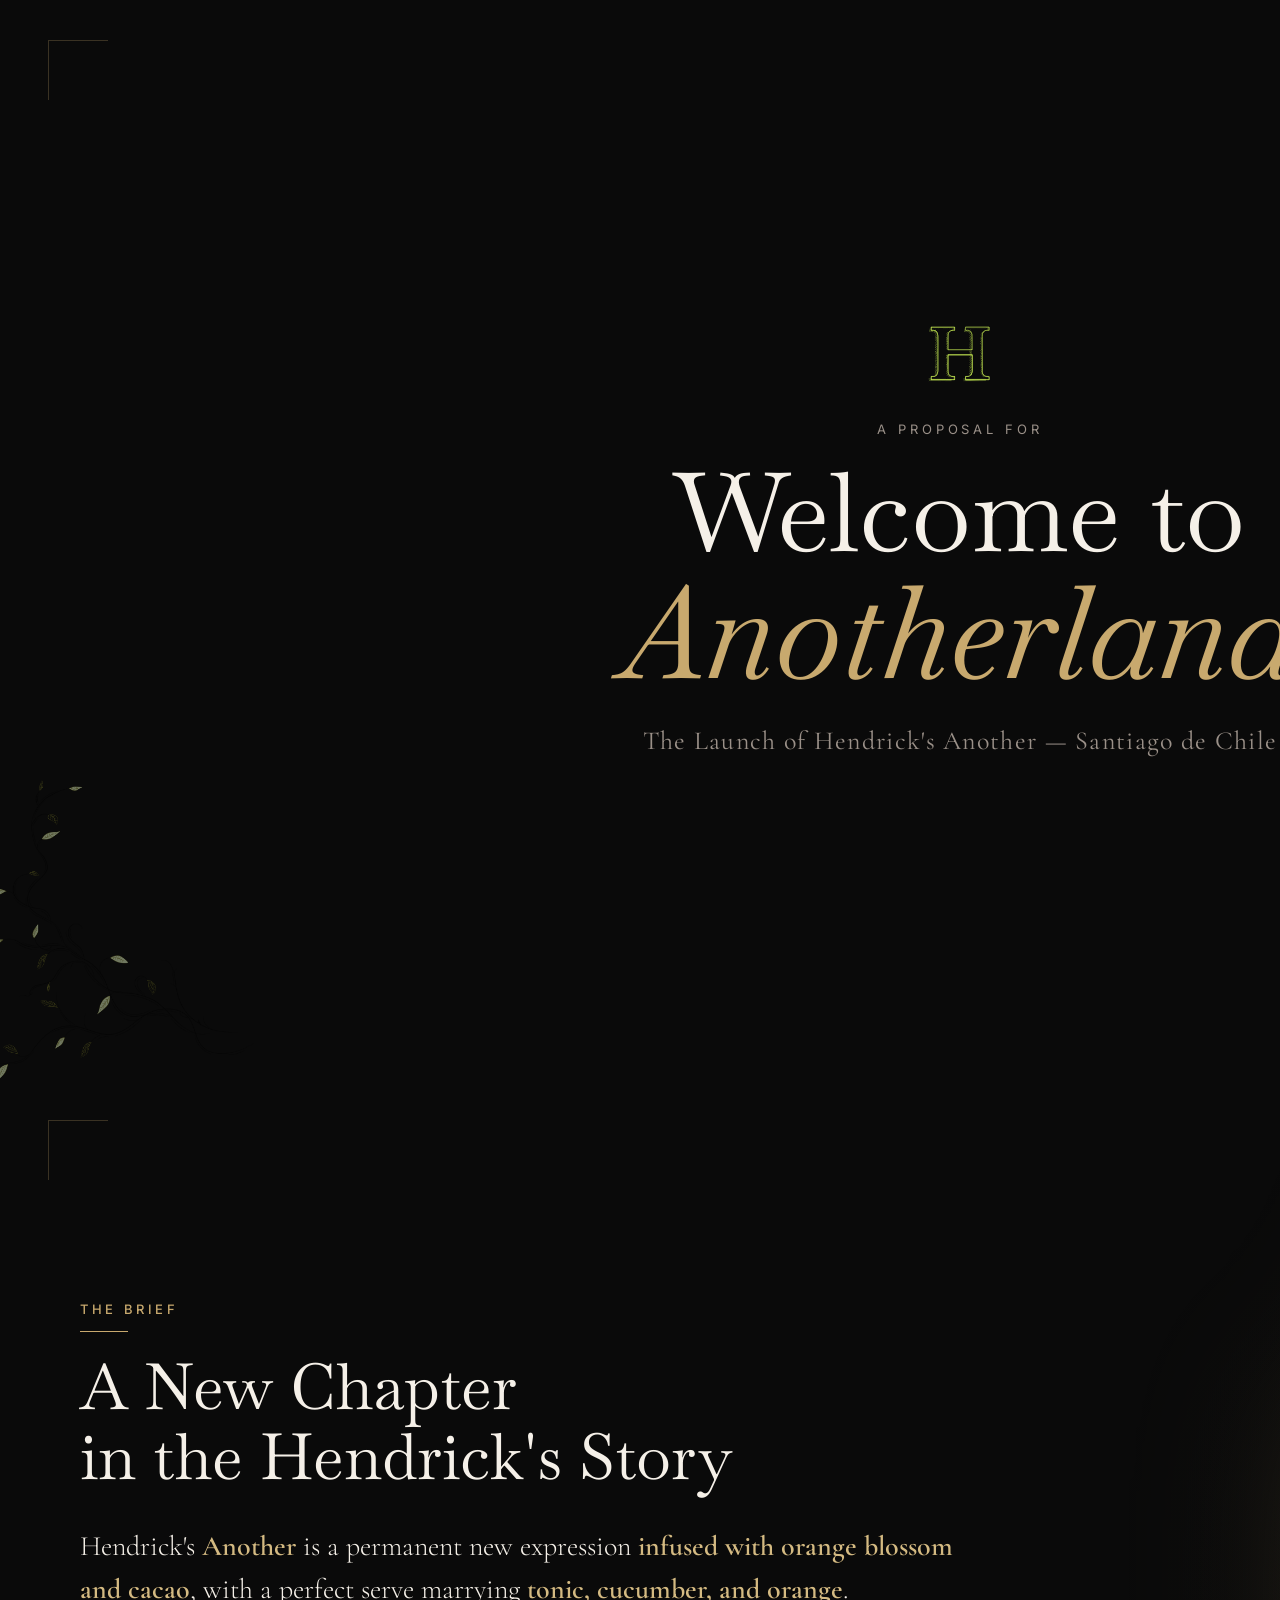
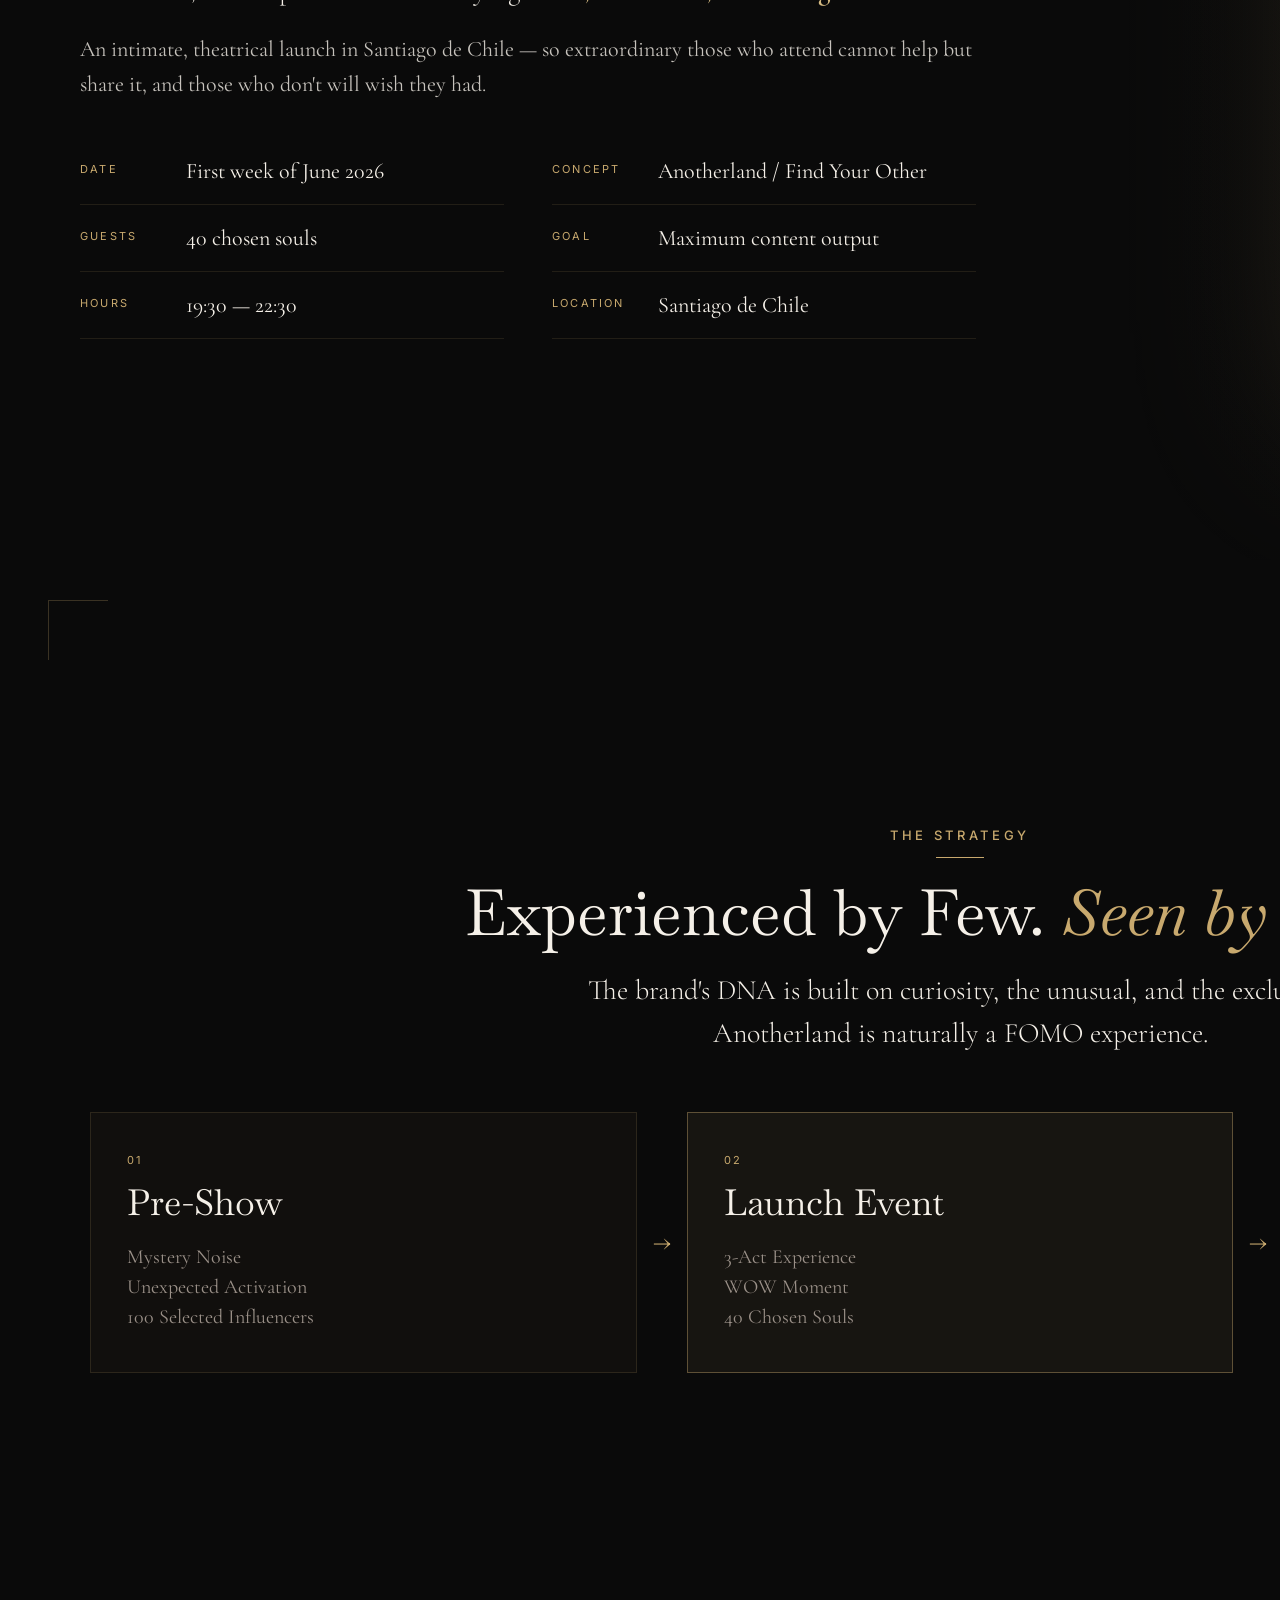
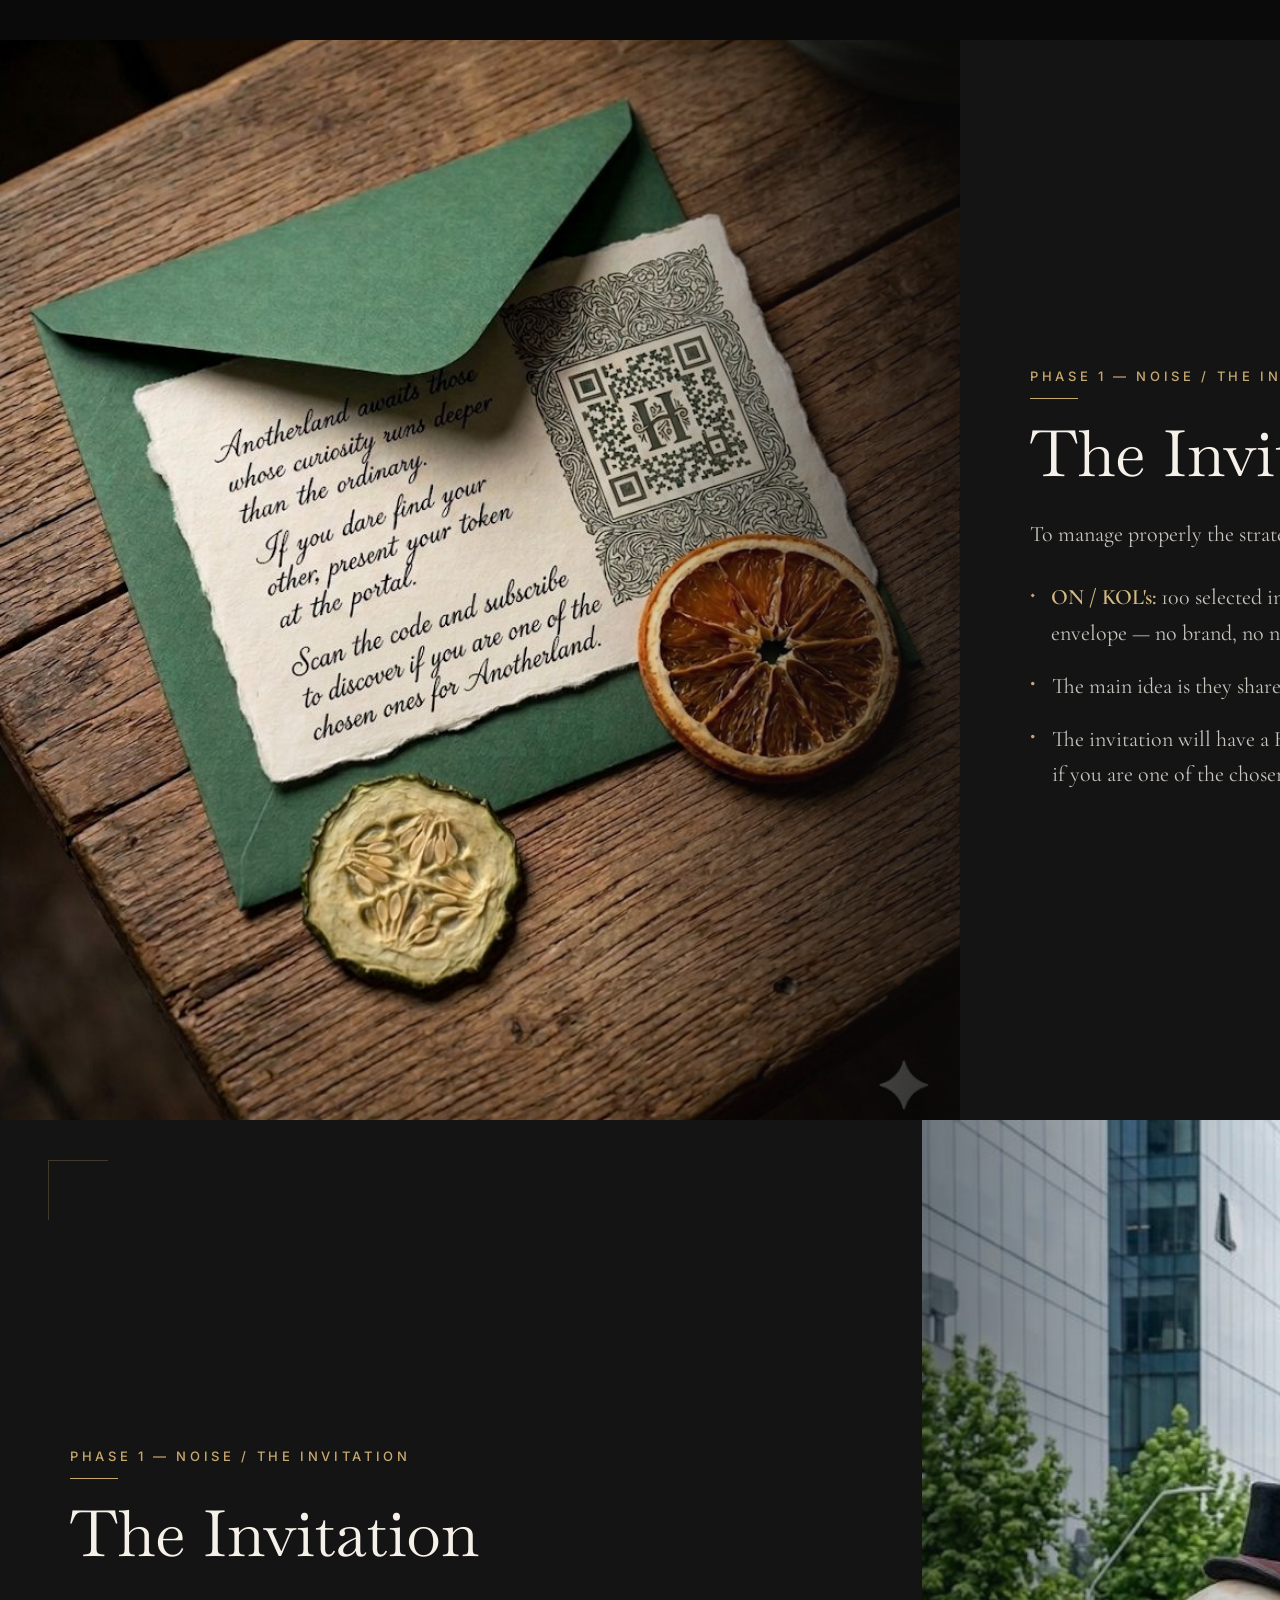
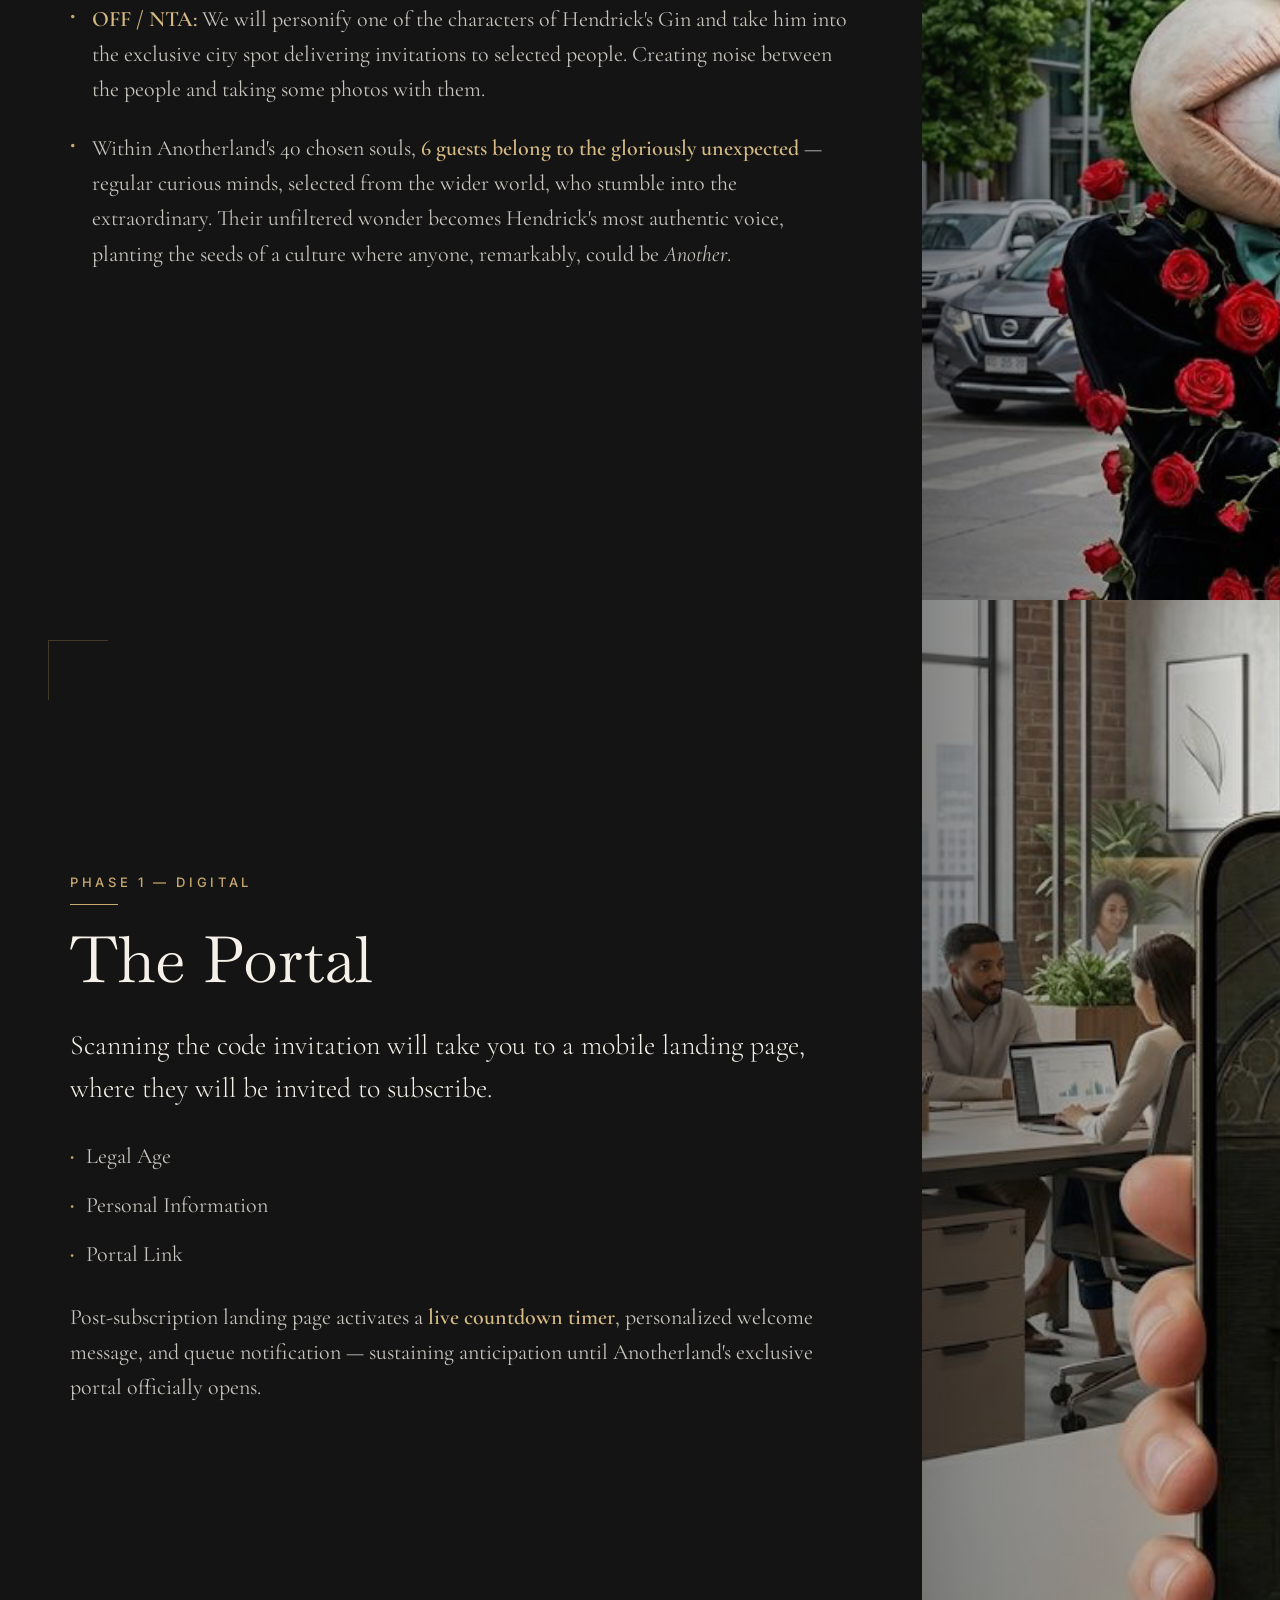
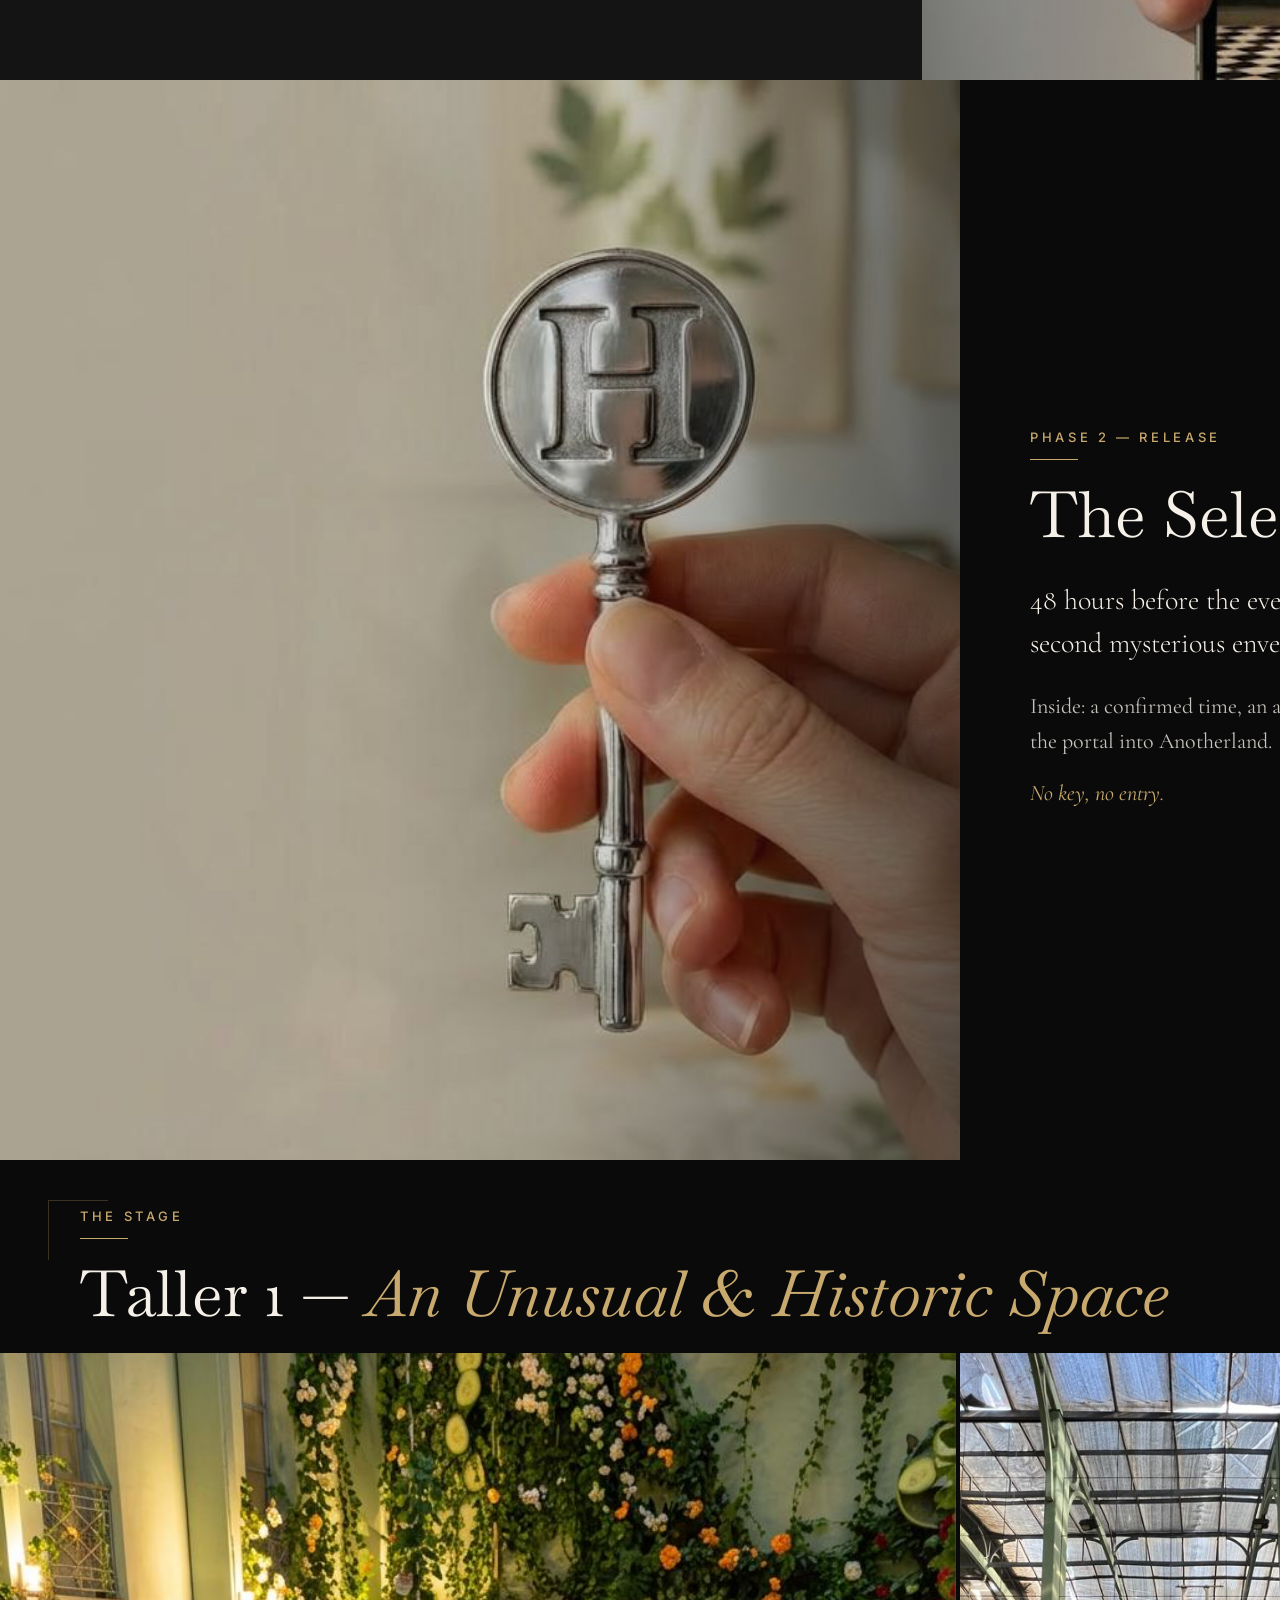
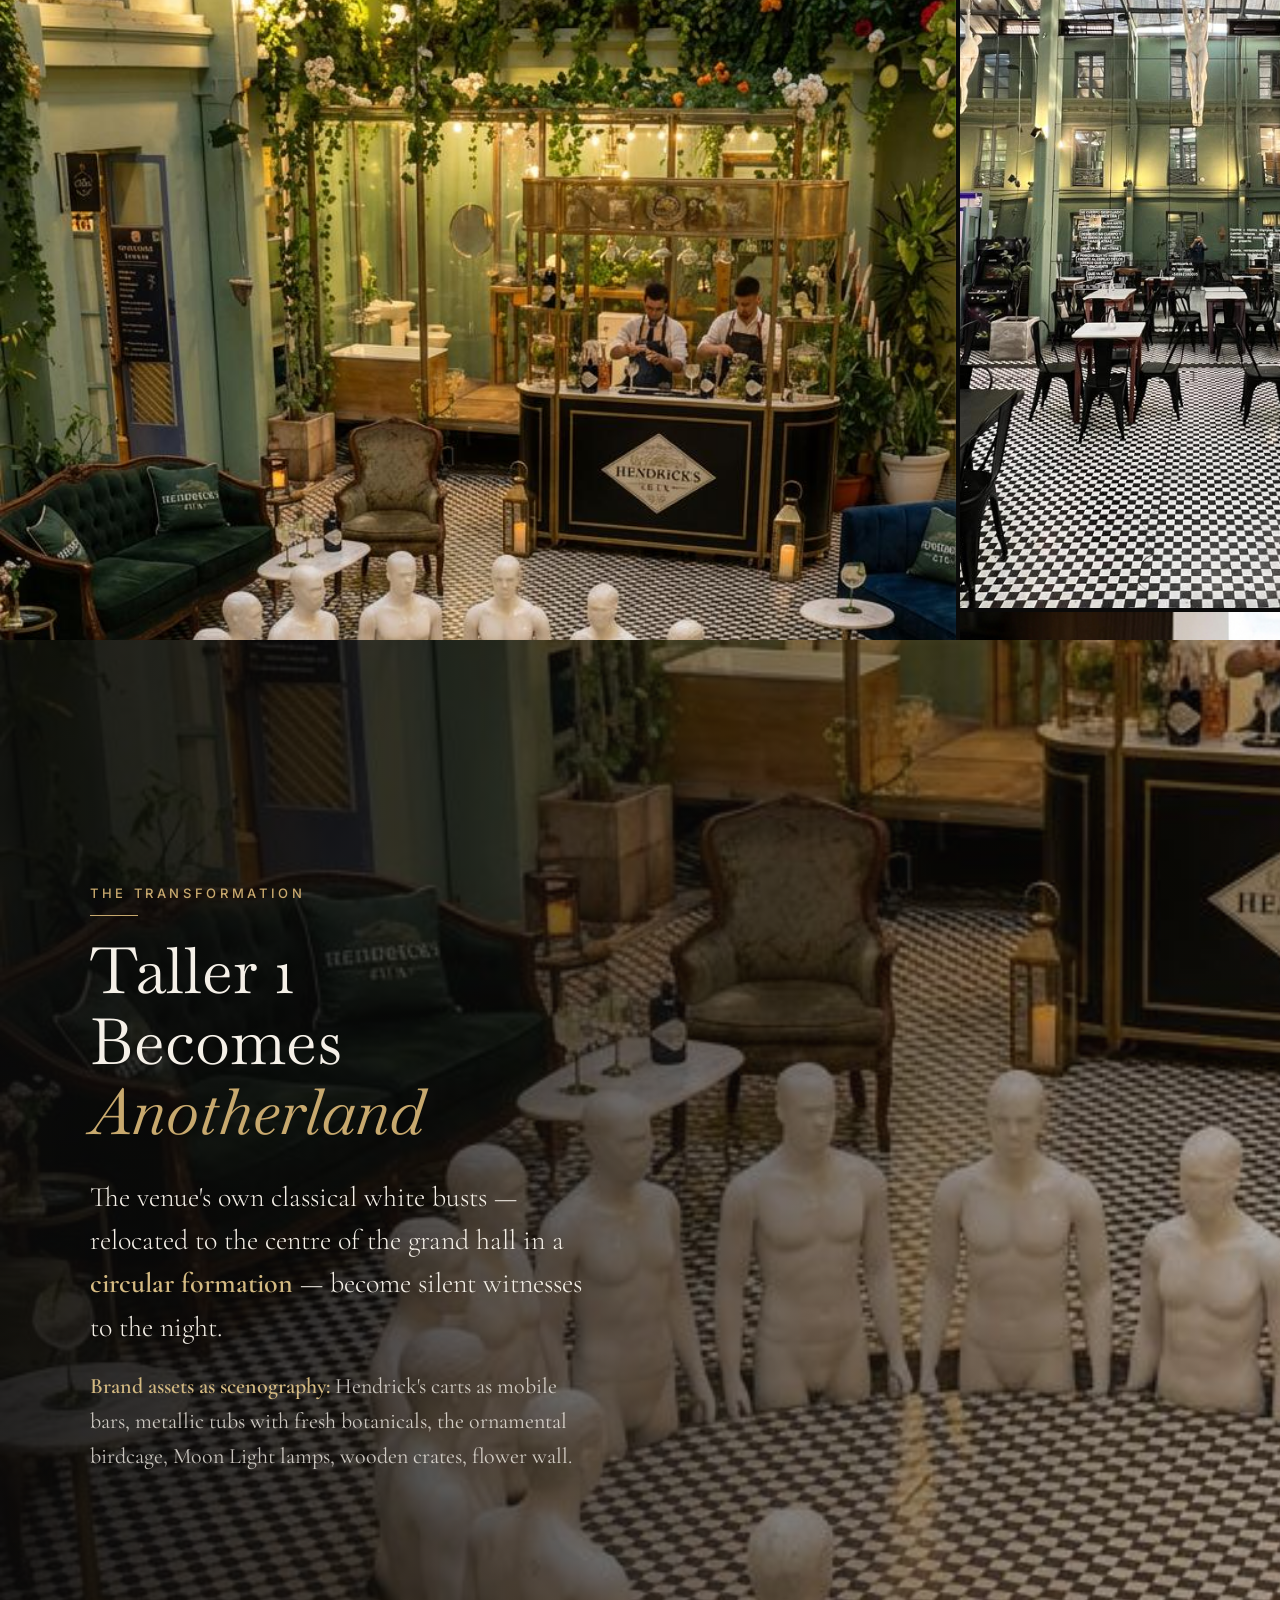
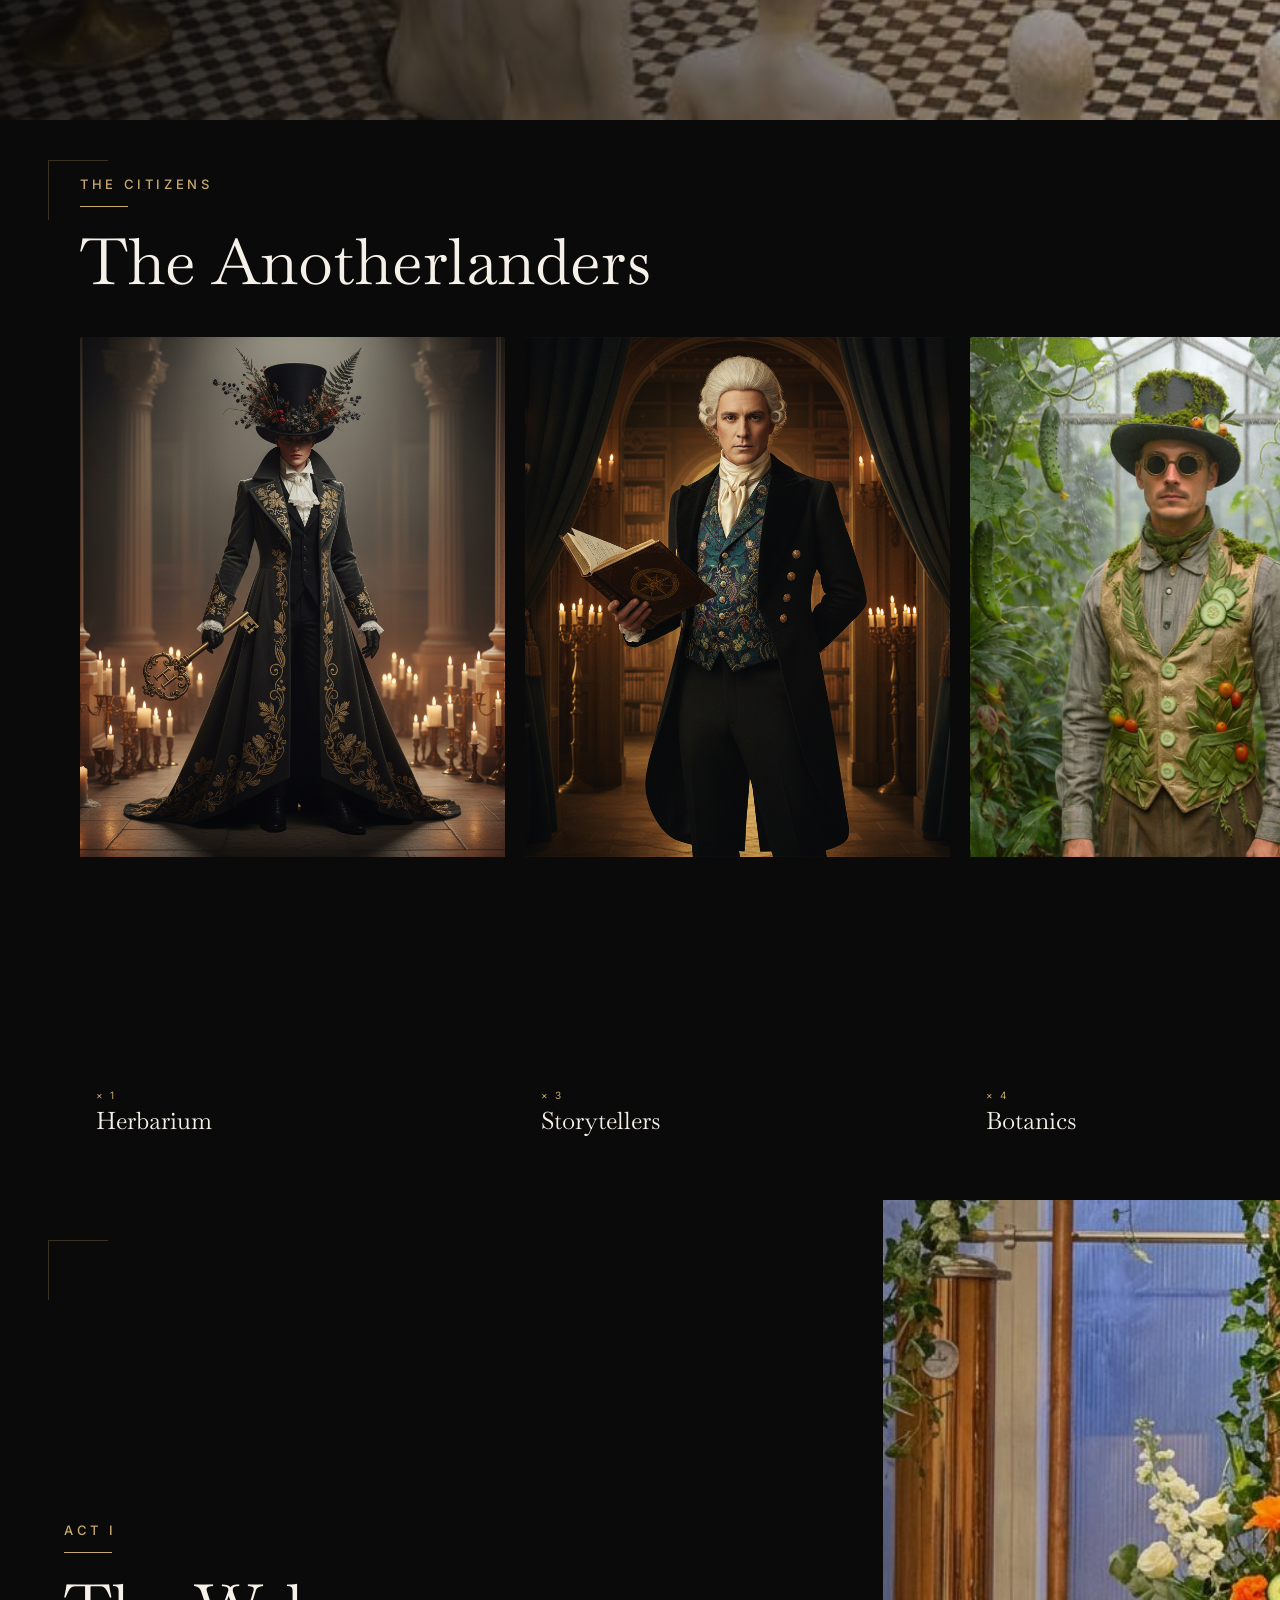
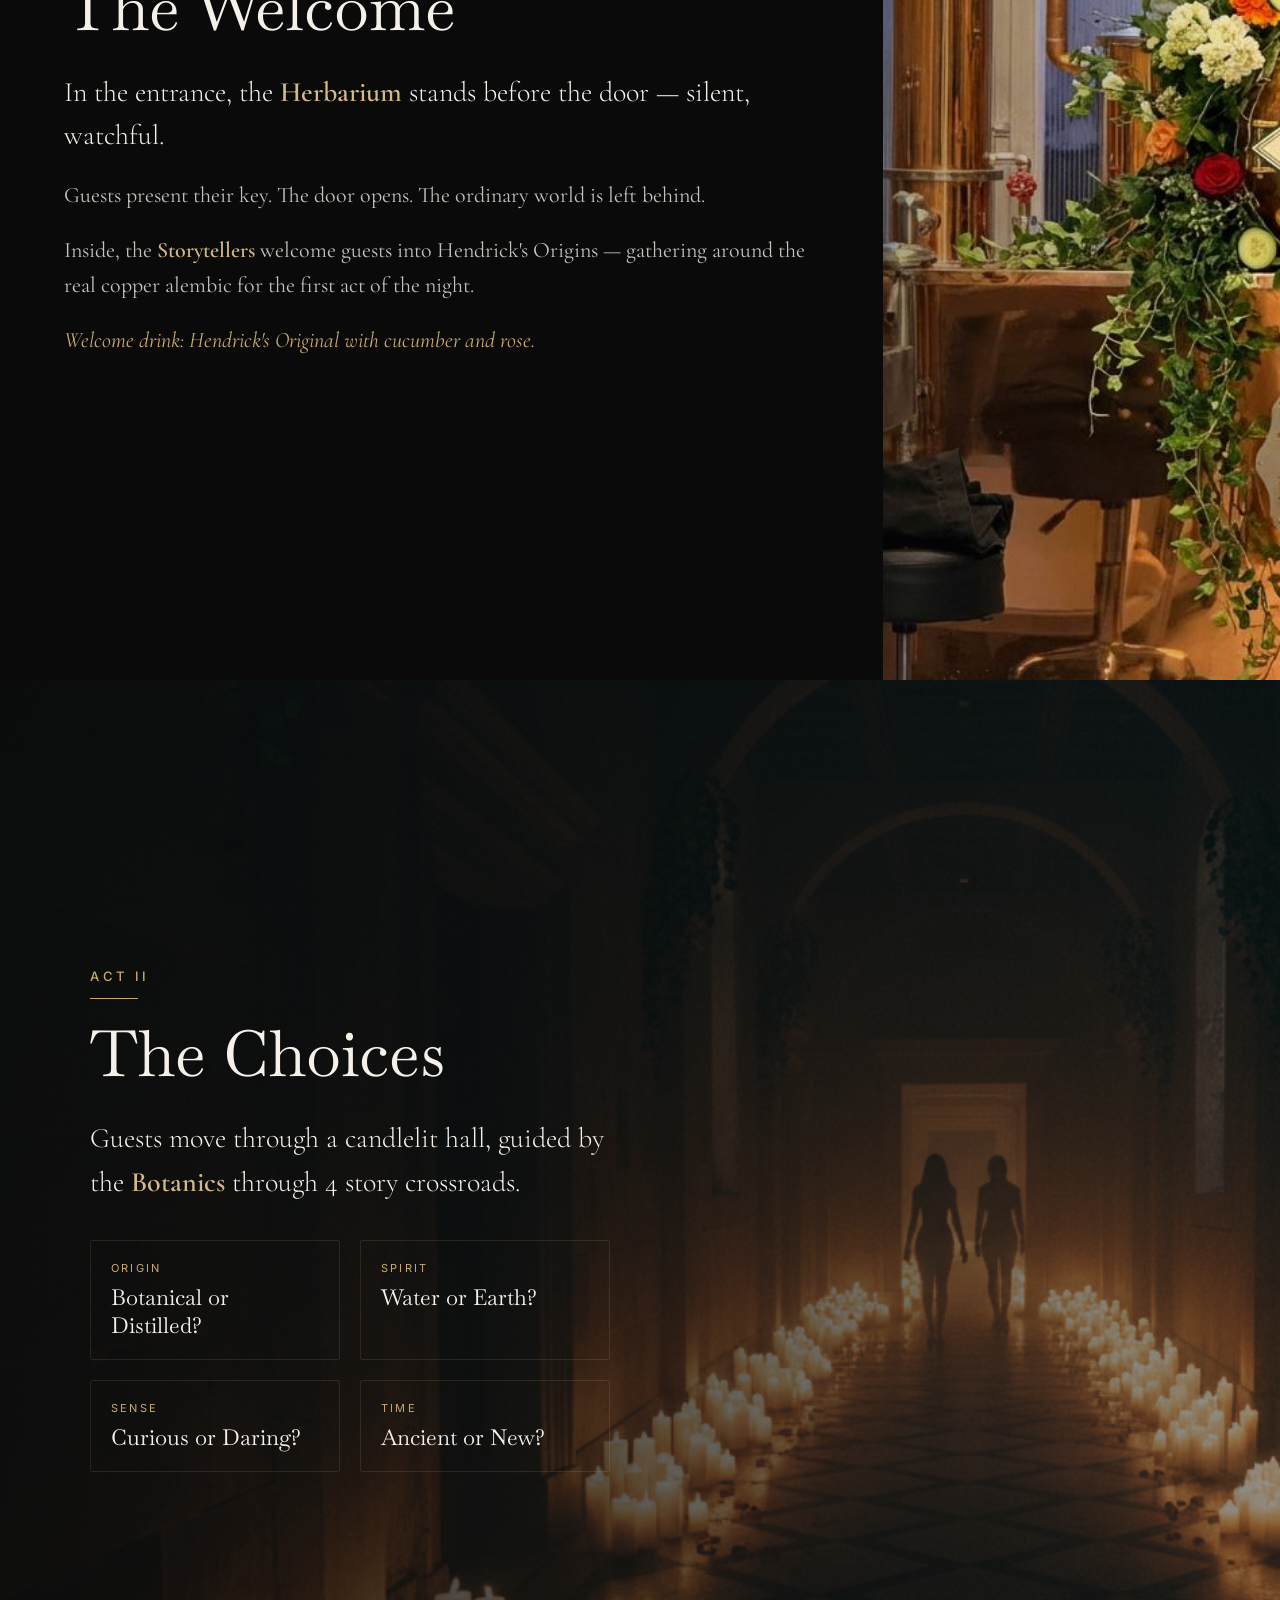
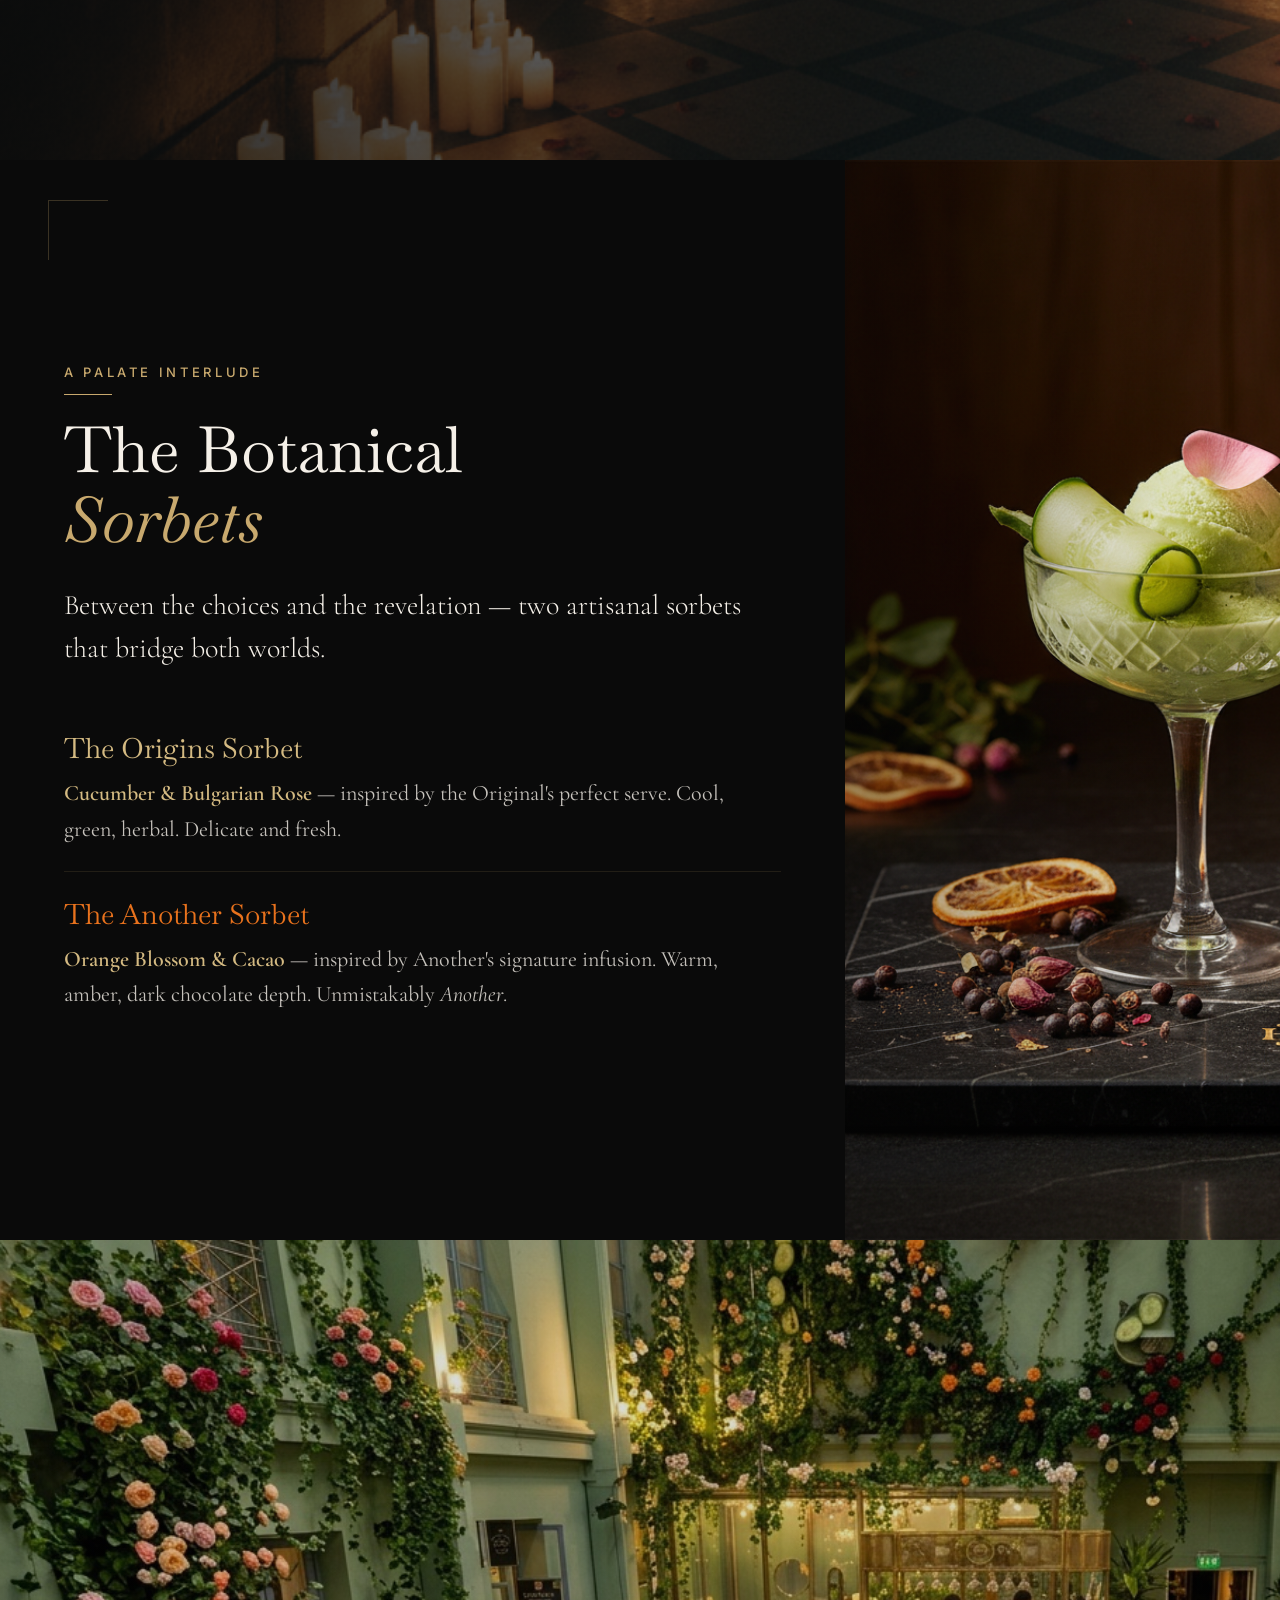
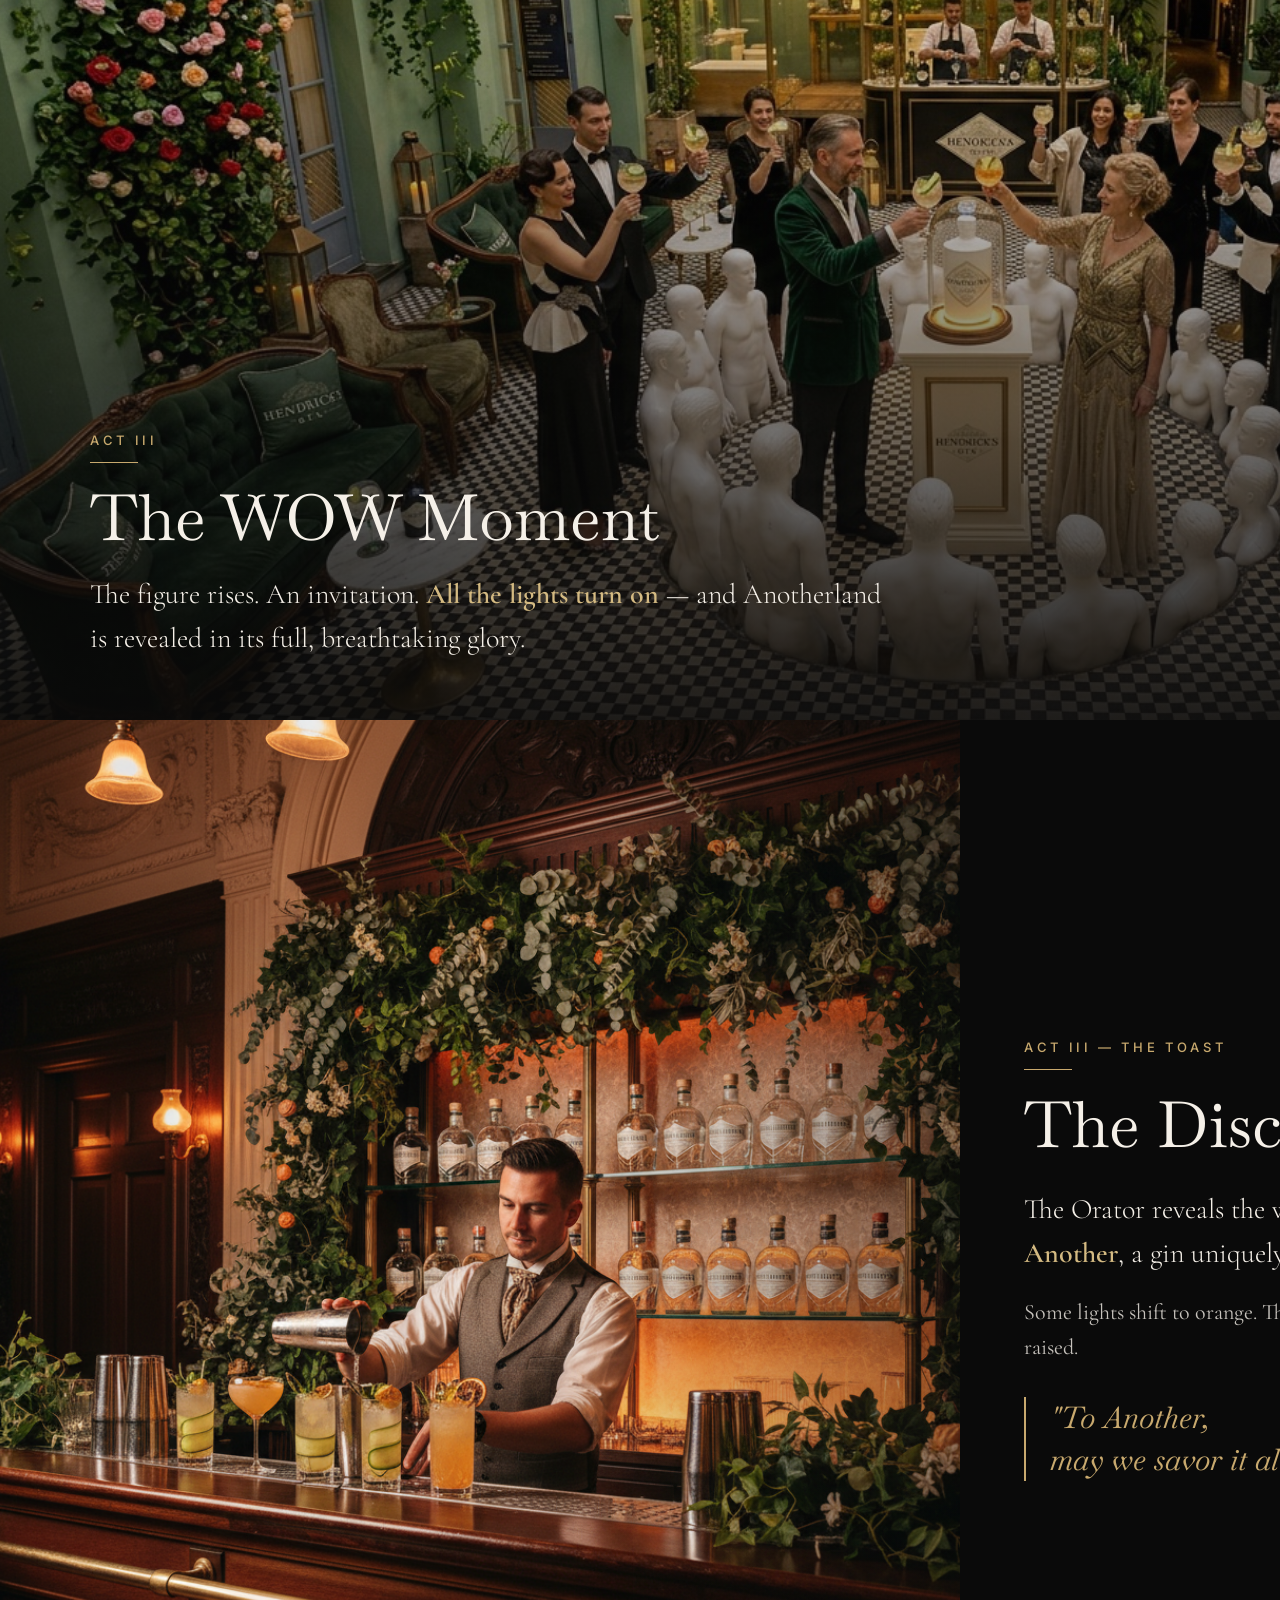
==== site/print.html @ ffca2e57 "feat: add real proposal images to 16:9 print deck + PDF generation - Extract 9 images from Hendricks" ====
<!DOCTYPE html>
<html lang="en">
<head>
  <meta charset="UTF-8">
  <title>Anotherland — Hendrick's Another Launch Proposal</title>
  <link rel="preconnect" href="https://fonts.googleapis.com">
  <link rel="preconnect" href="https://fonts.gstatic.com" crossorigin>
  <link href="https://fonts.googleapis.com/css2?family=Baskervville:ital@0;1&family=Cormorant+Garamond:ital,wght@0,300;0,400;0,600;1,300;1,400&family=Inter:wght@300;400;500&display=swap" rel="stylesheet">
  <style>
    *, *::before, *::after { margin: 0; padding: 0; box-sizing: border-box; }

    :root {
      --black:  #0a0a0a;
      --black2: #141414;
      --black3: #1c1c1c;
      --gold:   #c8a96e;
      --gold2:  #d4ba82;
      --cream:  #f5f0e8;
      --muted:  #9a9088;
      --green:  #2d5a27;
      --orange: #e8721d;
      --W: 1920px;
      --H: 1080px;
      --f-title: 'Baskervville', Georgia, serif;
      --f-body:  'Cormorant Garamond', Garamond, serif;
      --f-ui:    'Inter', sans-serif;
    }

    html, body {
      background: var(--black);
      -webkit-print-color-adjust: exact;
      print-color-adjust: exact;
    }

    /* ── SLIDE BASE ── */
    .slide {
      width: var(--W);
      height: var(--H);
      background: var(--black);
      color: var(--cream);
      font-family: var(--f-body);
      overflow: hidden;
      position: relative;
      page-break-after: always;
      break-after: page;
      display: flex;
    }

    /* Gold rule */
    .rule {
      width: 48px;
      height: 1px;
      background: var(--gold);
      margin-bottom: 20px;
    }
    .rule--center { margin: 0 auto 20px; }

    /* Label */
    .label {
      font-family: var(--f-ui);
      font-size: 13px;
      font-weight: 500;
      letter-spacing: 0.28em;
      text-transform: uppercase;
      color: var(--gold);
      margin-bottom: 14px;
    }

    /* Titles */
    .h1 {
      font-family: var(--f-title);
      font-size: 96px;
      font-weight: 400;
      line-height: 1.0;
      color: var(--cream);
    }
    .h1 em { color: var(--gold); font-style: italic; }

    .h2 {
      font-family: var(--f-title);
      font-size: 64px;
      font-weight: 400;
      line-height: 1.1;
      color: var(--cream);
    }
    .h2 em { color: var(--gold); font-style: italic; }

    .h3 {
      font-family: var(--f-title);
      font-size: 40px;
      font-weight: 400;
      line-height: 1.15;
      color: var(--gold);
    }

    .h4 {
      font-family: var(--f-title);
      font-size: 28px;
      font-weight: 400;
      color: var(--gold2);
      margin-bottom: 10px;
    }

    p.lead {
      font-family: var(--f-body);
      font-size: 28px;
      line-height: 1.55;
      color: var(--cream);
      font-weight: 300;
    }

    p.body {
      font-family: var(--f-body);
      font-size: 22px;
      line-height: 1.6;
      color: rgba(245, 240, 232, 0.8);
    }

    strong { color: var(--gold2); font-weight: 600; }
    em { font-style: italic; }

    img { display: block; object-fit: cover; }

    /* Corner decoration */
    .corner-tl, .corner-br {
      position: absolute;
      width: 60px;
      height: 60px;
      opacity: 0.25;
    }
    .corner-tl {
      top: 40px; left: 48px;
      border-top: 1px solid var(--gold);
      border-left: 1px solid var(--gold);
    }
    .corner-br {
      bottom: 40px; right: 48px;
      border-bottom: 1px solid var(--gold);
      border-right: 1px solid var(--gold);
    }

    /* Slide number */
    .slide-num {
      position: absolute;
      bottom: 44px;
      left: 50%;
      transform: translateX(-50%);
      font-family: var(--f-ui);
      font-size: 11px;
      letter-spacing: 0.2em;
      color: var(--muted);
    }

    /* ══════════════════════════════════════════
       SLIDE 1 — COVER
    ══════════════════════════════════════════ */
    .s1 {
      background: var(--black);
      align-items: center;
      justify-content: center;
      flex-direction: column;
      text-align: center;
    }
    .s1__h-logo {
      width: 64px;
      height: auto;
      margin: 0 auto 36px;
      filter: brightness(0) invert(0.8) sepia(1) saturate(3) hue-rotate(15deg);
    }
    .s1__pre {
      font-family: var(--f-ui);
      font-size: 13px;
      letter-spacing: 0.3em;
      text-transform: uppercase;
      color: var(--muted);
      margin-bottom: 20px;
    }
    .s1__title {
      font-family: var(--f-title);
      font-size: 110px;
      font-weight: 400;
      line-height: 1.0;
      color: var(--cream);
    }
    .s1__title .accent {
      display: block;
      color: var(--gold);
      font-style: italic;
      font-size: 130px;
    }
    .s1__sub {
      margin-top: 28px;
      font-family: var(--f-body);
      font-size: 26px;
      color: var(--muted);
      letter-spacing: 0.05em;
    }
    .s1__vines {
      position: absolute;
      bottom: 0;
      left: 0;
      width: 100%;
      display: flex;
      justify-content: space-between;
      pointer-events: none;
      opacity: 0.5;
    }
    .s1__vines img { height: 300px; width: auto; object-fit: contain; }

    /* ══════════════════════════════════════════
       SPLIT LAYOUT (text left, image right)
    ══════════════════════════════════════════ */
    .split {
      display: flex;
      width: 100%;
    }
    .split__text {
      flex: 0 0 48%;
      padding: 80px 64px;
      display: flex;
      flex-direction: column;
      justify-content: center;
    }
    .split__img {
      flex: 0 0 52%;
      position: relative;
      overflow: hidden;
    }
    .split__img img {
      width: 100%;
      height: 100%;
      object-fit: cover;
    }
    .split__img::after {
      content: '';
      position: absolute;
      inset: 0;
      background: linear-gradient(to right, rgba(10,10,10,0.35) 0%, transparent 40%);
    }

    /* reversed */
    .split--rev .split__text { order: 2; }
    .split--rev .split__img { order: 1; }
    .split--rev .split__img::after {
      background: linear-gradient(to left, rgba(10,10,10,0.35) 0%, transparent 40%);
    }

    /* ══════════════════════════════════════════
       FULL-BG SLIDES
    ══════════════════════════════════════════ */
    .fullbg {
      position: relative;
      width: 100%;
    }
    .fullbg__img {
      position: absolute;
      inset: 0;
      width: 100%;
      height: 100%;
      object-fit: cover;
    }
    .fullbg__overlay {
      position: absolute;
      inset: 0;
      background: linear-gradient(135deg, rgba(10,10,10,0.88) 0%, rgba(10,10,10,0.5) 55%, rgba(10,10,10,0.25) 100%);
    }
    .fullbg__content {
      position: relative;
      z-index: 2;
      padding: 80px 90px;
      height: 100%;
      display: flex;
      flex-direction: column;
      justify-content: center;
    }

    /* ══════════════════════════════════════════
       SLIDE 2 — THE BRIEF
    ══════════════════════════════════════════ */
    .s2__grid {
      display: grid;
      grid-template-columns: 1fr 1fr;
      gap: 48px;
      margin-top: 36px;
    }
    .s2__detail {
      display: flex;
      gap: 16px;
      align-items: flex-start;
      padding: 20px 0;
      border-bottom: 1px solid rgba(200,169,110,0.12);
    }
    .s2__detail-label {
      font-family: var(--f-ui);
      font-size: 11px;
      letter-spacing: 0.2em;
      text-transform: uppercase;
      color: var(--gold);
      min-width: 90px;
      padding-top: 4px;
    }
    .s2__detail-value {
      font-family: var(--f-body);
      font-size: 22px;
      color: var(--cream);
    }
    .s2__bottle {
      position: absolute;
      right: 80px;
      top: 50%;
      transform: translateY(-50%);
      height: 680px;
      width: auto;
      object-fit: contain;
      filter: drop-shadow(0 0 60px rgba(200,169,110,0.15));
    }

    /* ══════════════════════════════════════════
       SLIDE 3 — STRATEGY
    ══════════════════════════════════════════ */
    .s3__phases {
      display: flex;
      align-items: center;
      gap: 0;
      margin-top: 56px;
    }
    .s3__phase {
      flex: 1;
      padding: 40px 36px;
      border: 1px solid rgba(200,169,110,0.15);
      background: rgba(200,169,110,0.03);
    }
    .s3__phase--active {
      border-color: rgba(200,169,110,0.4);
      background: rgba(200,169,110,0.07);
    }
    .s3__num {
      font-family: var(--f-ui);
      font-size: 11px;
      letter-spacing: 0.2em;
      color: var(--gold);
      margin-bottom: 12px;
    }
    .s3__name {
      font-family: var(--f-title);
      font-size: 36px;
      color: var(--cream);
      margin-bottom: 16px;
    }
    .s3__desc {
      font-family: var(--f-body);
      font-size: 20px;
      color: var(--muted);
      line-height: 1.5;
    }
    .s3__arrow {
      font-size: 28px;
      color: var(--gold);
      padding: 0 16px;
      flex-shrink: 0;
    }
    .s3__tagline {
      margin-top: 64px;
      font-family: var(--f-title);
      font-size: 48px;
      font-style: italic;
      color: var(--gold);
      text-align: center;
    }

    /* ══════════════════════════════════════════
       SLIDE 6 — VENUE GALLERY
    ══════════════════════════════════════════ */
    .s6__gallery {
      display: grid;
      grid-template-columns: 2fr 1fr 1fr;
      grid-template-rows: 1fr 1fr;
      gap: 4px;
      flex: 1;
    }
    .s6__photo {
      overflow: hidden;
      position: relative;
    }
    .s6__photo:first-child {
      grid-row: 1 / 3;
    }
    .s6__photo img {
      width: 100%;
      height: 100%;
      object-fit: cover;
    }

    /* ══════════════════════════════════════════
       SLIDE 8 — CAST (Characters)
    ══════════════════════════════════════════ */
    .s8__chars {
      display: grid;
      grid-template-columns: repeat(4, 1fr);
      gap: 20px;
      margin-top: 40px;
      flex: 1;
    }
    .s8__char {
      position: relative;
      overflow: hidden;
      border-radius: 2px;
    }
    .s8__char img {
      width: 100%;
      height: 520px;
      object-fit: cover;
      object-position: center top;
    }
    .s8__char-caption {
      position: absolute;
      bottom: 0;
      left: 0;
      right: 0;
      padding: 20px 16px 16px;
      background: linear-gradient(to top, rgba(10,10,10,0.95) 0%, transparent 100%);
    }
    .s8__char-count {
      font-family: var(--f-ui);
      font-size: 10px;
      letter-spacing: 0.2em;
      color: var(--gold);
      margin-bottom: 4px;
    }
    .s8__char-name {
      font-family: var(--f-title);
      font-size: 24px;
      color: var(--cream);
    }

    /* ══════════════════════════════════════════
       SLIDE — SORBETS
    ══════════════════════════════════════════ */
    .sorbets__pair {
      display: grid;
      grid-template-columns: 1fr 1fr;
      gap: 4px;
      flex: 1;
    }
    .sorbets__item {
      position: relative;
      overflow: hidden;
    }
    .sorbets__item img {
      width: 100%;
      height: 100%;
      object-fit: cover;
    }
    .sorbets__item__overlay {
      position: absolute;
      inset: 0;
      background: rgba(10,10,10,0.55);
      display: flex;
      flex-direction: column;
      justify-content: flex-end;
      padding: 48px;
    }

    /* ══════════════════════════════════════════
       CREDITS SLIDE
    ══════════════════════════════════════════ */
    .s-credits {
      align-items: center;
      justify-content: center;
      flex-direction: column;
      text-align: center;
    }
    .s-credits__logo {
      height: 64px;
      width: auto;
      margin: 0 auto 40px;
    }
    .s-credits__divider {
      width: 200px;
      height: 1px;
      background: var(--gold);
      opacity: 0.3;
      margin: 32px auto;
    }
    .s-credits__agency {
      font-family: var(--f-ui);
      font-size: 16px;
      letter-spacing: 0.2em;
      text-transform: uppercase;
      color: var(--muted);
    }
    .s-credits__agency strong {
      color: var(--cream);
      font-weight: 500;
    }
    .s-credits__contact {
      margin-top: 14px;
      font-family: var(--f-body);
      font-size: 20px;
      color: var(--muted);
    }
  </style>
</head>
<body>

<!-- ══ SLIDE 1 — COVER ══ -->
<div class="slide s1">
  <div class="corner-tl"></div>
  <div class="corner-br"></div>
  <img src="images/brand/hendricks-h.svg" alt="H" class="s1__h-logo">
  <p class="s1__pre">A proposal for</p>
  <h1 class="s1__title">
    Welcome to
    <span class="accent">Anotherland</span>
  </h1>
  <p class="s1__sub">The Launch of Hendrick's Another — Santiago de Chile</p>
  <div class="s1__vines">
    <img src="images/brand/vine-left.png" alt="">
    <img src="images/brand/vine-right.png" alt="">
  </div>
</div>

<!-- ══ SLIDE 2 — THE BRIEF ══ -->
<div class="slide">
  <div class="corner-tl"></div>
  <div class="corner-br"></div>
  <div class="split__text" style="flex:0 0 55%; padding: 80px 80px; position:relative; z-index:2;">
    <div class="label">The Brief</div>
    <div class="rule"></div>
    <h2 class="h2">A New Chapter<br>in the Hendrick's Story</h2>
    <p class="lead" style="margin-top:32px;">Hendrick's <strong>Another</strong> is a permanent new expression <strong>infused with orange blossom and cacao</strong>, with a perfect serve marrying <strong>tonic, cucumber, and orange</strong>.</p>
    <p class="body" style="margin-top:20px;">An intimate, theatrical launch in Santiago de Chile — so extraordinary those who attend cannot help but share it, and those who don't will wish they had.</p>
    <div class="s2__grid">
      <div>
        <div class="s2__detail"><span class="s2__detail-label">Date</span><span class="s2__detail-value">First week of June 2026</span></div>
        <div class="s2__detail"><span class="s2__detail-label">Guests</span><span class="s2__detail-value">40 chosen souls</span></div>
        <div class="s2__detail"><span class="s2__detail-label">Hours</span><span class="s2__detail-value">19:30 — 22:30</span></div>
      </div>
      <div>
        <div class="s2__detail"><span class="s2__detail-label">Concept</span><span class="s2__detail-value">Anotherland / Find Your Other</span></div>
        <div class="s2__detail"><span class="s2__detail-label">Goal</span><span class="s2__detail-value">Maximum content output</span></div>
        <div class="s2__detail"><span class="s2__detail-label">Location</span><span class="s2__detail-value">Santiago de Chile</span></div>
      </div>
    </div>
  </div>
  <div class="split__img" style="flex:0 0 45%; position:relative; overflow:hidden;">
    <img src="images/brand/another-bottle.png" alt="Another" style="position:absolute; top:50%; left:50%; transform:translate(-50%,-50%); height:840px; width:auto; object-fit:contain; filter:drop-shadow(0 0 80px rgba(200,169,110,0.2));">
    <div style="position:absolute;inset:0;background:linear-gradient(to right,rgba(10,10,10,0.6) 0%,transparent 50%);"></div>
  </div>
</div>

<!-- ══ SLIDE 3 — THE STRATEGY ══ -->
<div class="slide" style="flex-direction:column; padding:80px 90px; justify-content:center;">
  <div class="corner-tl"></div>
  <div class="corner-br"></div>
  <div class="label" style="text-align:center;">The Strategy</div>
  <div class="rule rule--center"></div>
  <h2 class="h2" style="text-align:center;">Experienced by Few. <em>Seen by Many.</em></h2>
  <p class="lead" style="text-align:center; margin-top:20px; max-width:900px; margin-left:auto; margin-right:auto;">The brand's DNA is built on curiosity, the unusual, and the exclusive.<br>Anotherland is naturally a FOMO experience.</p>
  <div class="s3__phases">
    <div class="s3__phase">
      <div class="s3__num">01</div>
      <div class="s3__name">Pre-Show</div>
      <div class="s3__desc">Mystery Noise<br>Unexpected Activation<br>100 Selected Influencers</div>
    </div>
    <div class="s3__arrow">→</div>
    <div class="s3__phase s3__phase--active">
      <div class="s3__num">02</div>
      <div class="s3__name">Launch Event</div>
      <div class="s3__desc">3-Act Experience<br>WOW Moment<br>40 Chosen Souls</div>
    </div>
    <div class="s3__arrow">→</div>
    <div class="s3__phase">
      <div class="s3__num">03</div>
      <div class="s3__name">The Unbox</div>
      <div class="s3__desc">Seeding Campaign<br>#hendrickschile<br>60+ Unboxings</div>
    </div>
  </div>
</div>

<!-- ══ SLIDE 4 — THE INVITATION (ON / KOLs) ══ -->
<div class="slide">
  <div class="corner-tl"></div>
  <div class="corner-br"></div>
  <div style="flex:0 0 50%; position:relative; overflow:hidden;">
    <img src="images/renders/pdf-invitation.jpg" alt="The Invitation" style="width:100%; height:100%; object-fit:cover; object-position:center;">
    <div style="position:absolute;inset:0;background:linear-gradient(to right,transparent 60%,rgba(10,10,10,0.7) 100%);"></div>
  </div>
  <div style="flex:0 0 50%; padding:80px 70px; display:flex; flex-direction:column; justify-content:center; background:var(--black2);">
    <div class="label">Phase 1 — Noise / The Invitation</div>
    <div class="rule"></div>
    <h2 class="h2">The Invitation</h2>
    <p class="body" style="margin-top:28px;">To manage properly the strategy we will divide in 3 phases, that will include ON/OFF media.</p>
    <ul style="margin-top:28px; list-style:none; display:flex; flex-direction:column; gap:18px;">
      <li style="display:flex; gap:16px; align-items:flex-start;">
        <span style="color:var(--gold); font-size:18px; flex-shrink:0; margin-top:2px;">◆</span>
        <p class="body"><strong>ON / KOL's:</strong> 100 selected influencers aligned to Hendrick's culture will receive a mysterious envelope — no brand, no name, only curiosity.</p>
      </li>
      <li style="display:flex; gap:16px; align-items:flex-start;">
        <span style="color:var(--gold); font-size:18px; flex-shrink:0; margin-top:2px;">•</span>
        <p class="body">The main idea is they shared this invitation with their followers to guess what's all about it.</p>
      </li>
      <li style="display:flex; gap:16px; align-items:flex-start;">
        <span style="color:var(--gold); font-size:18px; flex-shrink:0; margin-top:2px;">•</span>
        <p class="body">The invitation will have a Hendrick's mood text to scan a QR code and subscribe to discover if you are one of the chosen ones for Anotherland.</p>
      </li>
    </ul>
  </div>
</div>

<!-- ══ SLIDE 5 — THE INVITATION (OFF / Eye Character) ══ -->
<div class="slide">
  <div class="corner-tl"></div>
  <div class="corner-br"></div>
  <div style="flex:0 0 48%; padding:80px 70px; display:flex; flex-direction:column; justify-content:center; background:var(--black2);">
    <div class="label">Phase 1 — Noise / The Invitation</div>
    <div class="rule"></div>
    <h2 class="h2">The Invitation</h2>
    <ul style="margin-top:32px; list-style:none; display:flex; flex-direction:column; gap:24px;">
      <li style="display:flex; gap:16px; align-items:flex-start;">
        <span style="color:var(--gold); font-size:18px; flex-shrink:0; margin-top:2px;">•</span>
        <p class="body"><strong>OFF / NTA:</strong> We will personify one of the characters of Hendrick's Gin and take him into the exclusive city spot delivering invitations to selected people. Creating noise between the people and taking some photos with them.</p>
      </li>
      <li style="display:flex; gap:16px; align-items:flex-start;">
        <span style="color:var(--gold); font-size:18px; flex-shrink:0; margin-top:2px;">•</span>
        <p class="body">Within Anotherland's 40 chosen souls, <strong>6 guests belong to the gloriously unexpected</strong> — regular curious minds, selected from the wider world, who stumble into the extraordinary. Their unfiltered wonder becomes Hendrick's most authentic voice, planting the seeds of a culture where anyone, remarkably, could be <em>Another</em>.</p>
      </li>
    </ul>
  </div>
  <div style="flex:0 0 52%; position:relative; overflow:hidden;">
    <img src="images/renders/pdf-eye-street.jpg" alt="Eye Character delivering invitations" style="width:100%; height:100%; object-fit:cover; object-position:center top;">
    <div style="position:absolute;inset:0;background:linear-gradient(to right,rgba(10,10,10,0.5) 0%,transparent 40%);"></div>
  </div>
</div>

<!-- ══ SLIDE 6 — THE PORTAL ══ -->
<div class="slide">
  <div class="corner-tl"></div>
  <div class="corner-br"></div>
  <div style="flex:0 0 48%; padding:80px 70px; display:flex; flex-direction:column; justify-content:center; background:var(--black2);">
    <div class="label">Phase 1 — Digital</div>
    <div class="rule"></div>
    <h2 class="h2">The Portal</h2>
    <p class="lead" style="margin-top:28px;">Scanning the code invitation will take you to a mobile landing page, where they will be invited to subscribe.</p>
    <ul style="margin-top:28px; list-style:none; display:flex; flex-direction:column; gap:14px;">
      <li style="display:flex; gap:12px; align-items:center;">
        <span style="color:var(--gold); font-size:14px;">•</span>
        <p class="body">Legal Age</p>
      </li>
      <li style="display:flex; gap:12px; align-items:center;">
        <span style="color:var(--gold); font-size:14px;">•</span>
        <p class="body">Personal Information</p>
      </li>
      <li style="display:flex; gap:12px; align-items:center;">
        <span style="color:var(--gold); font-size:14px;">•</span>
        <p class="body">Portal Link</p>
      </li>
    </ul>
    <p class="body" style="margin-top:28px;">Post-subscription landing page activates a <strong>live countdown timer</strong>, personalized welcome message, and queue notification — sustaining anticipation until Anotherland's exclusive portal officially opens.</p>
  </div>
  <div style="flex:0 0 52%; position:relative; overflow:hidden;">
    <img src="images/renders/pdf-phone-portal.jpg" alt="Anotherland Portal App" style="width:100%; height:100%; object-fit:cover; object-position:center;">
    <div style="position:absolute;inset:0;background:linear-gradient(to right,rgba(10,10,10,0.5) 0%,transparent 40%);"></div>
  </div>
</div>

<!-- ══ SLIDE 7 — THE SELECTION ══ -->
<div class="slide">
  <div class="corner-tl"></div>
  <div class="corner-br"></div>
  <div class="split split--rev" style="width:100%;">
    <div class="split__text" style="padding:80px 70px; flex:0 0 50%;">
      <div class="label">Phase 2 — Release</div>
      <div class="rule"></div>
      <h2 class="h2">The Selection</h2>
      <p class="lead" style="margin-top:28px;">48 hours before the event, <strong>34 KOLs and 6 unexpected people</strong> receive a second mysterious envelope.</p>
      <p class="body" style="margin-top:24px;">Inside: a confirmed time, an address, and a <strong>key</strong> — the only artifact that grants passage through the portal into Anotherland.</p>
      <p class="body" style="margin-top:16px; font-style:italic; color:var(--gold);">No key, no entry.</p>
    </div>
    <div class="split__img" style="flex:0 0 50%; position:relative; overflow:hidden;">
      <img src="images/renders/pdf-silver-key.jpg" alt="The Key" style="width:100%; height:100%; object-fit:cover; object-position:center;">
      <div style="position:absolute;inset:0;background:linear-gradient(to left,rgba(10,10,10,0.4) 0%,transparent 60%);"></div>
    </div>
  </div>
</div>

<!-- ══ SLIDE 6 — THE VENUE ══ -->
<div class="slide" style="flex-direction:column;">
  <div class="corner-tl"></div>
  <div class="corner-br"></div>
  <div style="padding:48px 80px 24px; flex-shrink:0;">
    <div class="label">The Stage</div>
    <div class="rule"></div>
    <h2 class="h2">Taller 1 — <em>An Unusual & Historic Space</em></h2>
  </div>
  <div class="s6__gallery" style="flex:1; gap:4px;">
    <div class="s6__photo" style="grid-row:1/3;">
      <img src="images/renders/WhatsApp Image 2026-03-27 at 08.37.54.jpeg" alt="Venue Transformed" style="width:100%; height:100%; object-fit:cover;">
    </div>
    <div class="s6__photo">
      <img src="images/venue/act3-main-hall.jpg" alt="Main Hall" style="width:100%; height:100%; object-fit:cover;">
    </div>
    <div class="s6__photo">
      <img src="images/venue/exterior-entrance.jpg" alt="Entrance" style="width:100%; height:100%; object-fit:cover;">
    </div>
    <div class="s6__photo">
      <img src="images/venue/alembic-detail.jpg" alt="Alembic" style="width:100%; height:100%; object-fit:cover;">
    </div>
    <div class="s6__photo">
      <img src="images/venue/act1-alembic.jpg" alt="Act 1" style="width:100%; height:100%; object-fit:cover;">
    </div>
  </div>
</div>

<!-- ══ SLIDE 7 — THE TRANSFORMATION ══ -->
<div class="slide">
  <div class="corner-tl"></div>
  <div class="corner-br"></div>
  <div class="fullbg" style="display:flex; width:100%;">
    <img class="fullbg__img" src="images/renders/WhatsApp Image 2026-03-27 at 08.37.54.jpeg" alt="Taller 1 Transformed">
    <div style="position:absolute;inset:0;background:linear-gradient(to right,rgba(10,10,10,0.85) 0%,rgba(10,10,10,0.3) 60%,transparent 100%);"></div>
    <div class="fullbg__content" style="max-width:680px; position:relative; z-index:2; padding:80px 90px;">
      <div class="label">The Transformation</div>
      <div class="rule"></div>
      <h2 class="h2">Taller 1<br>Becomes <em>Anotherland</em></h2>
      <p class="lead" style="margin-top:28px;">The venue's own classical white busts — relocated to the centre of the grand hall in a <strong>circular formation</strong> — become silent witnesses to the night.</p>
      <p class="body" style="margin-top:20px;"><strong>Brand assets as scenography:</strong> Hendrick's carts as mobile bars, metallic tubs with fresh botanicals, the ornamental birdcage, Moon Light lamps, wooden crates, flower wall.</p>
    </div>
  </div>
</div>

<!-- ══ SLIDE 8 — THE ANOTHERLANDERS ══ -->
<div class="slide" style="flex-direction:column; padding:56px 80px 48px;">
  <div class="corner-tl"></div>
  <div class="corner-br"></div>
  <div class="label">The Citizens</div>
  <div class="rule"></div>
  <h2 class="h2">The Anotherlanders</h2>
  <div class="s8__chars">
    <div class="s8__char">
      <img src="images/renders/render-herbarium.jpg" alt="Herbarium">
      <div class="s8__char-caption">
        <div class="s8__char-count">× 1</div>
        <div class="s8__char-name">Herbarium</div>
      </div>
    </div>
    <div class="s8__char">
      <img src="images/renders/render-storyteller.jpg" alt="Storyteller">
      <div class="s8__char-caption">
        <div class="s8__char-count">× 3</div>
        <div class="s8__char-name">Storytellers</div>
      </div>
    </div>
    <div class="s8__char">
      <img src="images/renders/pdf-botanic-real.jpg" alt="Botanic" style="object-position:center top;">
      <div class="s8__char-caption">
        <div class="s8__char-count">× 4</div>
        <div class="s8__char-name">Botanics</div>
      </div>
    </div>
    <div class="s8__char">
      <img src="images/renders/render-performer.jpg" alt="Performer">
      <div class="s8__char-caption">
        <div class="s8__char-count">× 2</div>
        <div class="s8__char-name">Performers</div>
      </div>
    </div>
  </div>
</div>

<!-- ══ SLIDE 9 — ACT I: THE WELCOME ══ -->
<div class="slide">
  <div class="corner-tl"></div>
  <div class="corner-br"></div>
  <div class="split" style="width:100%;">
    <div class="split__text" style="flex:0 0 46%; padding:80px 64px;">
      <div class="label">Act I</div>
      <div class="rule"></div>
      <h2 class="h2">The Welcome</h2>
      <p class="lead" style="margin-top:28px;">In the entrance, the <strong>Herbarium</strong> stands before the door — silent, watchful.</p>
      <p class="body" style="margin-top:20px;">Guests present their key. The door opens. The ordinary world is left behind.</p>
      <p class="body" style="margin-top:20px;">Inside, the <strong>Storytellers</strong> welcome guests into Hendrick's Origins — gathering around the real copper alembic for the first act of the night.</p>
      <p class="body" style="margin-top:20px; color:var(--gold); font-style:italic;">Welcome drink: Hendrick's Original with cucumber and rose.</p>
    </div>
    <div class="split__img" style="flex:0 0 54%;">
      <img src="images/renders/render-alembic.jpg" alt="The Alembic">
    </div>
  </div>
</div>

<!-- ══ SLIDE 10 — ACT II: THE CHOICES ══ -->
<div class="slide">
  <div class="corner-tl"></div>
  <div class="corner-br"></div>
  <div class="fullbg" style="display:flex; width:100%;">
    <img class="fullbg__img" src="images/renders/render-dark-hallway-simple.jpg" alt="Dark Hall">
    <div style="position:absolute;inset:0;background:linear-gradient(to right,rgba(10,10,10,0.88) 0%,rgba(10,10,10,0.2) 100%);"></div>
    <div class="fullbg__content" style="max-width:700px; position:relative; z-index:2;">
      <div class="label">Act II</div>
      <div class="rule"></div>
      <h2 class="h2">The Choices</h2>
      <p class="lead" style="margin-top:28px;">Guests move through a candlelit hall, guided by the <strong>Botanics</strong> through 4 story crossroads.</p>
      <div style="margin-top:36px; display:grid; grid-template-columns:1fr 1fr; gap:20px;">
        <div style="padding:20px; border:1px solid rgba(200,169,110,0.15); border-radius:2px;">
          <div style="font-family:var(--f-ui);font-size:11px;letter-spacing:0.2em;color:var(--gold);margin-bottom:8px;">ORIGIN</div>
          <div style="font-family:var(--f-title);font-size:22px;color:var(--cream);">Botanical or Distilled?</div>
        </div>
        <div style="padding:20px; border:1px solid rgba(200,169,110,0.15); border-radius:2px;">
          <div style="font-family:var(--f-ui);font-size:11px;letter-spacing:0.2em;color:var(--gold);margin-bottom:8px;">SPIRIT</div>
          <div style="font-family:var(--f-title);font-size:22px;color:var(--cream);">Water or Earth?</div>
        </div>
        <div style="padding:20px; border:1px solid rgba(200,169,110,0.15); border-radius:2px;">
          <div style="font-family:var(--f-ui);font-size:11px;letter-spacing:0.2em;color:var(--gold);margin-bottom:8px;">SENSE</div>
          <div style="font-family:var(--f-title);font-size:22px;color:var(--cream);">Curious or Daring?</div>
        </div>
        <div style="padding:20px; border:1px solid rgba(200,169,110,0.15); border-radius:2px;">
          <div style="font-family:var(--f-ui);font-size:11px;letter-spacing:0.2em;color:var(--gold);margin-bottom:8px;">TIME</div>
          <div style="font-family:var(--f-title);font-size:22px;color:var(--cream);">Ancient or New?</div>
        </div>
      </div>
    </div>
  </div>
</div>

<!-- ══ SLIDE 11 — THE BOTANICAL SORBETS ══ -->
<div class="slide">
  <div class="corner-tl"></div>
  <div class="corner-br"></div>
  <div class="split" style="width:100%;">
    <div class="split__text" style="flex:0 0 44%; padding:80px 64px;">
      <div class="label">A Palate Interlude</div>
      <div class="rule"></div>
      <h2 class="h2">The Botanical<br><em>Sorbets</em></h2>
      <p class="lead" style="margin-top:28px;">Between the choices and the revelation — two artisanal sorbets that bridge both worlds.</p>
      <div style="margin-top:36px;">
        <div style="padding:24px 0; border-bottom:1px solid rgba(200,169,110,0.12);">
          <div class="h4">The Origins Sorbet</div>
          <p class="body"><strong>Cucumber & Bulgarian Rose</strong> — inspired by the Original's perfect serve. Cool, green, herbal. Delicate and fresh.</p>
        </div>
        <div style="padding:24px 0;">
          <div class="h4" style="color:var(--orange);">The Another Sorbet</div>
          <p class="body"><strong>Orange Blossom & Cacao</strong> — inspired by Another's signature infusion. Warm, amber, dark chocolate depth. Unmistakably <em>Another</em>.</p>
        </div>
      </div>
    </div>
    <div class="split__img" style="flex:0 0 56%;">
      <img src="images/renders/render-sorbets.jpg" alt="The Botanical Sorbets" style="width:100%; height:100%; object-fit:cover;">
    </div>
  </div>
</div>

<!-- ══ SLIDE 12 — ACT III: THE WOW MOMENT ══ -->
<div class="slide">
  <div class="corner-tl"></div>
  <div class="corner-br"></div>
  <div class="fullbg" style="display:flex; width:100%;">
    <img class="fullbg__img" src="images/renders/WhatsApp Image 2026-03-27 at 12.05.15.jpeg" alt="WOW Moment">
    <div style="position:absolute;inset:0;background:linear-gradient(to top,rgba(10,10,10,0.9) 0%,rgba(10,10,10,0.15) 60%);"></div>
    <div class="fullbg__content" style="justify-content:flex-end; position:relative; z-index:2; padding:60px 90px;">
      <div class="label">Act III</div>
      <div class="rule"></div>
      <h2 class="h2">The WOW Moment</h2>
      <p class="lead" style="margin-top:20px; max-width:800px;">The figure rises. An invitation. <strong>All the lights turn on</strong> — and Anotherland is revealed in its full, breathtaking glory.</p>
    </div>
  </div>
</div>

<!-- ══ SLIDE 13 — THE TOAST ══ -->
<div class="slide">
  <div class="corner-tl"></div>
  <div class="corner-br"></div>
  <div class="split split--rev" style="width:100%;">
    <div class="split__text" style="flex:0 0 50%; padding:80px 64px;">
      <div class="label">Act III — The Toast</div>
      <div class="rule"></div>
      <h2 class="h2">The Discovery</h2>
      <p class="lead" style="margin-top:28px;">The Orator reveals the wooden box — it opens to unveil <strong>Hendrick's Another</strong>, a gin uniquely infused with <strong>orange blossom and cacao</strong>.</p>
      <p class="body" style="margin-top:20px;">Some lights shift to orange. The cocktail built through the story is served — and the toast is raised.</p>
      <blockquote style="margin-top:32px; padding-left:24px; border-left:2px solid var(--gold); font-family:var(--f-title); font-style:italic; font-size:30px; color:var(--gold); line-height:1.4;">
        "To Another,<br>may we savor it always."
      </blockquote>
    </div>
    <div class="split__img" style="flex:0 0 50%;">
      <img src="images/renders/render-cocktail-bar.jpg" alt="The Anotherland Bar" style="width:100%;height:100%;object-fit:cover;">
    </div>
  </div>
</div>

<!-- ══ SLIDE 14 — THE UNBOX ══ -->
<div class="slide">
  <div class="corner-tl"></div>
  <div class="corner-br"></div>
  <div class="split" style="width:100%;">
    <div class="split__text" style="flex:0 0 46%; padding:80px 64px;">
      <div class="label">Phase 3 — Amplification</div>
      <div class="rule"></div>
      <h2 class="h2">The Unbox</h2>
      <p class="lead" style="margin-top:28px;">Experienced by few. <em>Seen by many.</em></p>
      <p class="body" style="margin-top:24px;">The 60+ curious souls who received the mysterious invitation but were not among the chosen 40 find a <strong>seeding box</strong> at their door within days of the event.</p>
      <p class="body" style="margin-top:20px;">They unbox it on camera. They share it with their followers. The hashtag <strong>#hendrickschile</strong> spreads. The legend of Anotherland grows.</p>
    </div>
    <div class="split__img" style="flex:0 0 54%;">
      <img src="images/renders/seeding-box-another.jpg" alt="Seeding Box" style="width:100%;height:100%;object-fit:cover;">
    </div>
  </div>
</div>

<!-- ══ SLIDE 15 — THE FAREWELL ══ -->
<div class="slide">
  <div class="corner-tl"></div>
  <div class="corner-br"></div>
  <div class="fullbg" style="display:flex; width:100%;">
    <img class="fullbg__img" src="images/renders/render-farewell-cocktails-white.jpg" alt="Farewell">
    <div style="position:absolute;inset:0;background:linear-gradient(to right,rgba(10,10,10,0.85) 0%,rgba(10,10,10,0.2) 70%);"></div>
    <div class="fullbg__content" style="max-width:680px; position:relative; z-index:2;">
      <div class="label">The Farewell</div>
      <div class="rule"></div>
      <h2 class="h2">A Keepsake<br><em>From Anotherland</em></h2>
      <p class="lead" style="margin-top:28px;">The traveler rises, carrying their glass and their journey through Anotherland forward.</p>
      <p class="body" style="margin-top:20px;">The Purveyor offers a bespoke keepsake token as guests exit back into the ordinary world — <em>forever changed</em>.</p>
    </div>
  </div>
</div>

<!-- ══ SLIDE 16 — CREDITS ══ -->
<div class="slide s-credits">
  <div class="corner-tl"></div>
  <div class="corner-br"></div>
  <img src="images/brand/hendricks-logo.png" alt="Hendrick's" class="s-credits__logo">
  <h2 class="h2" style="text-align:center;">Anotherland Awaits</h2>
  <p style="font-family:var(--f-body); font-size:24px; color:var(--muted); margin-top:12px;">Santiago de Chile — June 2026</p>
  <div class="s-credits__divider"></div>
  <p class="s-credits__agency">A proposal by <strong>WeAreVision</strong></p>
  <p class="s-credits__contact">Federico Elgueta — Federico@wearevision.cl</p>
</div>

</body>
</html>
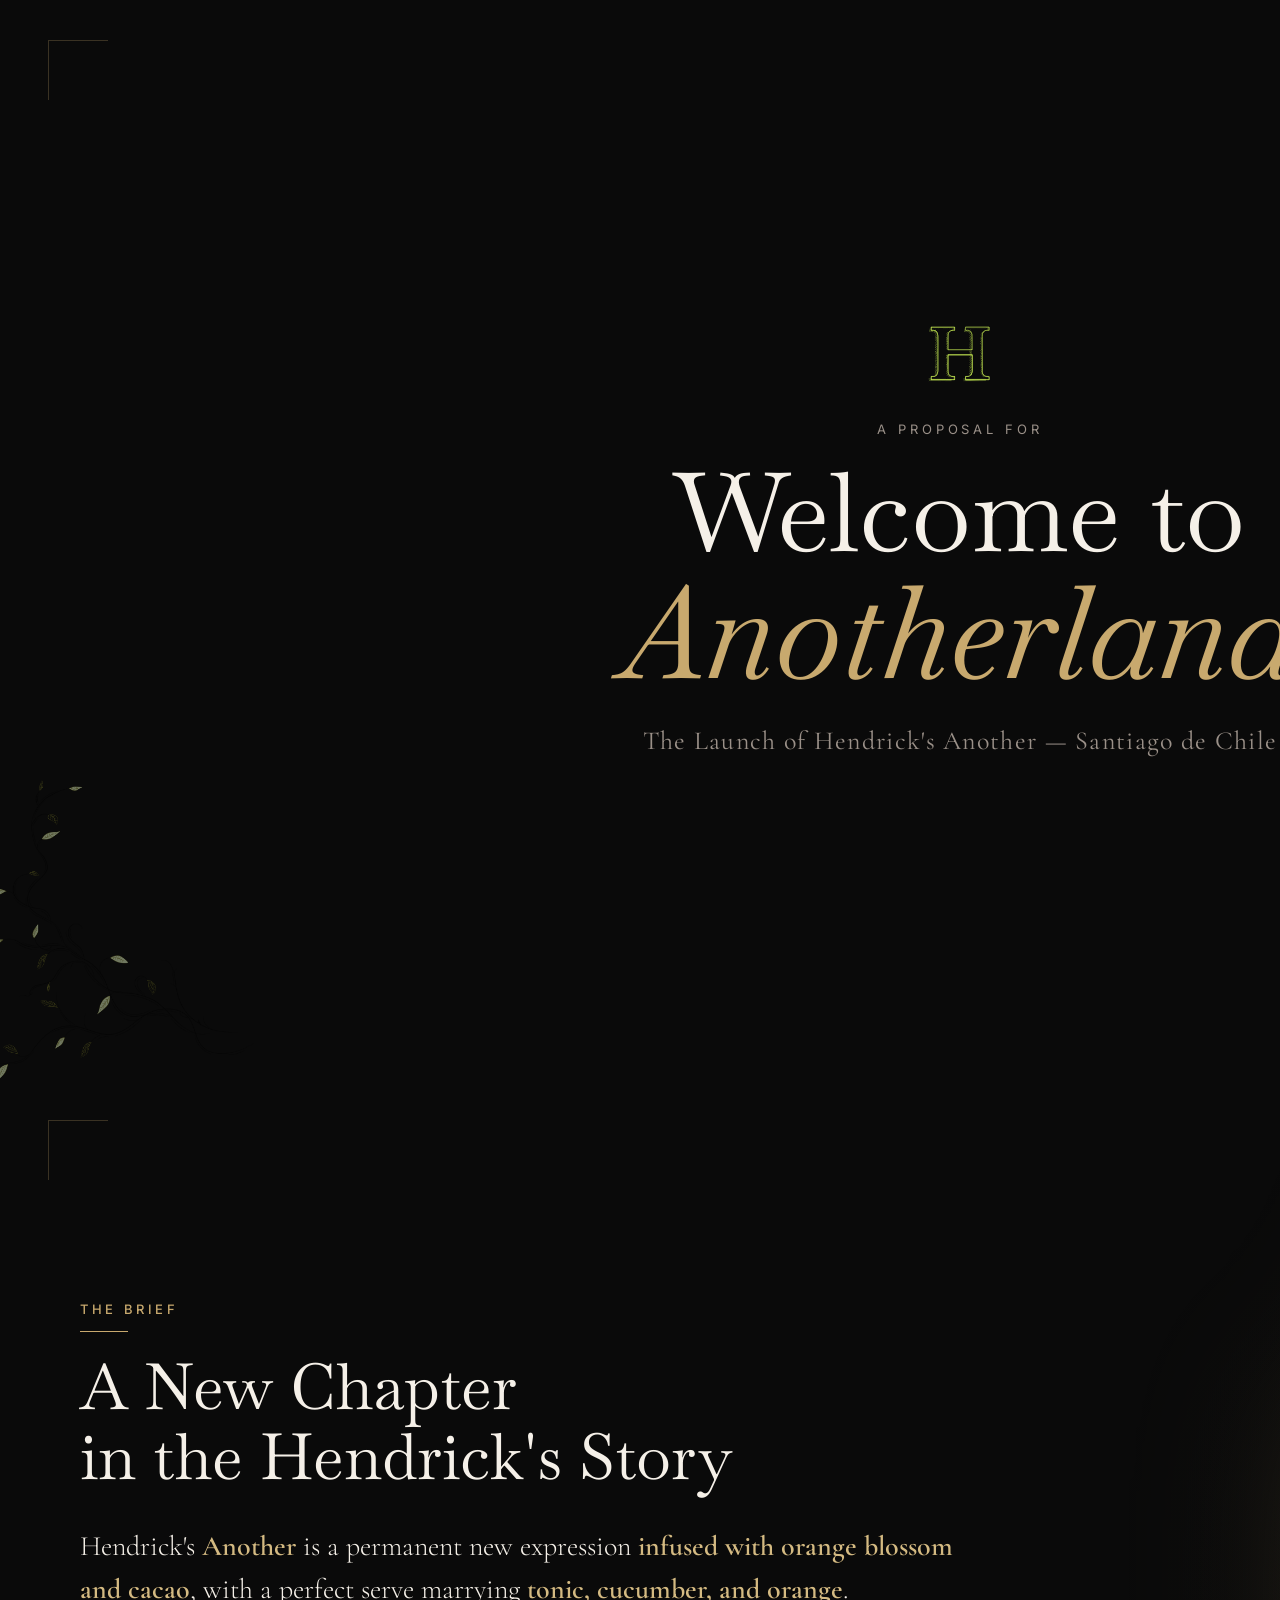
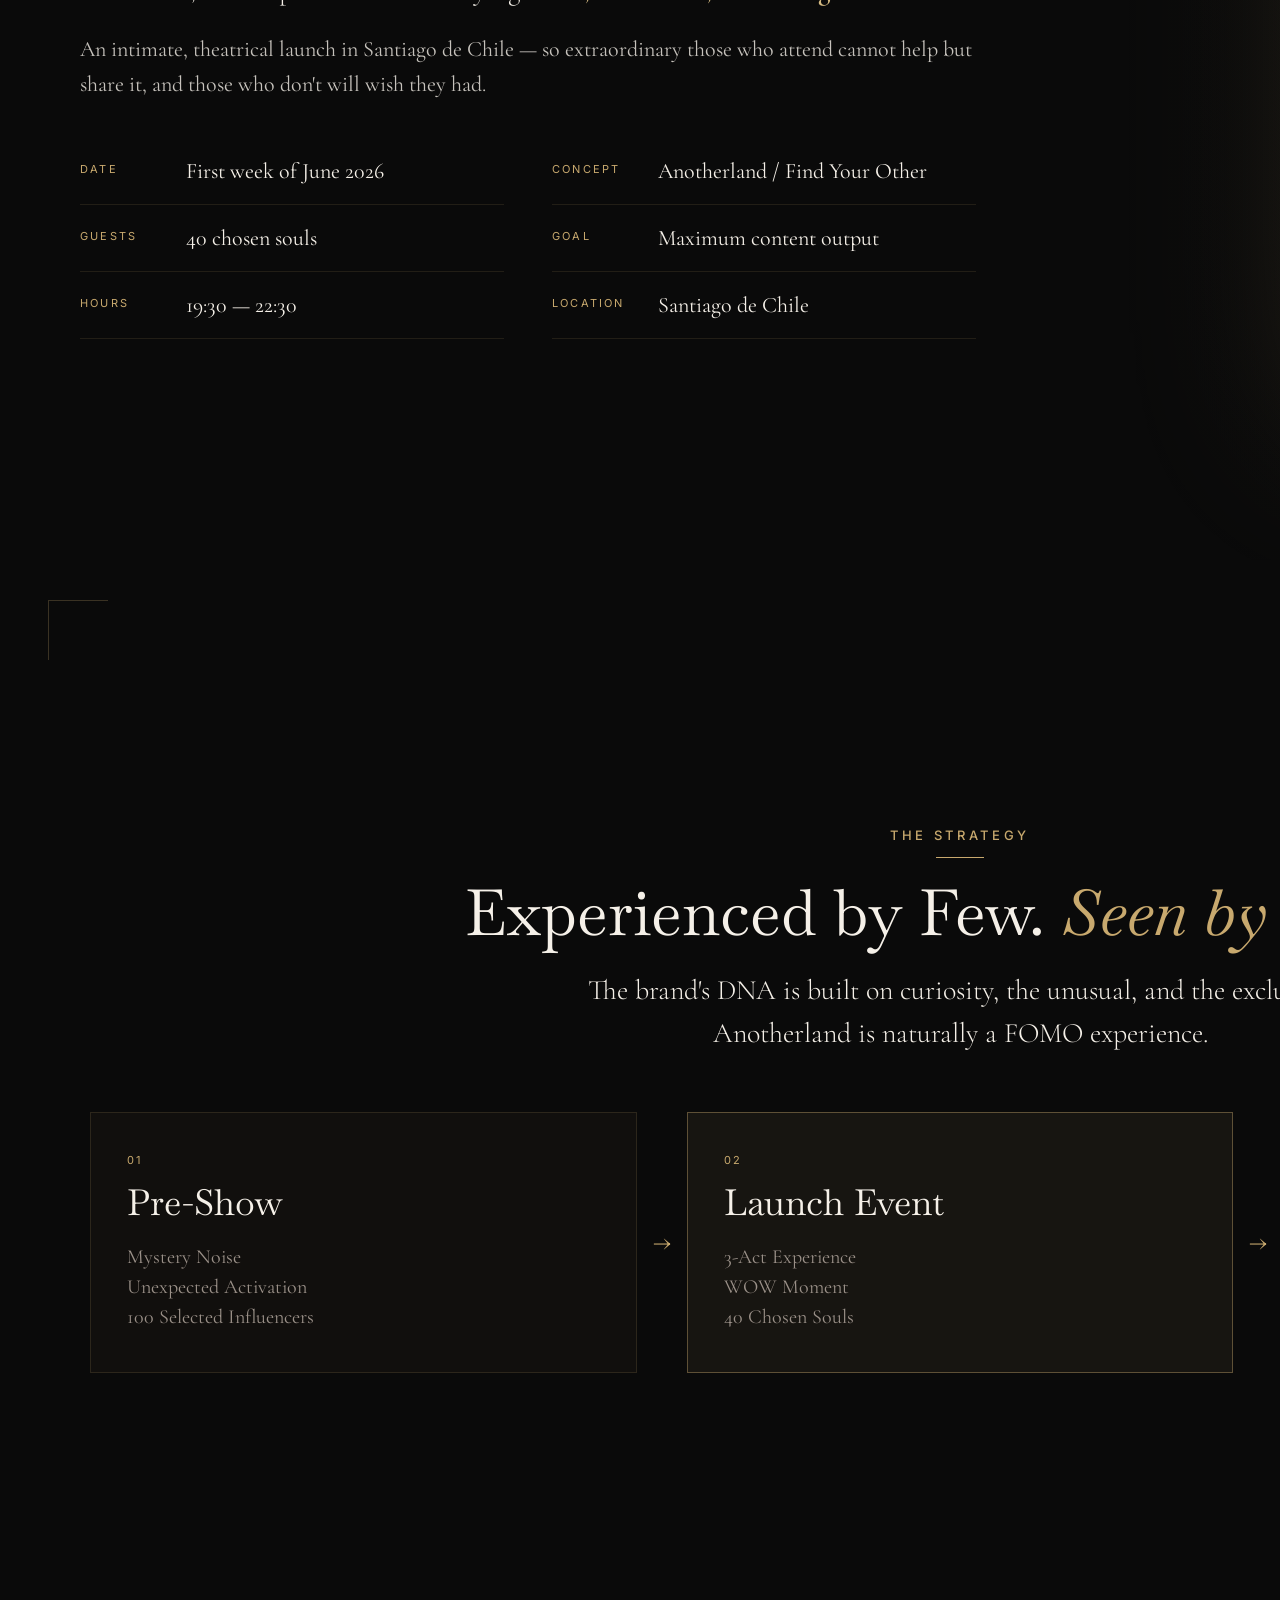
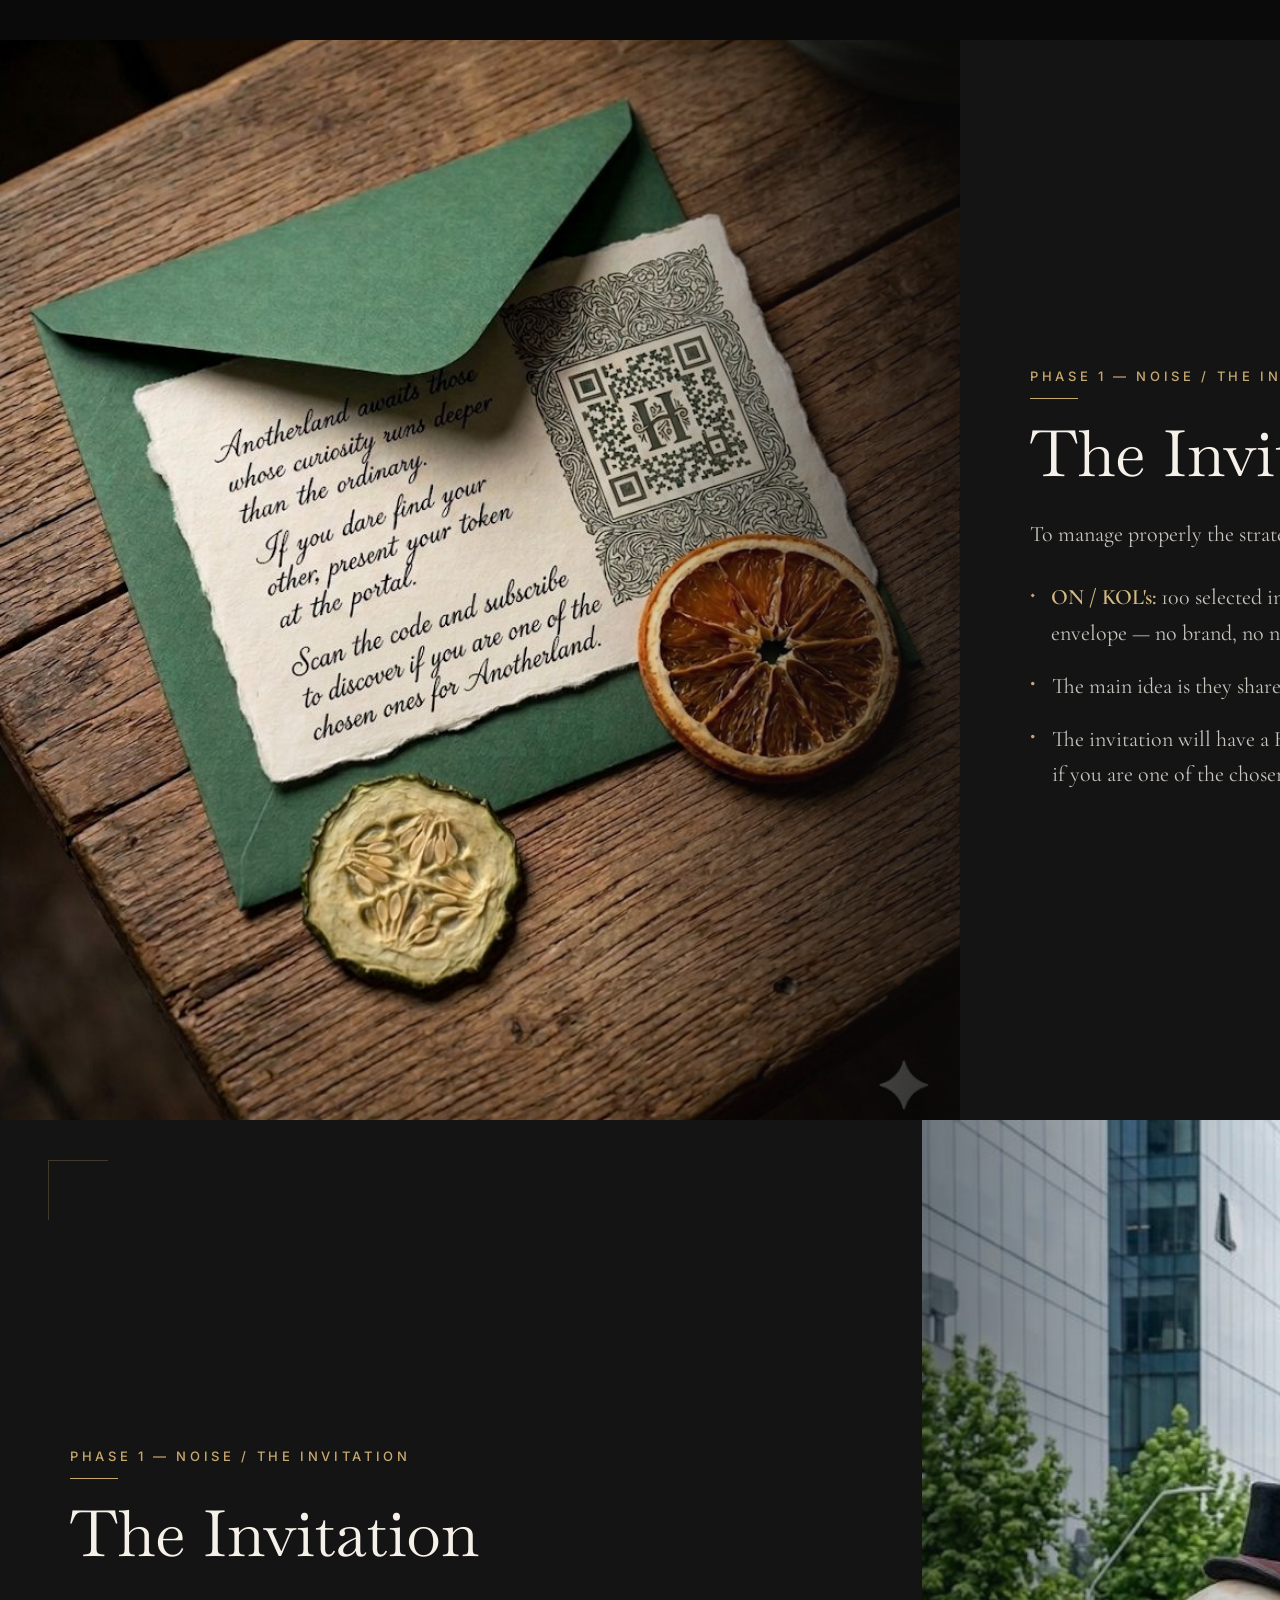
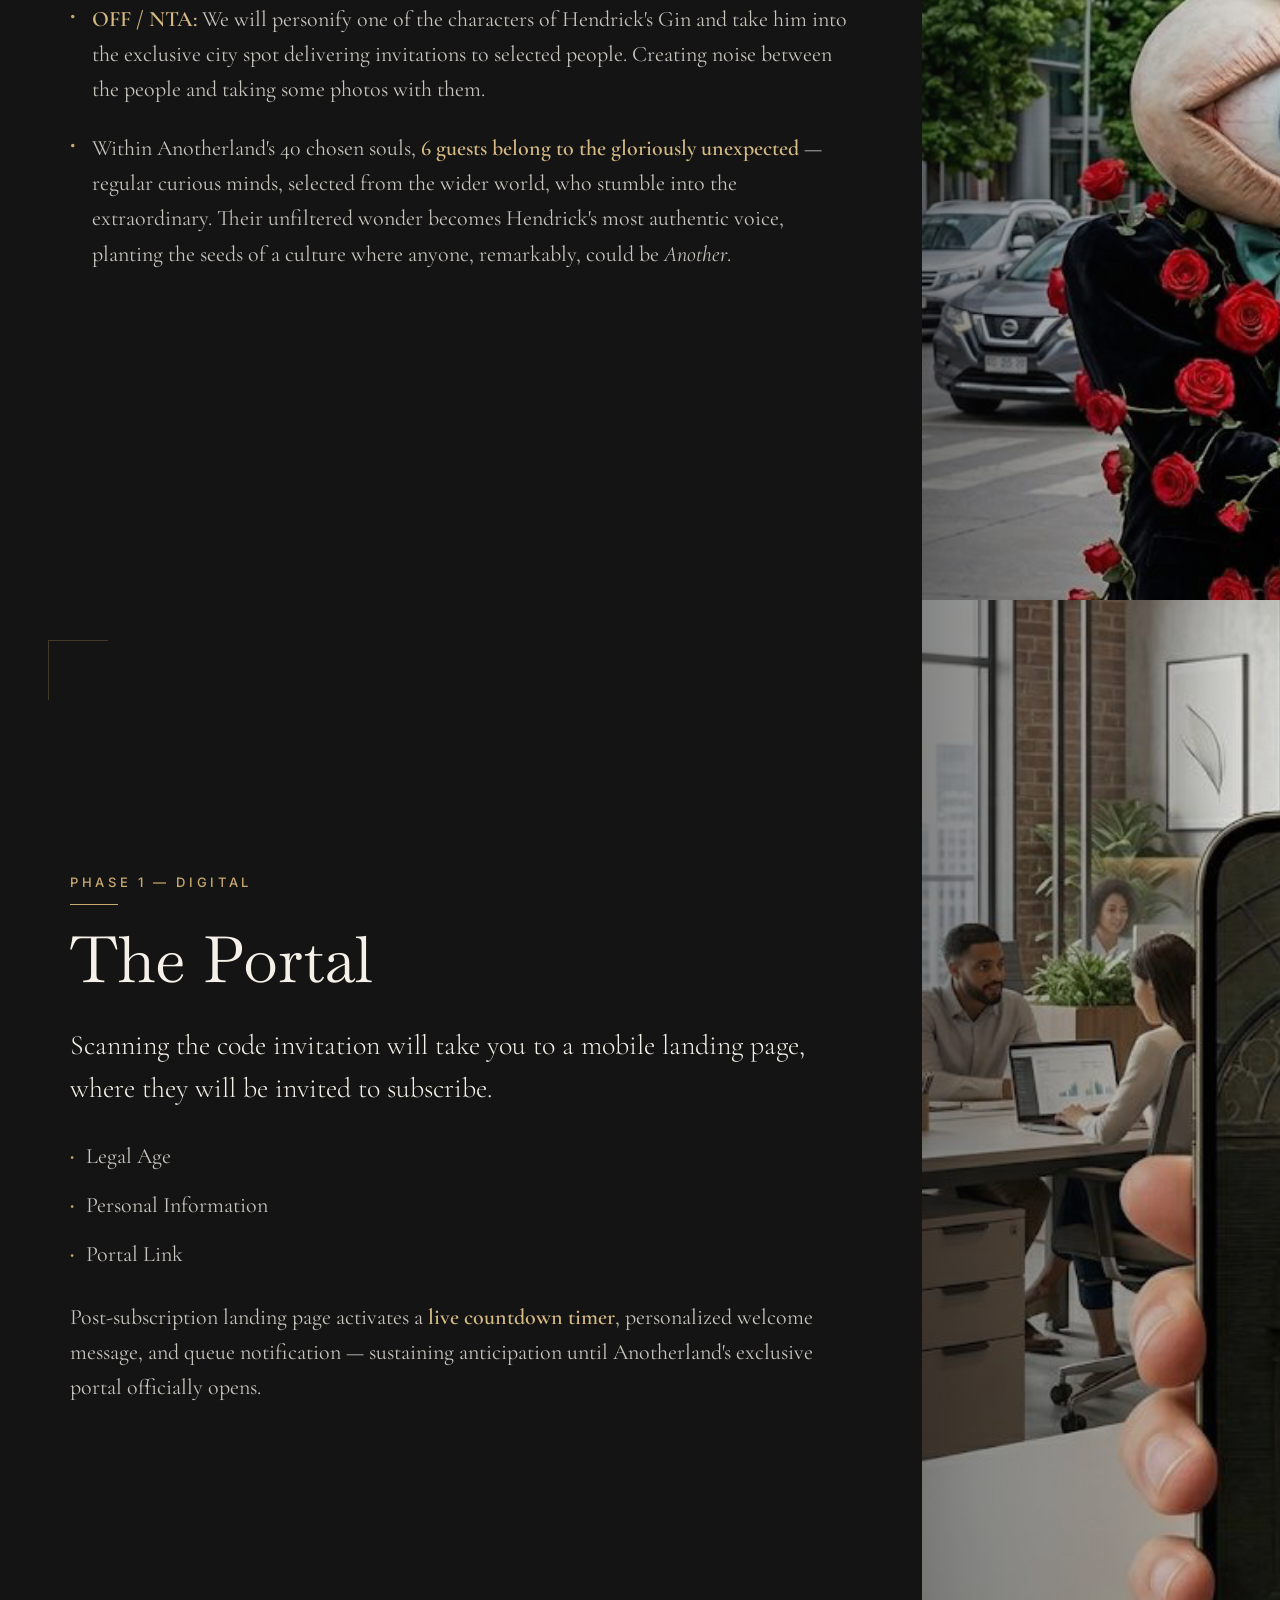
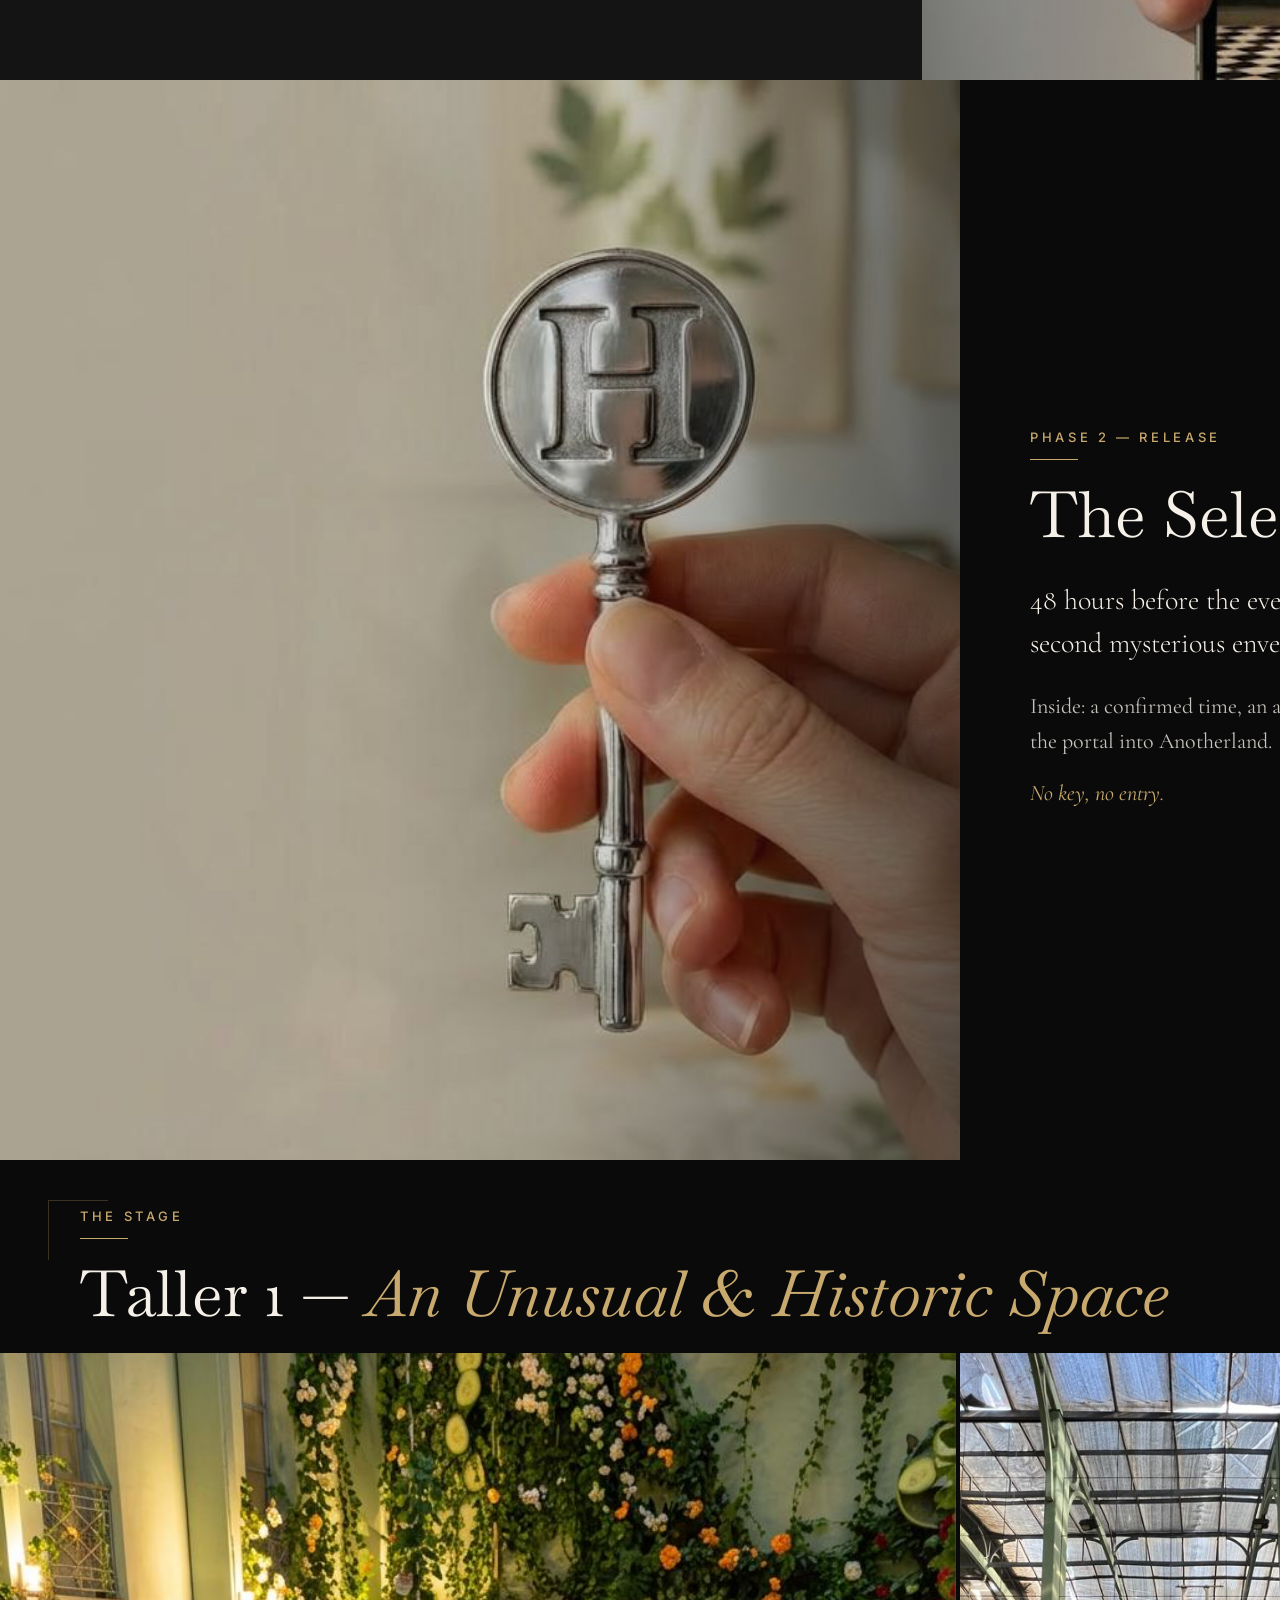
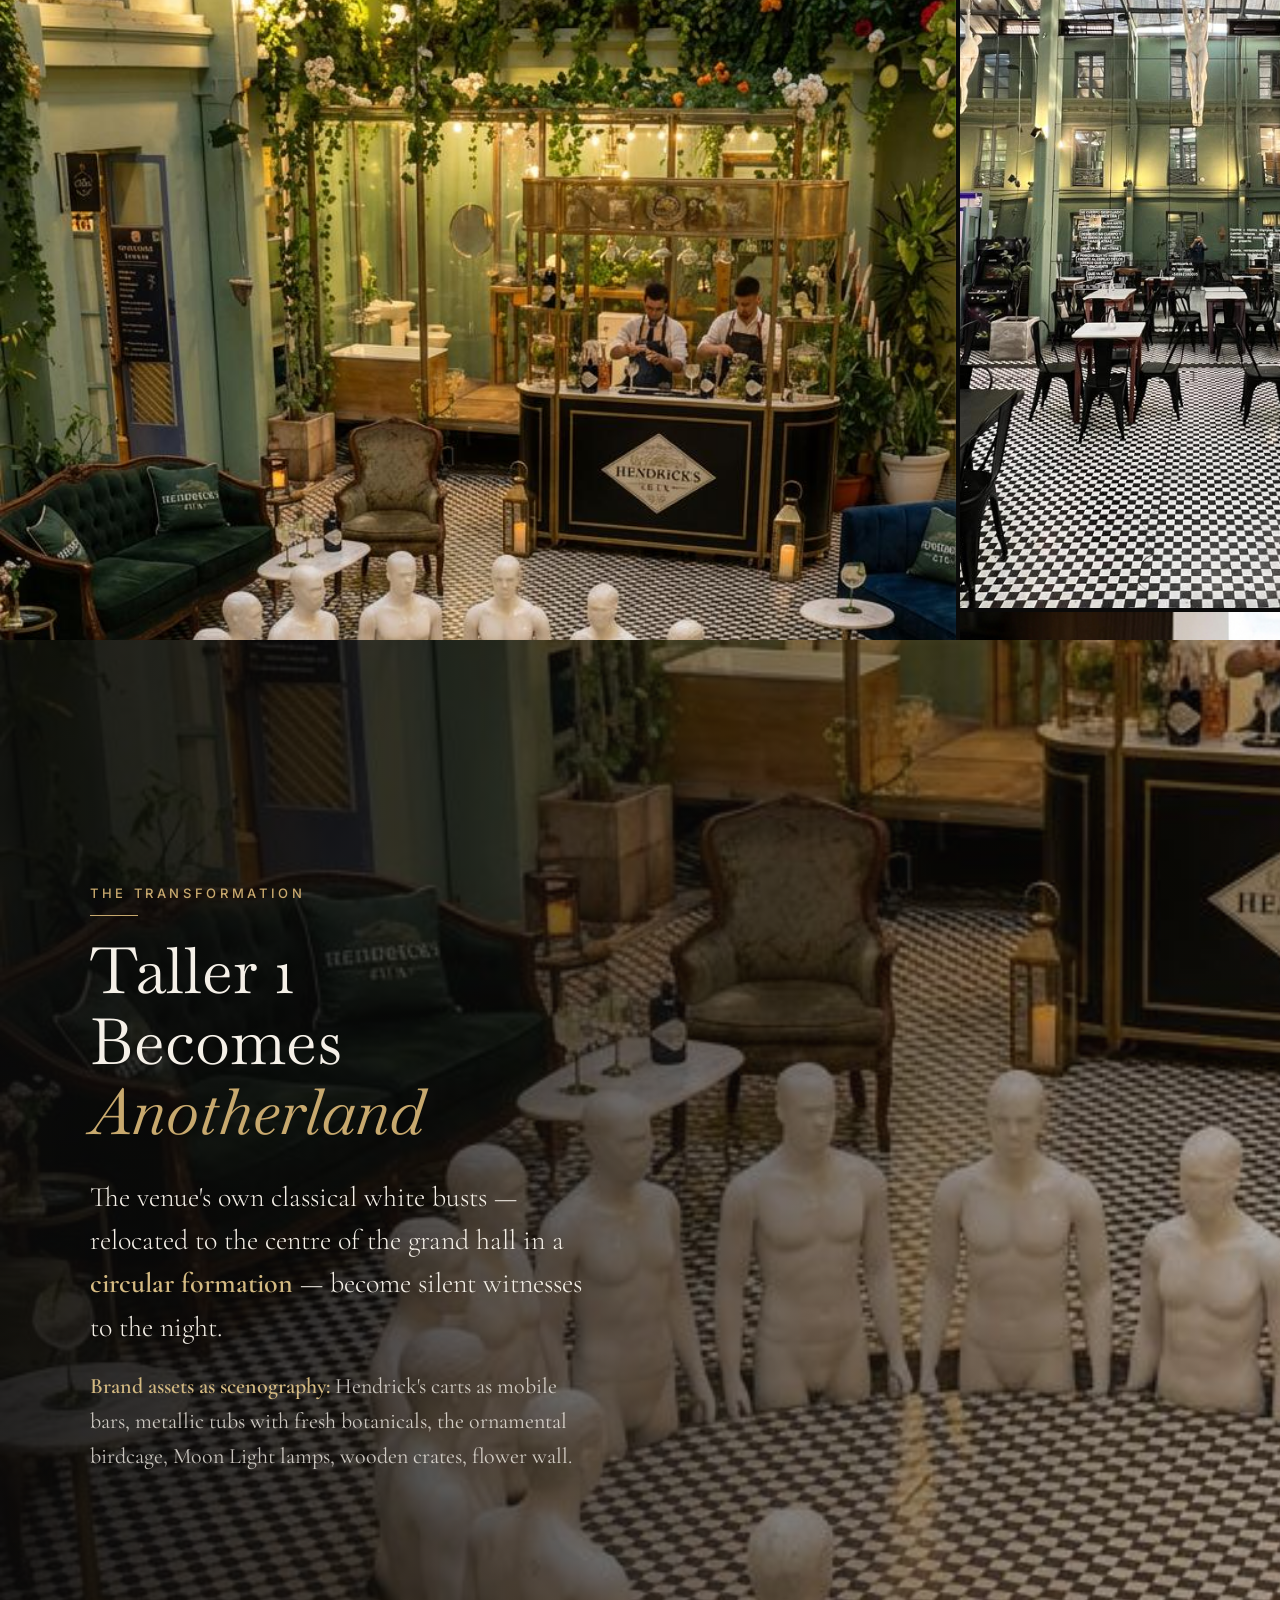
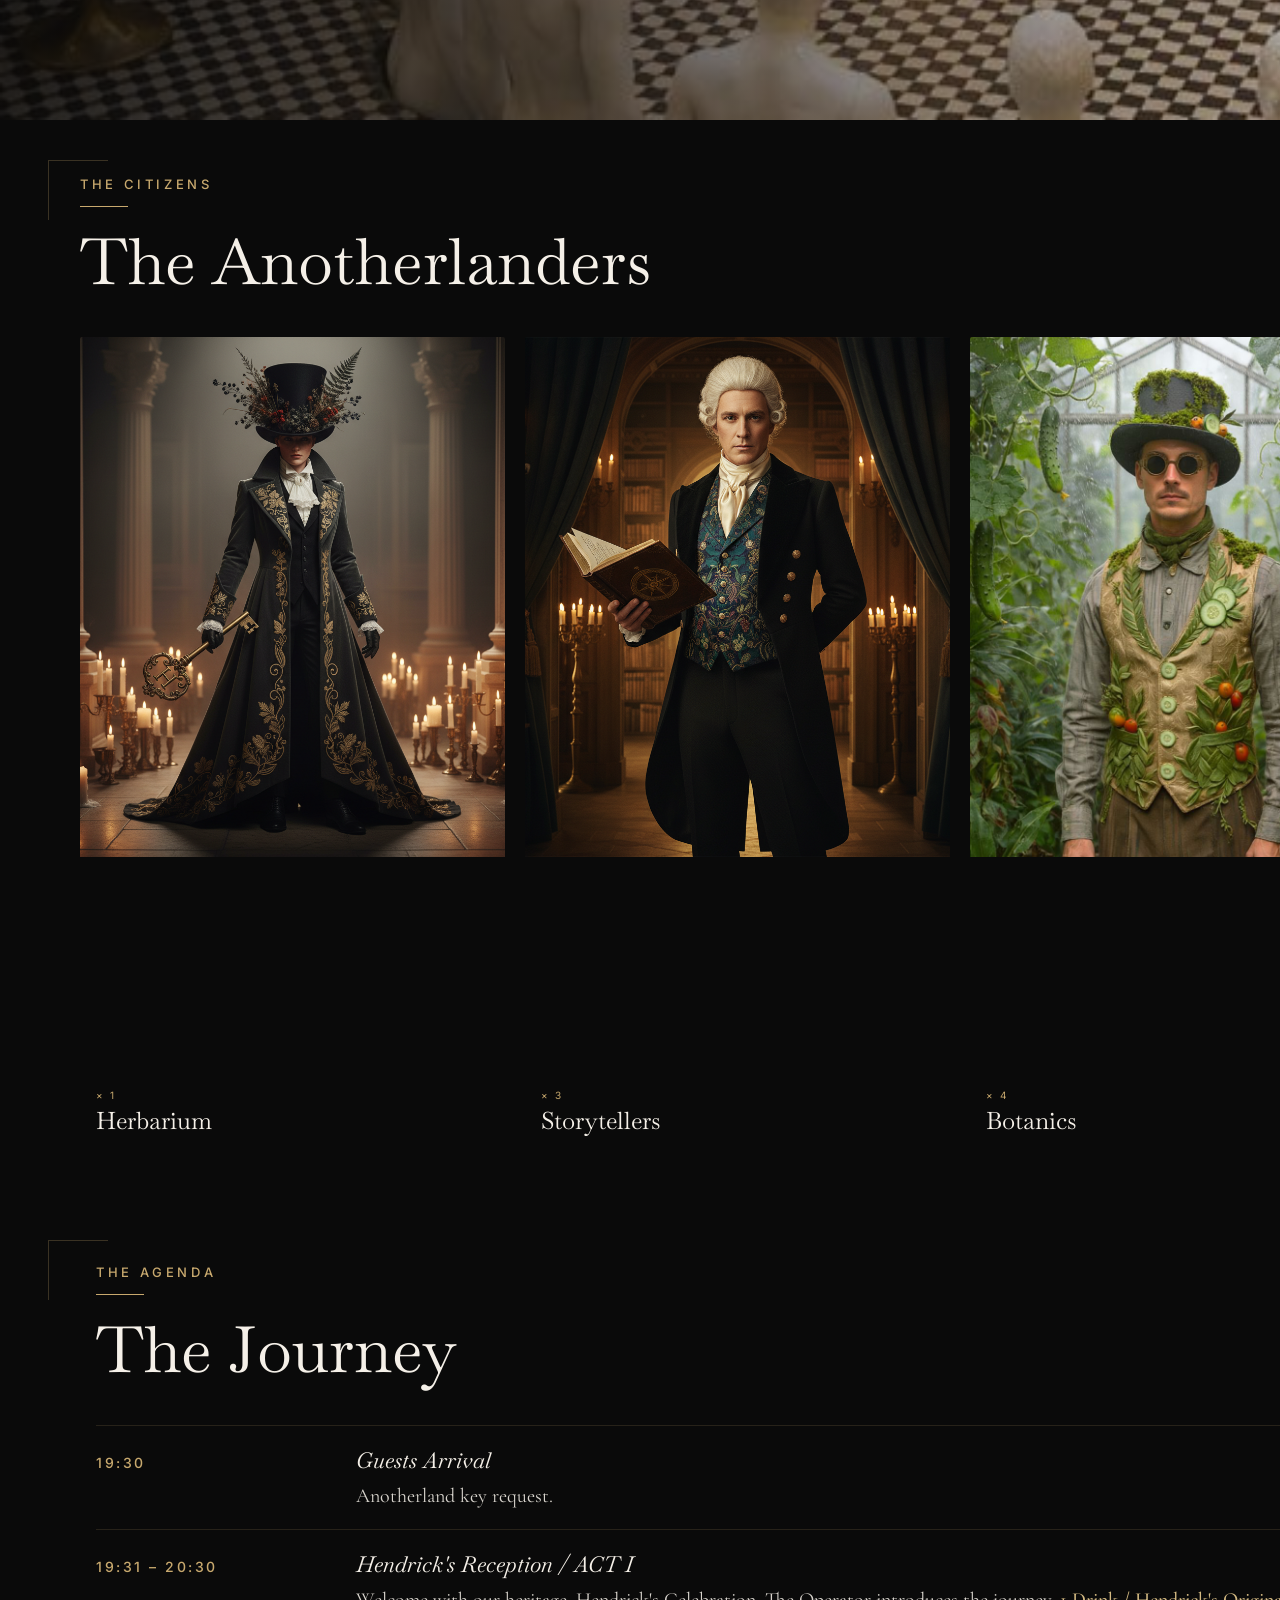
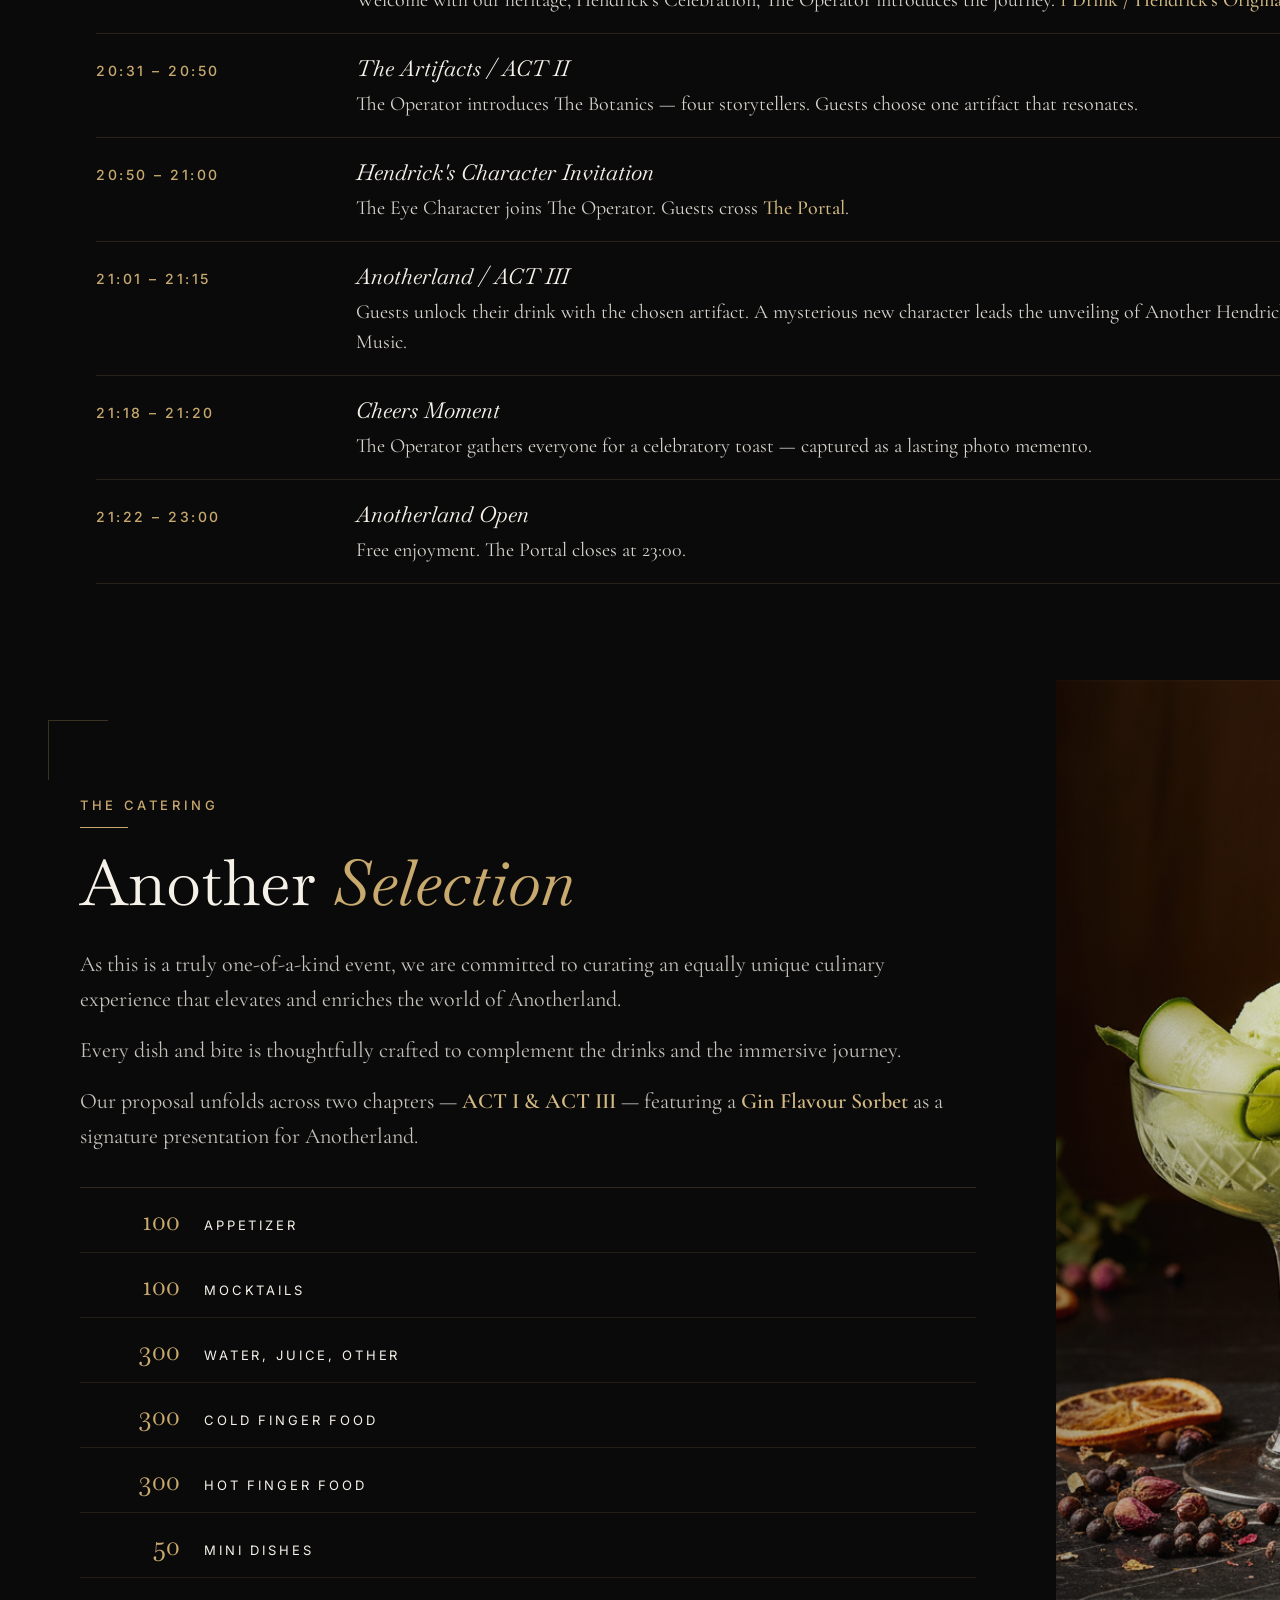
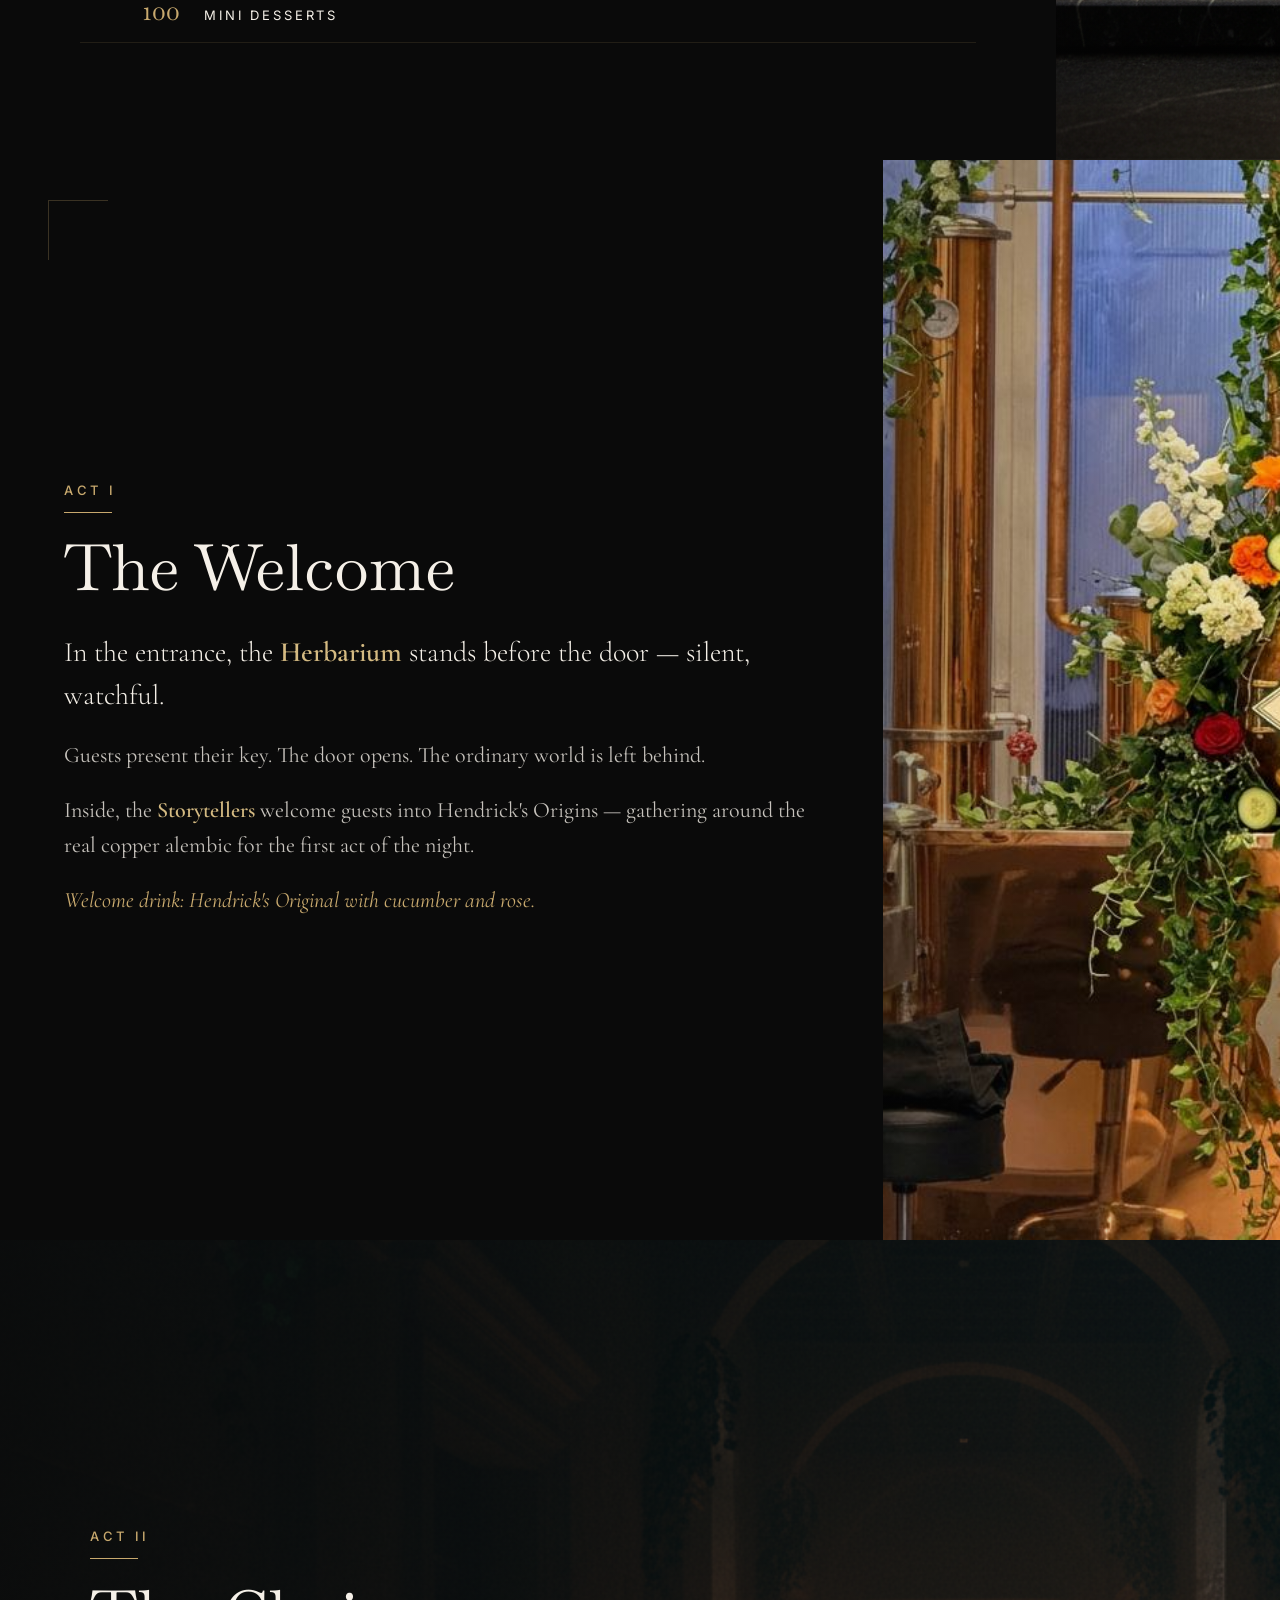
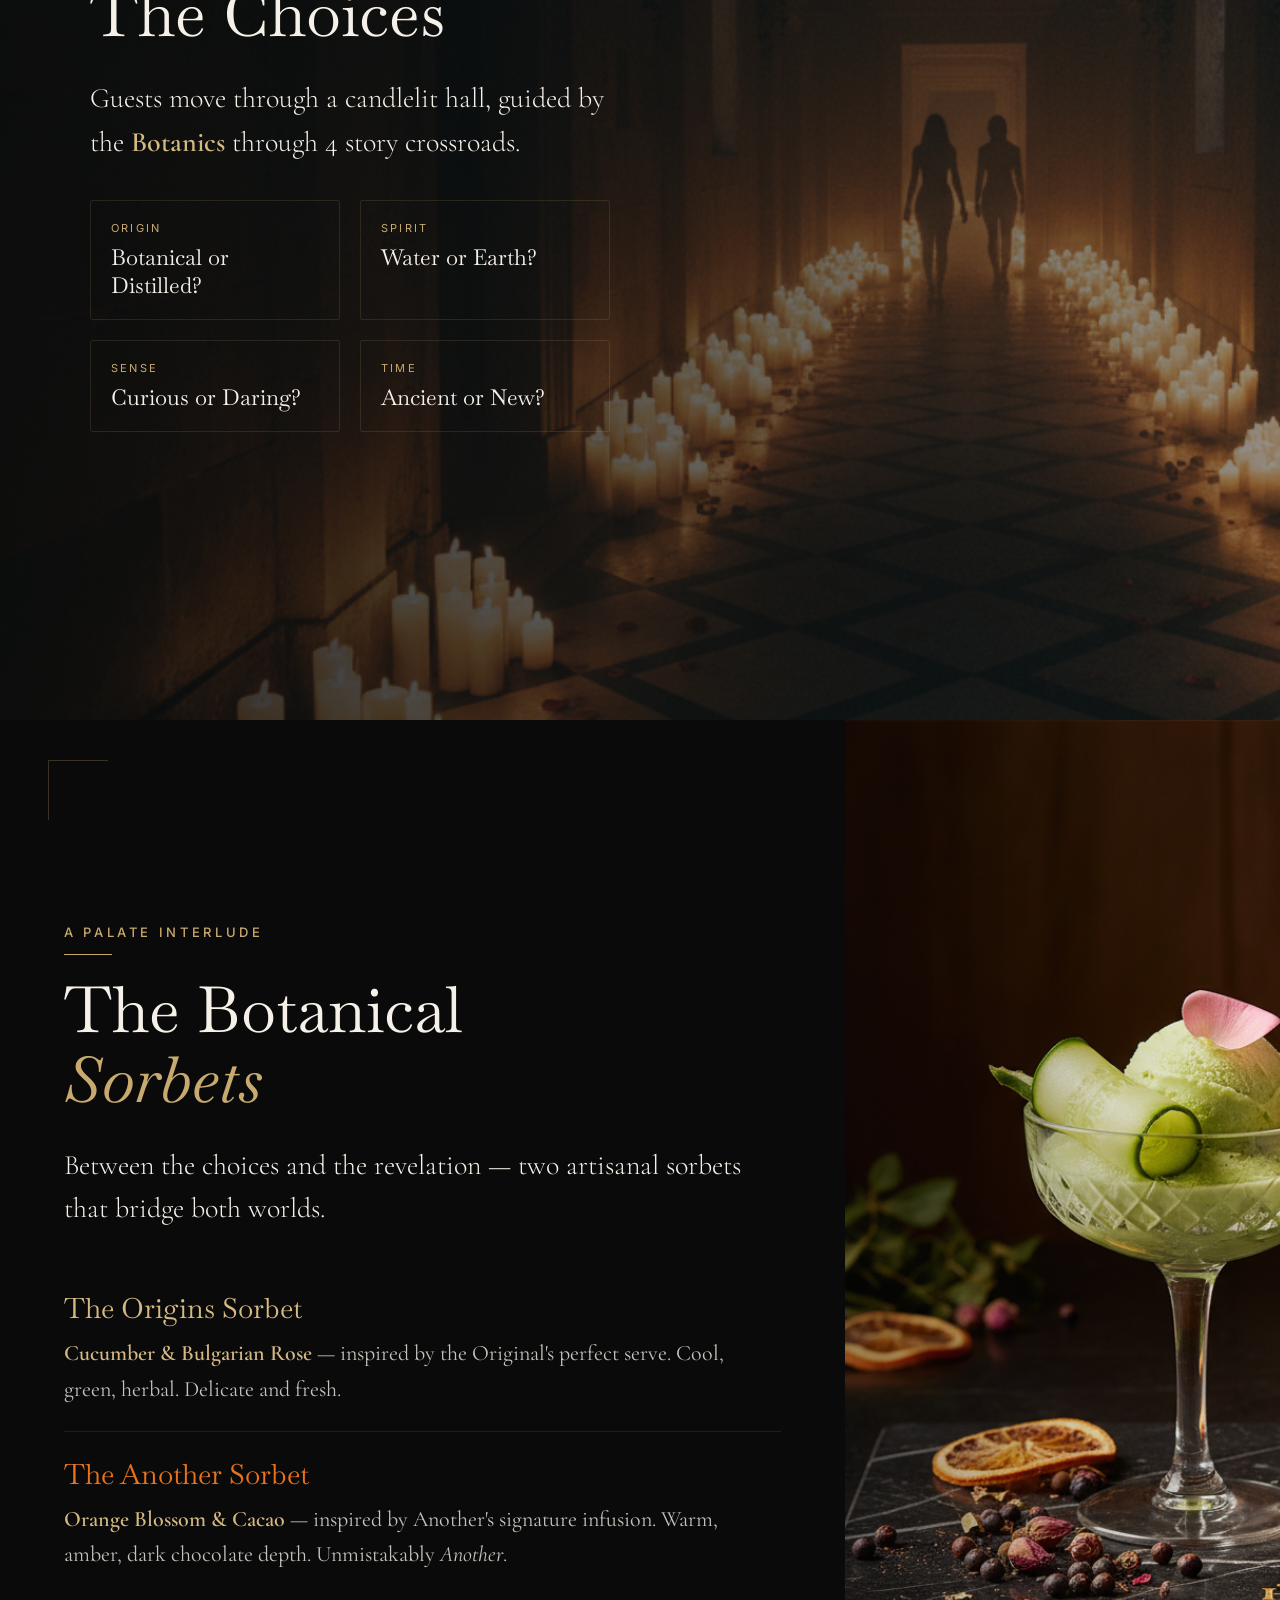
==== commit 38cf5098: "feat: add 'The Journey' (agenda) and 'Another Selection' (catering) slides to 16:9 deck Inserts 2 ne" ====
--- a/site/print.html
+++ b/site/print.html
@@ -459,6 +459,85 @@
       flex-direction: column;
       justify-content: flex-end;
       padding: 48px;
+    }
+
+    /* ══════════════════════════════════════════
+       SLIDE — THE JOURNEY (Agenda / Timing)
+    ══════════════════════════════════════════ */
+    .journey__table {
+      margin-top: 40px;
+      display: flex;
+      flex-direction: column;
+      flex: 1;
+      gap: 0;
+    }
+    .journey__row {
+      display: grid;
+      grid-template-columns: 220px 1fr;
+      gap: 40px;
+      padding: 18px 0;
+      border-top: 1px solid rgba(200, 169, 110, 0.15);
+      align-items: baseline;
+    }
+    .journey__row:last-child {
+      border-bottom: 1px solid rgba(200, 169, 110, 0.15);
+    }
+    .journey__time {
+      font-family: var(--f-ui);
+      font-size: 14px;
+      font-weight: 500;
+      letter-spacing: 0.18em;
+      color: var(--gold);
+      text-transform: uppercase;
+    }
+    .journey__desc {
+      font-family: var(--f-body);
+      font-size: 20px;
+      line-height: 1.5;
+      color: rgba(245, 240, 232, 0.88);
+    }
+    .journey__desc em {
+      color: var(--cream);
+      font-style: italic;
+      font-family: var(--f-title);
+      font-size: 22px;
+      display: block;
+      margin-bottom: 4px;
+    }
+    .journey__desc strong {
+      color: var(--gold2);
+      font-weight: 500;
+    }
+
+    /* ══════════════════════════════════════════
+       SLIDE — ANOTHER SELECTION (Catering)
+    ══════════════════════════════════════════ */
+    .selection__quantities {
+      margin-top: 32px;
+      display: flex;
+      flex-direction: column;
+      border-top: 1px solid rgba(200, 169, 110, 0.2);
+    }
+    .selection__qty-row {
+      display: grid;
+      grid-template-columns: 100px 1fr;
+      gap: 24px;
+      padding: 14px 0;
+      border-bottom: 1px solid rgba(200, 169, 110, 0.12);
+      align-items: baseline;
+    }
+    .selection__qty-num {
+      font-family: var(--f-title);
+      font-size: 28px;
+      color: var(--gold);
+      text-align: right;
+    }
+    .selection__qty-label {
+      font-family: var(--f-ui);
+      font-size: 13px;
+      letter-spacing: 0.22em;
+      text-transform: uppercase;
+      color: var(--cream);
     }
 
     /* ══════════════════════════════════════════
@@ -768,7 +847,95 @@
   </div>
 </div>
 
-<!-- ══ SLIDE 9 — ACT I: THE WELCOME ══ -->
+<!-- ══ SLIDE 9 — THE JOURNEY (Agenda / Timing) ══ -->
+<div class="slide" style="flex-direction:column; padding:64px 96px 72px;">
+  <div class="corner-tl"></div>
+  <div class="corner-br"></div>
+  <div class="label">The Agenda</div>
+  <div class="rule"></div>
+  <h2 class="h2">The Journey</h2>
+  <div class="journey__table">
+    <div class="journey__row">
+      <div class="journey__time">19:30</div>
+      <div class="journey__desc"><em>Guests Arrival</em>Anotherland key request.</div>
+    </div>
+    <div class="journey__row">
+      <div class="journey__time">19:31 – 20:30</div>
+      <div class="journey__desc"><em>Hendrick's Reception / ACT I</em>Welcome with our heritage, Hendrick's Celebration, The Operator introduces the journey. <strong>1 Drink / Hendrick's Original.</strong> Lounge Party.</div>
+    </div>
+    <div class="journey__row">
+      <div class="journey__time">20:31 – 20:50</div>
+      <div class="journey__desc"><em>The Artifacts / ACT II</em>The Operator introduces The Botanics — four storytellers. Guests choose one artifact that resonates.</div>
+    </div>
+    <div class="journey__row">
+      <div class="journey__time">20:50 – 21:00</div>
+      <div class="journey__desc"><em>Hendrick's Character Invitation</em>The Eye Character joins The Operator. Guests cross <strong>The Portal</strong>.</div>
+    </div>
+    <div class="journey__row">
+      <div class="journey__time">21:01 – 21:15</div>
+      <div class="journey__desc"><em>Anotherland / ACT III</em>Guests unlock their drink with the chosen artifact. A mysterious new character leads the unveiling of Another Hendrick's. <strong>1 Drink + Another Hendrick's Perfect Serving.</strong> Anotherland Music.</div>
+    </div>
+    <div class="journey__row">
+      <div class="journey__time">21:18 – 21:20</div>
+      <div class="journey__desc"><em>Cheers Moment</em>The Operator gathers everyone for a celebratory toast — captured as a lasting photo memento.</div>
+    </div>
+    <div class="journey__row">
+      <div class="journey__time">21:22 – 23:00</div>
+      <div class="journey__desc"><em>Anotherland Open</em>Free enjoyment. The Portal closes at 23:00.</div>
+    </div>
+  </div>
+</div>
+
+<!-- ══ SLIDE 10 — ANOTHER SELECTION (Catering) ══ -->
+<div class="slide">
+  <div class="corner-tl"></div>
+  <div class="corner-br"></div>
+  <div class="split" style="width:100%;">
+    <div class="split__text" style="flex:0 0 55%; padding:72px 80px;">
+      <div class="label">The Catering</div>
+      <div class="rule"></div>
+      <h2 class="h2">Another <em>Selection</em></h2>
+      <p class="body" style="margin-top:28px;">As this is a truly one-of-a-kind event, we are committed to curating an equally unique culinary experience that elevates and enriches the world of Anotherland.</p>
+      <p class="body" style="margin-top:16px;">Every dish and bite is thoughtfully crafted to complement the drinks and the immersive journey.</p>
+      <p class="body" style="margin-top:16px;">Our proposal unfolds across two chapters — <strong>ACT I & ACT III</strong> — featuring a <strong>Gin Flavour Sorbet</strong> as a signature presentation for Anotherland.</p>
+      <div class="selection__quantities">
+        <div class="selection__qty-row">
+          <div class="selection__qty-num">100</div>
+          <div class="selection__qty-label">Appetizer</div>
+        </div>
+        <div class="selection__qty-row">
+          <div class="selection__qty-num">100</div>
+          <div class="selection__qty-label">Mocktails</div>
+        </div>
+        <div class="selection__qty-row">
+          <div class="selection__qty-num">300</div>
+          <div class="selection__qty-label">Water, Juice, Other</div>
+        </div>
+        <div class="selection__qty-row">
+          <div class="selection__qty-num">300</div>
+          <div class="selection__qty-label">Cold Finger Food</div>
+        </div>
+        <div class="selection__qty-row">
+          <div class="selection__qty-num">300</div>
+          <div class="selection__qty-label">Hot Finger Food</div>
+        </div>
+        <div class="selection__qty-row">
+          <div class="selection__qty-num">50</div>
+          <div class="selection__qty-label">Mini Dishes</div>
+        </div>
+        <div class="selection__qty-row">
+          <div class="selection__qty-num">100</div>
+          <div class="selection__qty-label">Mini Desserts</div>
+        </div>
+      </div>
+    </div>
+    <div class="split__img" style="flex:0 0 45%;">
+      <img src="images/renders/render-sorbets.jpg" alt="Gin Flavour Sorbet">
+    </div>
+  </div>
+</div>
+
+<!-- ══ SLIDE 11 — ACT I: THE WELCOME ══ -->
 <div class="slide">
   <div class="corner-tl"></div>
   <div class="corner-br"></div>
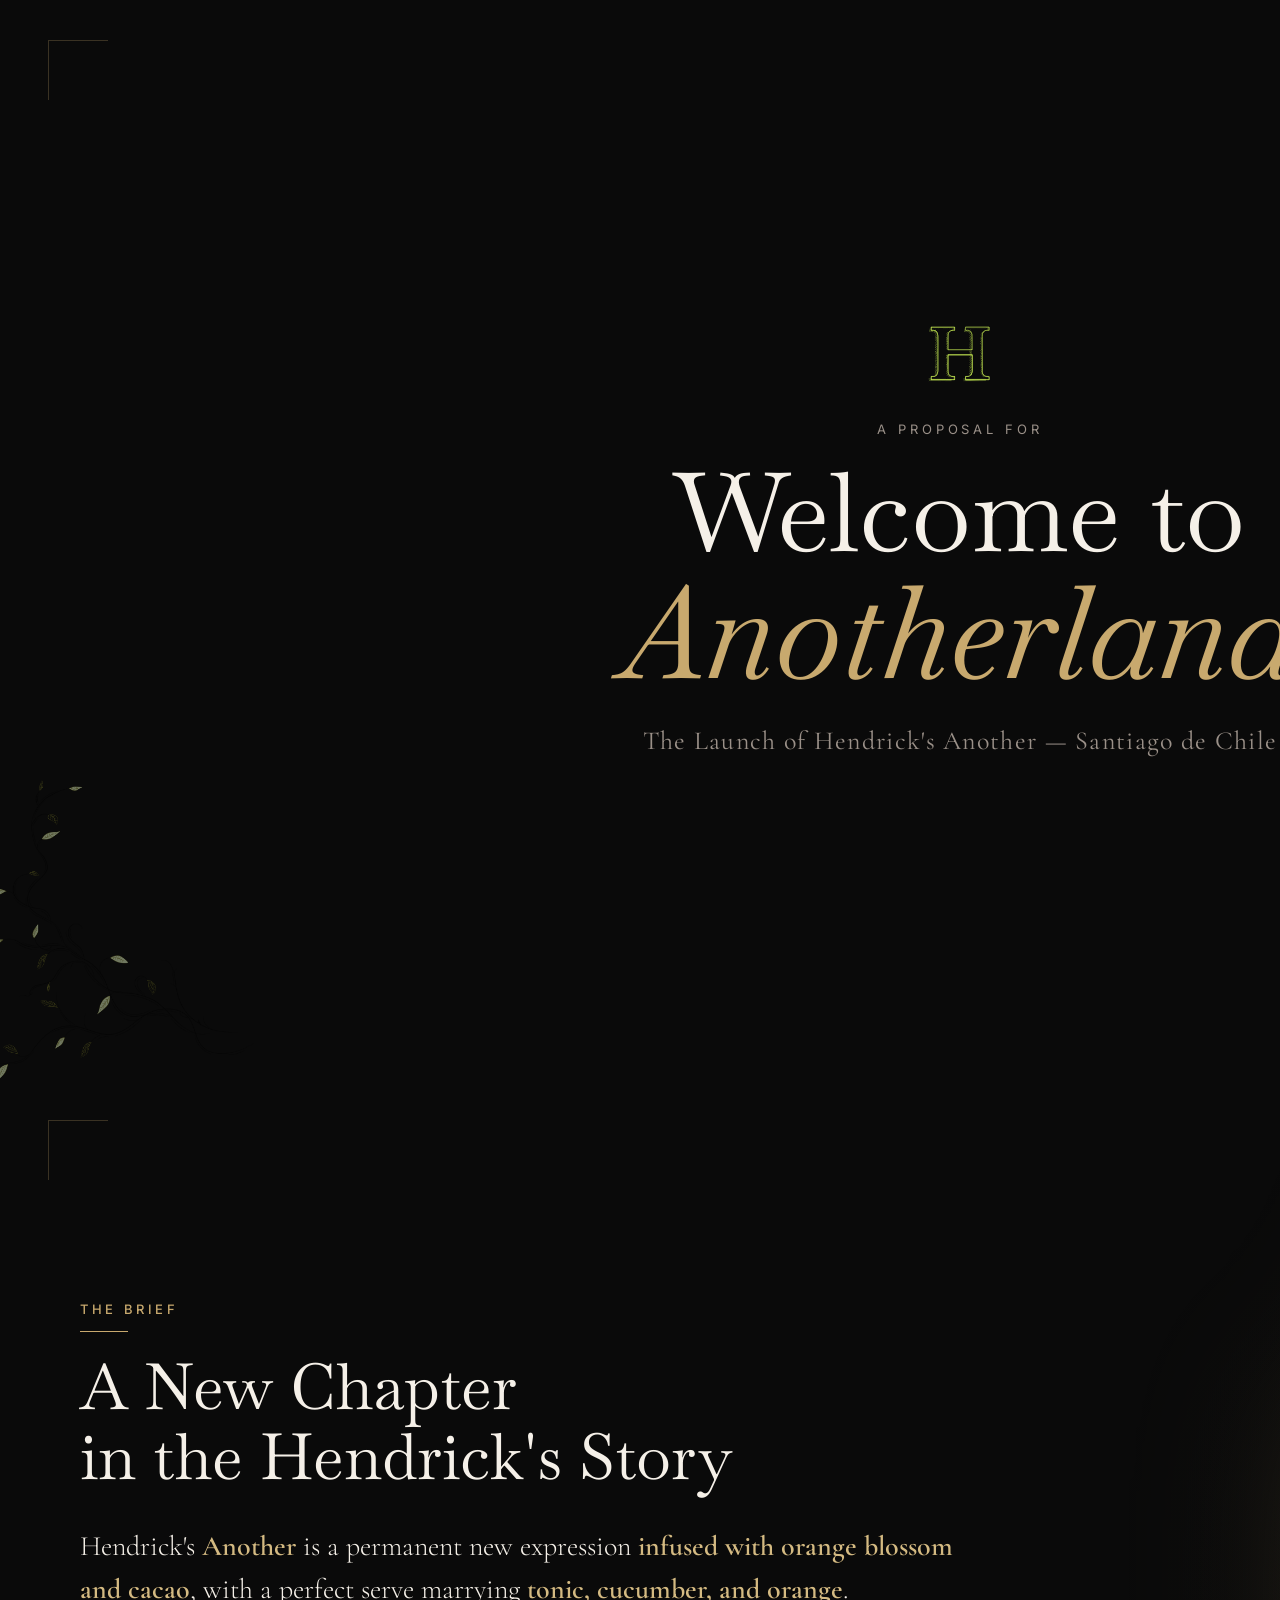
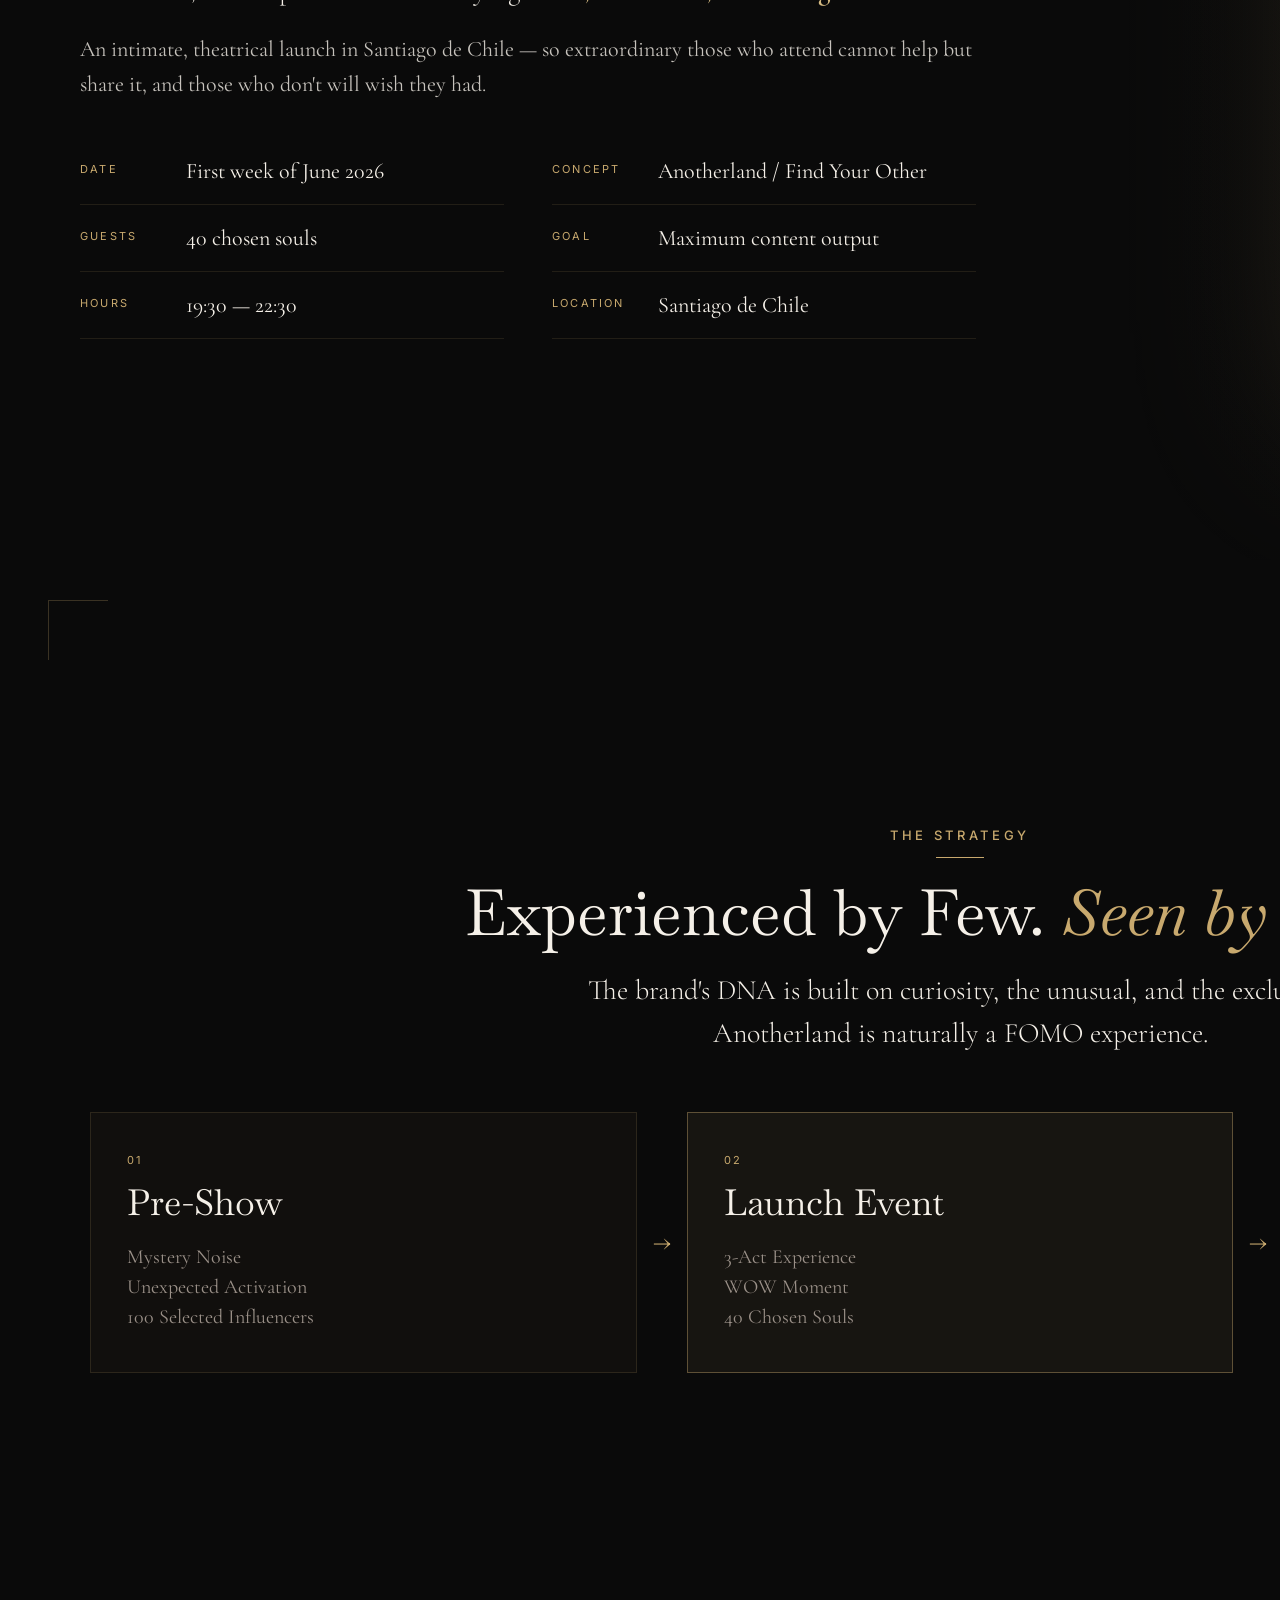
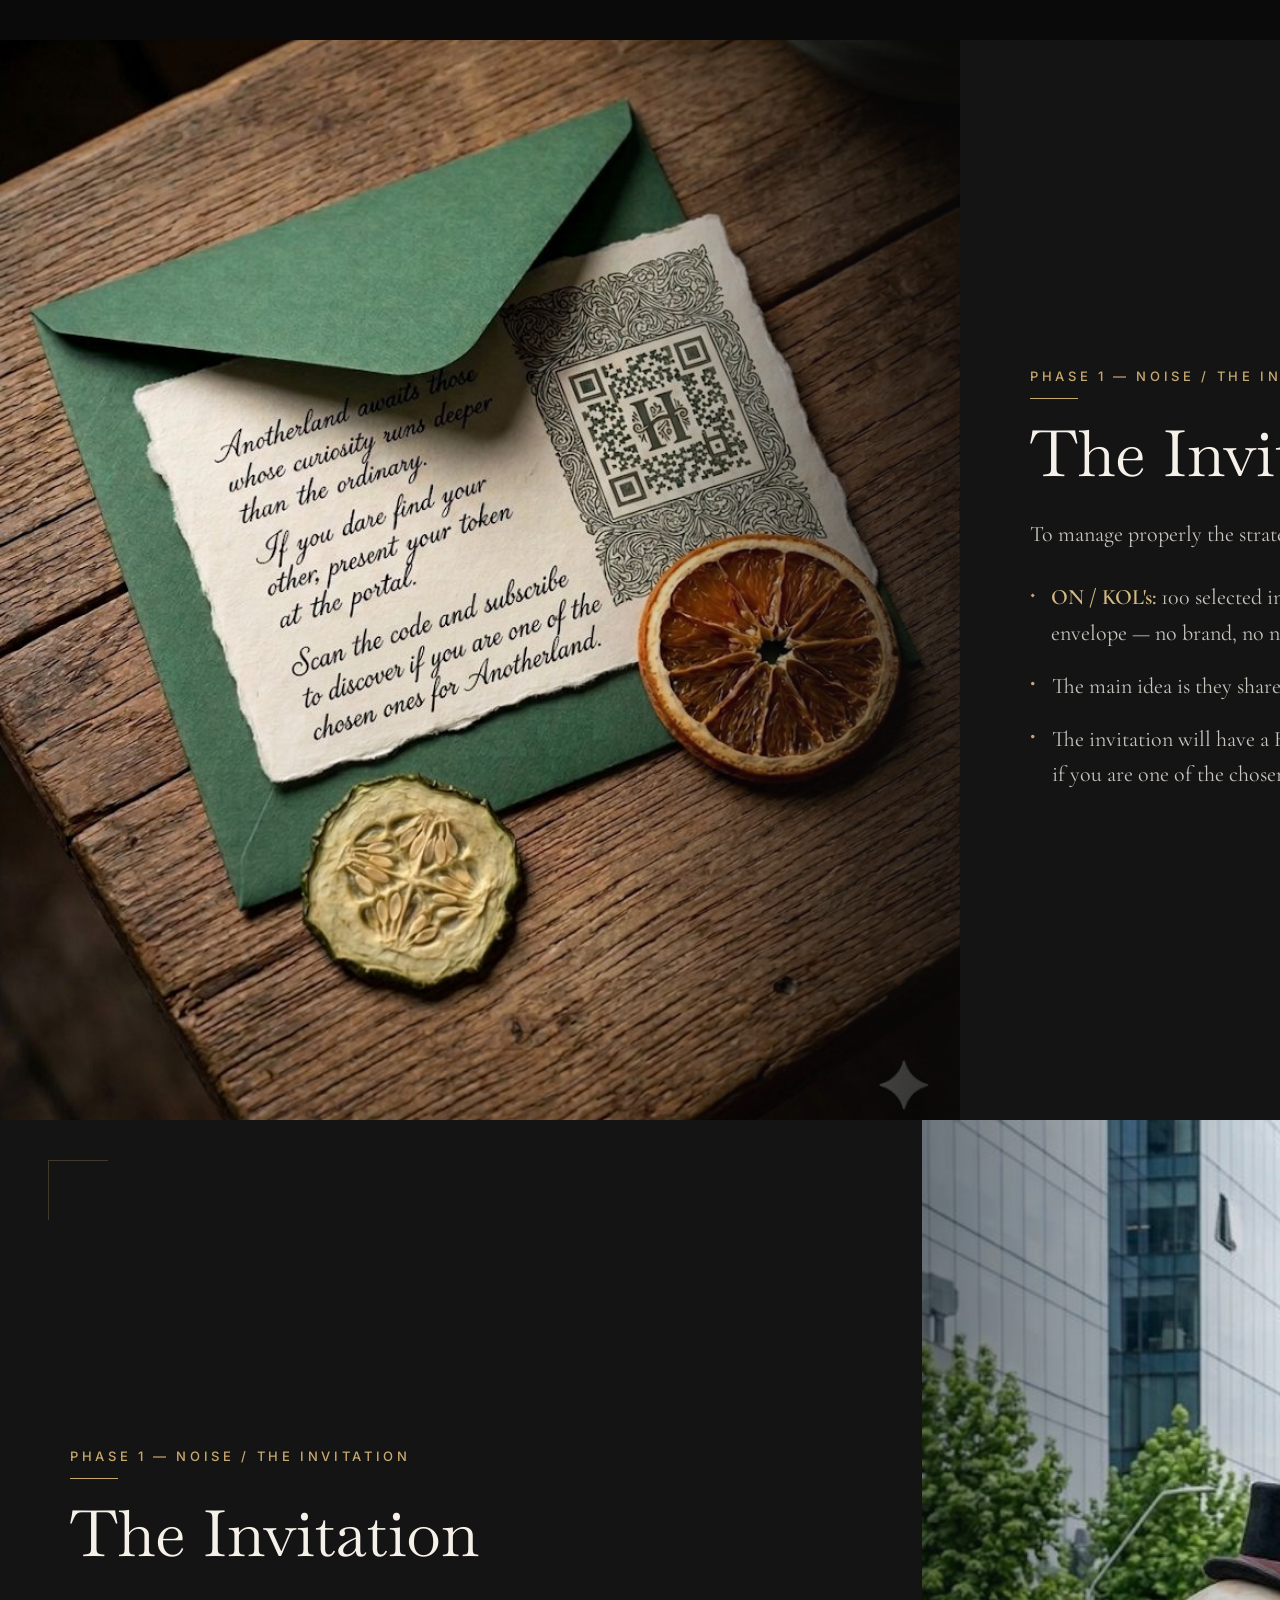
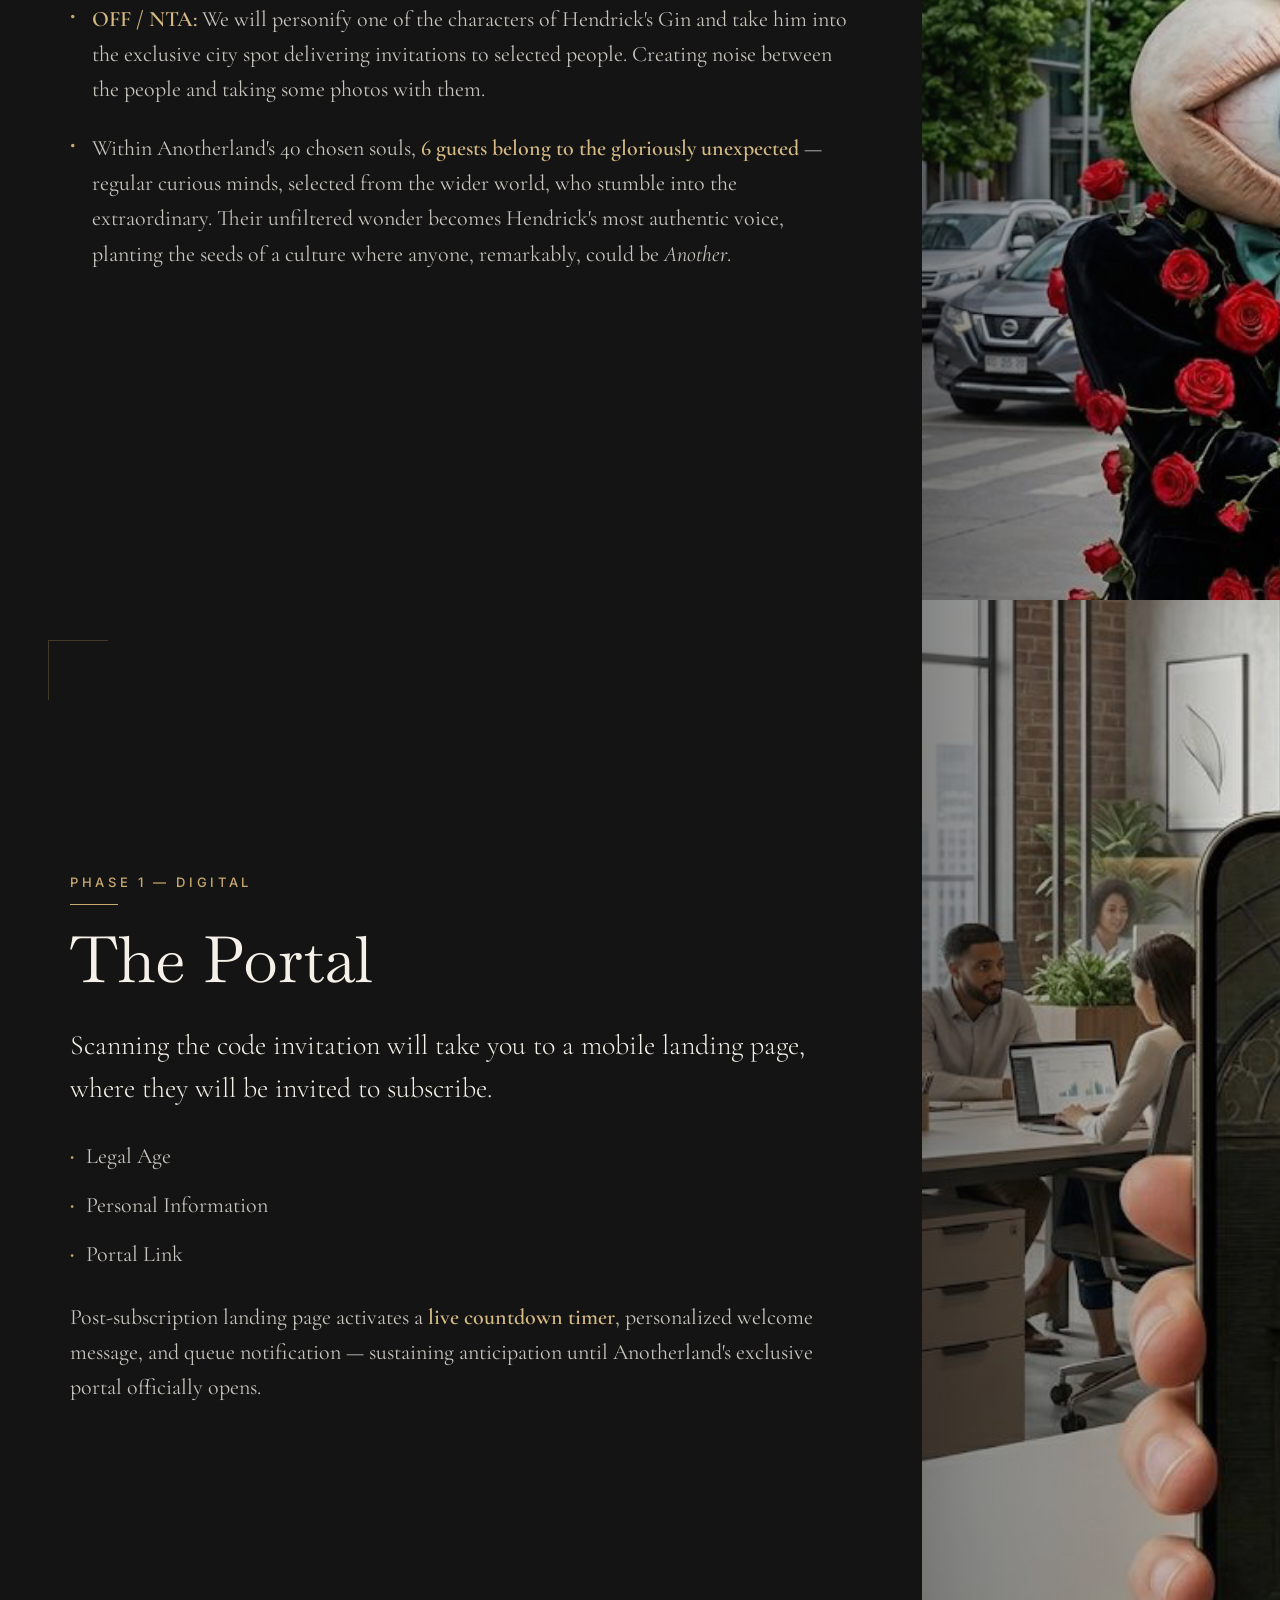
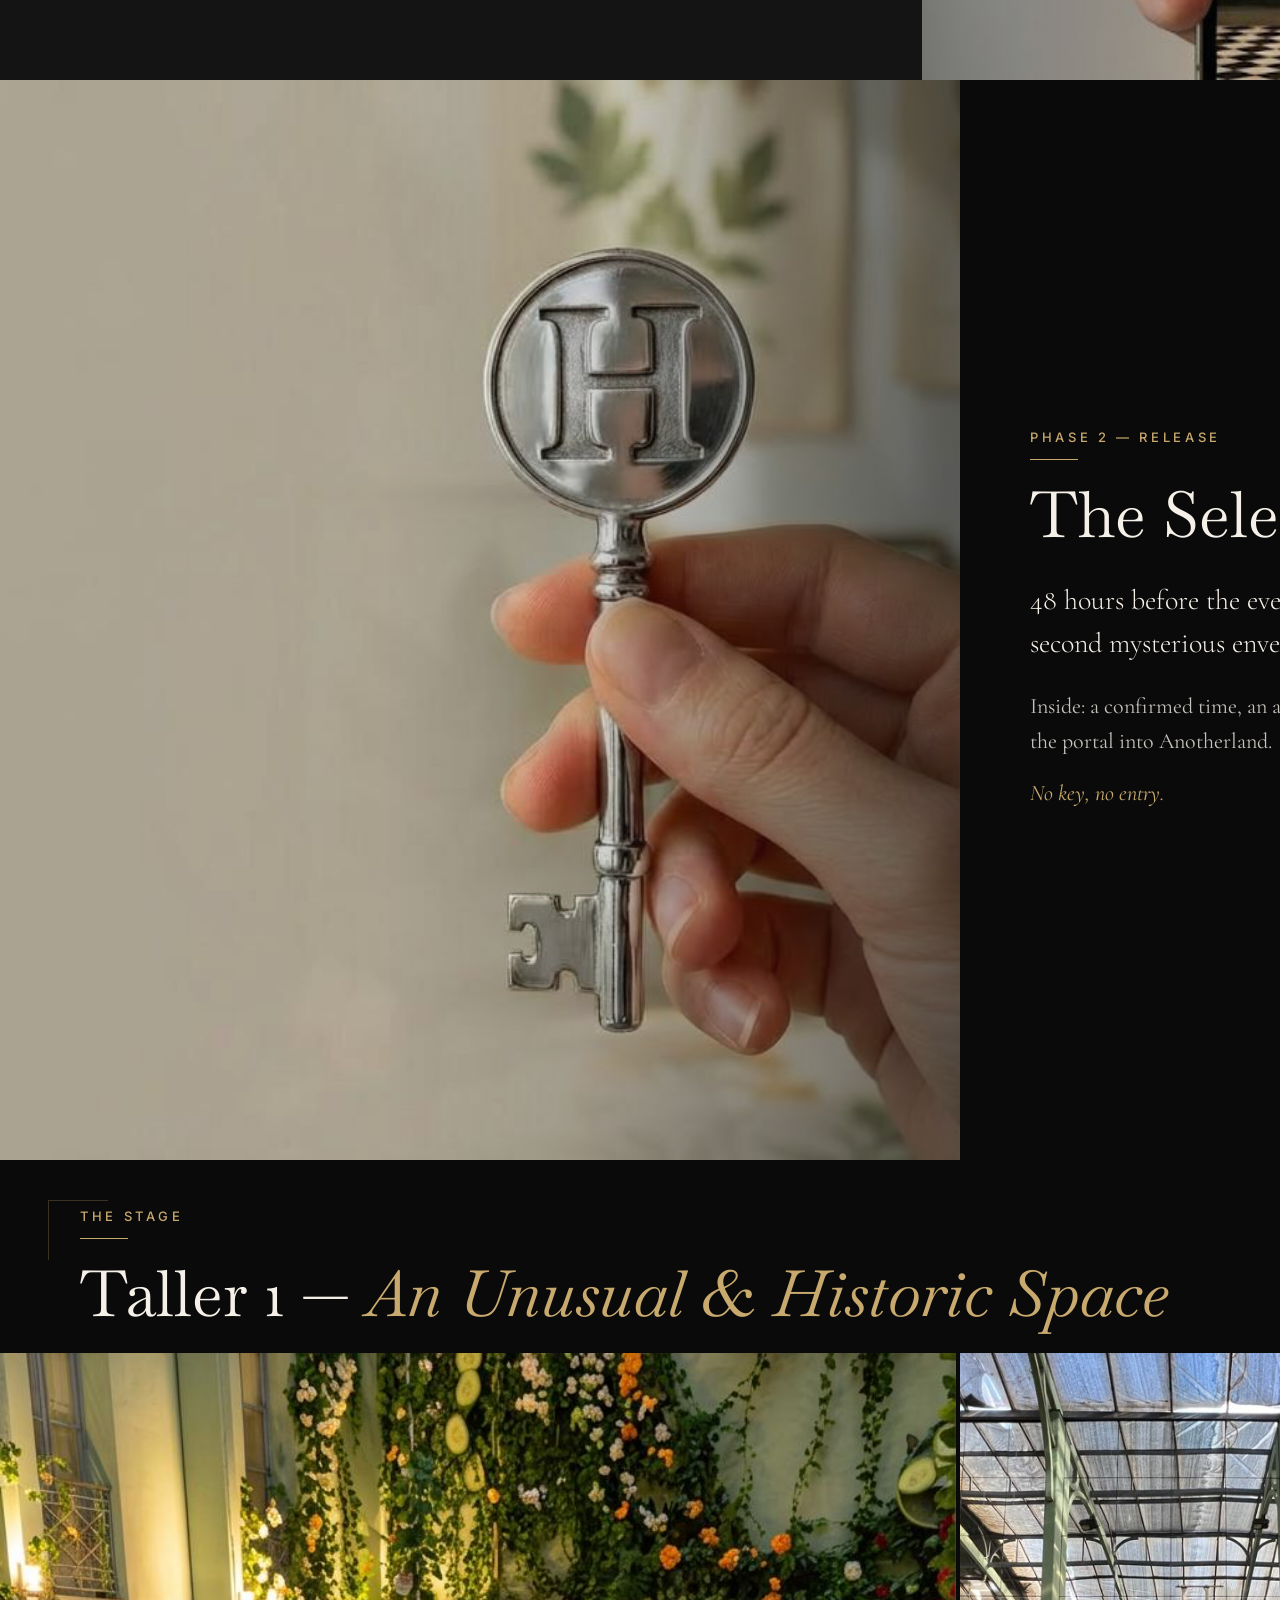
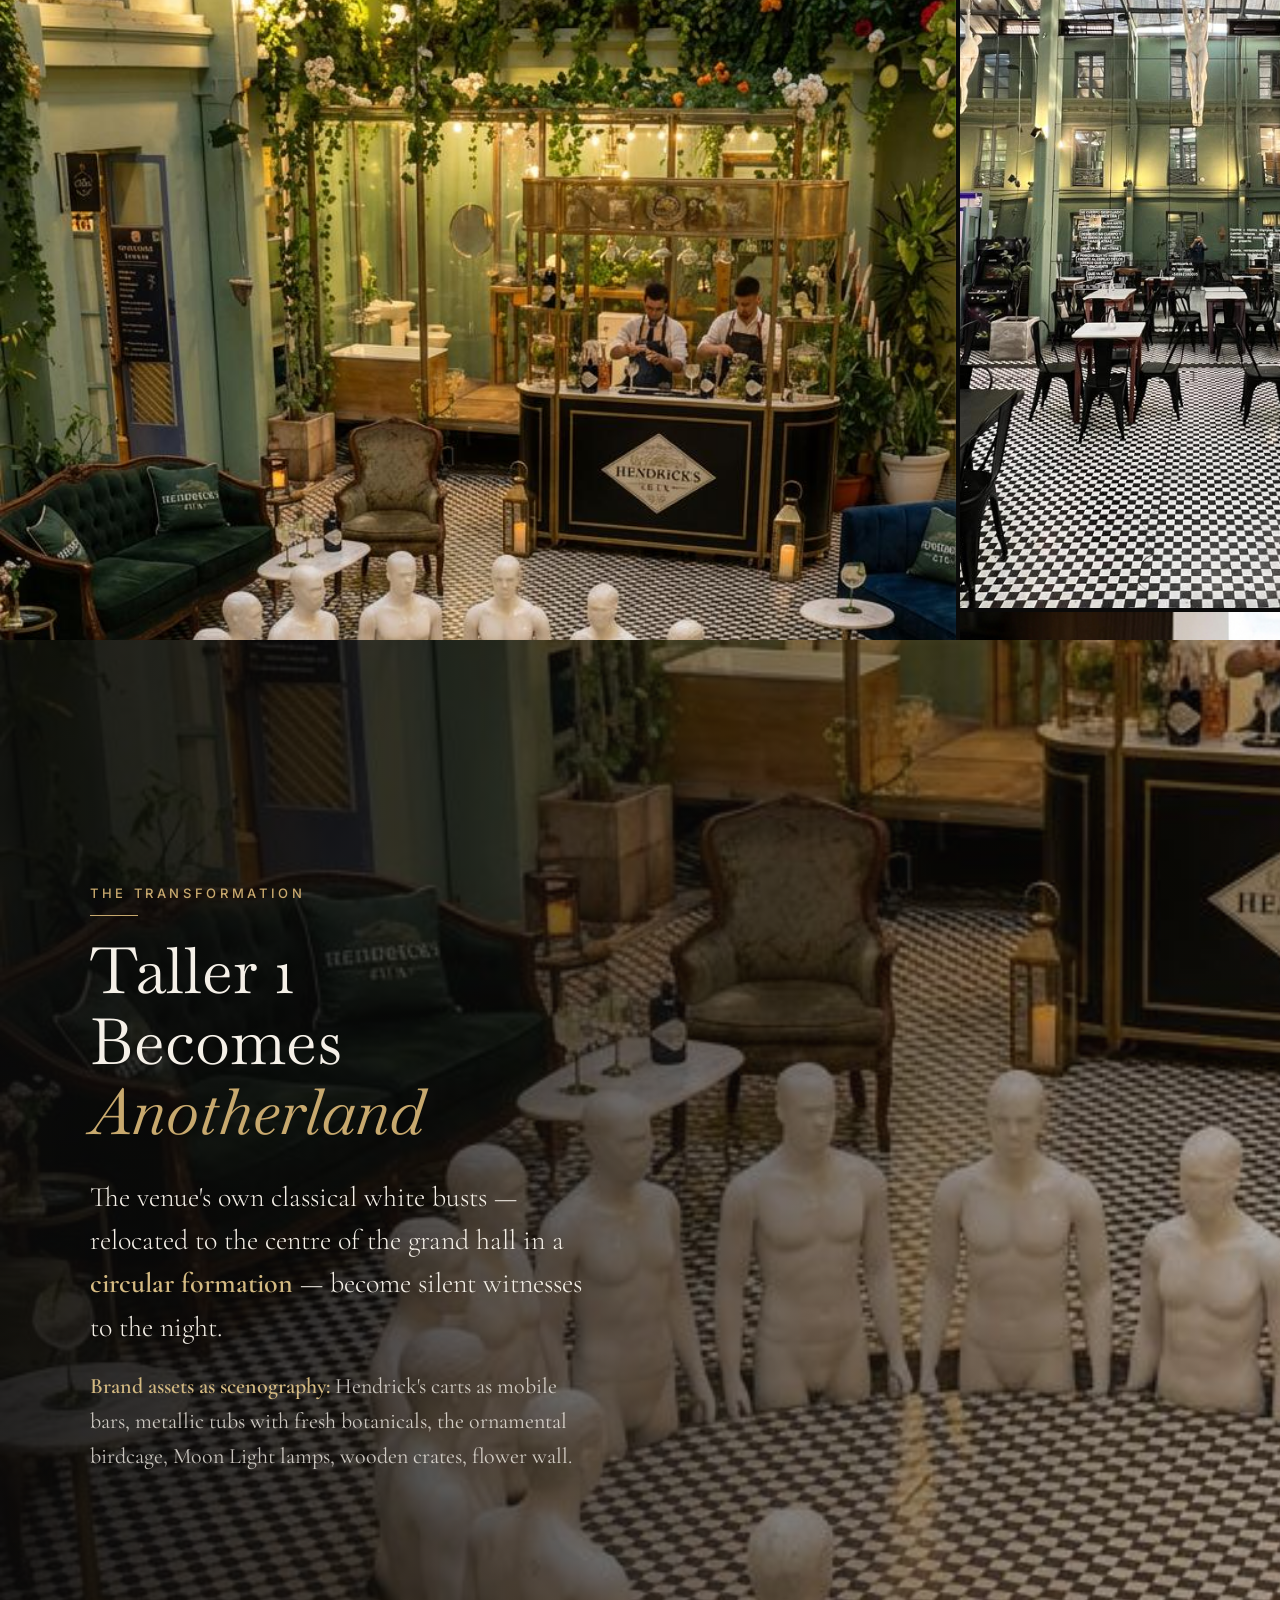
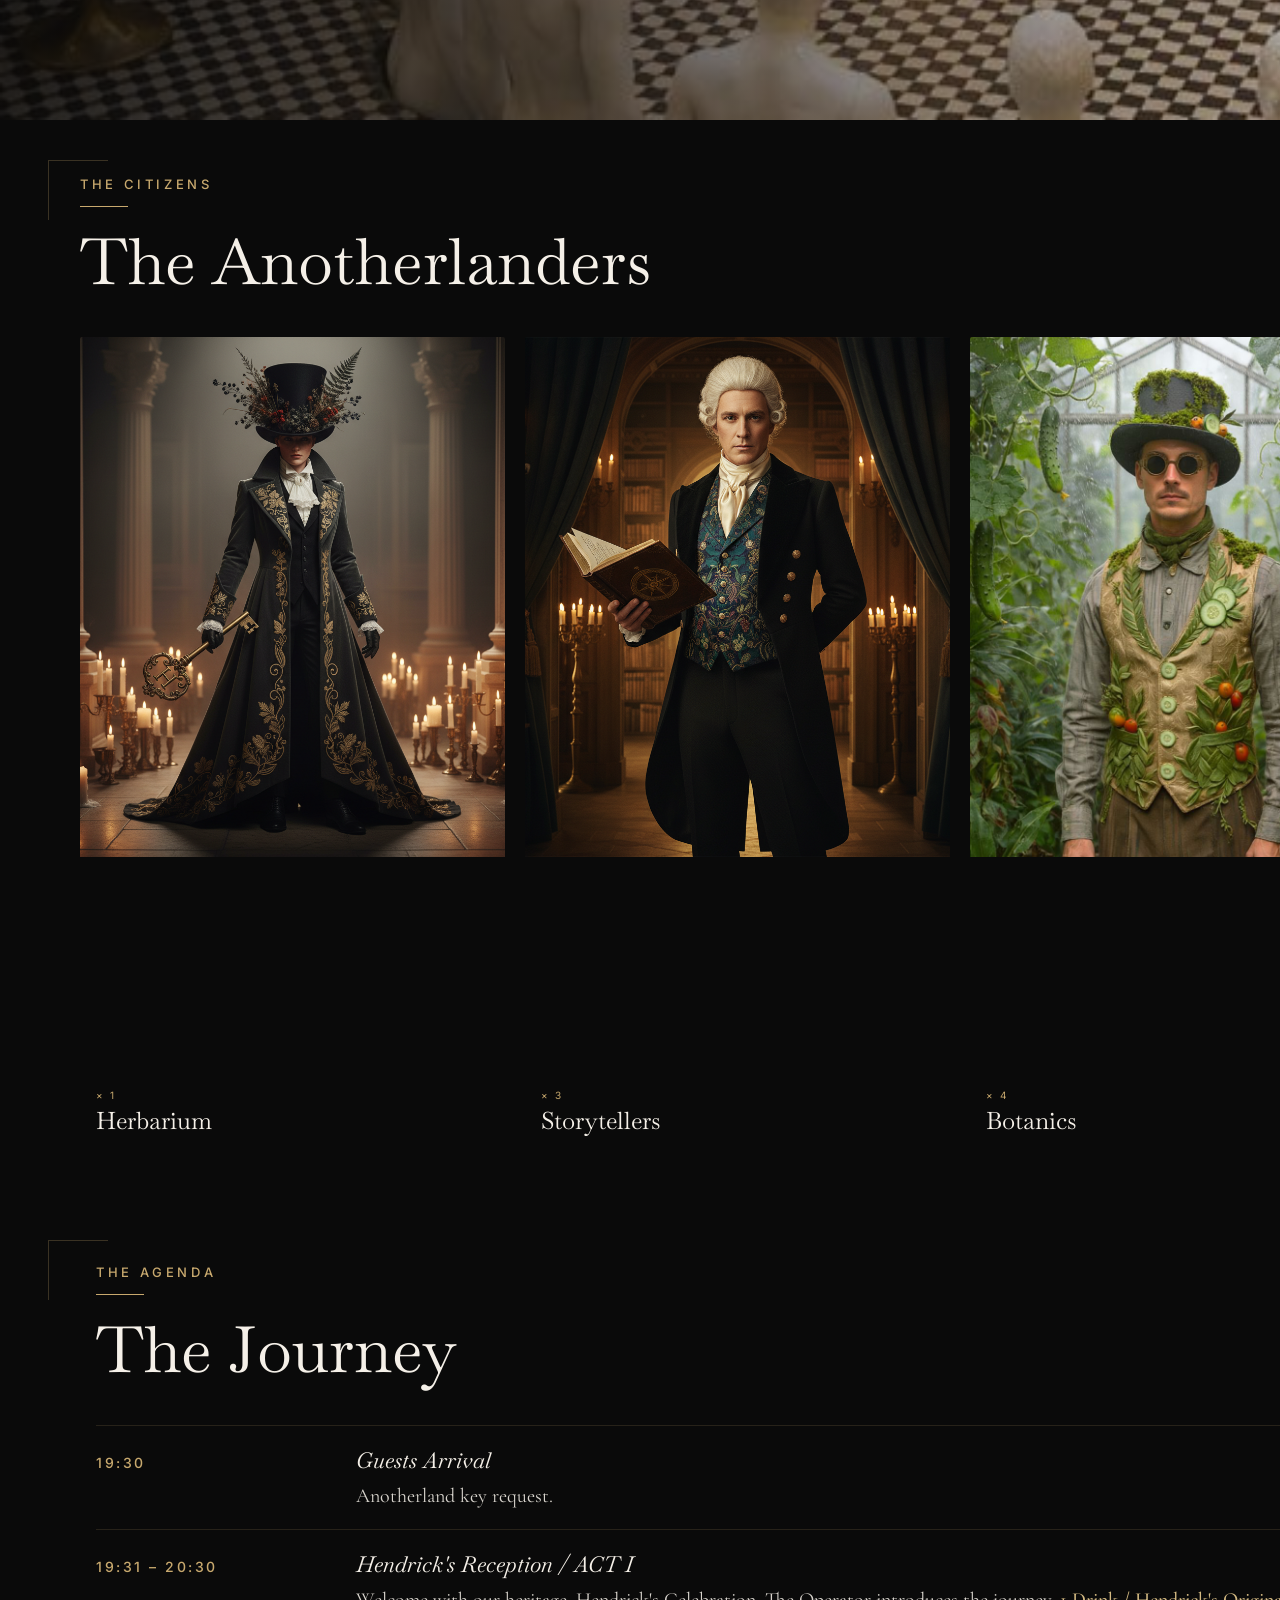
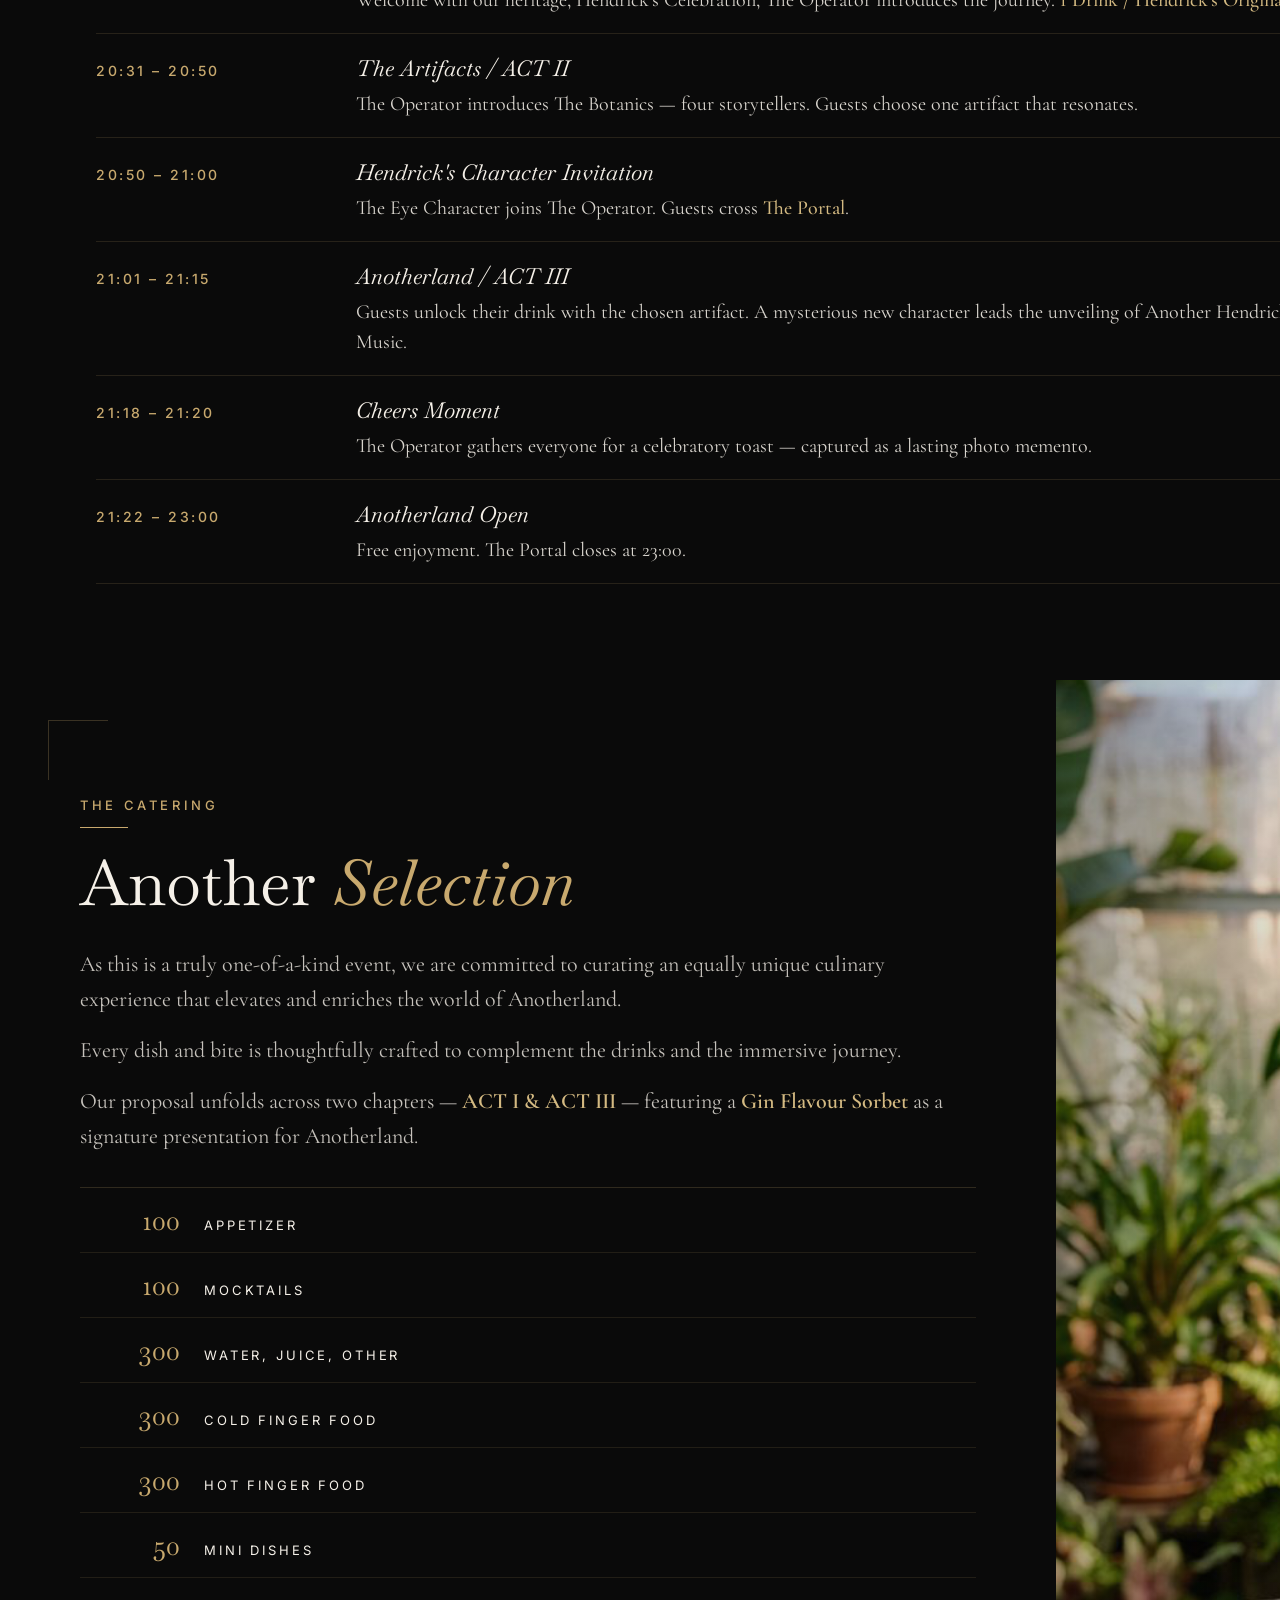
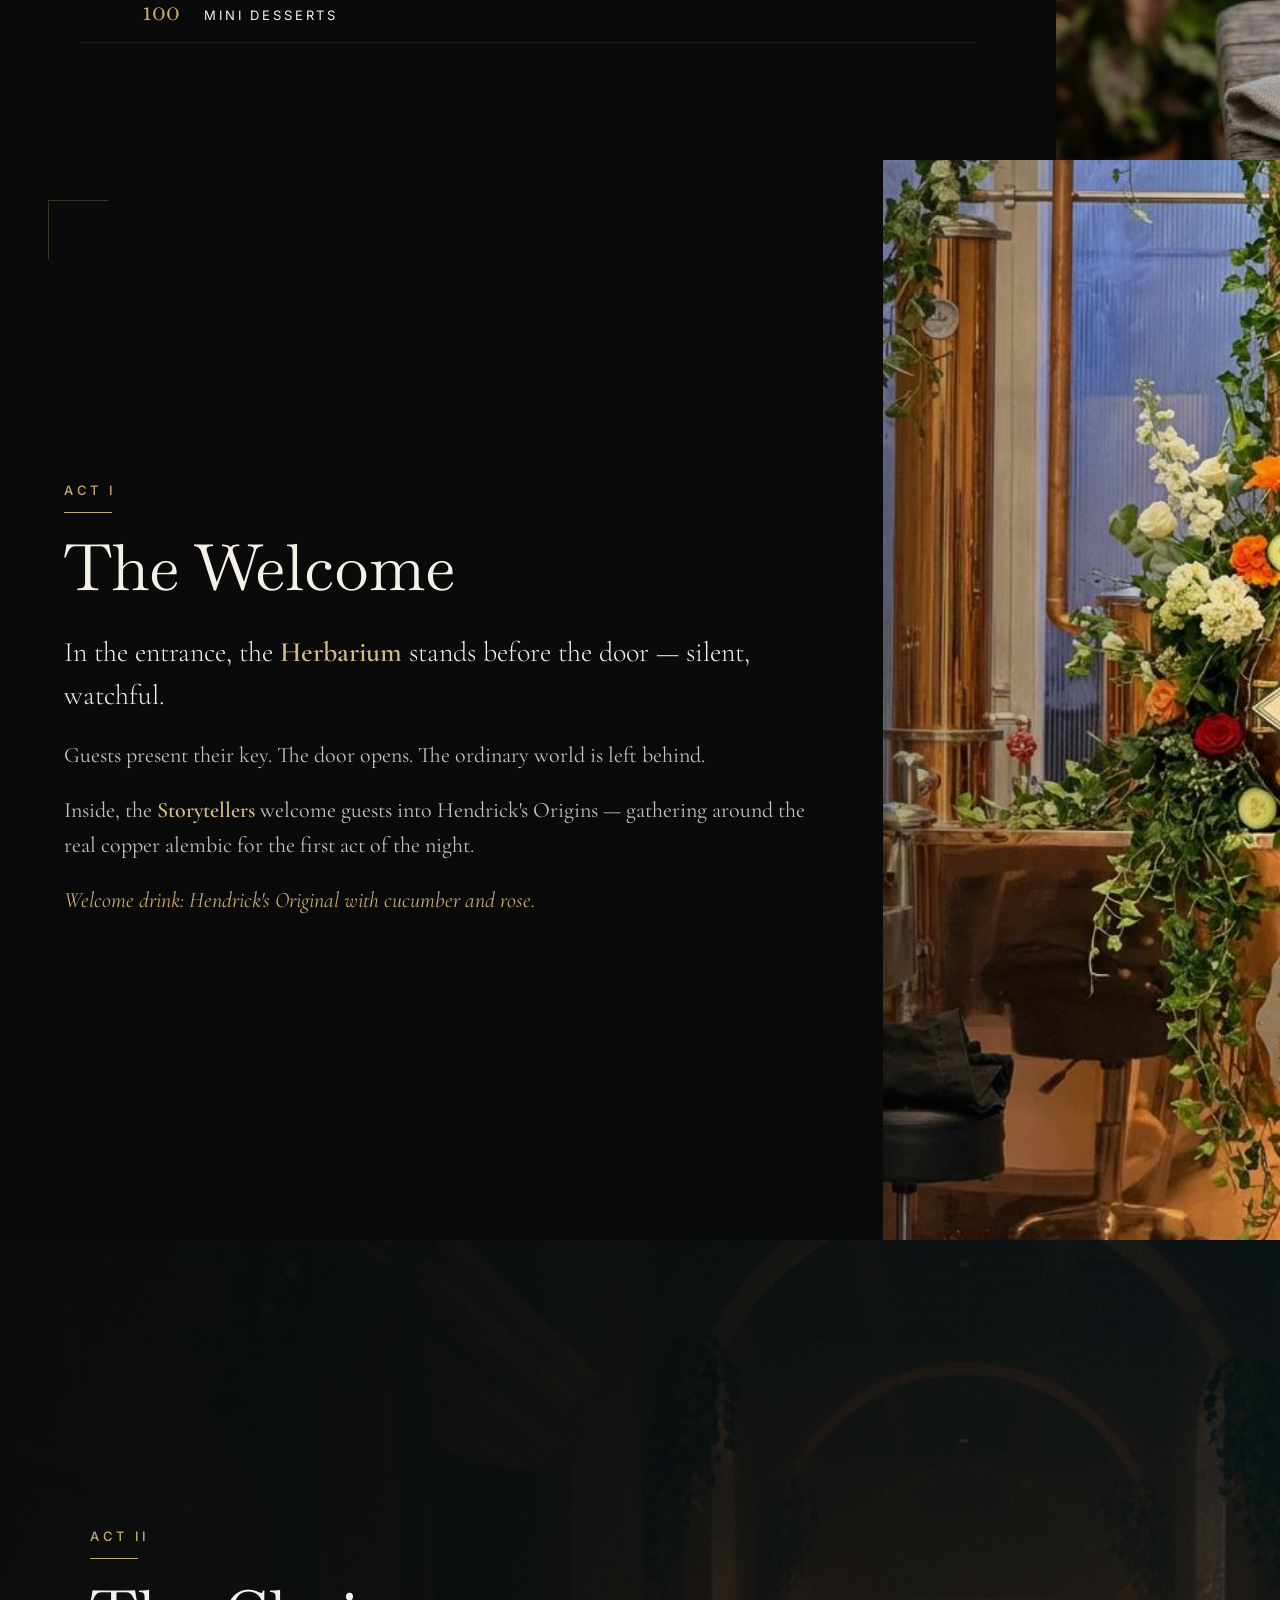
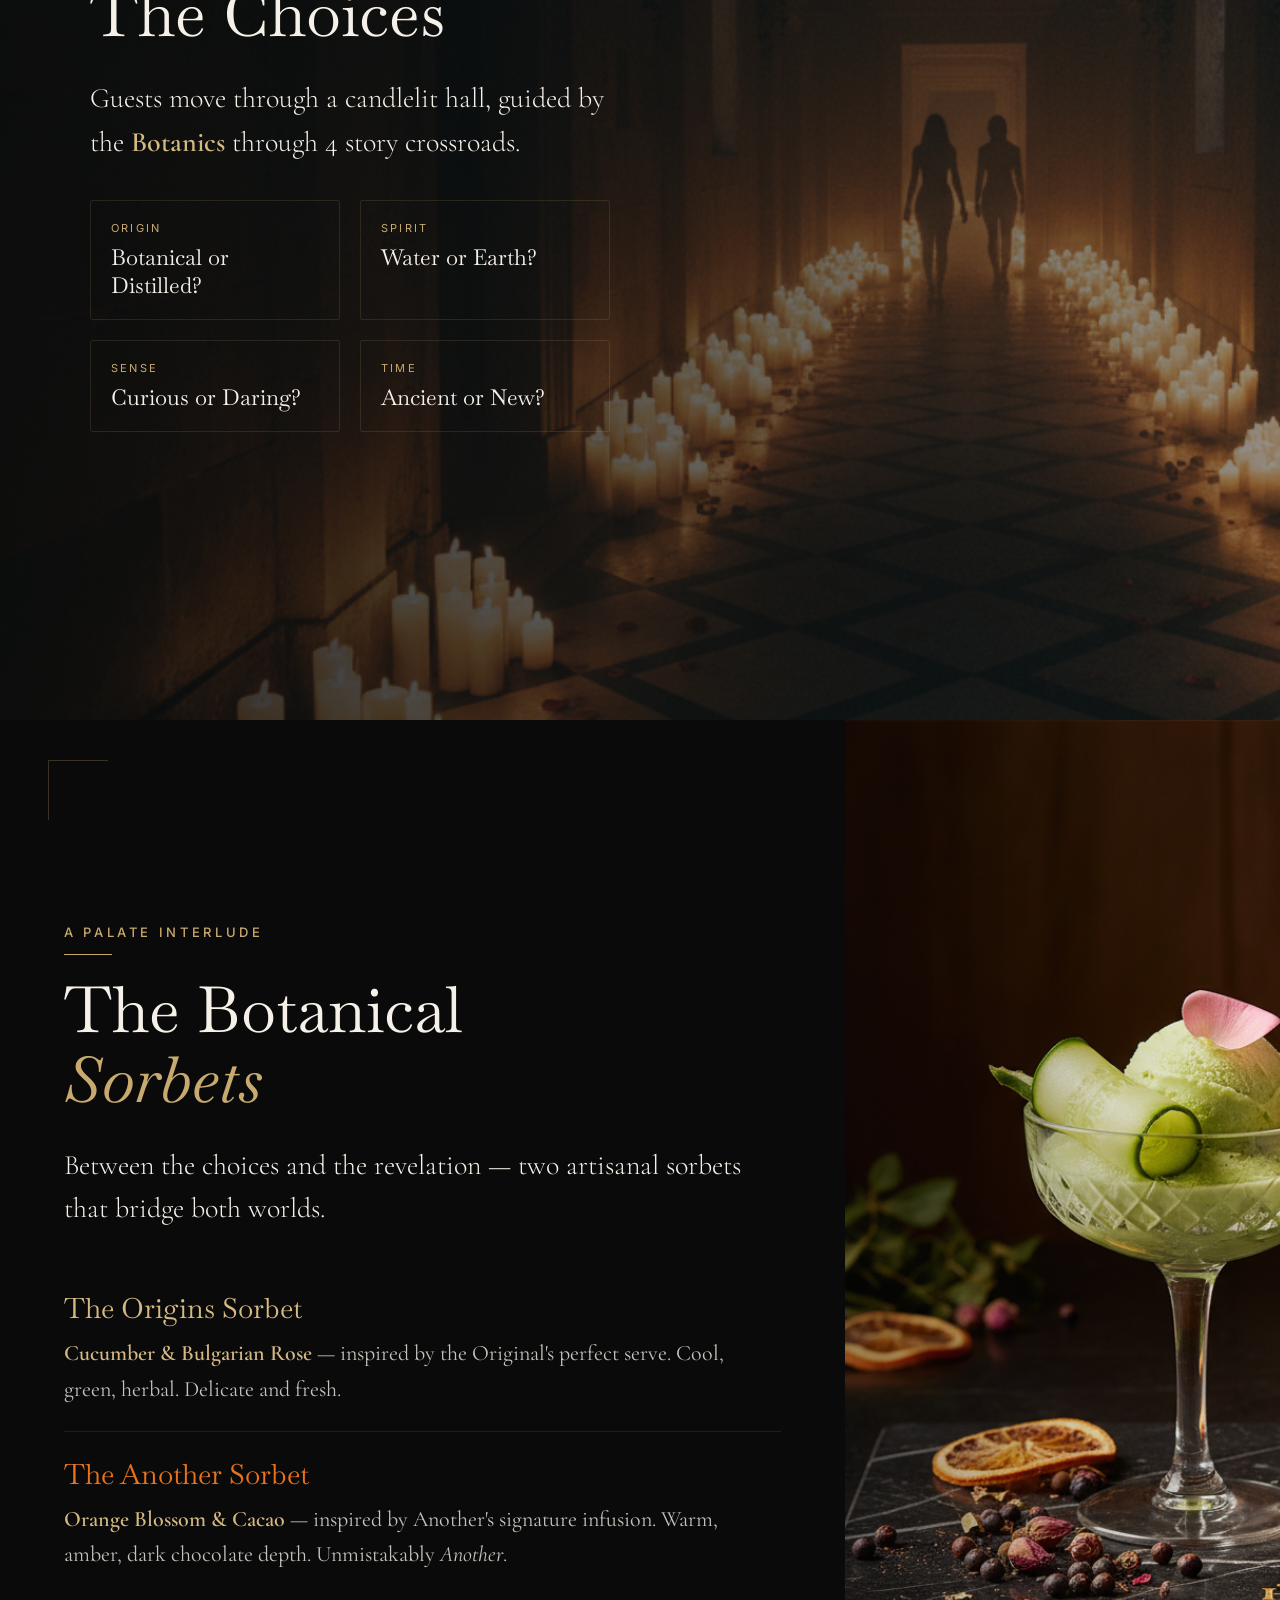
==== commit 234ccfe2: "feat: swap sorbet render to greenhouse variant Replace render-sorbets.jpg with pdf-greenhouse-sorbet" ====
--- a/site/print.html
+++ b/site/print.html
@@ -930,7 +930,7 @@
       </div>
     </div>
     <div class="split__img" style="flex:0 0 45%;">
-      <img src="images/renders/render-sorbets.jpg" alt="Gin Flavour Sorbet">
+      <img src="images/renders/pdf-greenhouse-sorbet.jpg" alt="Gin Flavour Sorbet" style="object-position:center;">
     </div>
   </div>
 </div>
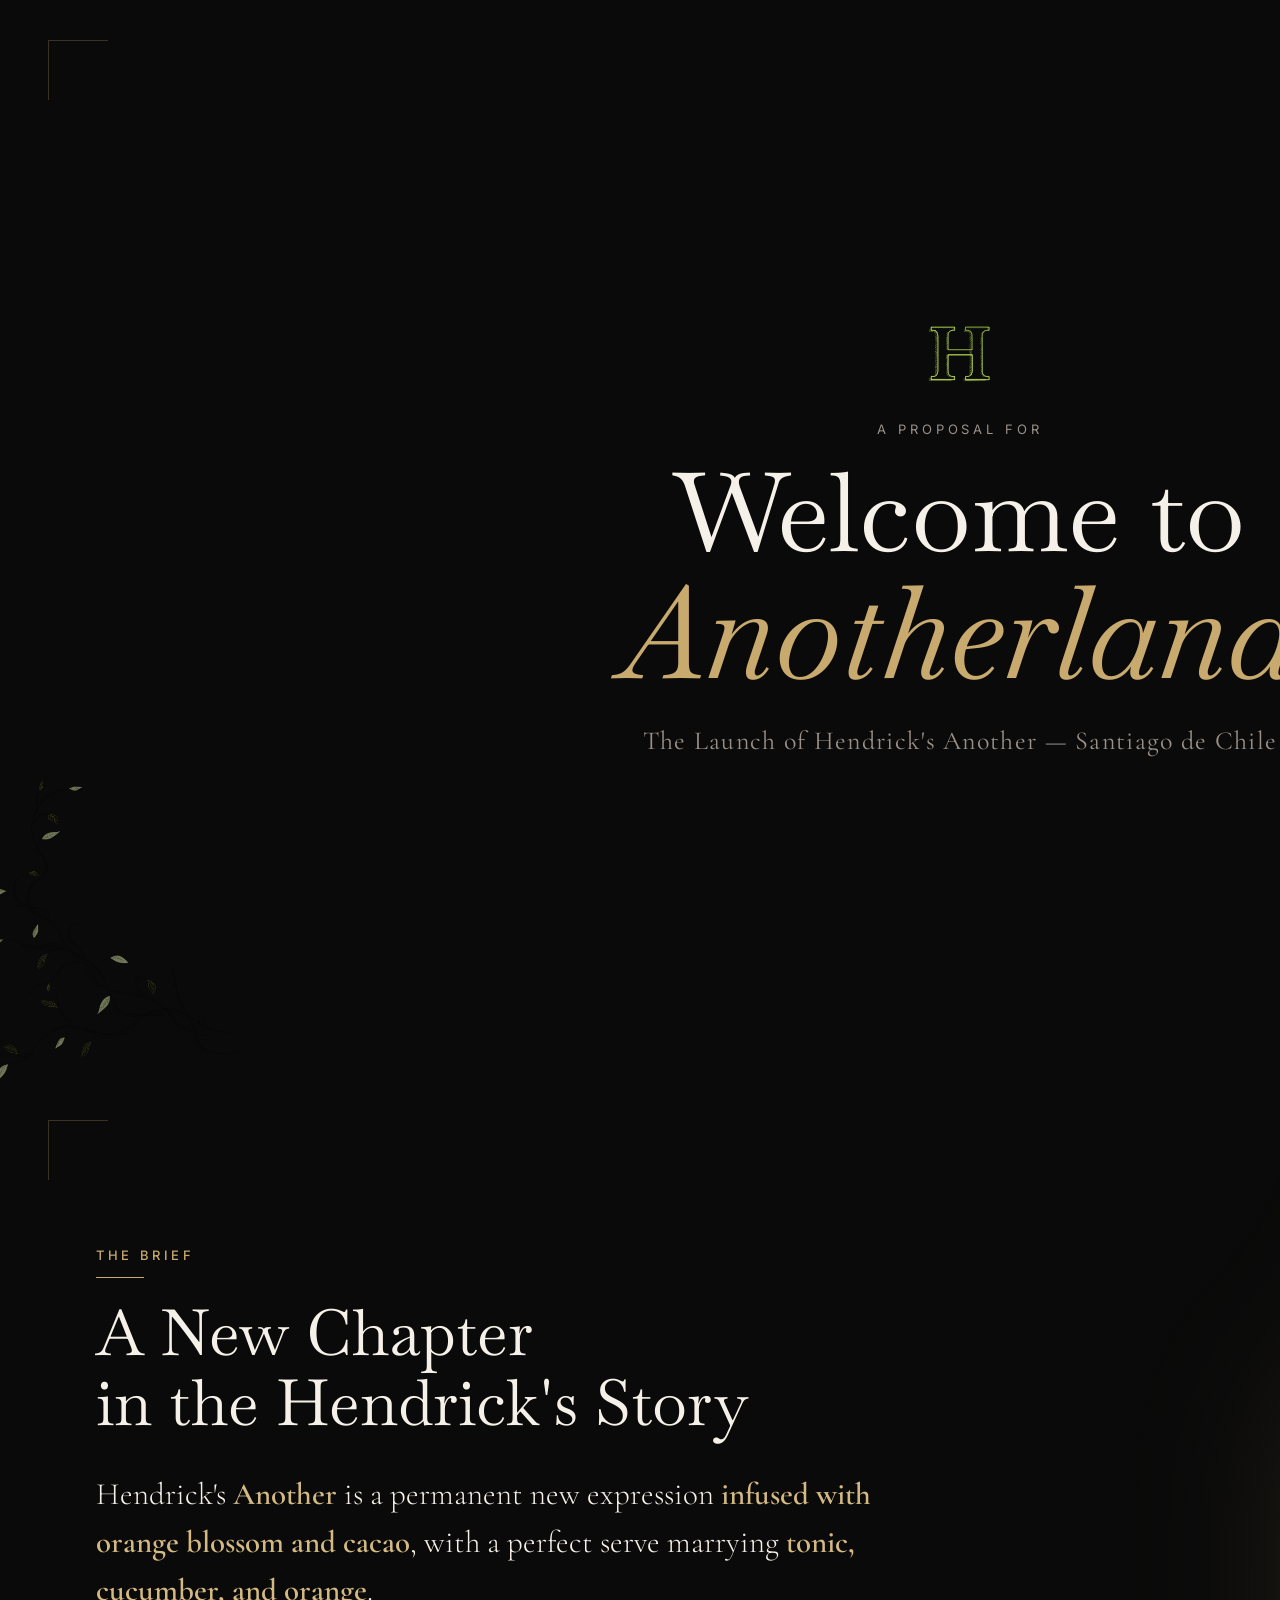
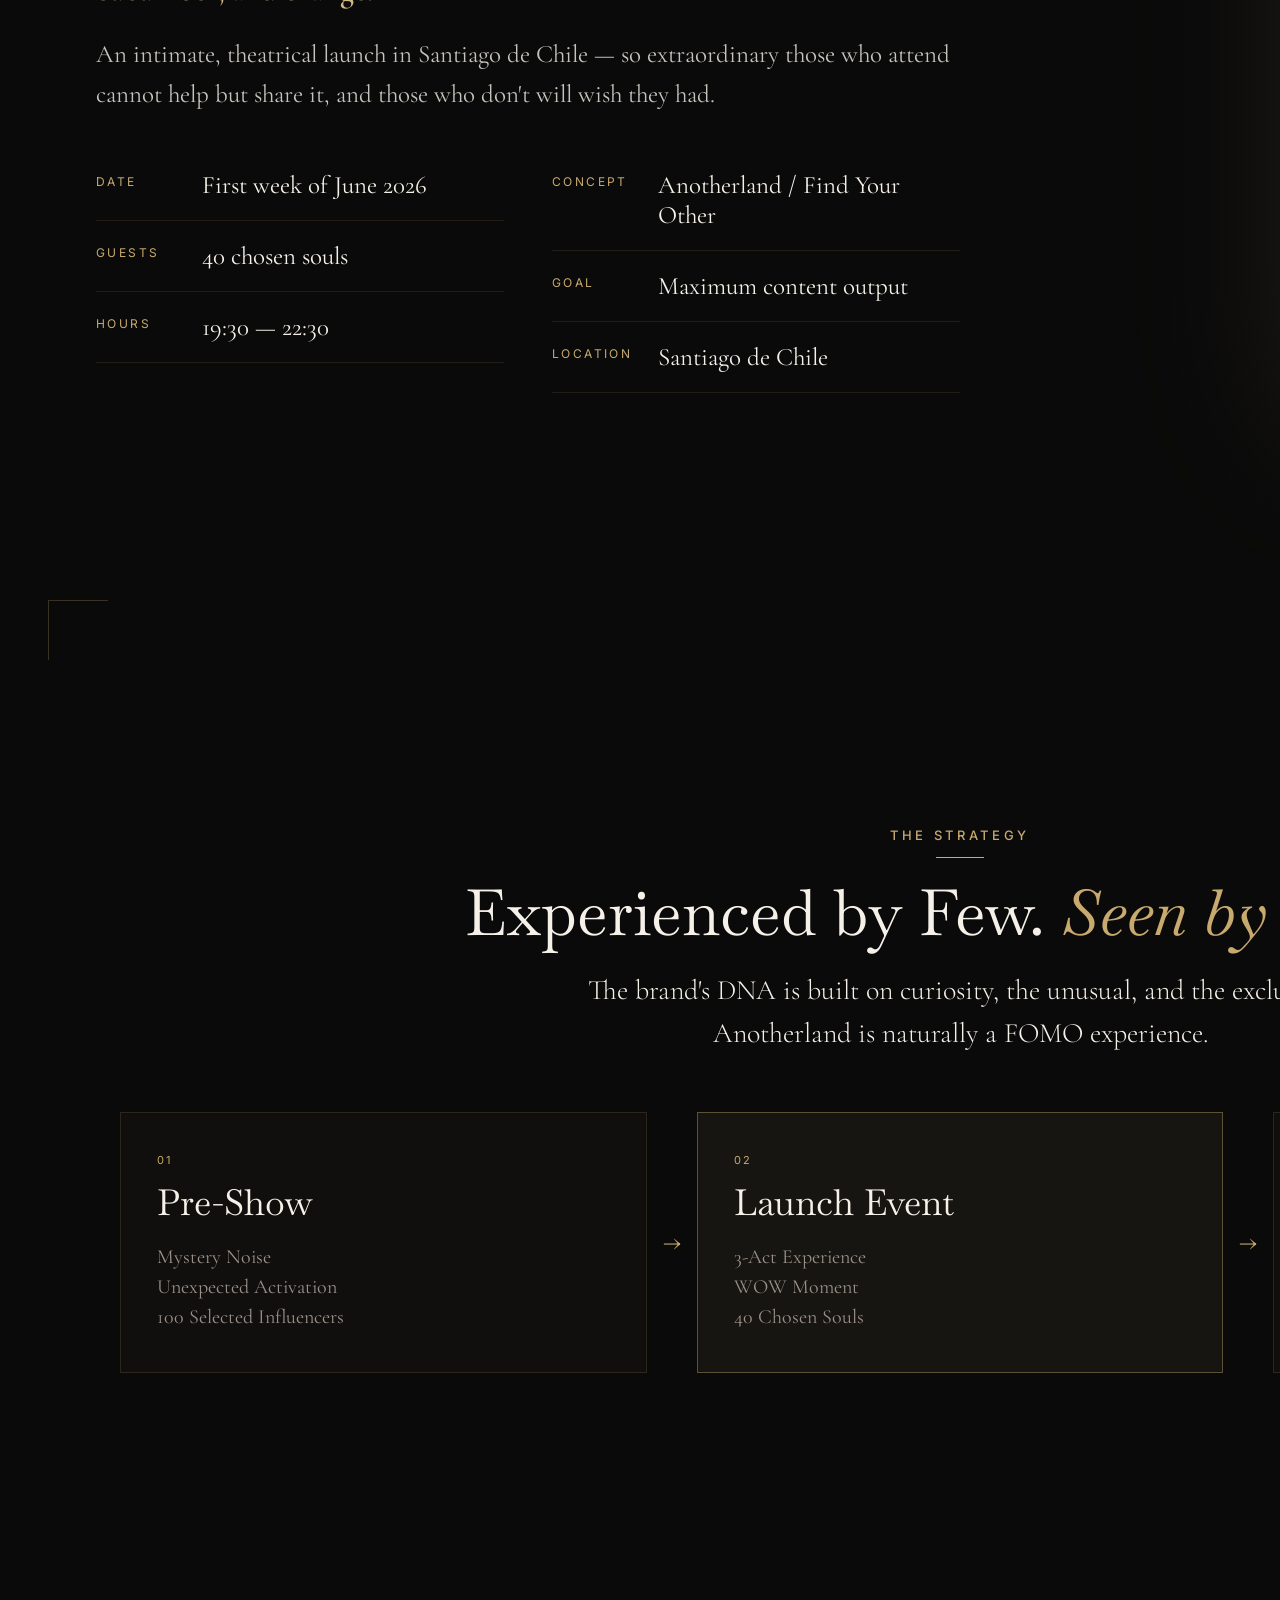
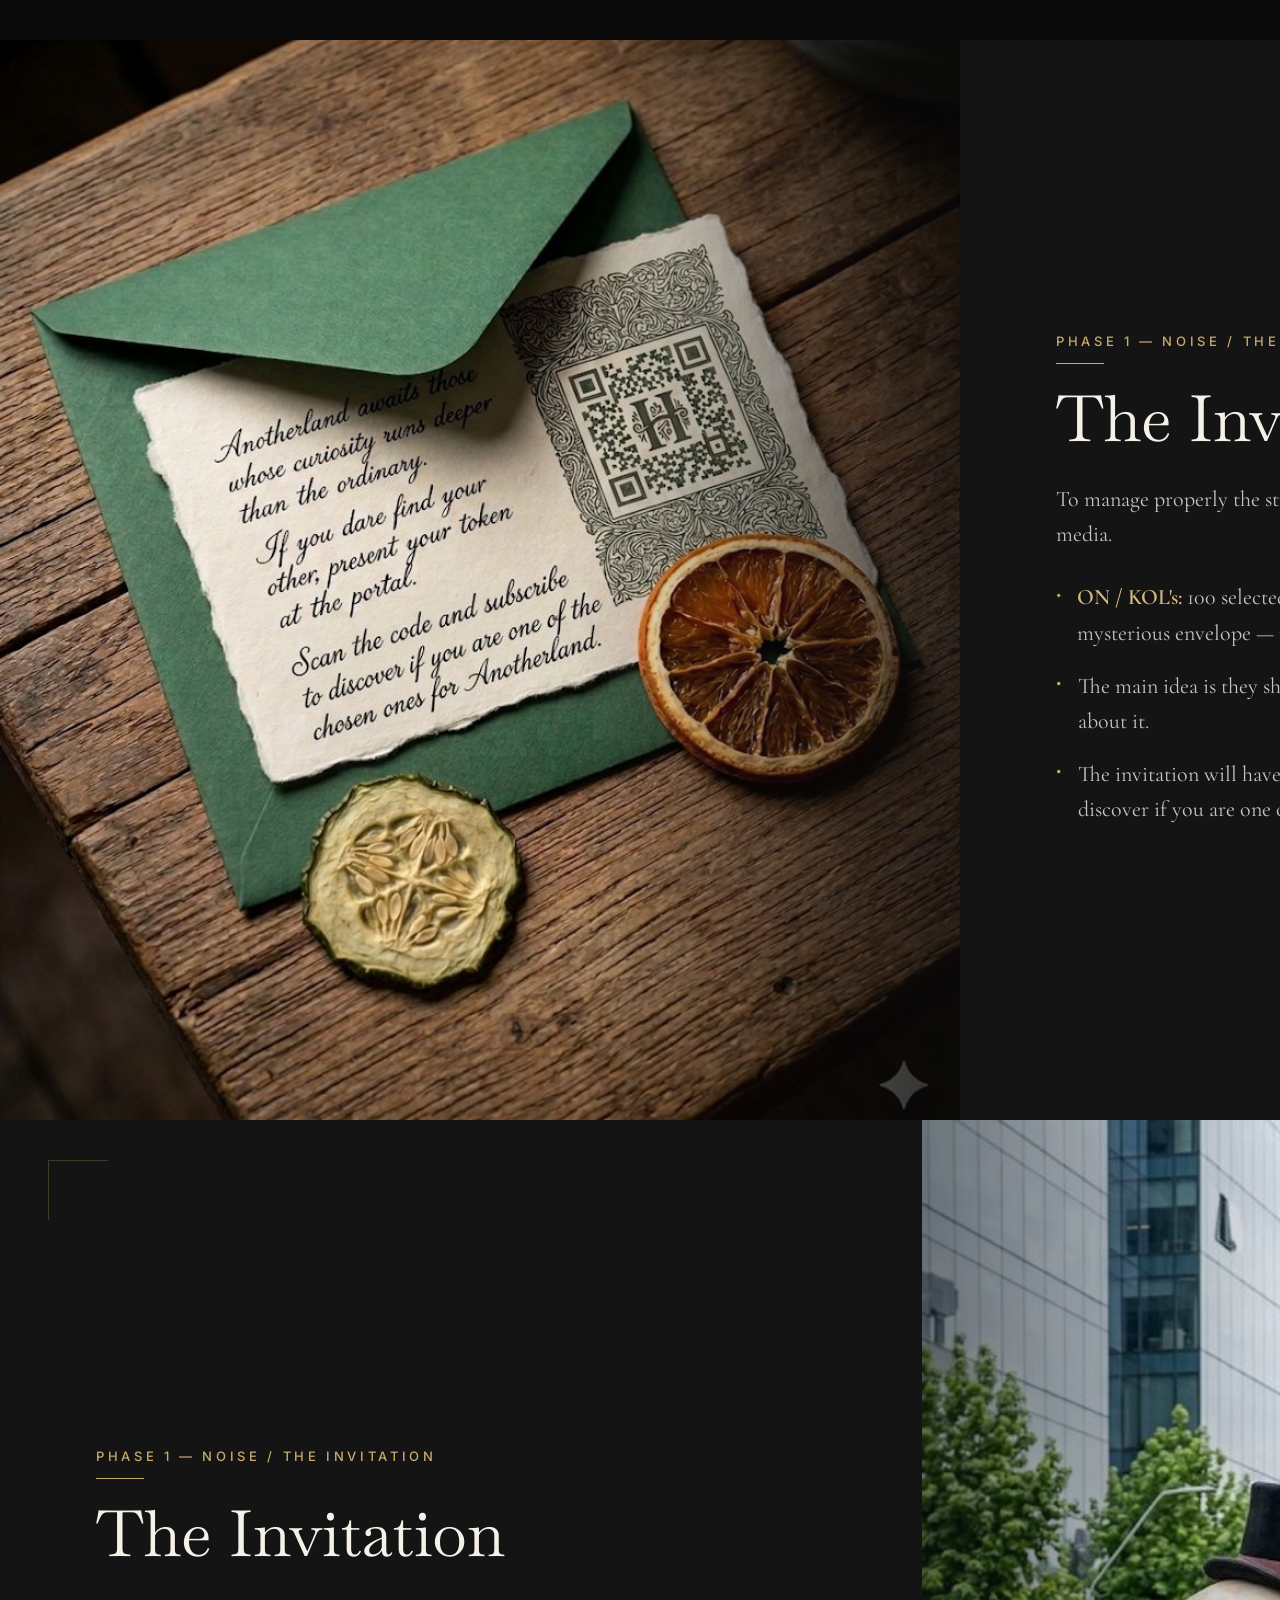
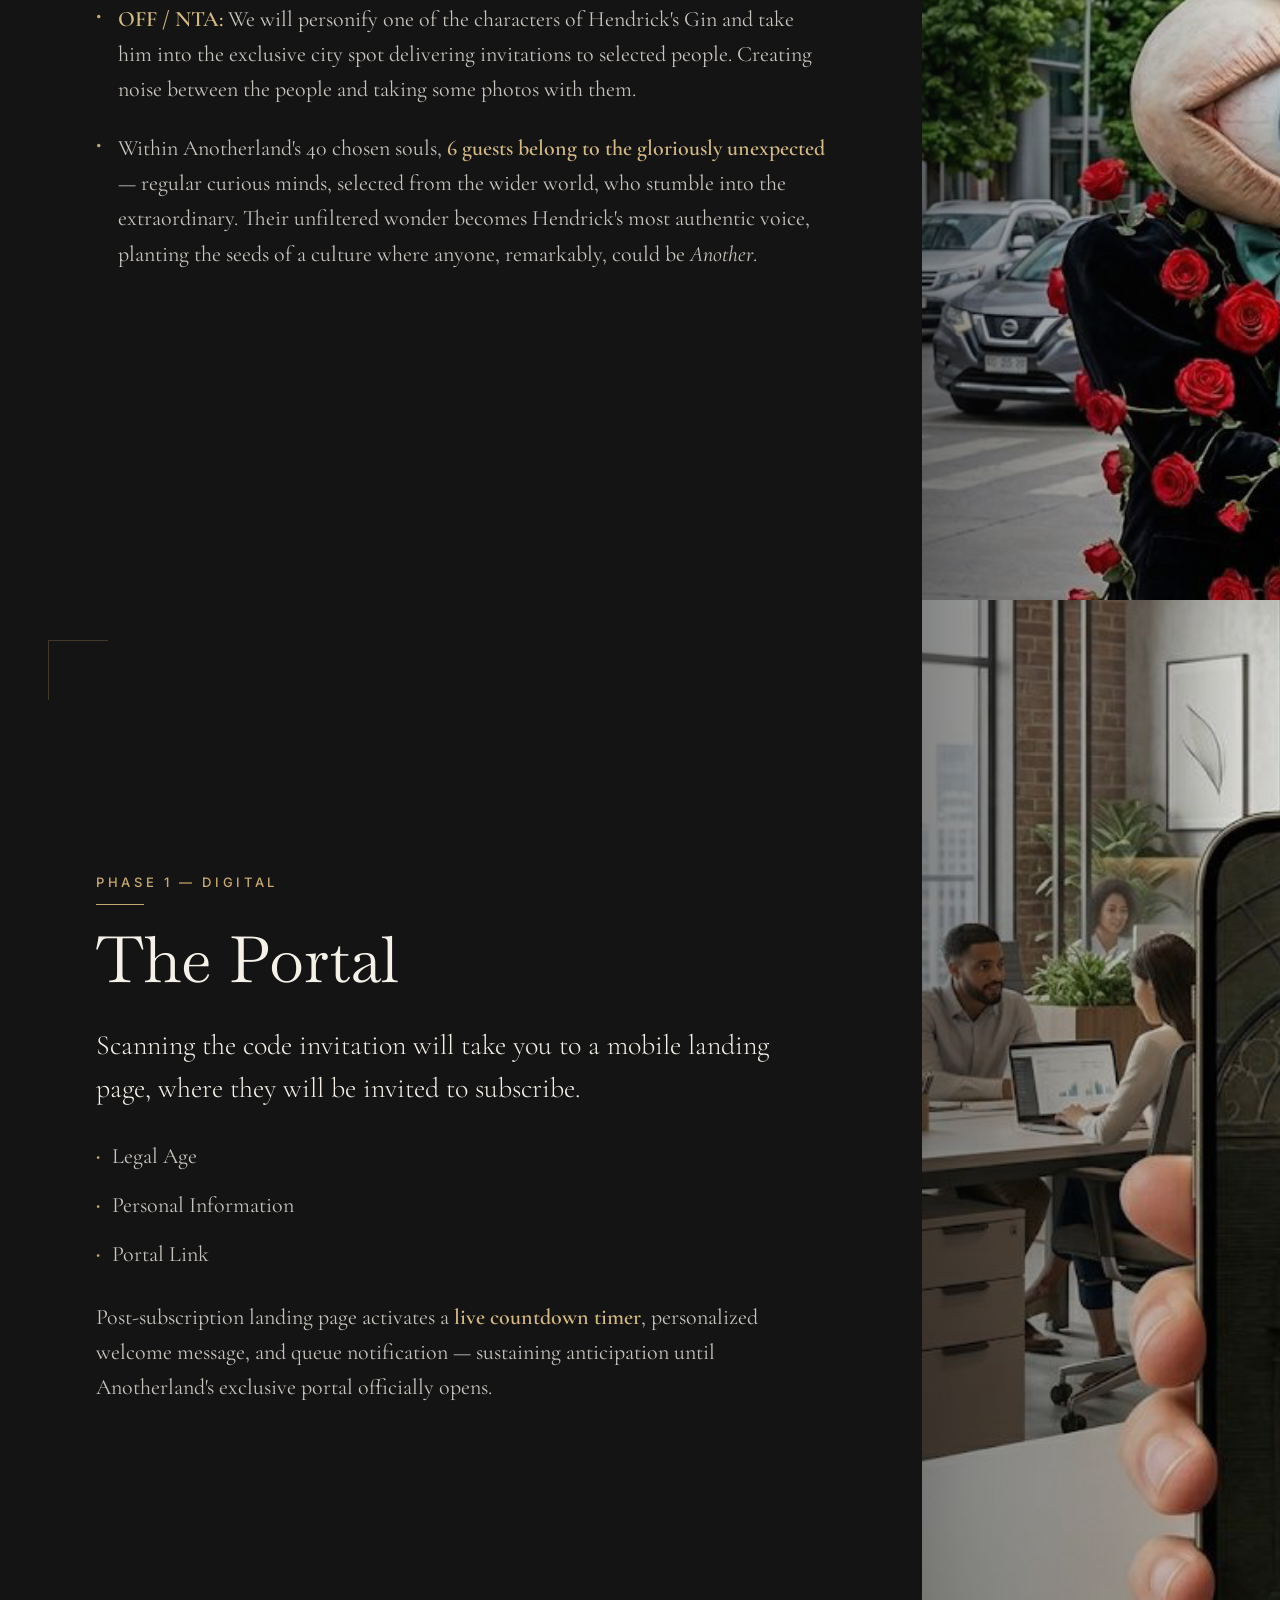
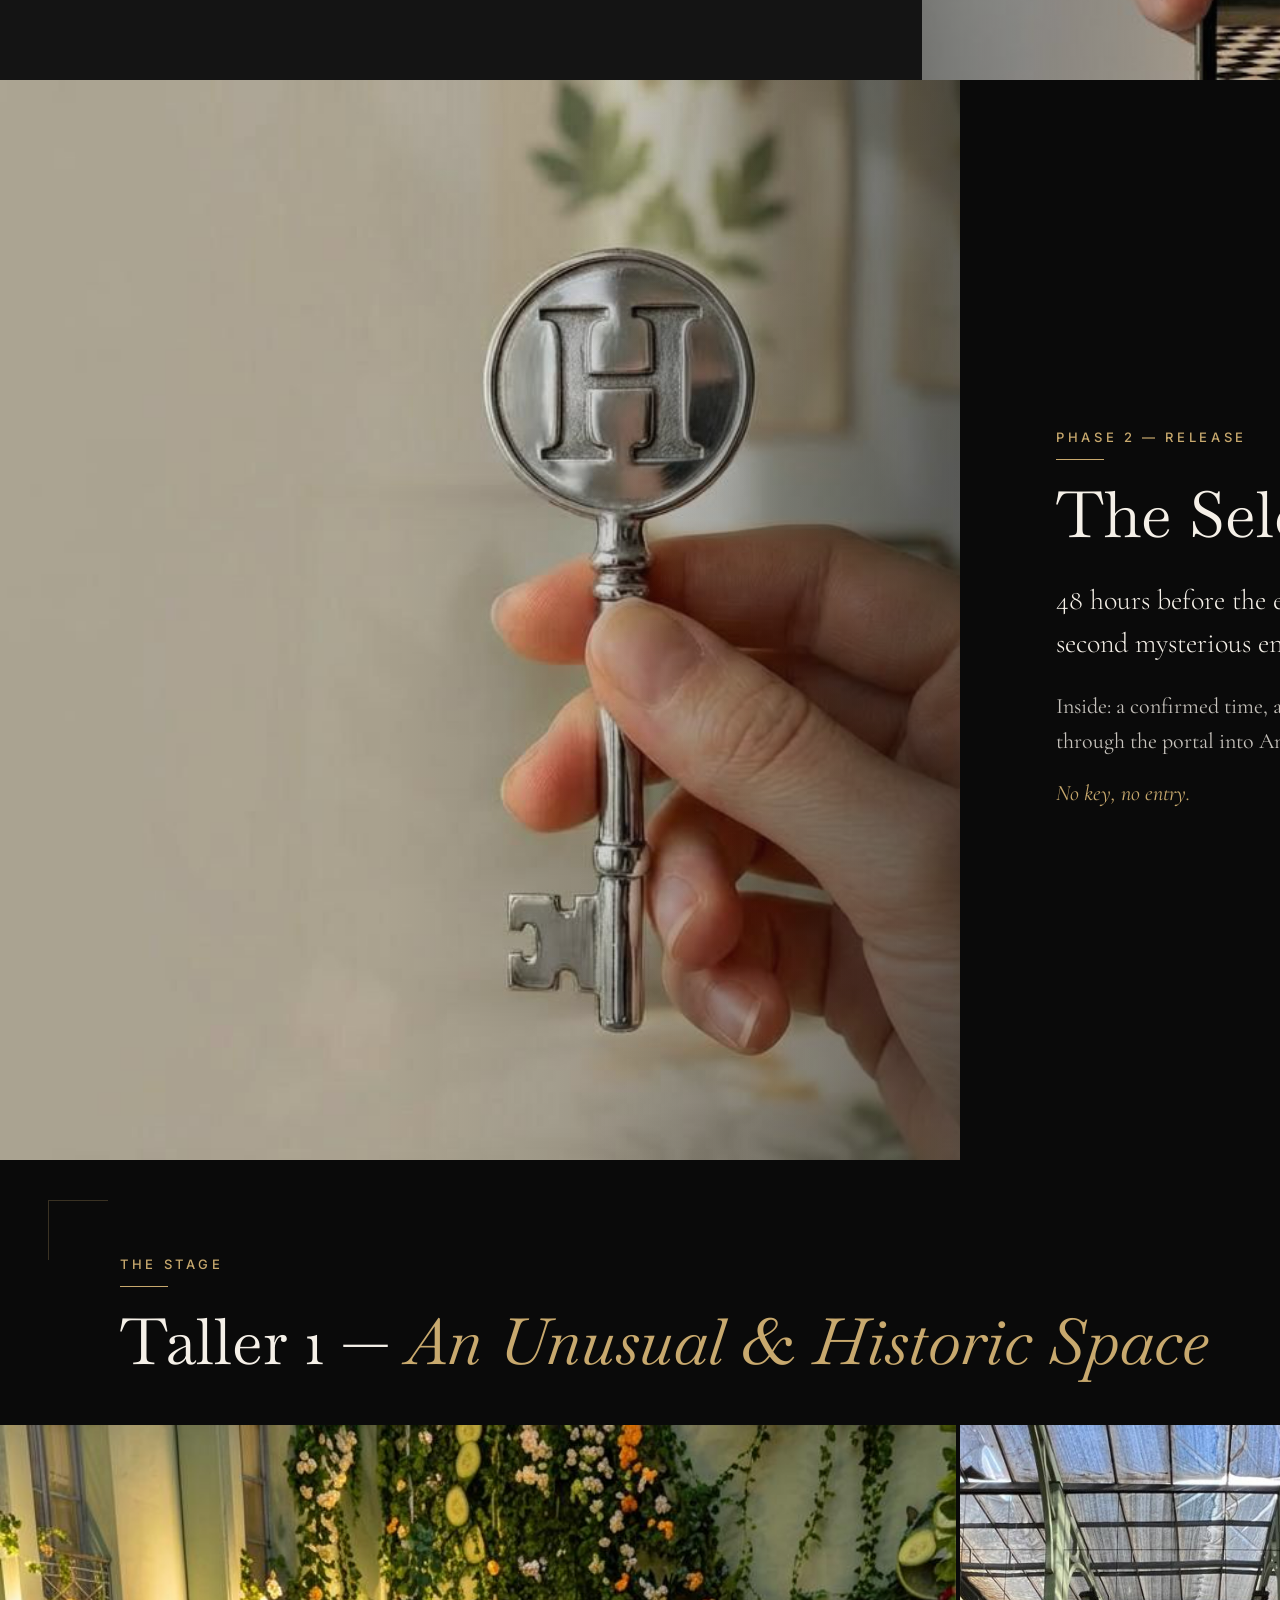
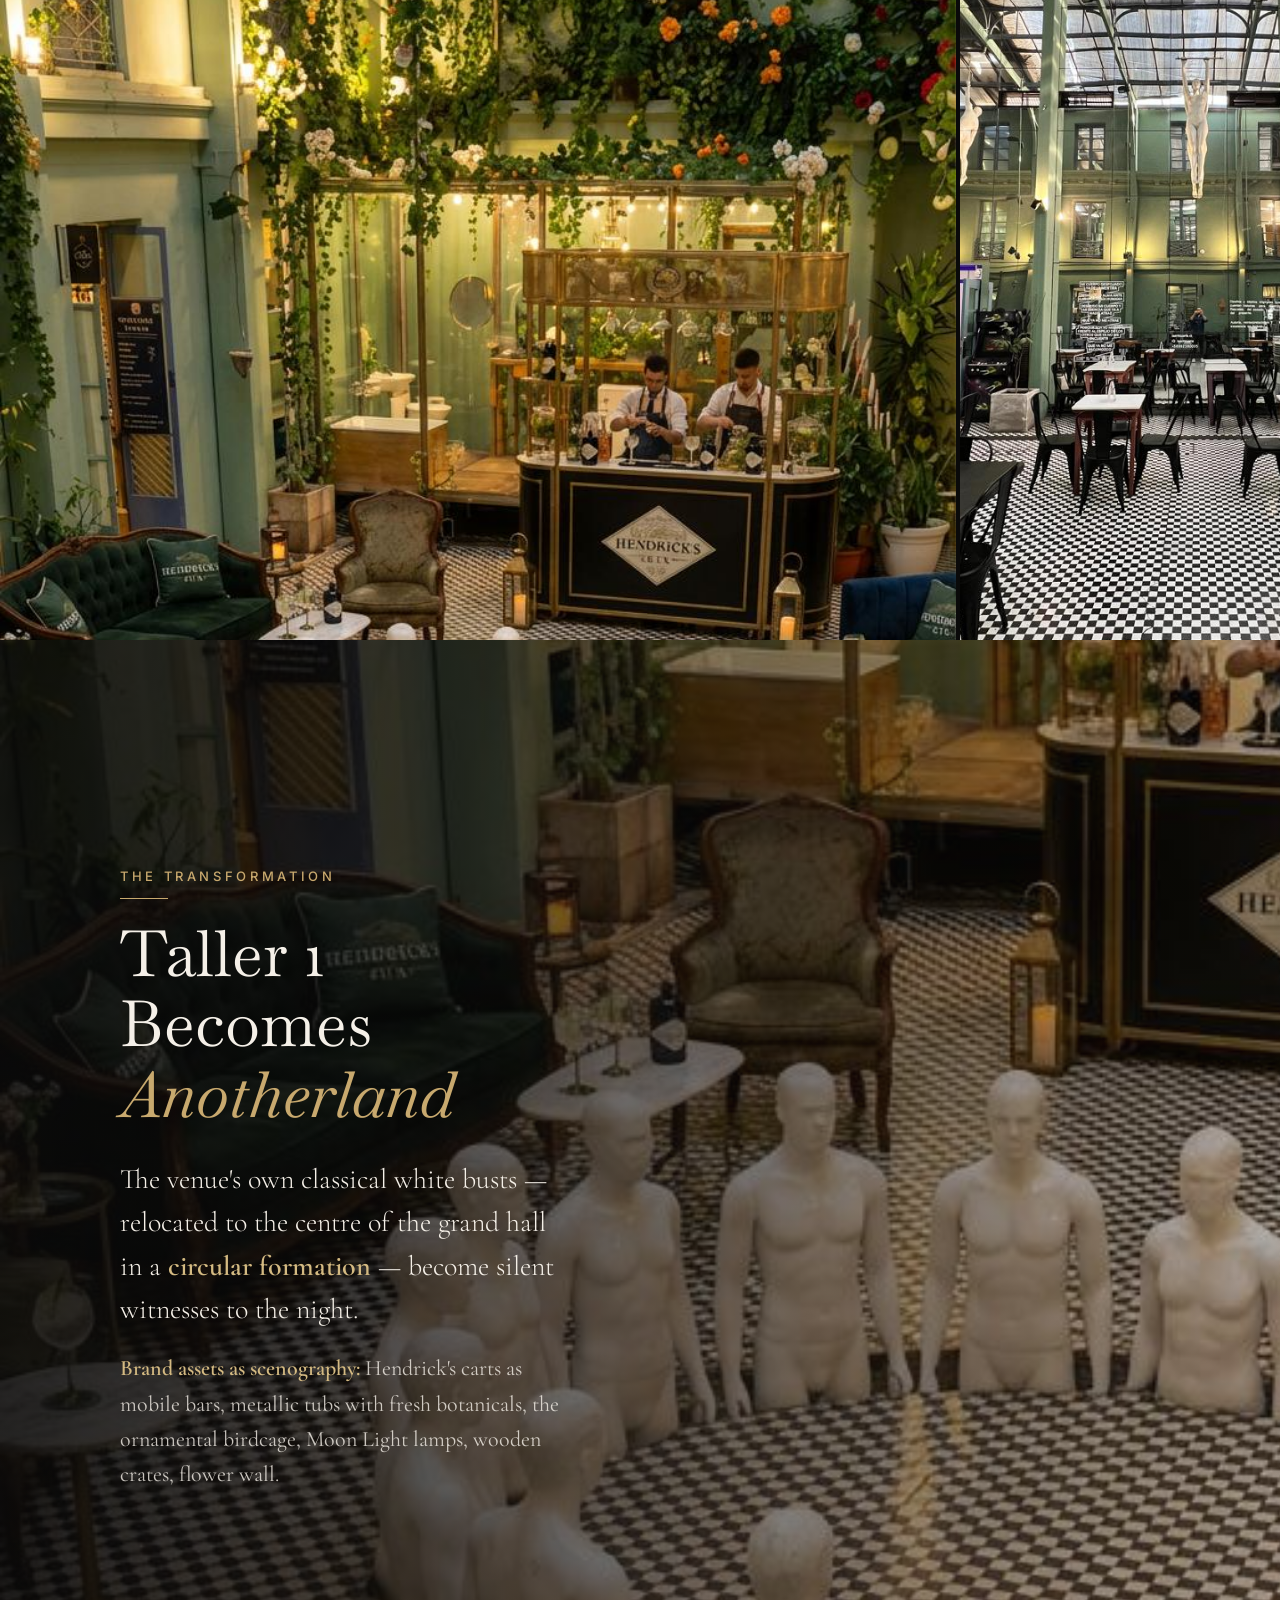
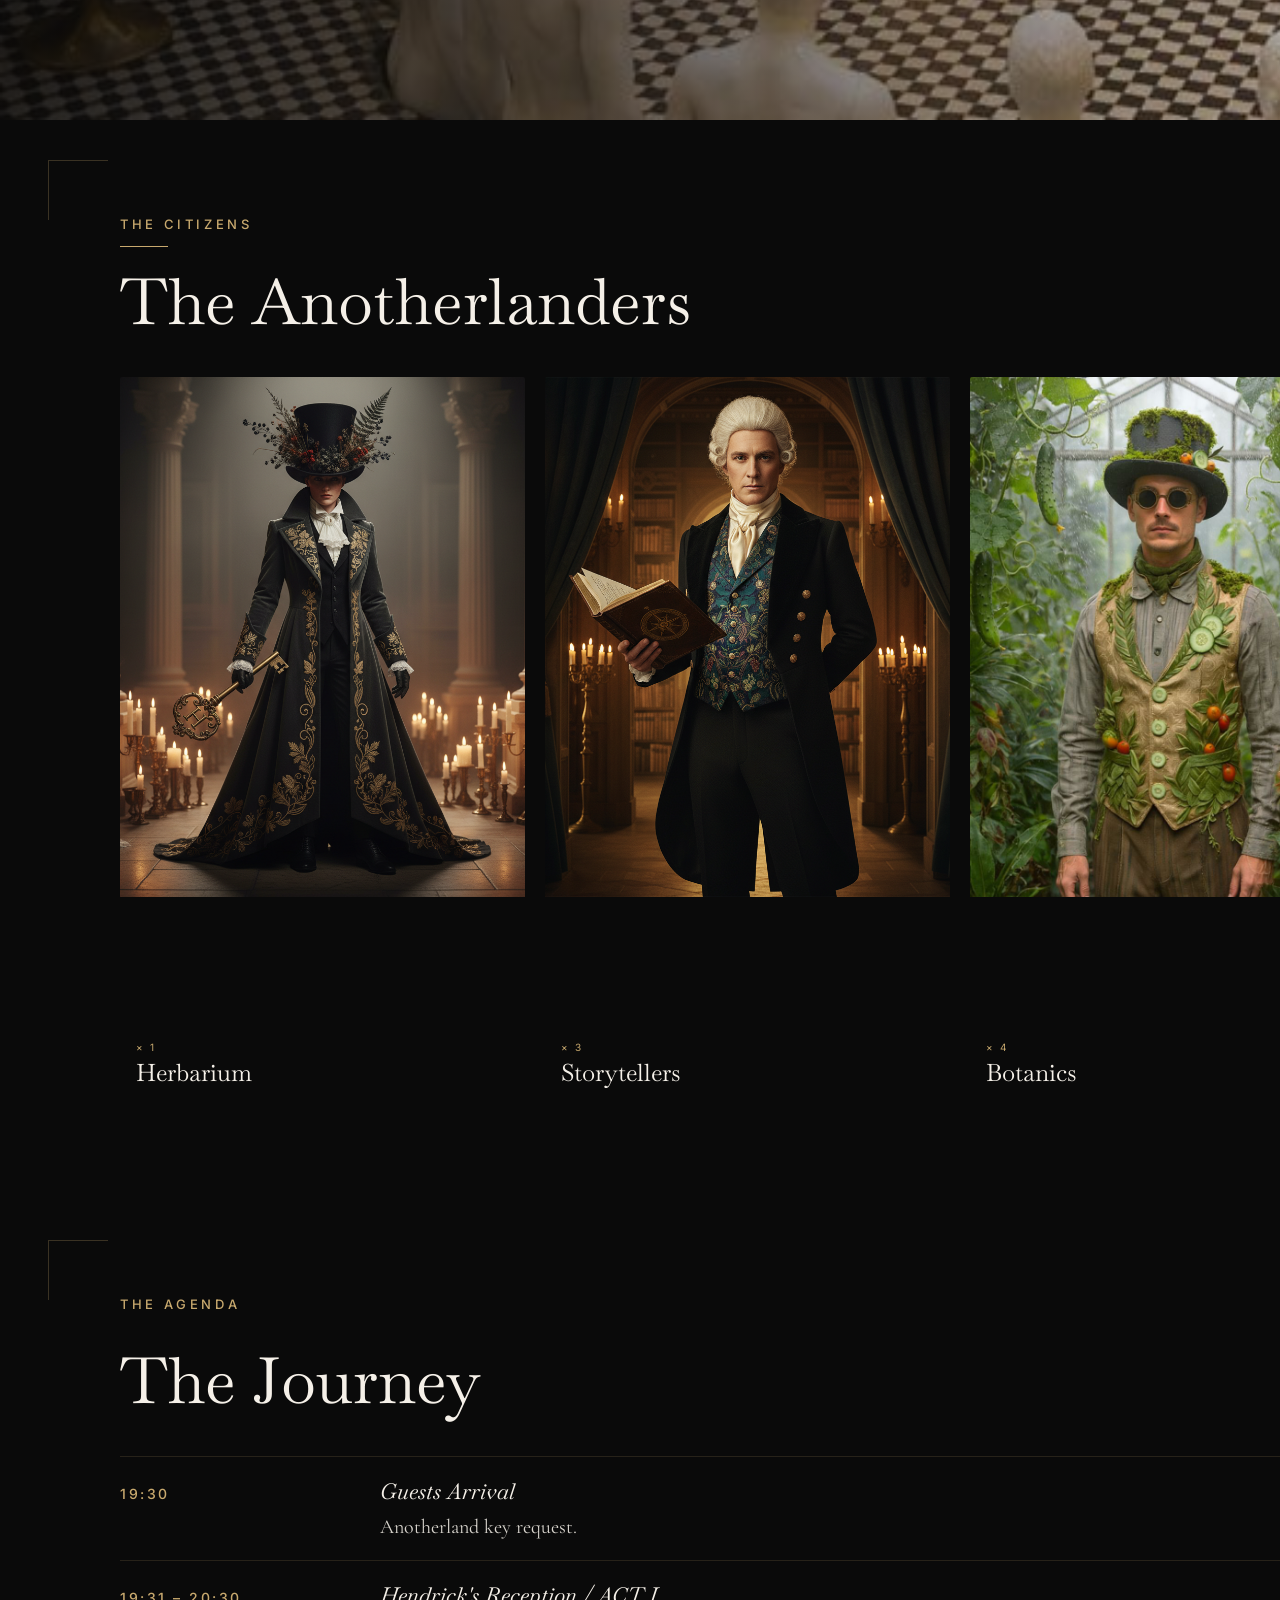
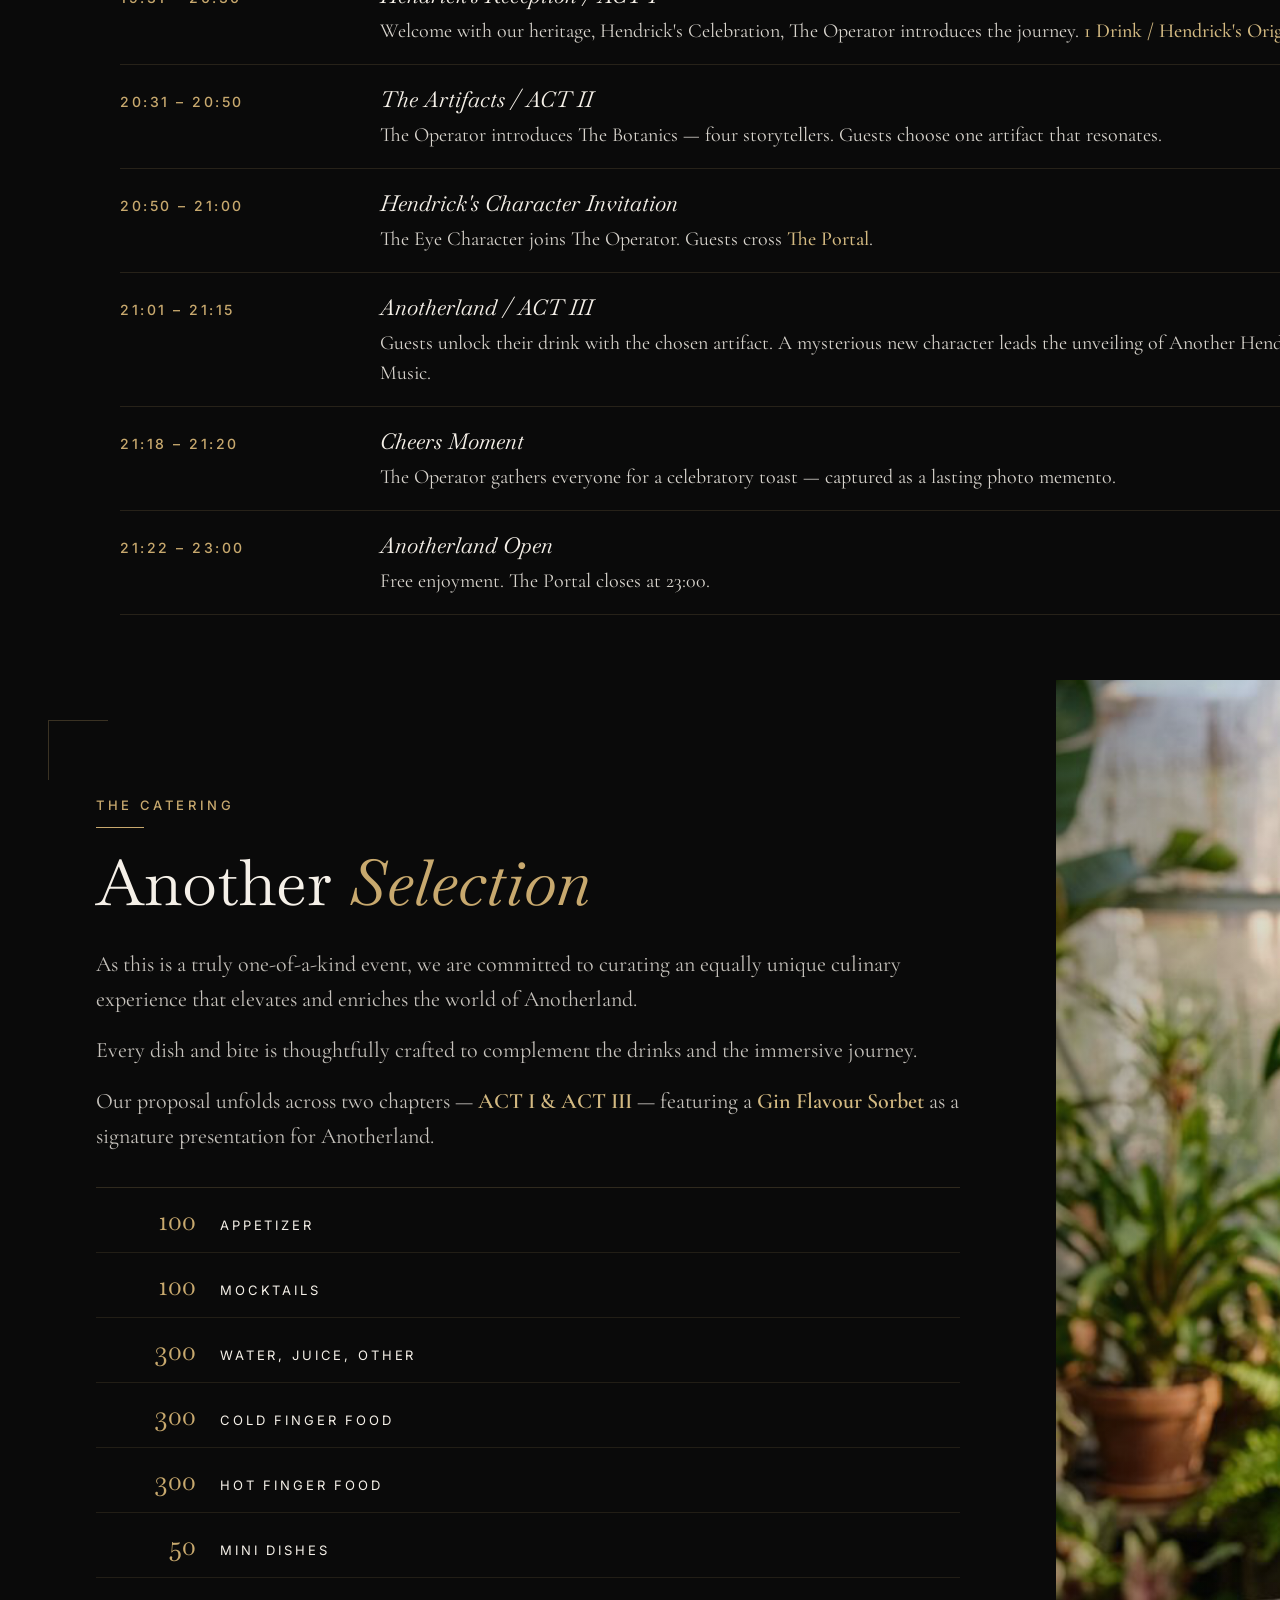
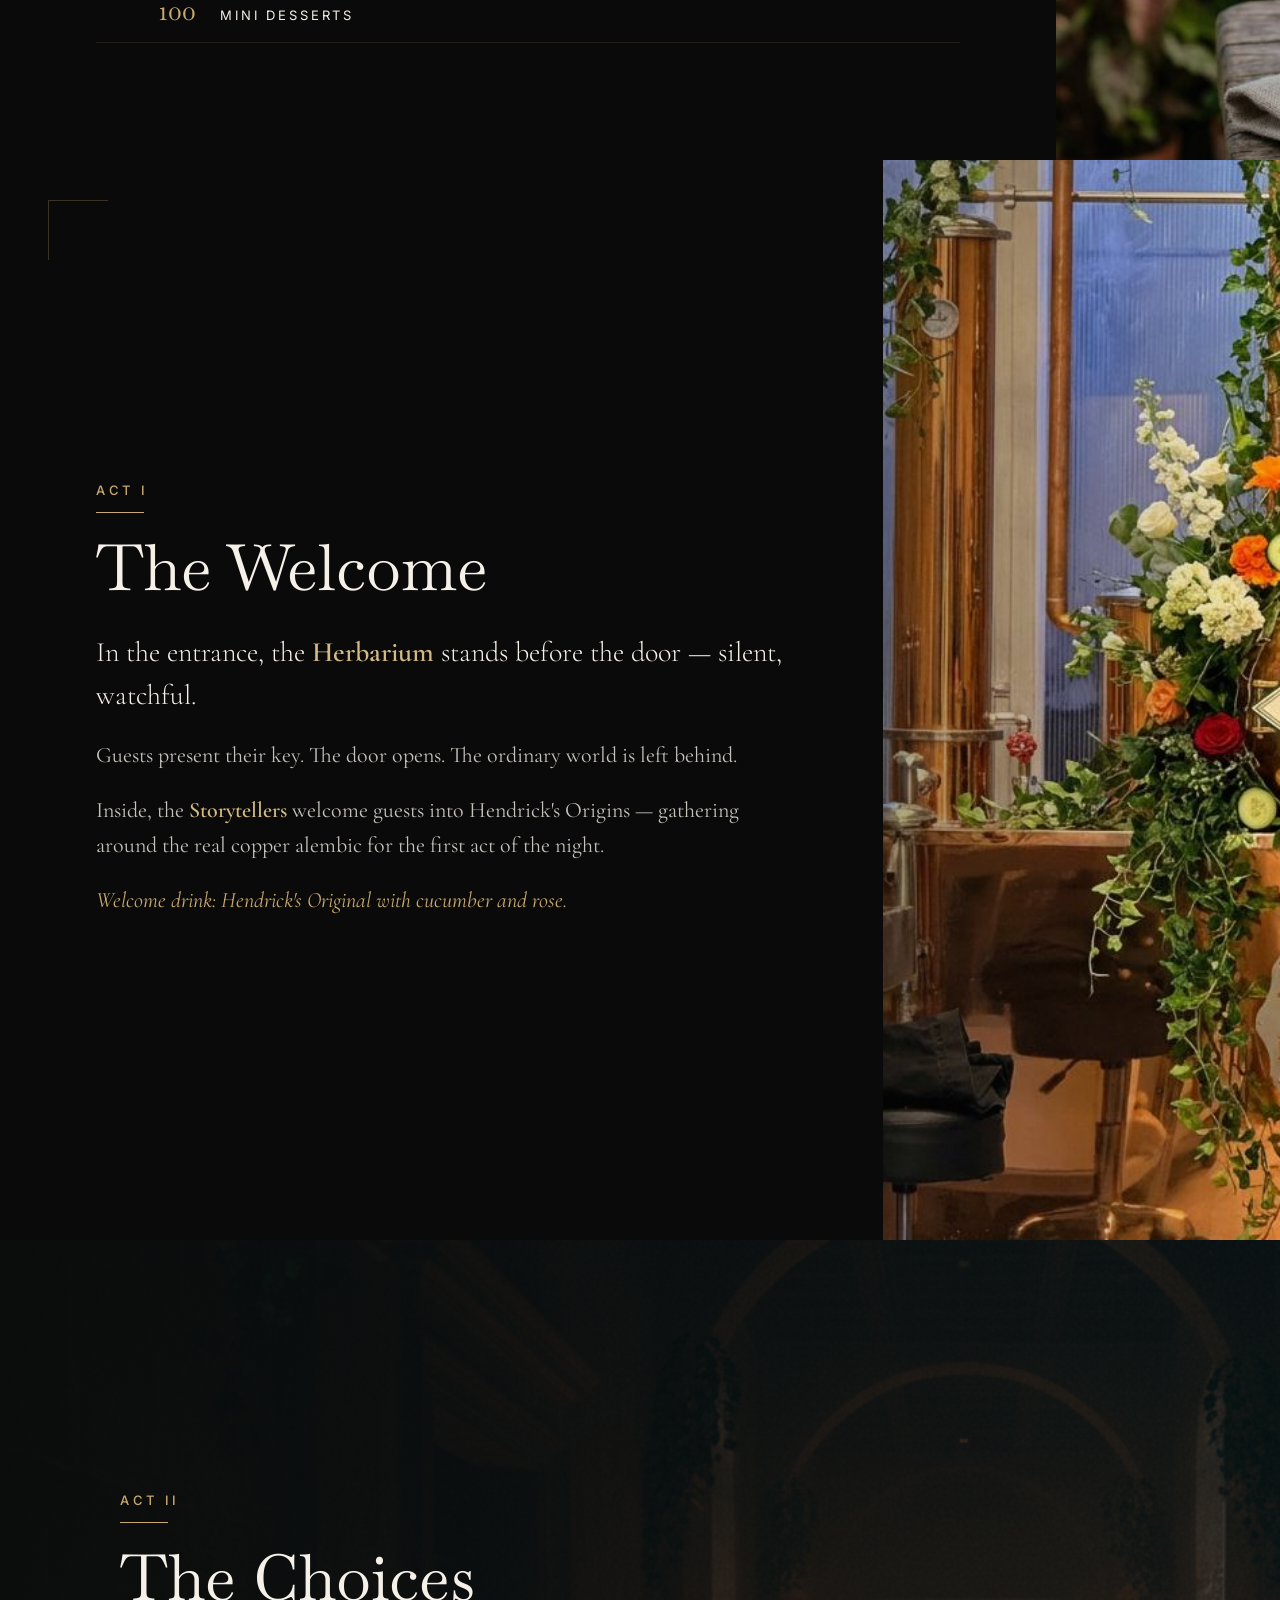
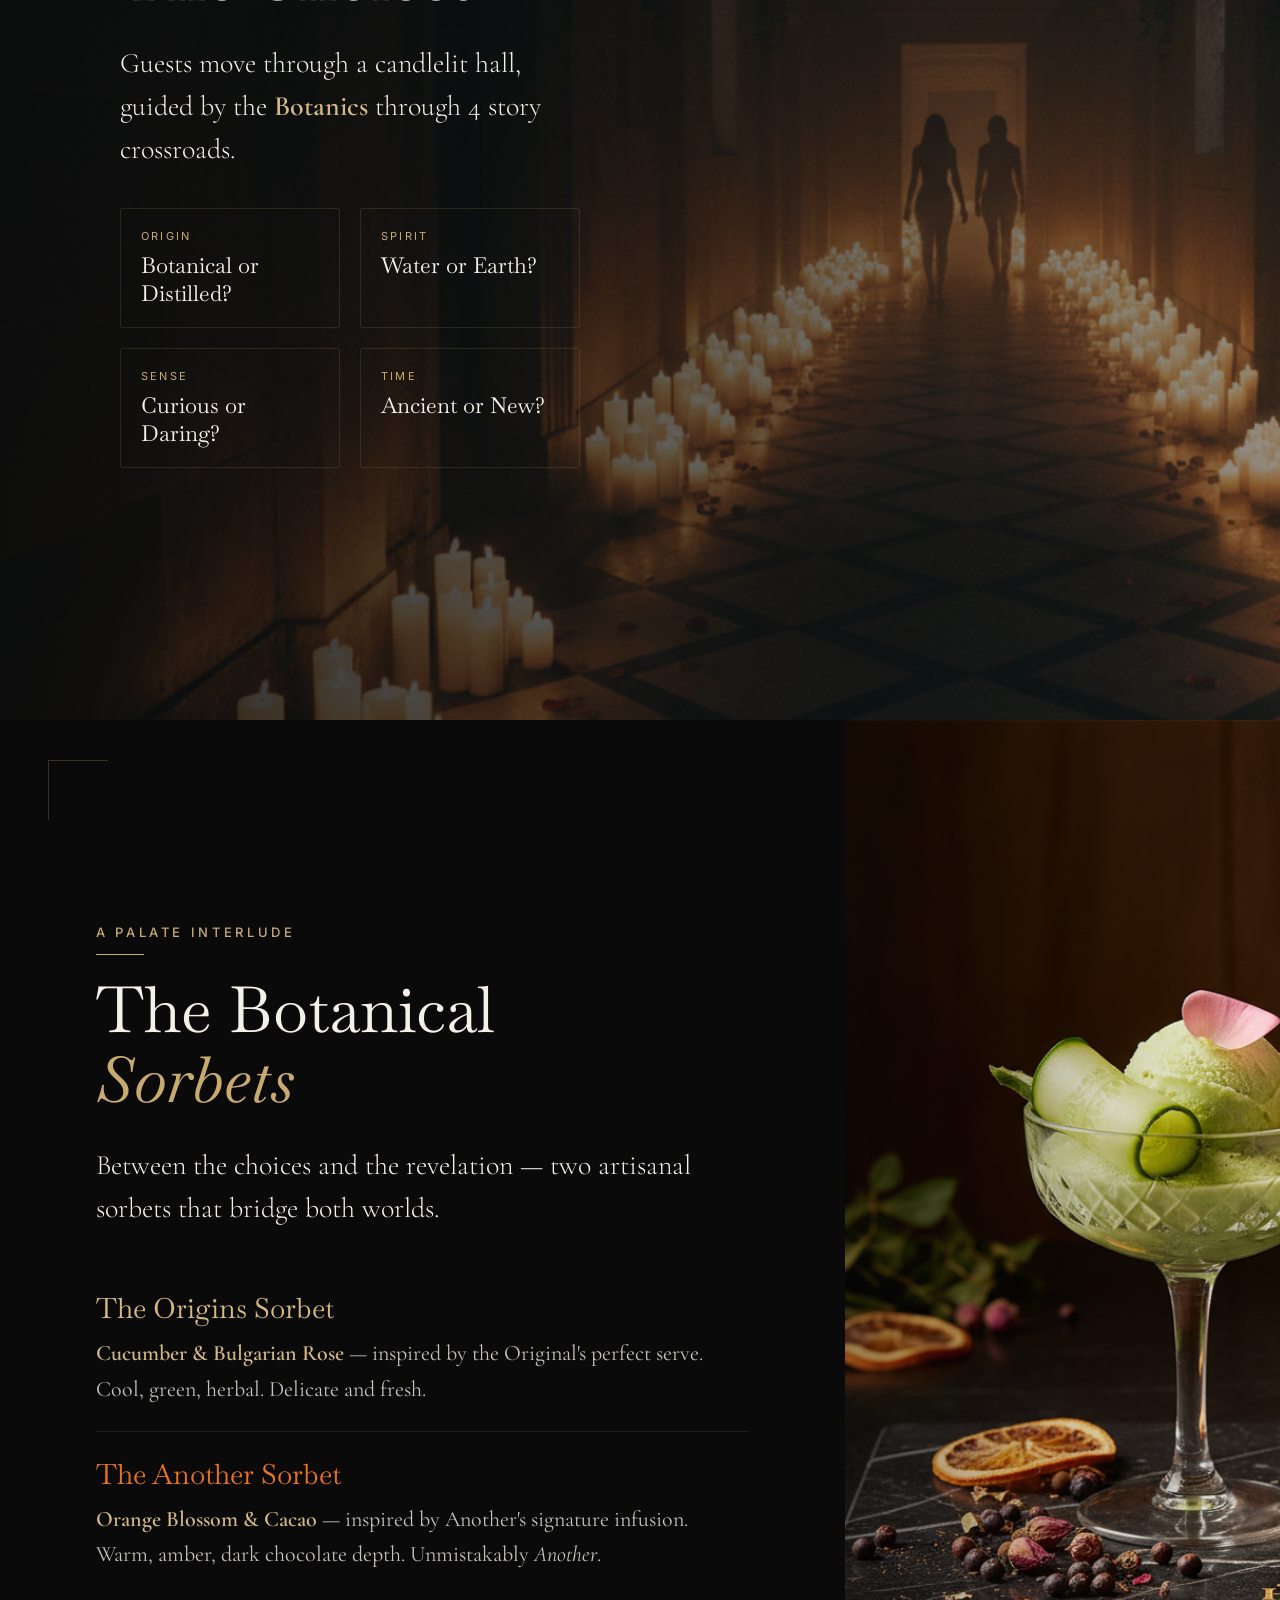
==== commit 13aa388f: "style: unify slide padding system (96/96/120) for 16:9 polish" ====
--- a/site/print.html
+++ b/site/print.html
@@ -24,6 +24,10 @@
       --f-title: 'Baskervville', Georgia, serif;
       --f-body:  'Cormorant Garamond', Garamond, serif;
       --f-ui:    'Inter', sans-serif;
+      /* 16:9 safe-area spacing tokens */
+      --pad-y:    96px;   /* vertical padding for slide content */
+      --pad-x:    96px;   /* horizontal padding for split text panels */
+      --pad-x-lg: 120px;  /* horizontal for fullbg / centered / wide layouts */
     }
 
     html, body {
@@ -216,7 +220,7 @@
     }
     .split__text {
       flex: 0 0 48%;
-      padding: 80px 64px;
+      padding: var(--pad-y) var(--pad-x);
       display: flex;
       flex-direction: column;
       justify-content: center;
@@ -267,7 +271,7 @@
     .fullbg__content {
       position: relative;
       z-index: 2;
-      padding: 80px 90px;
+      padding: var(--pad-y) var(--pad-x-lg);
       height: 100%;
       display: flex;
       flex-direction: column;
@@ -292,7 +296,7 @@
     }
     .s2__detail-label {
       font-family: var(--f-ui);
-      font-size: 11px;
+      font-size: 12px;
       letter-spacing: 0.2em;
       text-transform: uppercase;
       color: var(--gold);
@@ -301,7 +305,7 @@
     }
     .s2__detail-value {
       font-family: var(--f-body);
-      font-size: 22px;
+      font-size: 25px;
       color: var(--cream);
     }
     .s2__bottle {
@@ -603,12 +607,12 @@
 <div class="slide">
   <div class="corner-tl"></div>
   <div class="corner-br"></div>
-  <div class="split__text" style="flex:0 0 55%; padding: 80px 80px; position:relative; z-index:2;">
+  <div class="split__text" style="flex:0 0 55%; position:relative; z-index:2;">
     <div class="label">The Brief</div>
     <div class="rule"></div>
     <h2 class="h2">A New Chapter<br>in the Hendrick's Story</h2>
-    <p class="lead" style="margin-top:32px;">Hendrick's <strong>Another</strong> is a permanent new expression <strong>infused with orange blossom and cacao</strong>, with a perfect serve marrying <strong>tonic, cucumber, and orange</strong>.</p>
-    <p class="body" style="margin-top:20px;">An intimate, theatrical launch in Santiago de Chile — so extraordinary those who attend cannot help but share it, and those who don't will wish they had.</p>
+    <p class="lead" style="margin-top:32px; font-size:31px;">Hendrick's <strong>Another</strong> is a permanent new expression <strong>infused with orange blossom and cacao</strong>, with a perfect serve marrying <strong>tonic, cucumber, and orange</strong>.</p>
+    <p class="body" style="margin-top:20px; font-size:25px;">An intimate, theatrical launch in Santiago de Chile — so extraordinary those who attend cannot help but share it, and those who don't will wish they had.</p>
     <div class="s2__grid">
       <div>
         <div class="s2__detail"><span class="s2__detail-label">Date</span><span class="s2__detail-value">First week of June 2026</span></div>
@@ -629,7 +633,7 @@
 </div>
 
 <!-- ══ SLIDE 3 — THE STRATEGY ══ -->
-<div class="slide" style="flex-direction:column; padding:80px 90px; justify-content:center;">
+<div class="slide" style="flex-direction:column; padding: var(--pad-y) var(--pad-x-lg); justify-content:center;">
   <div class="corner-tl"></div>
   <div class="corner-br"></div>
   <div class="label" style="text-align:center;">The Strategy</div>
@@ -665,7 +669,7 @@
     <img src="images/renders/pdf-invitation.jpg" alt="The Invitation" style="width:100%; height:100%; object-fit:cover; object-position:center;">
     <div style="position:absolute;inset:0;background:linear-gradient(to right,transparent 60%,rgba(10,10,10,0.7) 100%);"></div>
   </div>
-  <div style="flex:0 0 50%; padding:80px 70px; display:flex; flex-direction:column; justify-content:center; background:var(--black2);">
+  <div style="flex:0 0 50%; padding: var(--pad-y) var(--pad-x); display:flex; flex-direction:column; justify-content:center; background:var(--black2);">
     <div class="label">Phase 1 — Noise / The Invitation</div>
     <div class="rule"></div>
     <h2 class="h2">The Invitation</h2>
@@ -691,7 +695,7 @@
 <div class="slide">
   <div class="corner-tl"></div>
   <div class="corner-br"></div>
-  <div style="flex:0 0 48%; padding:80px 70px; display:flex; flex-direction:column; justify-content:center; background:var(--black2);">
+  <div style="flex:0 0 48%; padding: var(--pad-y) var(--pad-x); display:flex; flex-direction:column; justify-content:center; background:var(--black2);">
     <div class="label">Phase 1 — Noise / The Invitation</div>
     <div class="rule"></div>
     <h2 class="h2">The Invitation</h2>
@@ -716,7 +720,7 @@
 <div class="slide">
   <div class="corner-tl"></div>
   <div class="corner-br"></div>
-  <div style="flex:0 0 48%; padding:80px 70px; display:flex; flex-direction:column; justify-content:center; background:var(--black2);">
+  <div style="flex:0 0 48%; padding: var(--pad-y) var(--pad-x); display:flex; flex-direction:column; justify-content:center; background:var(--black2);">
     <div class="label">Phase 1 — Digital</div>
     <div class="rule"></div>
     <h2 class="h2">The Portal</h2>
@@ -748,7 +752,7 @@
   <div class="corner-tl"></div>
   <div class="corner-br"></div>
   <div class="split split--rev" style="width:100%;">
-    <div class="split__text" style="padding:80px 70px; flex:0 0 50%;">
+    <div class="split__text" style="flex:0 0 50%;">
       <div class="label">Phase 2 — Release</div>
       <div class="rule"></div>
       <h2 class="h2">The Selection</h2>
@@ -767,7 +771,7 @@
 <div class="slide" style="flex-direction:column;">
   <div class="corner-tl"></div>
   <div class="corner-br"></div>
-  <div style="padding:48px 80px 24px; flex-shrink:0;">
+  <div style="padding: var(--pad-y) var(--pad-x-lg) 48px; flex-shrink:0;">
     <div class="label">The Stage</div>
     <div class="rule"></div>
     <h2 class="h2">Taller 1 — <em>An Unusual & Historic Space</em></h2>
@@ -798,7 +802,7 @@
   <div class="fullbg" style="display:flex; width:100%;">
     <img class="fullbg__img" src="images/renders/WhatsApp Image 2026-03-27 at 08.37.54.jpeg" alt="Taller 1 Transformed">
     <div style="position:absolute;inset:0;background:linear-gradient(to right,rgba(10,10,10,0.85) 0%,rgba(10,10,10,0.3) 60%,transparent 100%);"></div>
-    <div class="fullbg__content" style="max-width:680px; position:relative; z-index:2; padding:80px 90px;">
+    <div class="fullbg__content" style="max-width:680px; position:relative; z-index:2;">
       <div class="label">The Transformation</div>
       <div class="rule"></div>
       <h2 class="h2">Taller 1<br>Becomes <em>Anotherland</em></h2>
@@ -809,7 +813,7 @@
 </div>
 
 <!-- ══ SLIDE 8 — THE ANOTHERLANDERS ══ -->
-<div class="slide" style="flex-direction:column; padding:56px 80px 48px;">
+<div class="slide" style="flex-direction:column; padding: var(--pad-y) var(--pad-x-lg);">
   <div class="corner-tl"></div>
   <div class="corner-br"></div>
   <div class="label">The Citizens</div>
@@ -848,7 +852,7 @@
 </div>
 
 <!-- ══ SLIDE 9 — THE JOURNEY (Agenda / Timing) ══ -->
-<div class="slide" style="flex-direction:column; padding:64px 96px 72px;">
+<div class="slide" style="flex-direction:column; padding: var(--pad-y) var(--pad-x-lg);">
   <div class="corner-tl"></div>
   <div class="corner-br"></div>
   <div class="label">The Agenda</div>
@@ -891,7 +895,7 @@
   <div class="corner-tl"></div>
   <div class="corner-br"></div>
   <div class="split" style="width:100%;">
-    <div class="split__text" style="flex:0 0 55%; padding:72px 80px;">
+    <div class="split__text" style="flex:0 0 55%;">
       <div class="label">The Catering</div>
       <div class="rule"></div>
       <h2 class="h2">Another <em>Selection</em></h2>
@@ -940,7 +944,7 @@
   <div class="corner-tl"></div>
   <div class="corner-br"></div>
   <div class="split" style="width:100%;">
-    <div class="split__text" style="flex:0 0 46%; padding:80px 64px;">
+    <div class="split__text" style="flex:0 0 46%;">
       <div class="label">Act I</div>
       <div class="rule"></div>
       <h2 class="h2">The Welcome</h2>
@@ -994,7 +998,7 @@
   <div class="corner-tl"></div>
   <div class="corner-br"></div>
   <div class="split" style="width:100%;">
-    <div class="split__text" style="flex:0 0 44%; padding:80px 64px;">
+    <div class="split__text" style="flex:0 0 44%;">
       <div class="label">A Palate Interlude</div>
       <div class="rule"></div>
       <h2 class="h2">The Botanical<br><em>Sorbets</em></h2>
@@ -1023,7 +1027,7 @@
   <div class="fullbg" style="display:flex; width:100%;">
     <img class="fullbg__img" src="images/renders/WhatsApp Image 2026-03-27 at 12.05.15.jpeg" alt="WOW Moment">
     <div style="position:absolute;inset:0;background:linear-gradient(to top,rgba(10,10,10,0.9) 0%,rgba(10,10,10,0.15) 60%);"></div>
-    <div class="fullbg__content" style="justify-content:flex-end; position:relative; z-index:2; padding:60px 90px;">
+    <div class="fullbg__content" style="justify-content:flex-end; position:relative; z-index:2;">
       <div class="label">Act III</div>
       <div class="rule"></div>
       <h2 class="h2">The WOW Moment</h2>
@@ -1037,7 +1041,7 @@
   <div class="corner-tl"></div>
   <div class="corner-br"></div>
   <div class="split split--rev" style="width:100%;">
-    <div class="split__text" style="flex:0 0 50%; padding:80px 64px;">
+    <div class="split__text" style="flex:0 0 50%;">
       <div class="label">Act III — The Toast</div>
       <div class="rule"></div>
       <h2 class="h2">The Discovery</h2>
@@ -1058,7 +1062,7 @@
   <div class="corner-tl"></div>
   <div class="corner-br"></div>
   <div class="split" style="width:100%;">
-    <div class="split__text" style="flex:0 0 46%; padding:80px 64px;">
+    <div class="split__text" style="flex:0 0 46%;">
       <div class="label">Phase 3 — Amplification</div>
       <div class="rule"></div>
       <h2 class="h2">The Unbox</h2>
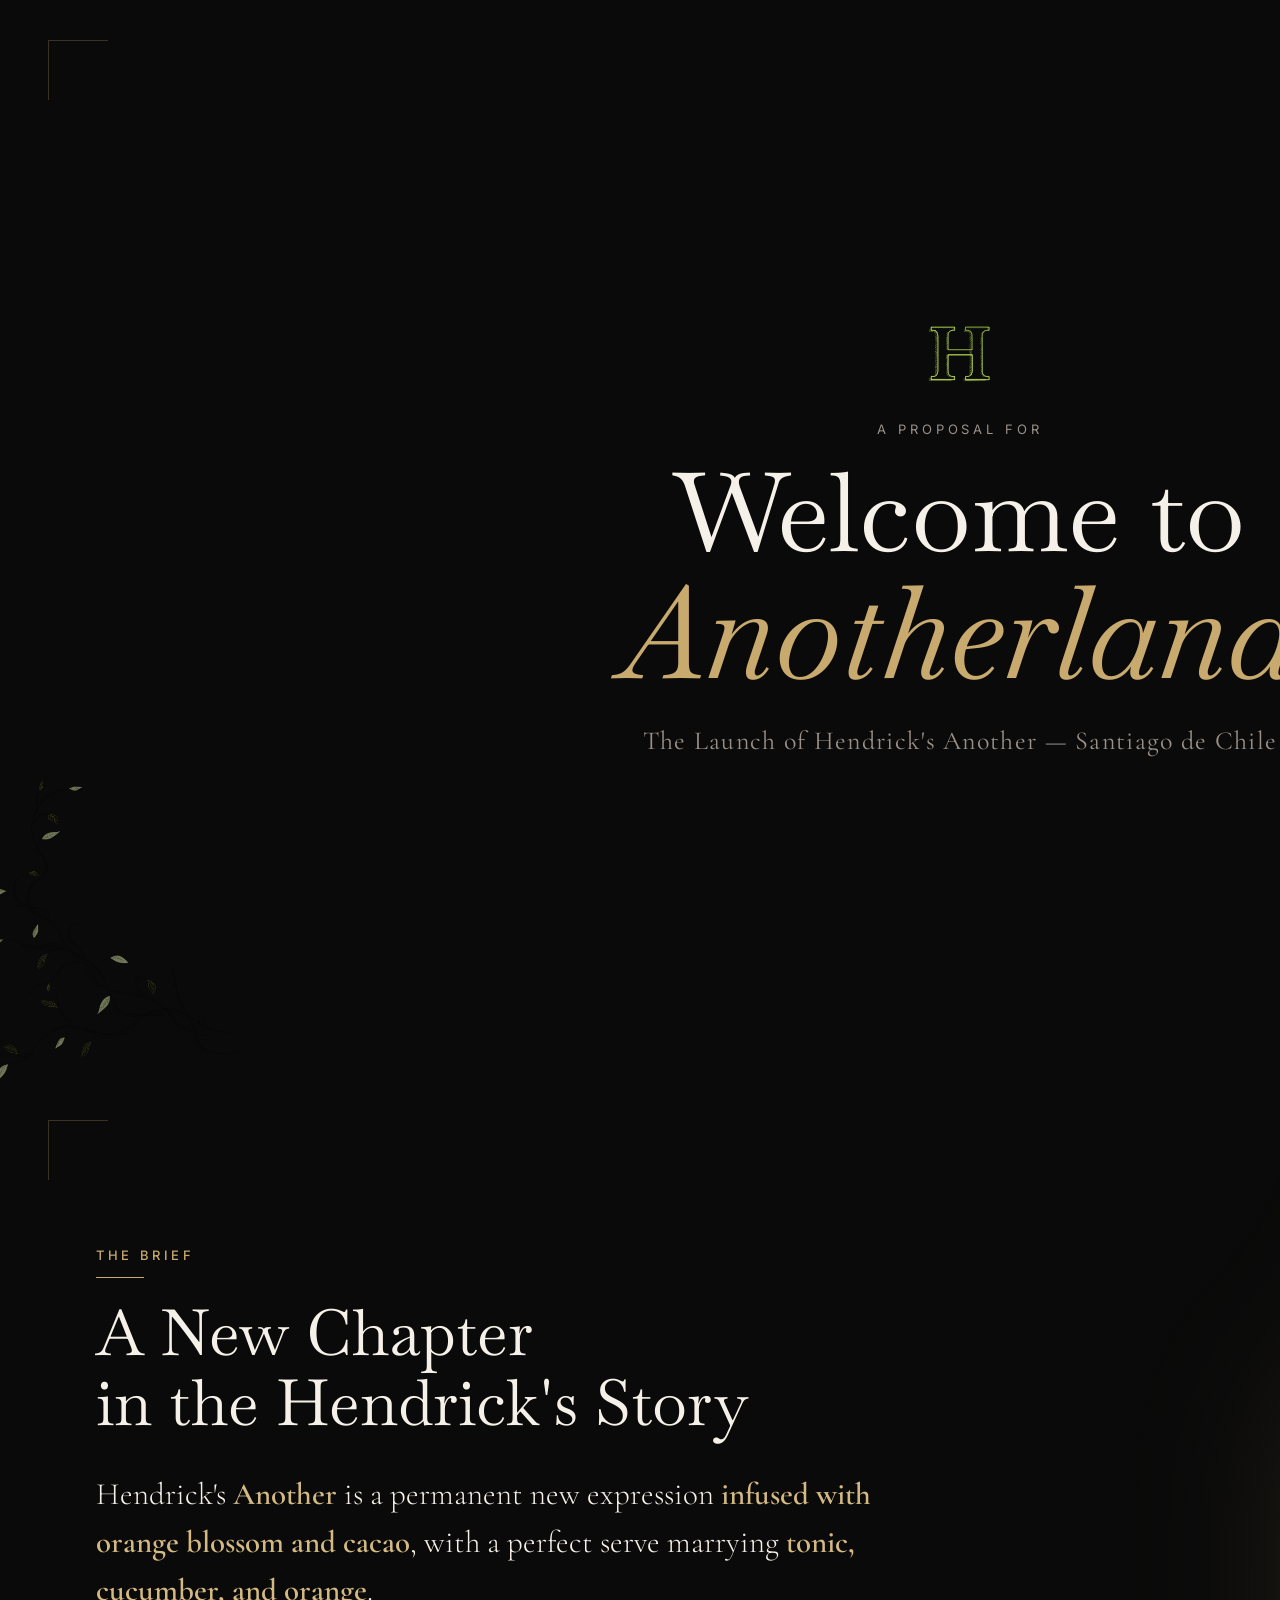
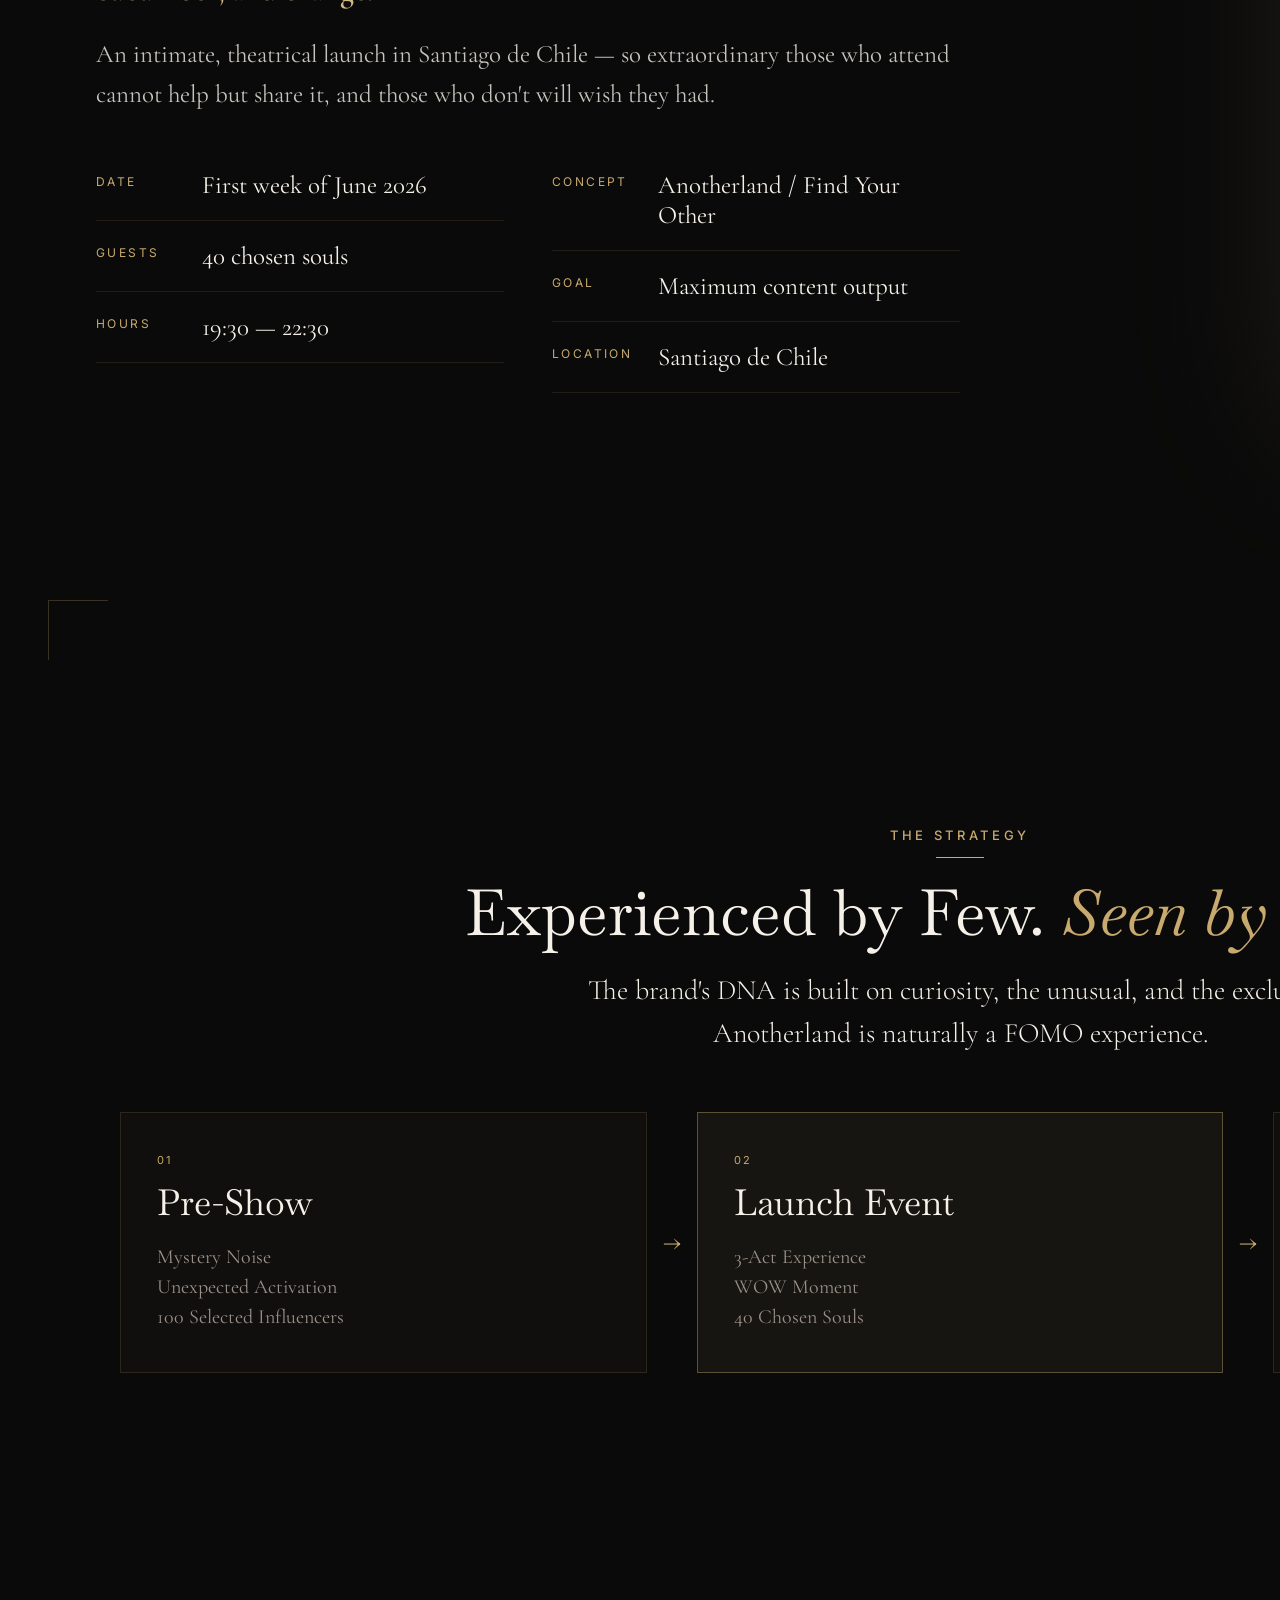
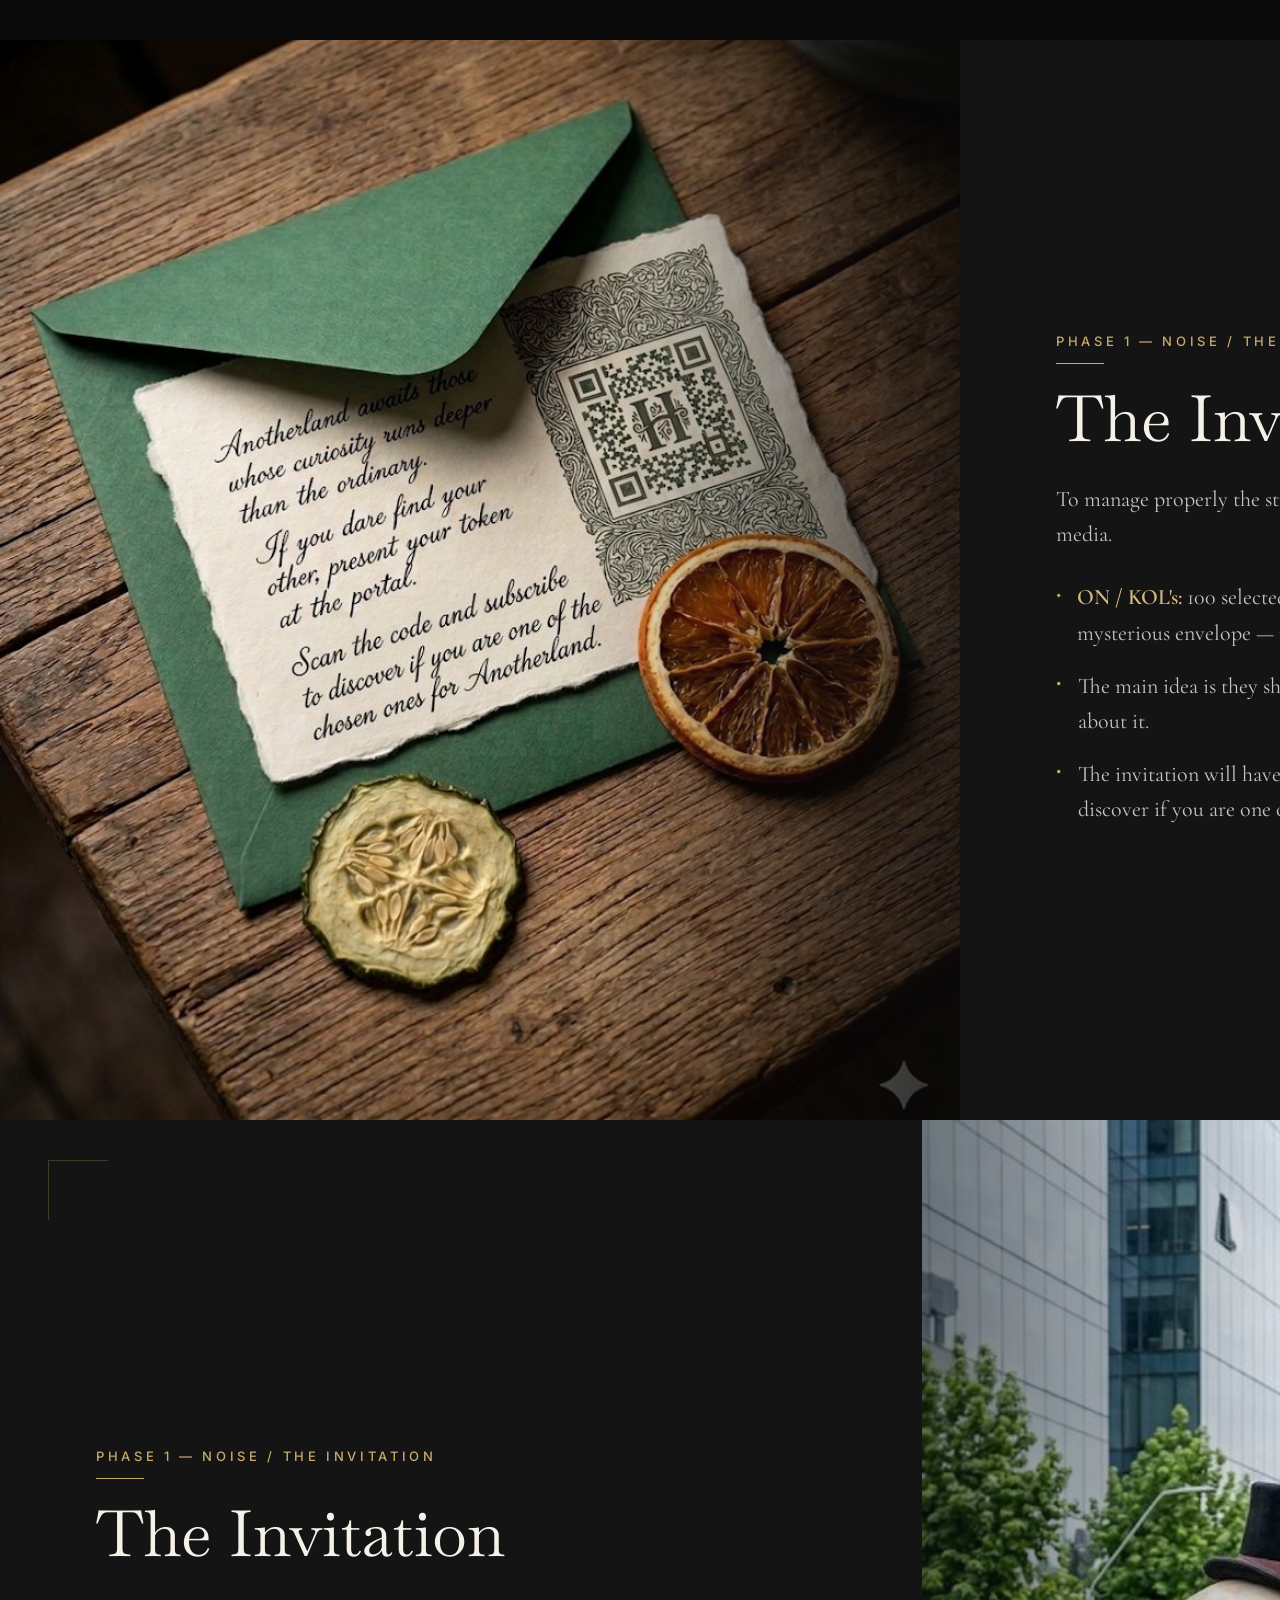
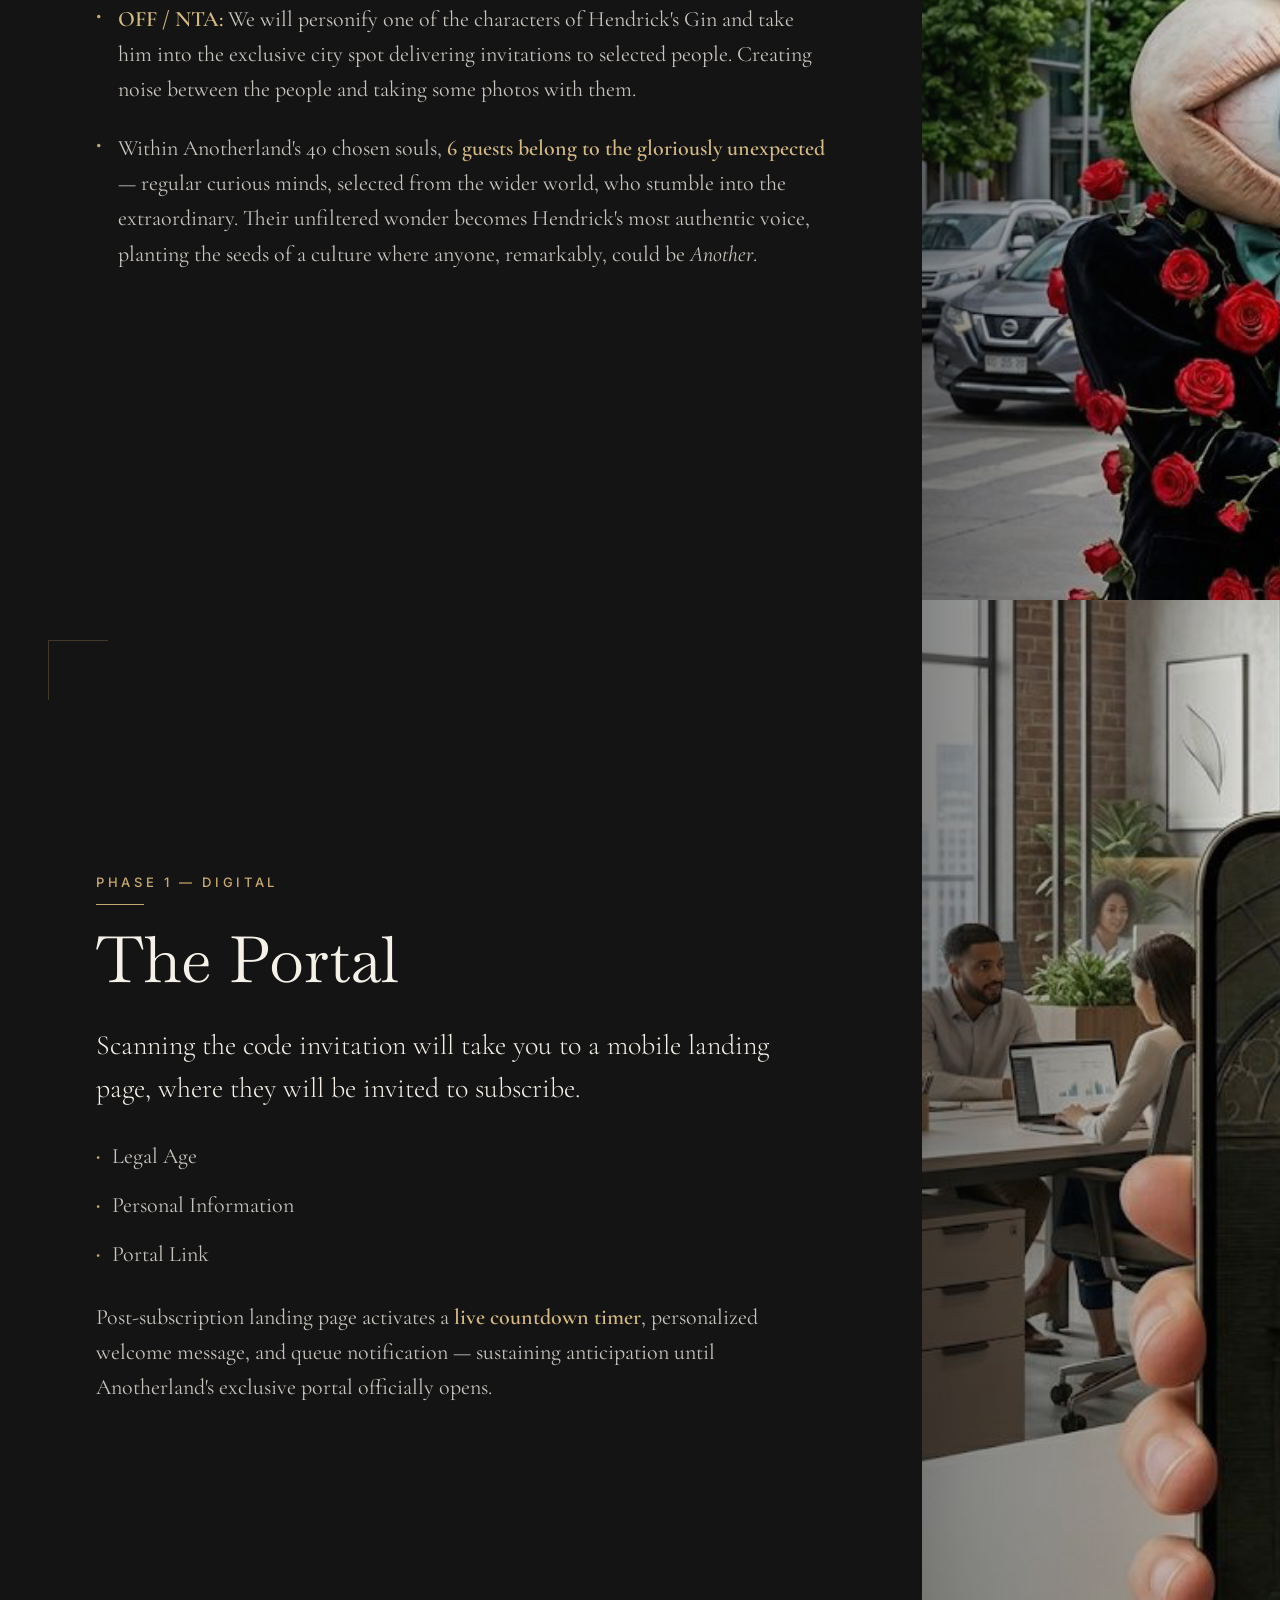
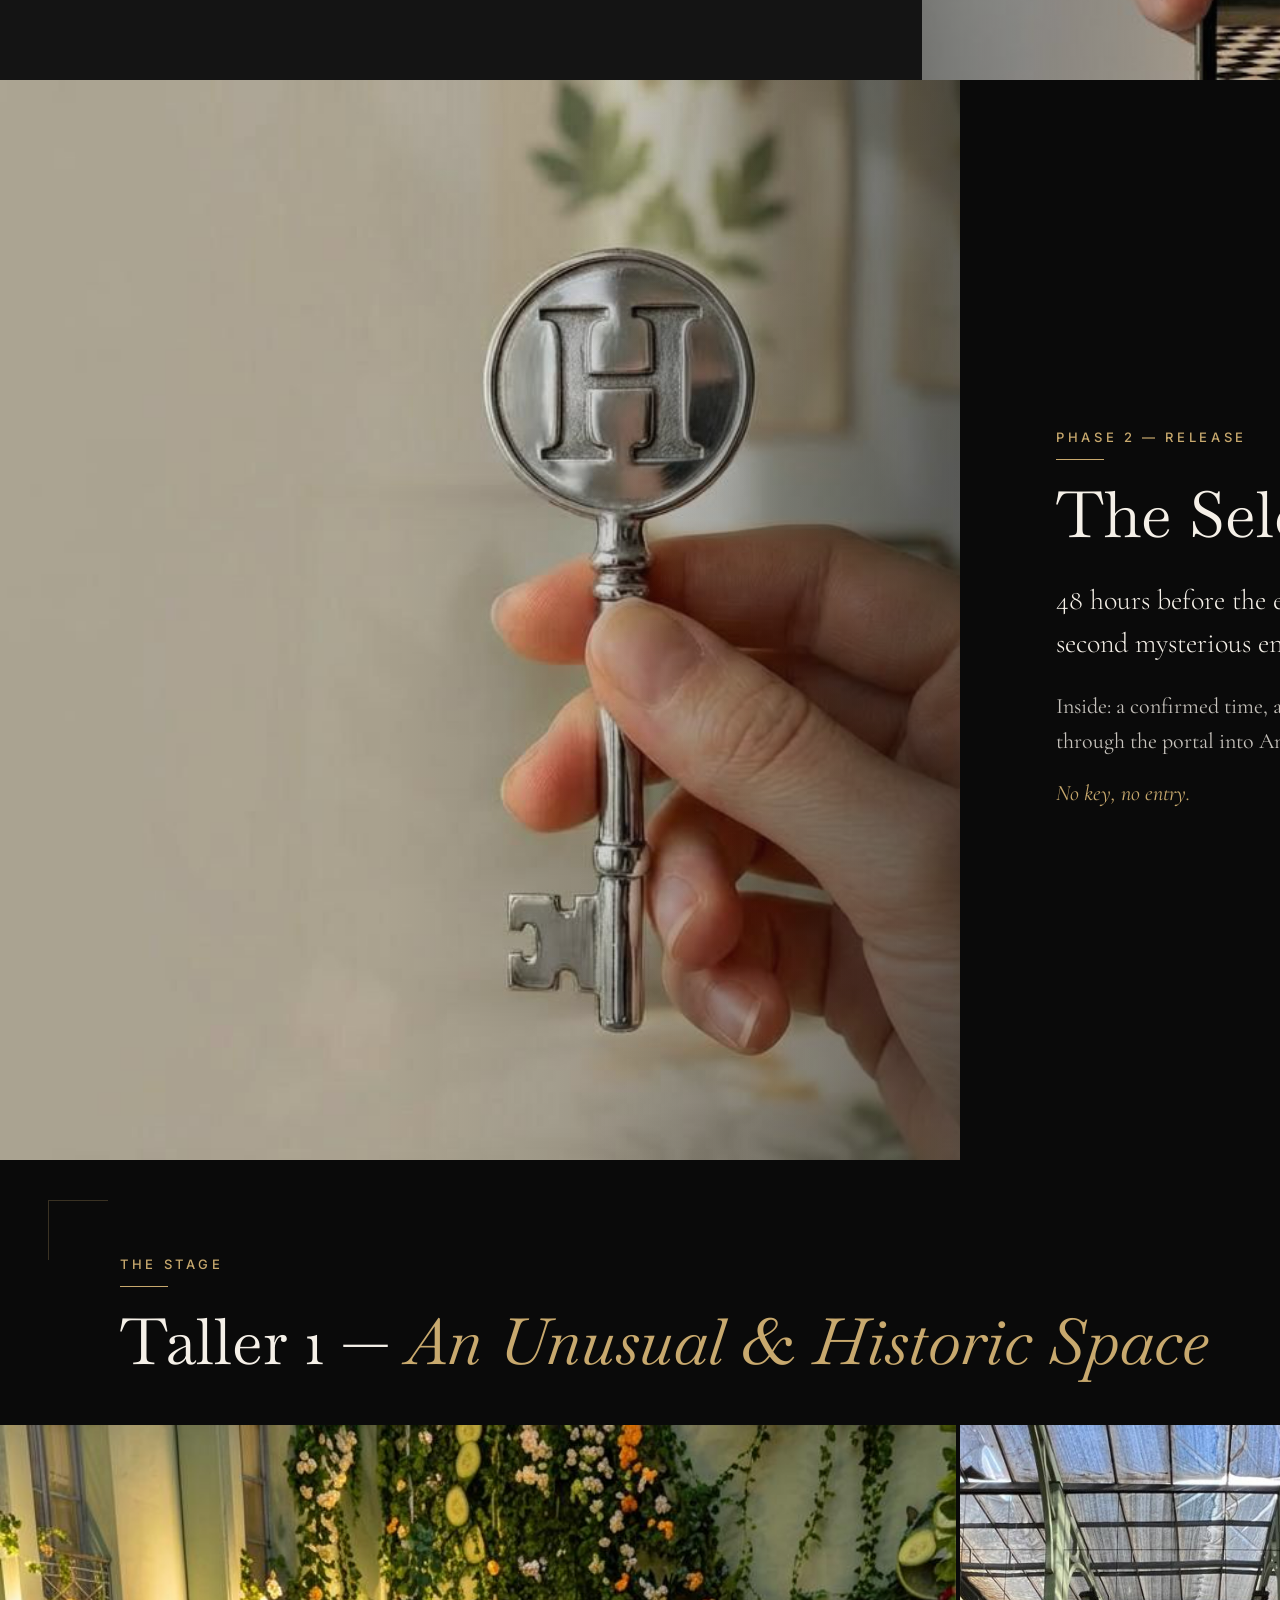
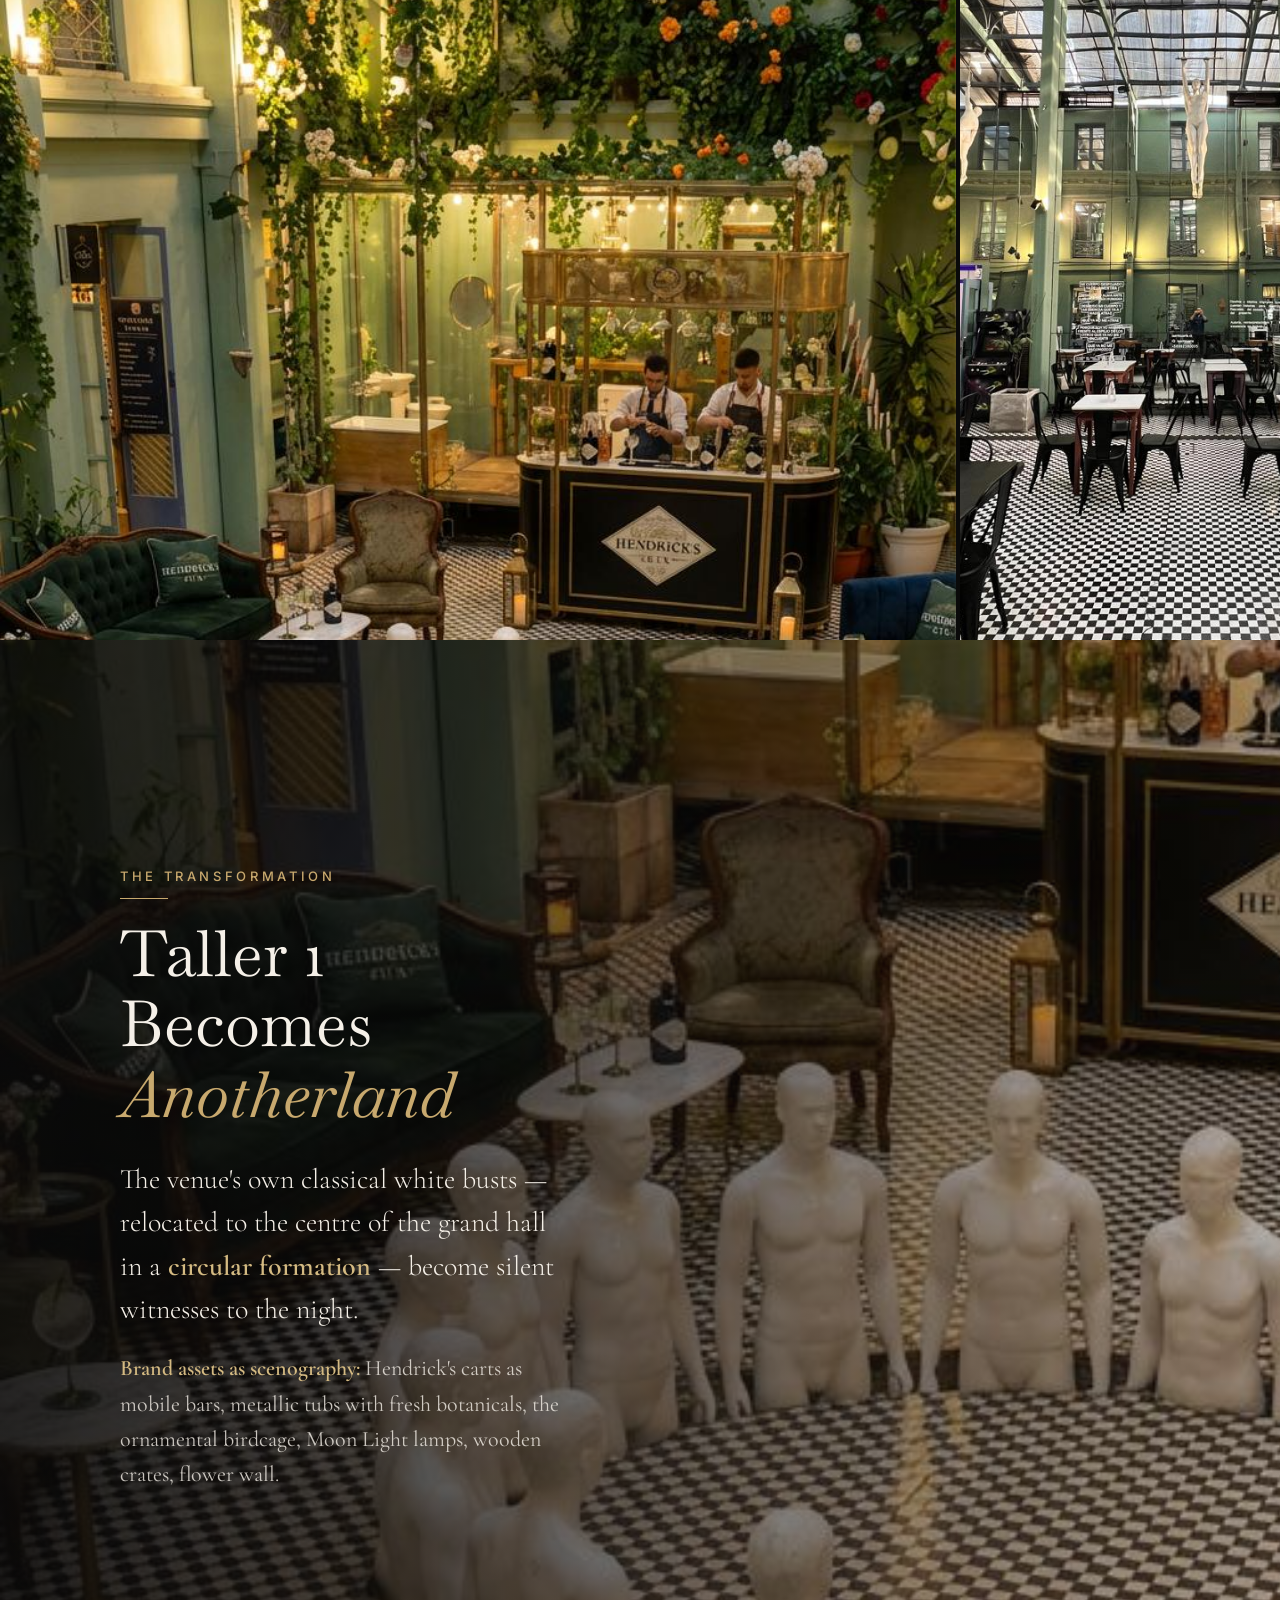
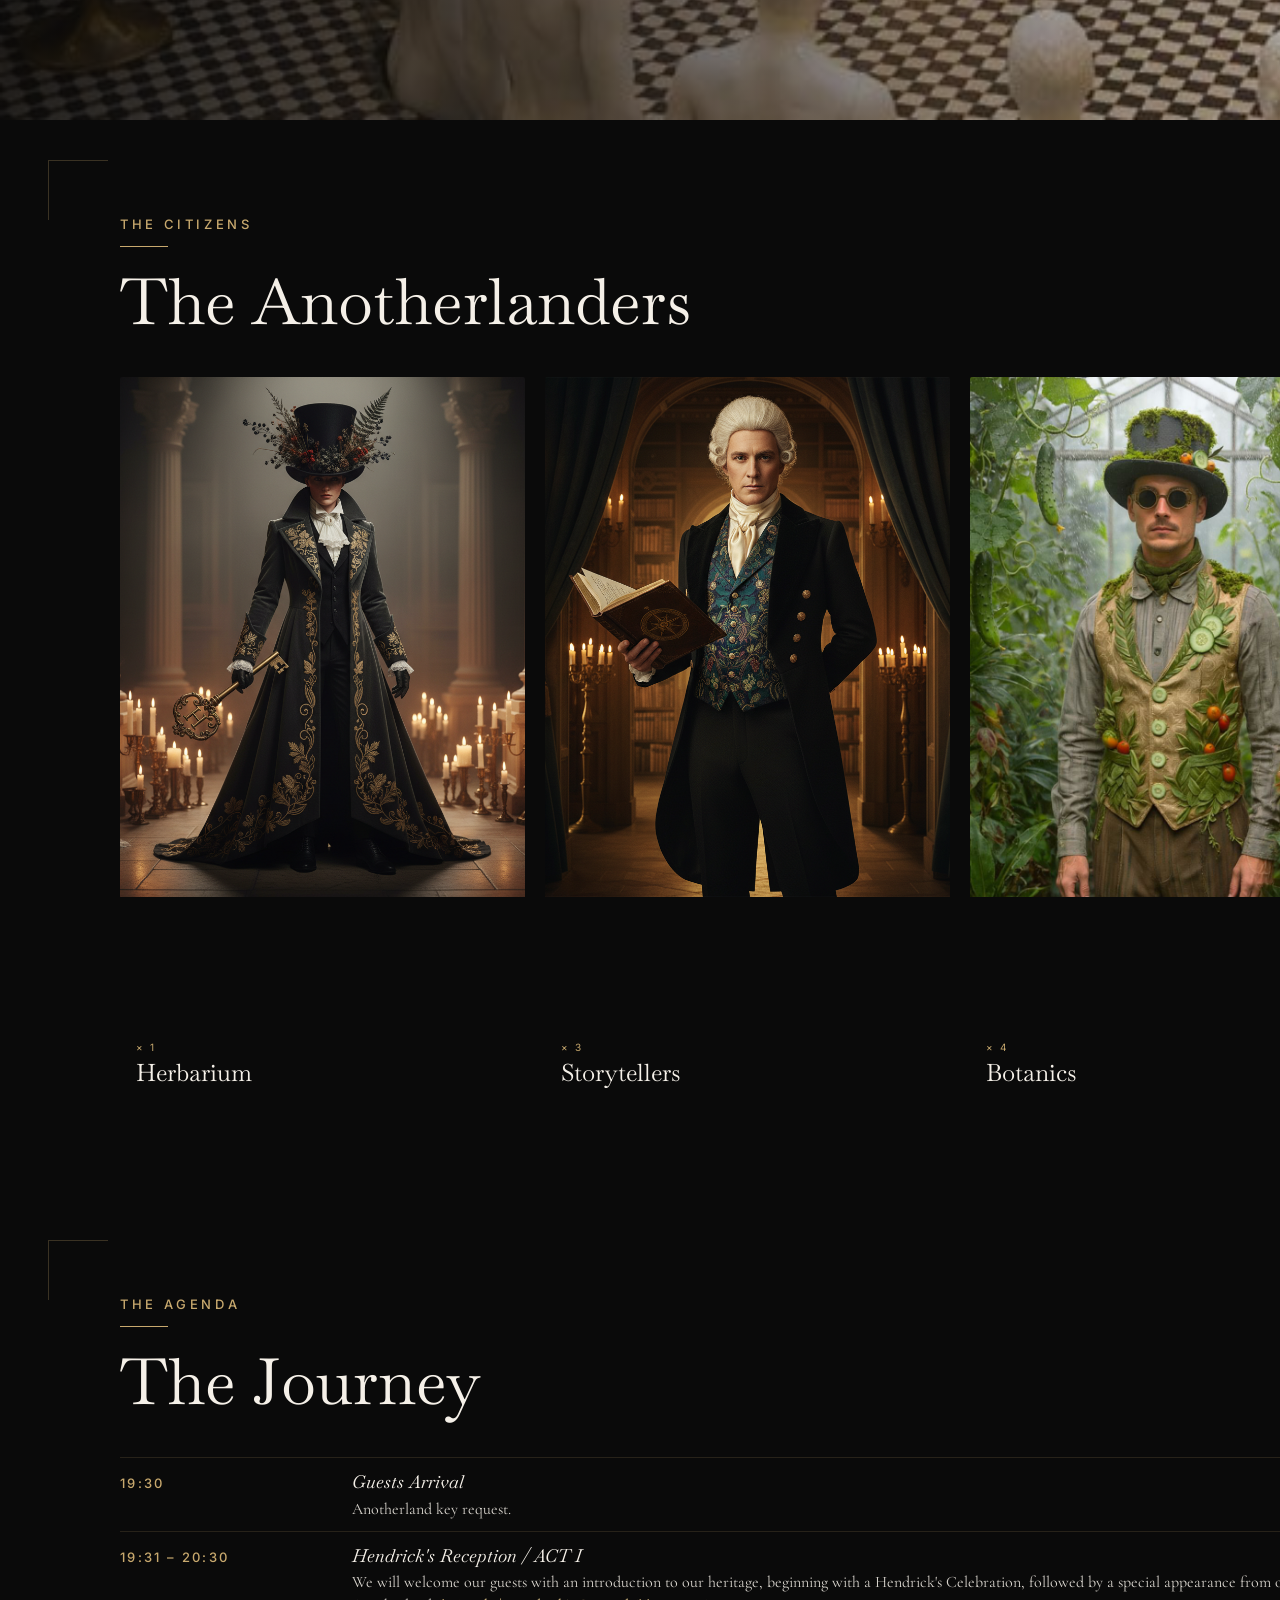
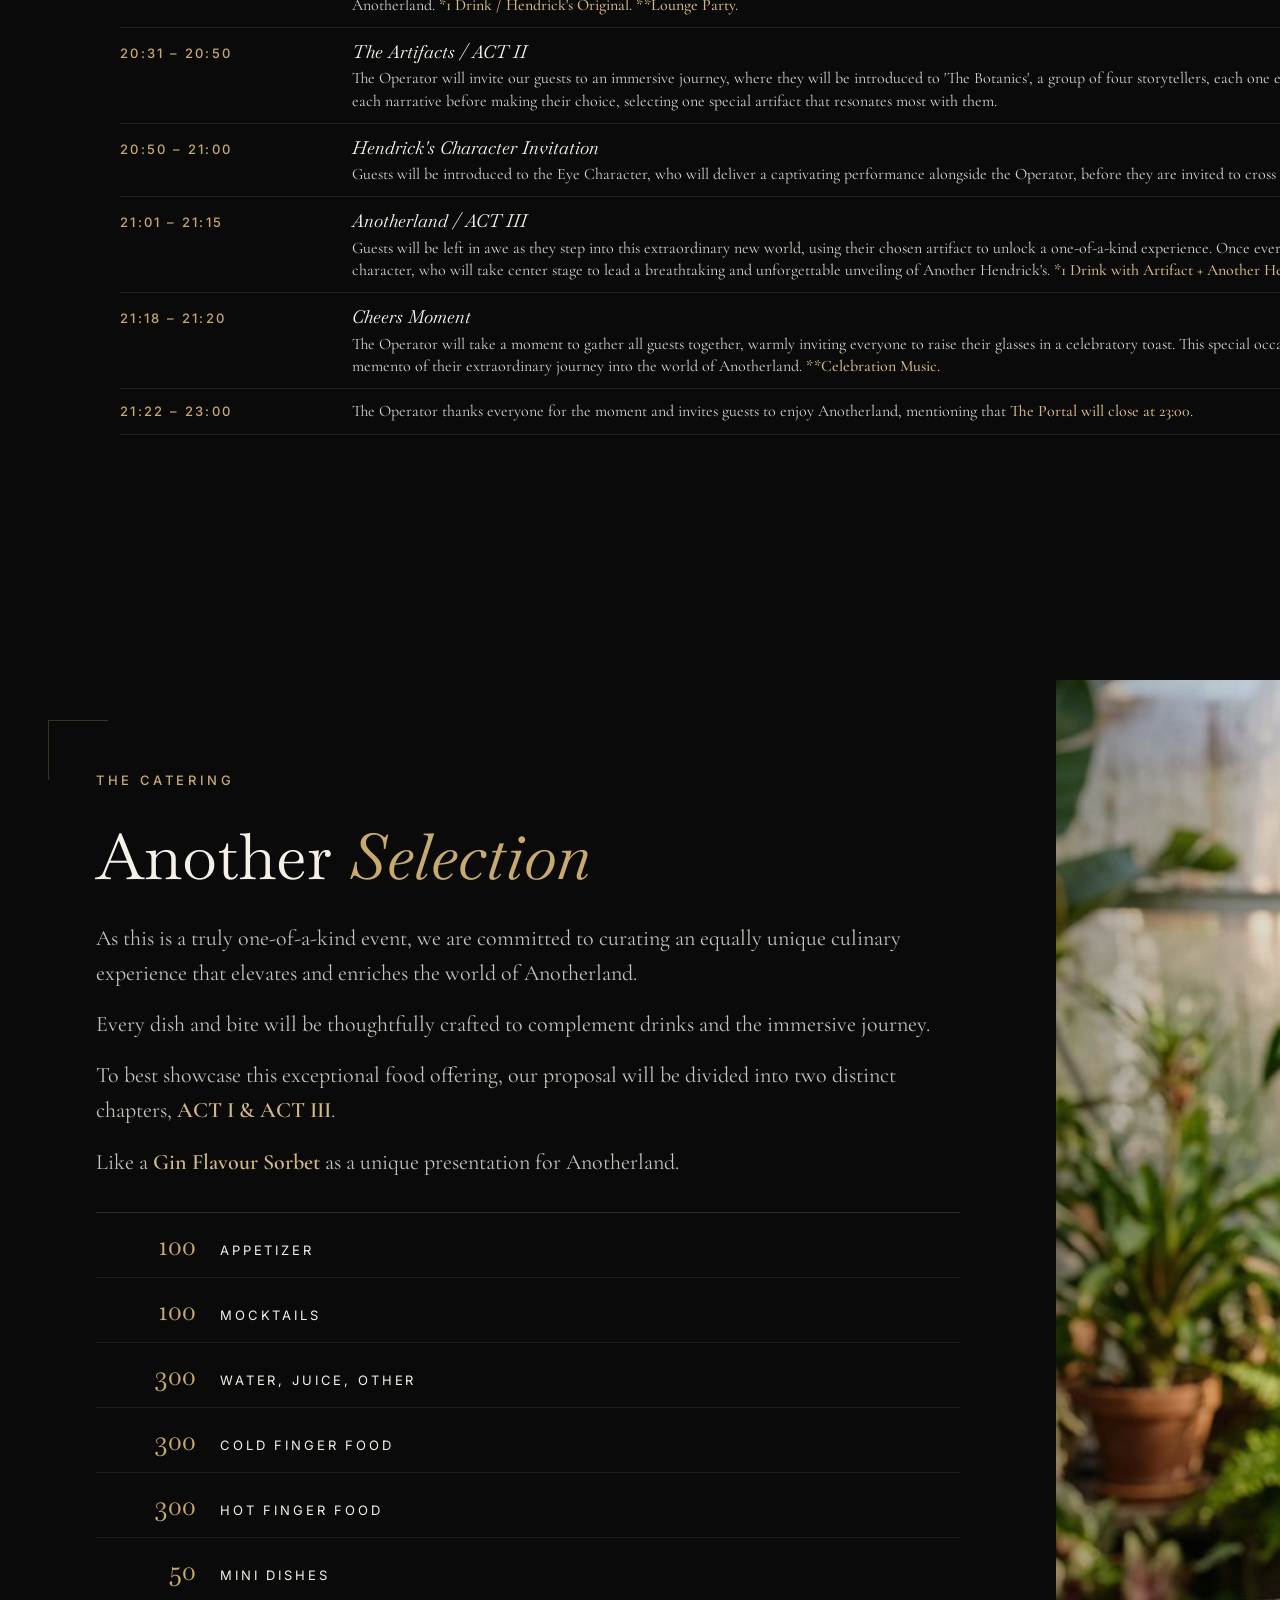
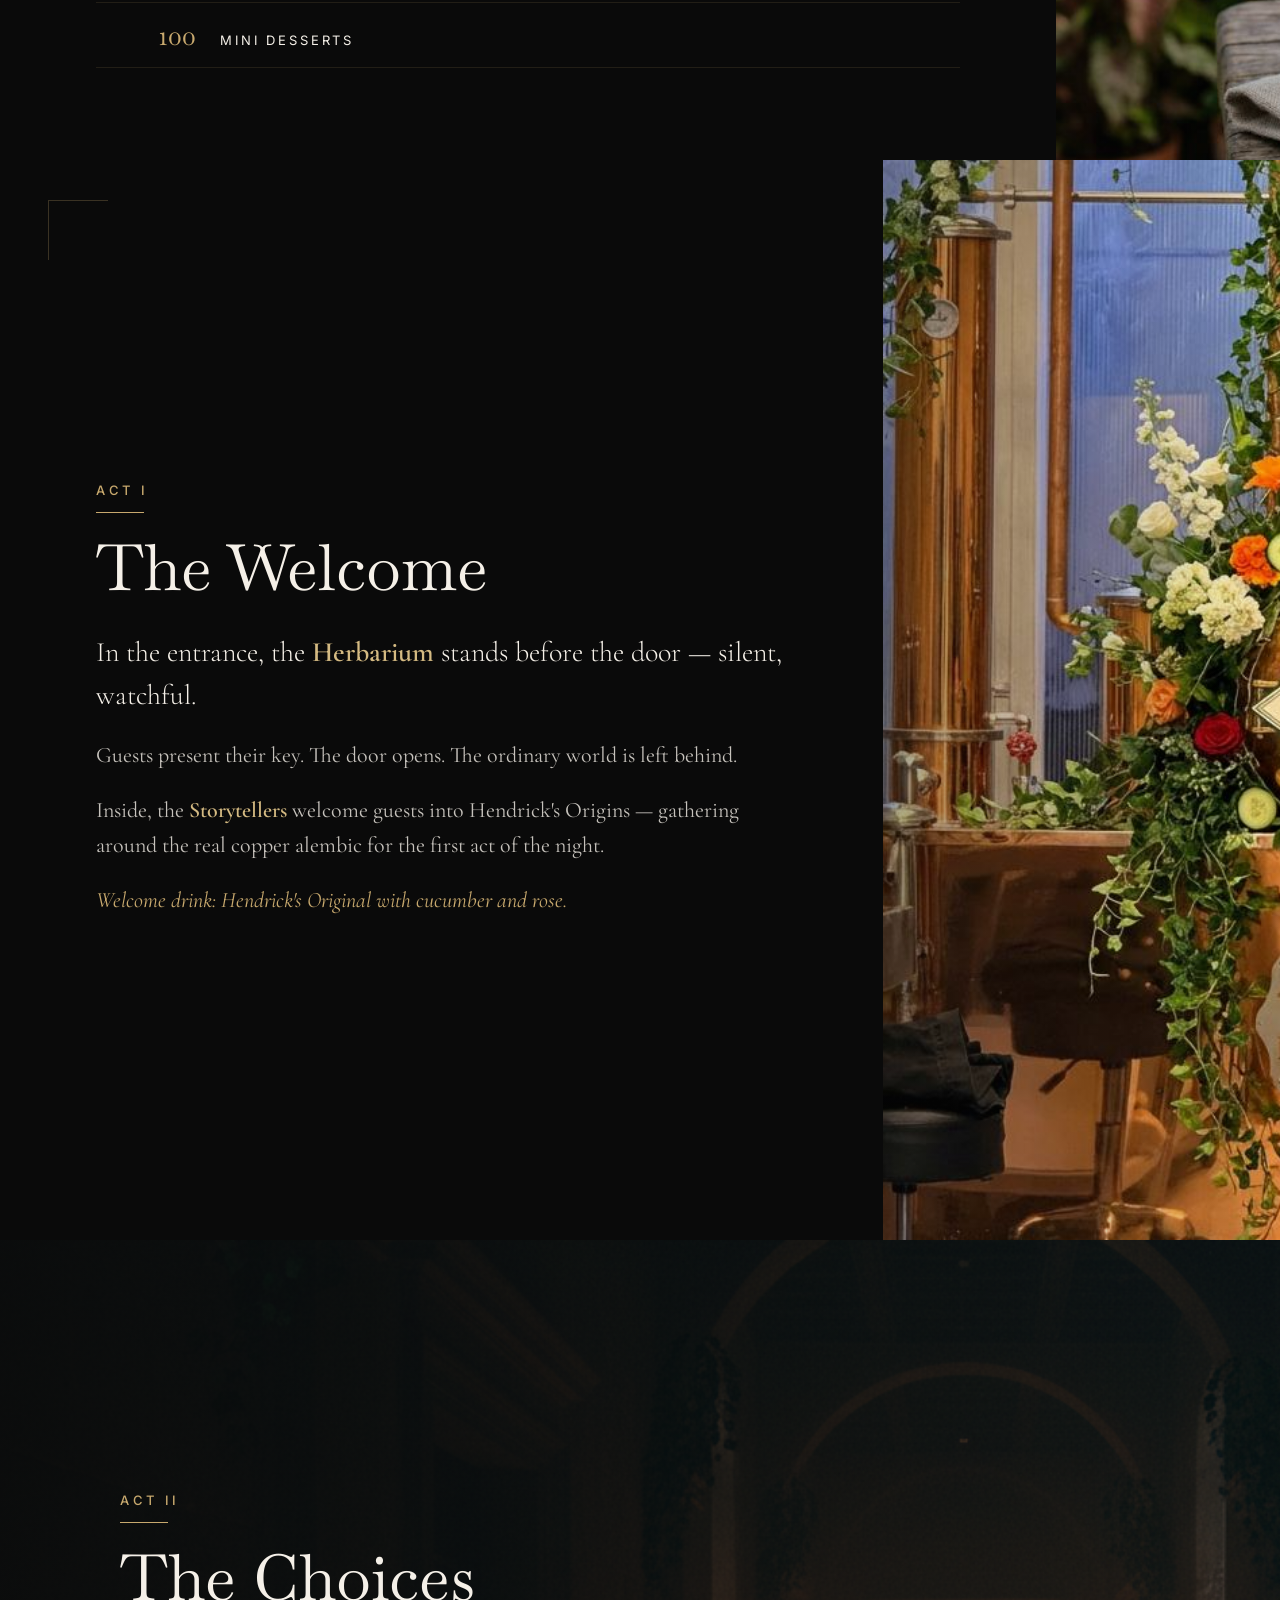
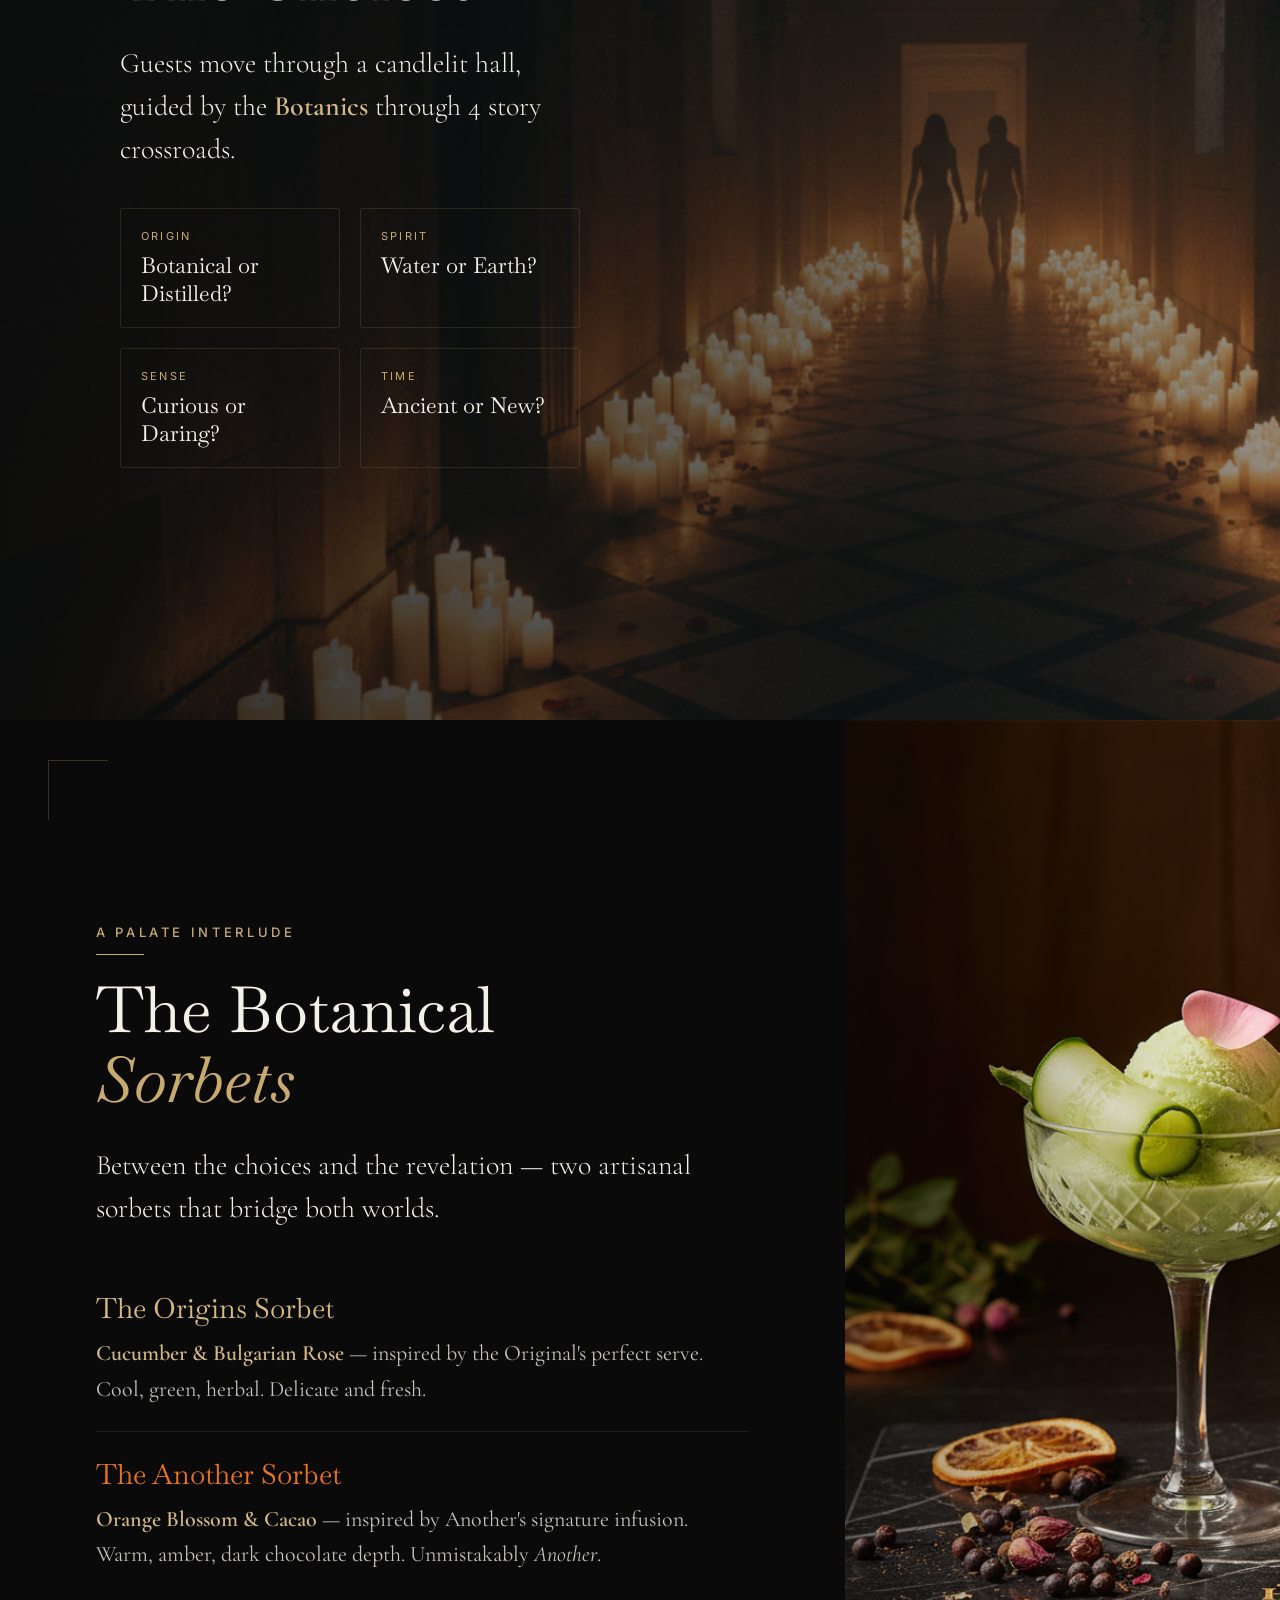
==== commit f32364ce: "fix: restore original Timing & Catering copy from client PDF" ====
--- a/site/print.html
+++ b/site/print.html
@@ -477,9 +477,9 @@
     }
     .journey__row {
       display: grid;
-      grid-template-columns: 220px 1fr;
-      gap: 40px;
-      padding: 18px 0;
+      grid-template-columns: 200px 1fr;
+      gap: 32px;
+      padding: 11px 0;
       border-top: 1px solid rgba(200, 169, 110, 0.15);
       align-items: baseline;
     }
@@ -488,7 +488,7 @@
     }
     .journey__time {
       font-family: var(--f-ui);
-      font-size: 14px;
+      font-size: 13px;
       font-weight: 500;
       letter-spacing: 0.18em;
       color: var(--gold);
@@ -496,17 +496,17 @@
     }
     .journey__desc {
       font-family: var(--f-body);
-      font-size: 20px;
-      line-height: 1.5;
+      font-size: 16px;
+      line-height: 1.4;
       color: rgba(245, 240, 232, 0.88);
     }
     .journey__desc em {
       color: var(--cream);
       font-style: italic;
       font-family: var(--f-title);
-      font-size: 22px;
+      font-size: 18px;
       display: block;
-      margin-bottom: 4px;
+      margin-bottom: 3px;
     }
     .journey__desc strong {
       color: var(--gold2);
@@ -865,27 +865,27 @@
     </div>
     <div class="journey__row">
       <div class="journey__time">19:31 – 20:30</div>
-      <div class="journey__desc"><em>Hendrick's Reception / ACT I</em>Welcome with our heritage, Hendrick's Celebration, The Operator introduces the journey. <strong>1 Drink / Hendrick's Original.</strong> Lounge Party.</div>
+      <div class="journey__desc"><em>Hendrick's Reception / ACT I</em>We will welcome our guests with an introduction to our heritage, beginning with a Hendrick's Celebration, followed by a special appearance from our Operator, who will introduce and guide them through their journey to Anotherland. <strong>*1 Drink / Hendrick's Original. **Lounge Party.</strong></div>
     </div>
     <div class="journey__row">
       <div class="journey__time">20:31 – 20:50</div>
-      <div class="journey__desc"><em>The Artifacts / ACT II</em>The Operator introduces The Botanics — four storytellers. Guests choose one artifact that resonates.</div>
+      <div class="journey__desc"><em>The Artifacts / ACT II</em>The Operator will invite our guests to an immersive journey, where they will be introduced to 'The Botanics', a group of four storytellers, each one entrusted with sharing a unique tale. As the stories unfold, guests will connect with each narrative before making their choice, selecting one special artifact that resonates most with them.</div>
     </div>
     <div class="journey__row">
       <div class="journey__time">20:50 – 21:00</div>
-      <div class="journey__desc"><em>Hendrick's Character Invitation</em>The Eye Character joins The Operator. Guests cross <strong>The Portal</strong>.</div>
+      <div class="journey__desc"><em>Hendrick's Character Invitation</em>Guests will be introduced to the Eye Character, who will deliver a captivating performance alongside the Operator, before they are invited to cross 'The Portal' and step into the world of Anotherland.</div>
     </div>
     <div class="journey__row">
       <div class="journey__time">21:01 – 21:15</div>
-      <div class="journey__desc"><em>Anotherland / ACT III</em>Guests unlock their drink with the chosen artifact. A mysterious new character leads the unveiling of Another Hendrick's. <strong>1 Drink + Another Hendrick's Perfect Serving.</strong> Anotherland Music.</div>
+      <div class="journey__desc"><em>Anotherland / ACT III</em>Guests will be left in awe as they step into this extraordinary new world, using their chosen artifact to unlock a one-of-a-kind experience. Once everyone has received their drink, the Operator will introduce a mysterious new character, who will take center stage to lead a breathtaking and unforgettable unveiling of Another Hendrick's. <strong>*1 Drink with Artifact + Another Hendrick's Perfect Serving. **Anotherland Music.</strong></div>
     </div>
     <div class="journey__row">
       <div class="journey__time">21:18 – 21:20</div>
-      <div class="journey__desc"><em>Cheers Moment</em>The Operator gathers everyone for a celebratory toast — captured as a lasting photo memento.</div>
+      <div class="journey__desc"><em>Cheers Moment</em>The Operator will take a moment to gather all guests together, warmly inviting everyone to raise their glasses in a celebratory toast. This special occasion will be captured in a memorable photo moment, giving guests a lasting memento of their extraordinary journey into the world of Anotherland. <strong>**Celebration Music.</strong></div>
     </div>
     <div class="journey__row">
       <div class="journey__time">21:22 – 23:00</div>
-      <div class="journey__desc"><em>Anotherland Open</em>Free enjoyment. The Portal closes at 23:00.</div>
+      <div class="journey__desc">The Operator thanks everyone for the moment and invites guests to enjoy Anotherland, mentioning that <strong>The Portal will close at 23:00</strong>.</div>
     </div>
   </div>
 </div>
@@ -900,8 +900,9 @@
       <div class="rule"></div>
       <h2 class="h2">Another <em>Selection</em></h2>
       <p class="body" style="margin-top:28px;">As this is a truly one-of-a-kind event, we are committed to curating an equally unique culinary experience that elevates and enriches the world of Anotherland.</p>
-      <p class="body" style="margin-top:16px;">Every dish and bite is thoughtfully crafted to complement the drinks and the immersive journey.</p>
-      <p class="body" style="margin-top:16px;">Our proposal unfolds across two chapters — <strong>ACT I & ACT III</strong> — featuring a <strong>Gin Flavour Sorbet</strong> as a signature presentation for Anotherland.</p>
+      <p class="body" style="margin-top:16px;">Every dish and bite will be thoughtfully crafted to complement drinks and the immersive journey.</p>
+      <p class="body" style="margin-top:16px;">To best showcase this exceptional food offering, our proposal will be divided into two distinct chapters, <strong>ACT I & ACT III</strong>.</p>
+      <p class="body" style="margin-top:16px;">Like a <strong>Gin Flavour Sorbet</strong> as a unique presentation for Anotherland.</p>
       <div class="selection__quantities">
         <div class="selection__qty-row">
           <div class="selection__qty-num">100</div>
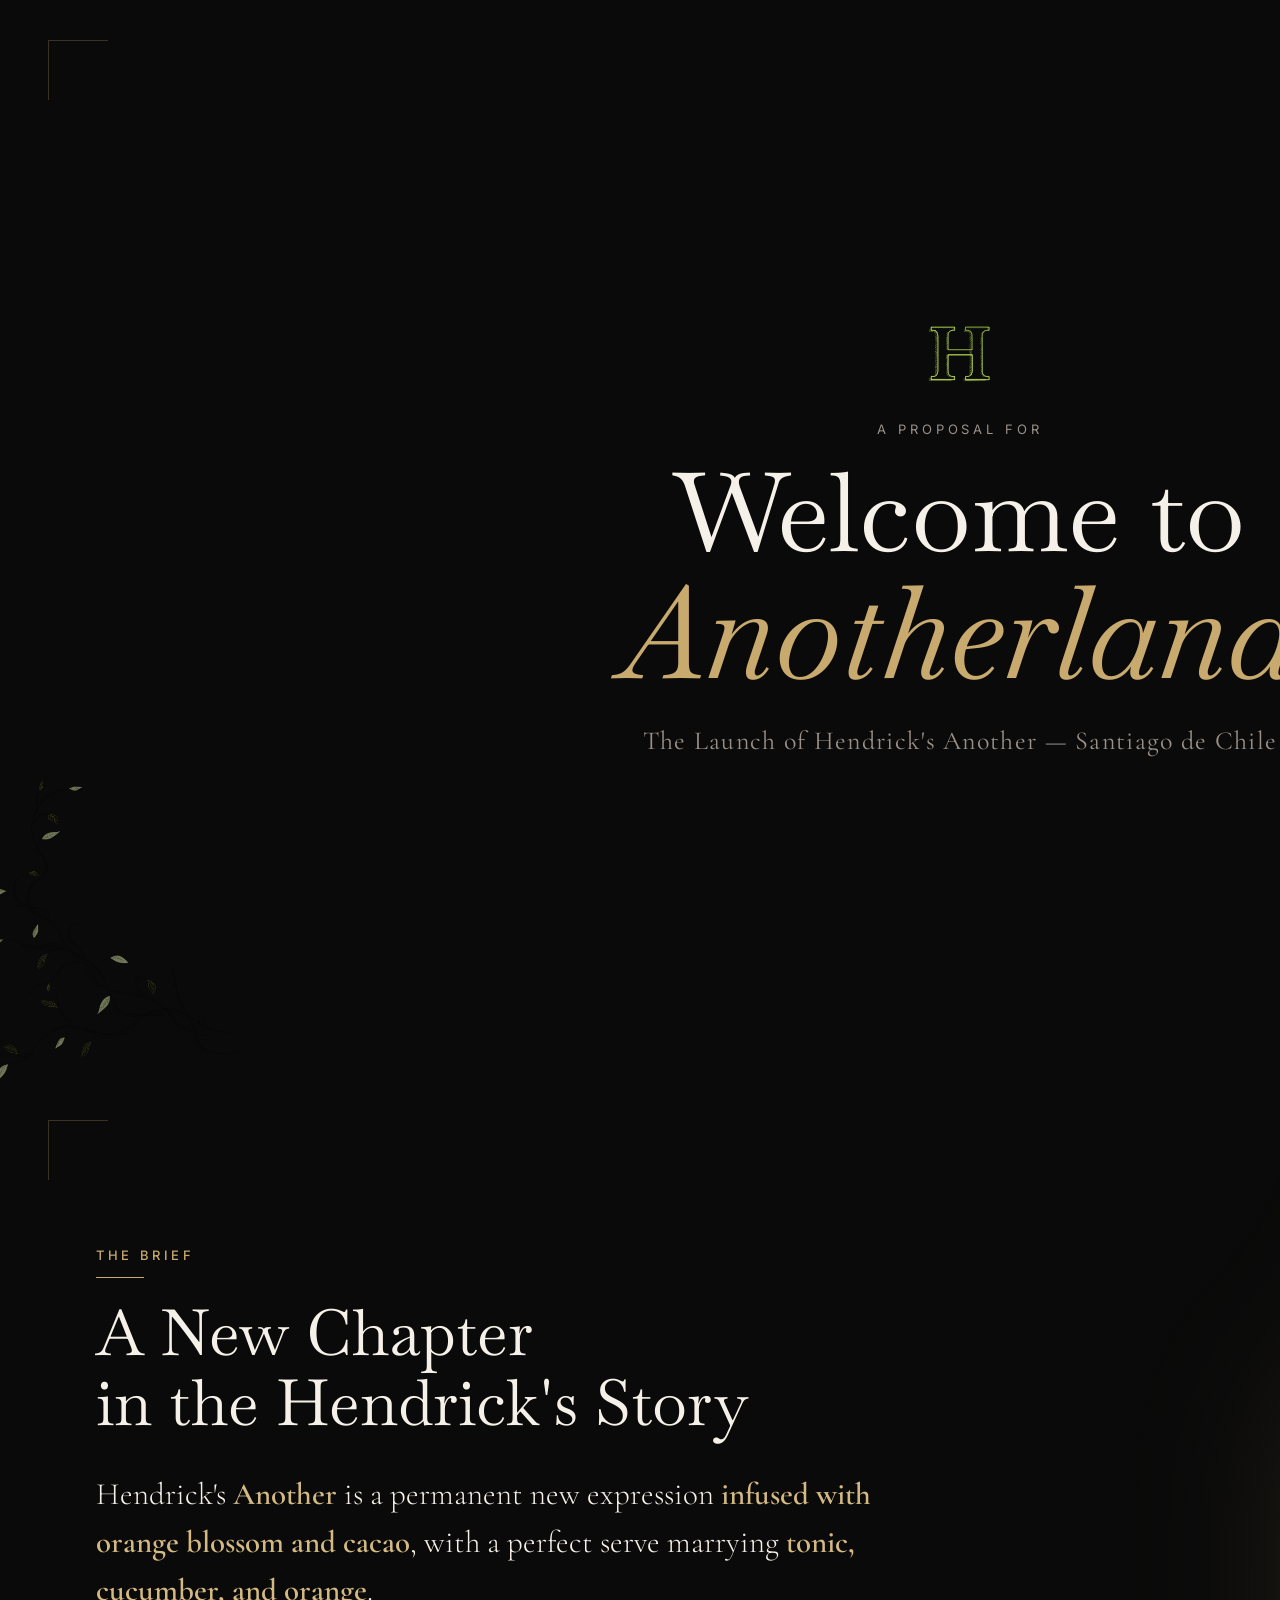
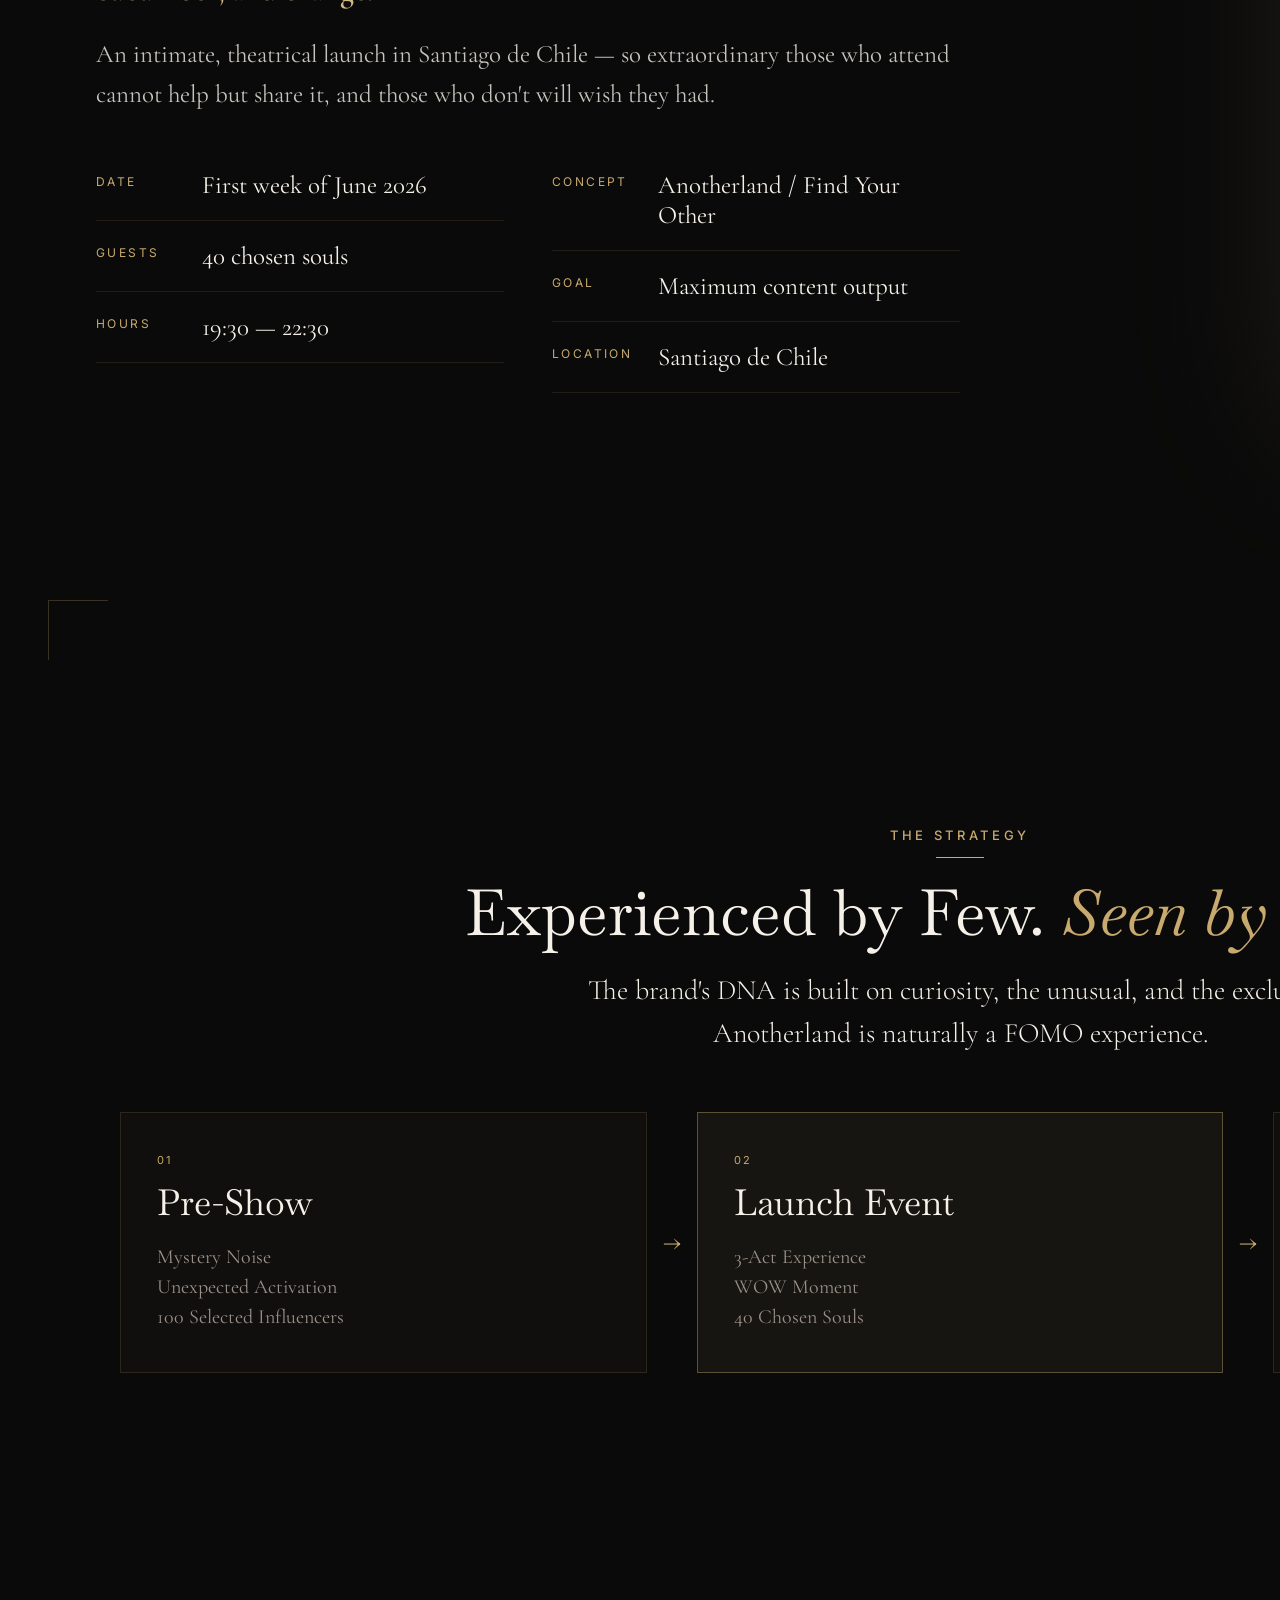
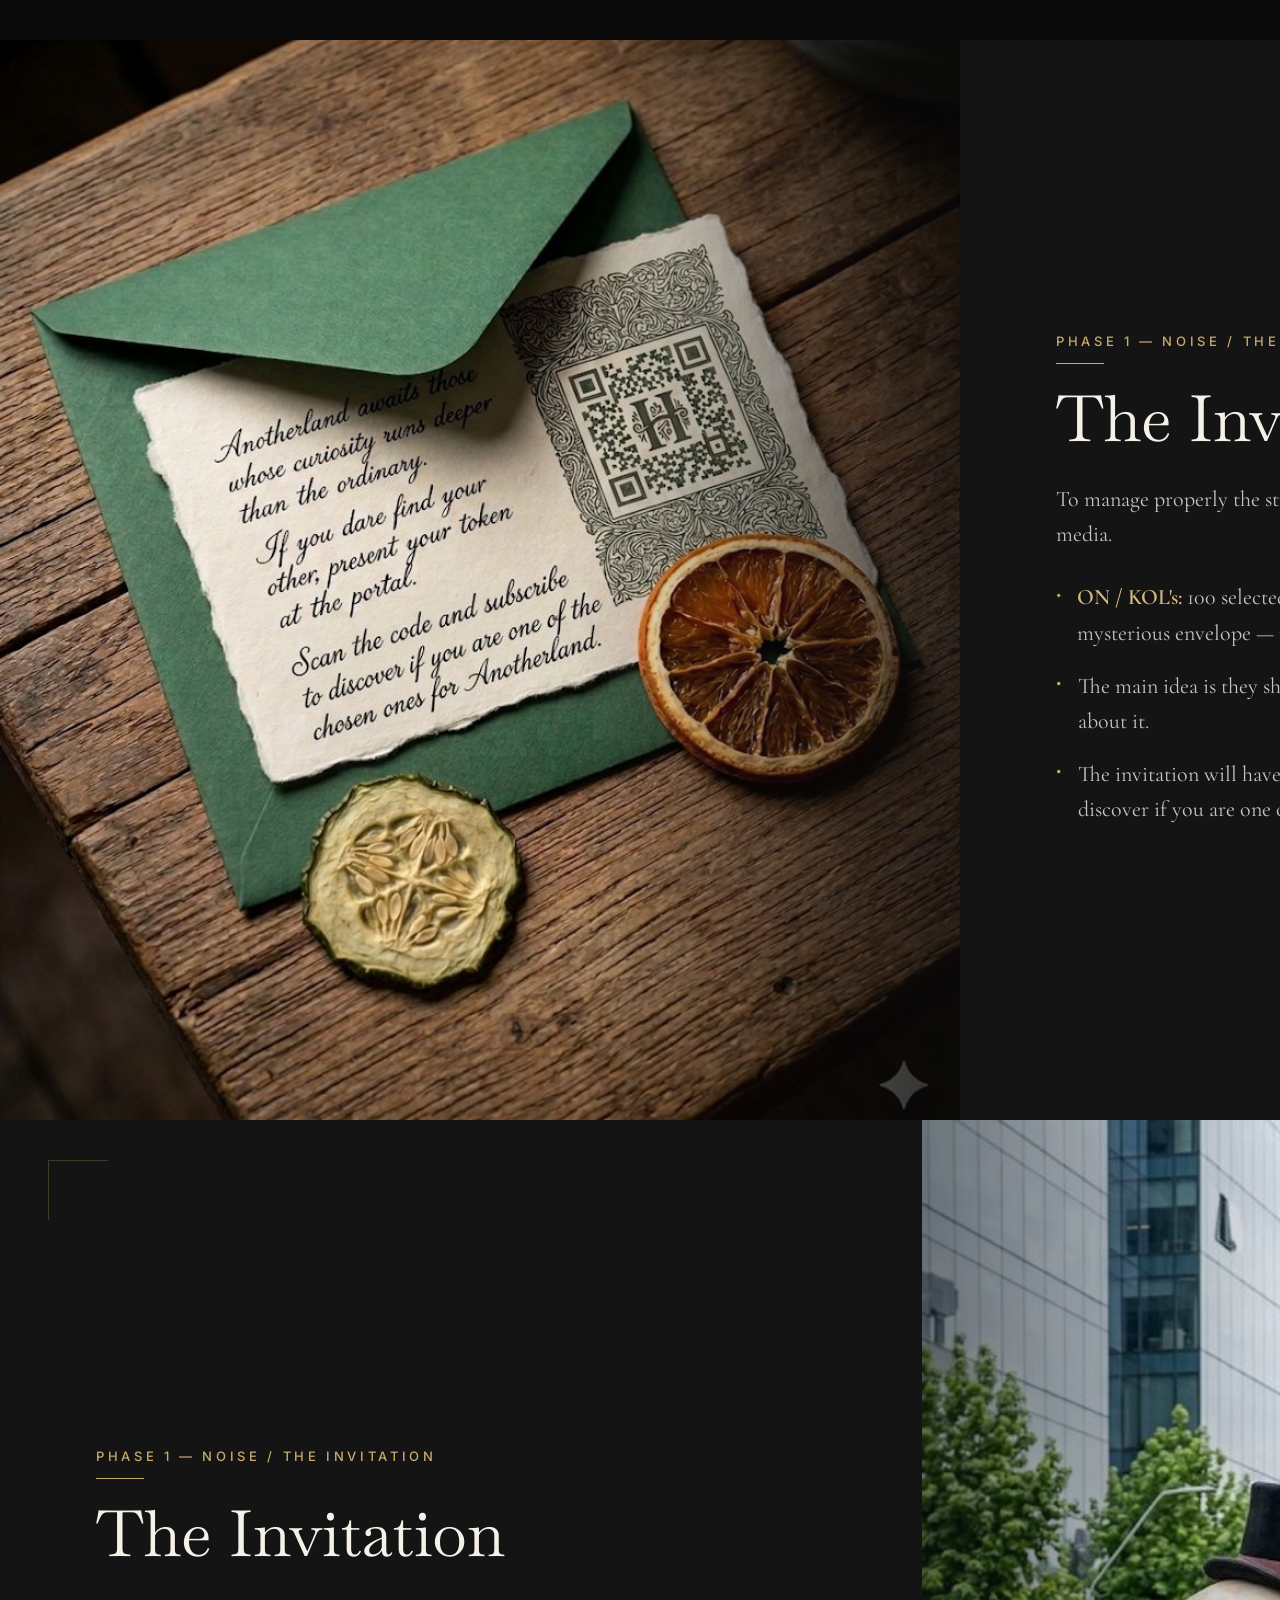
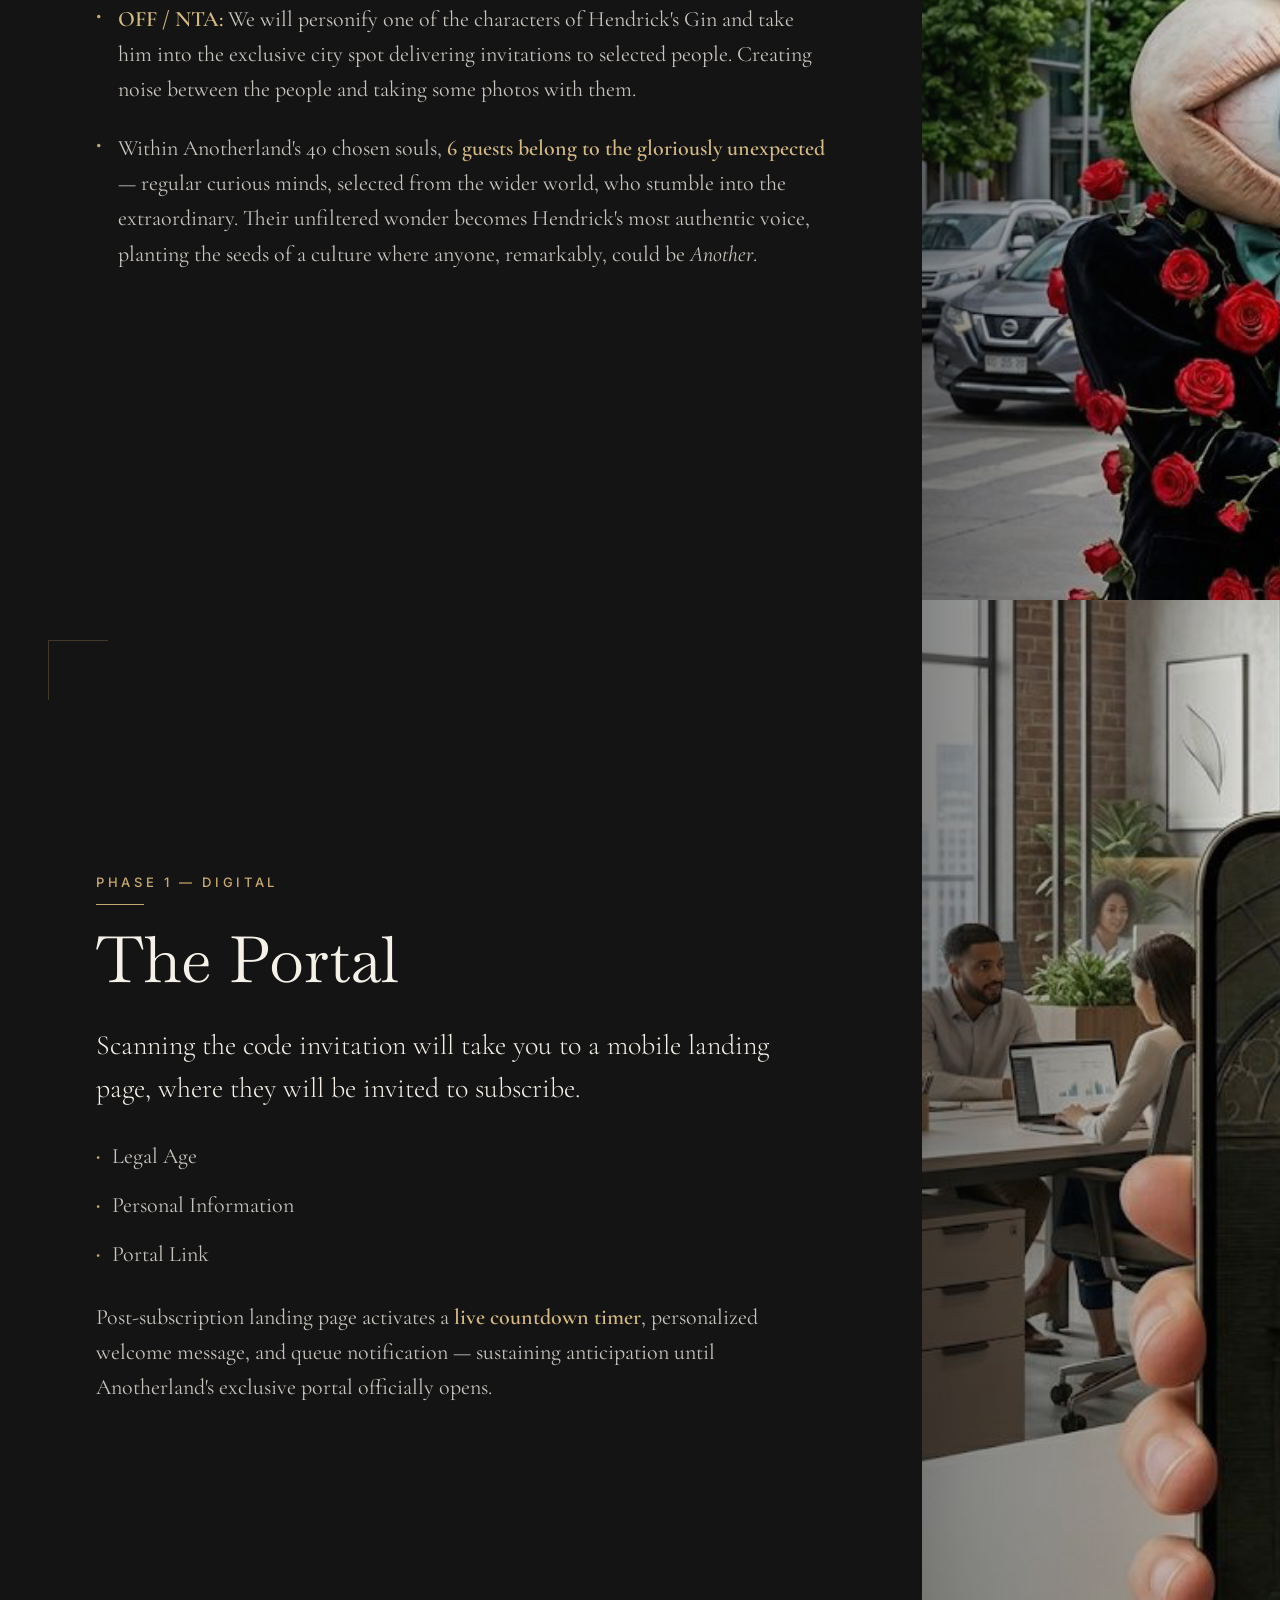
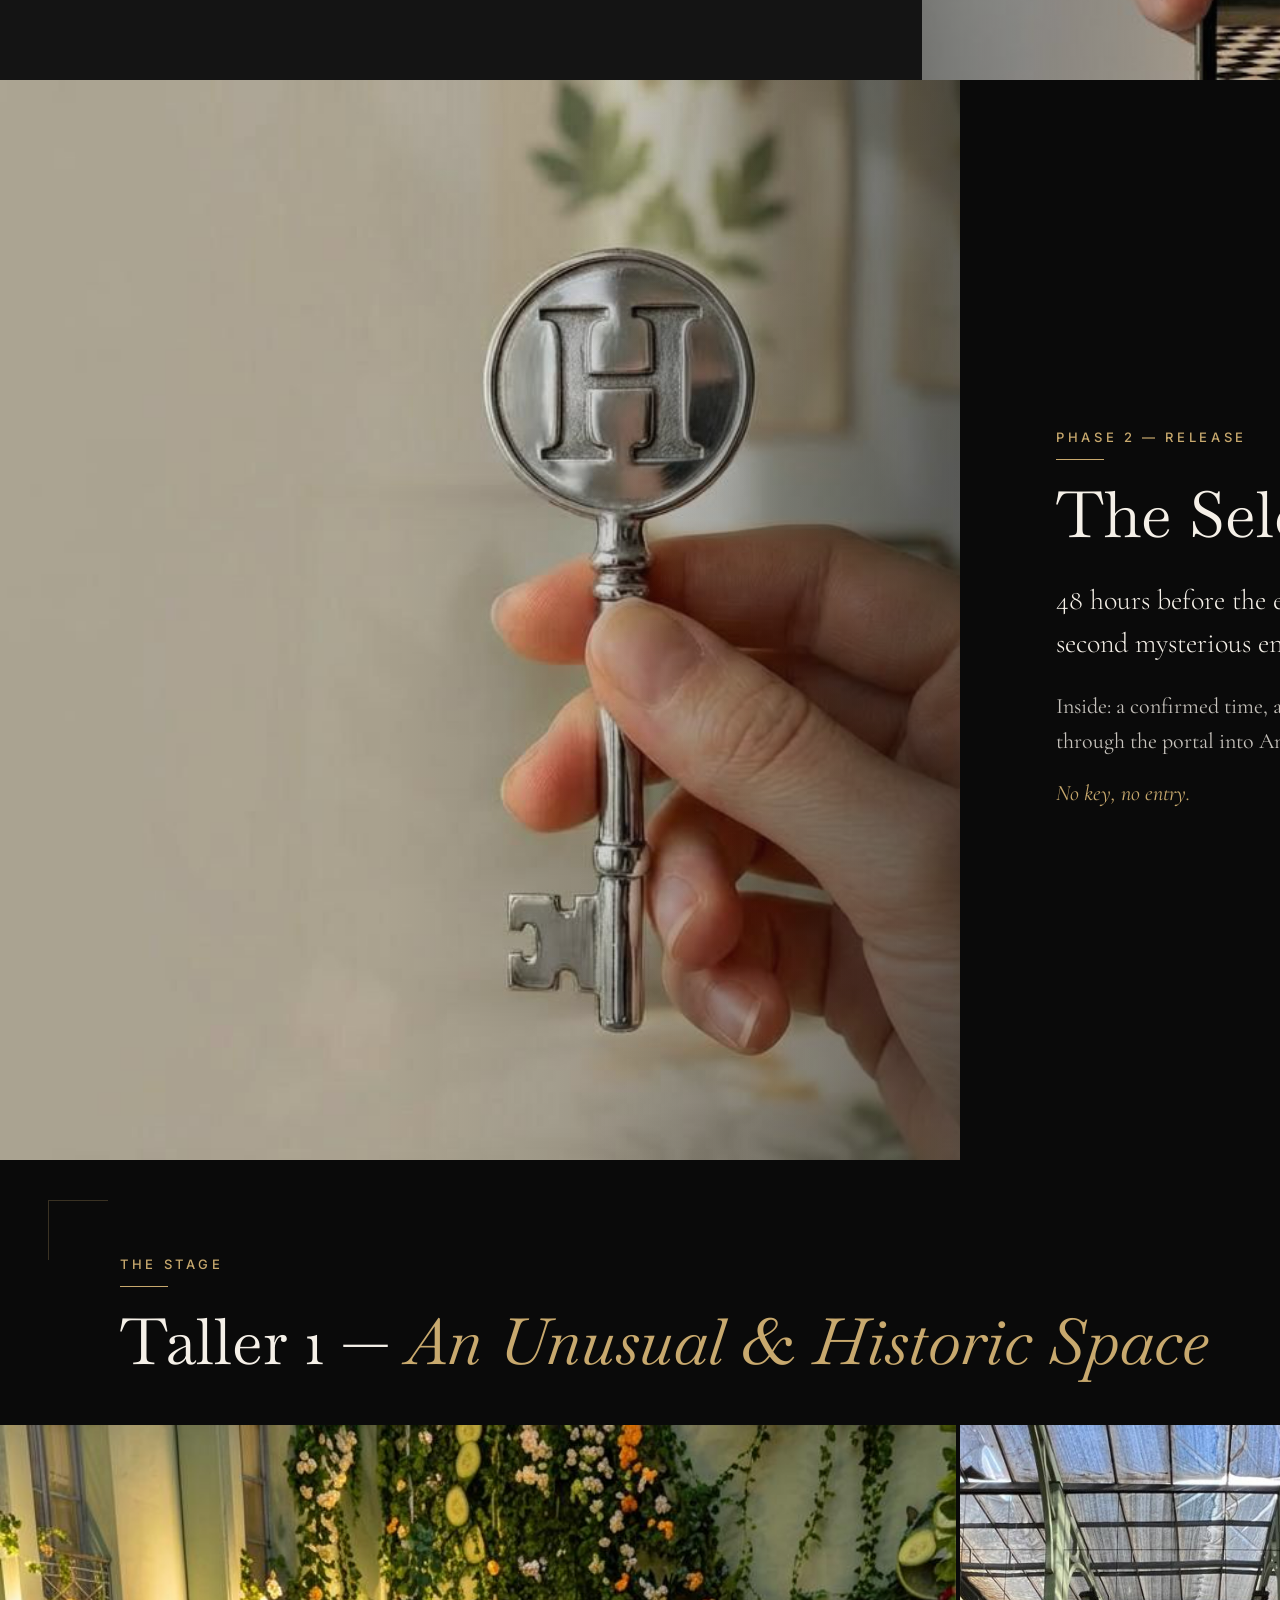
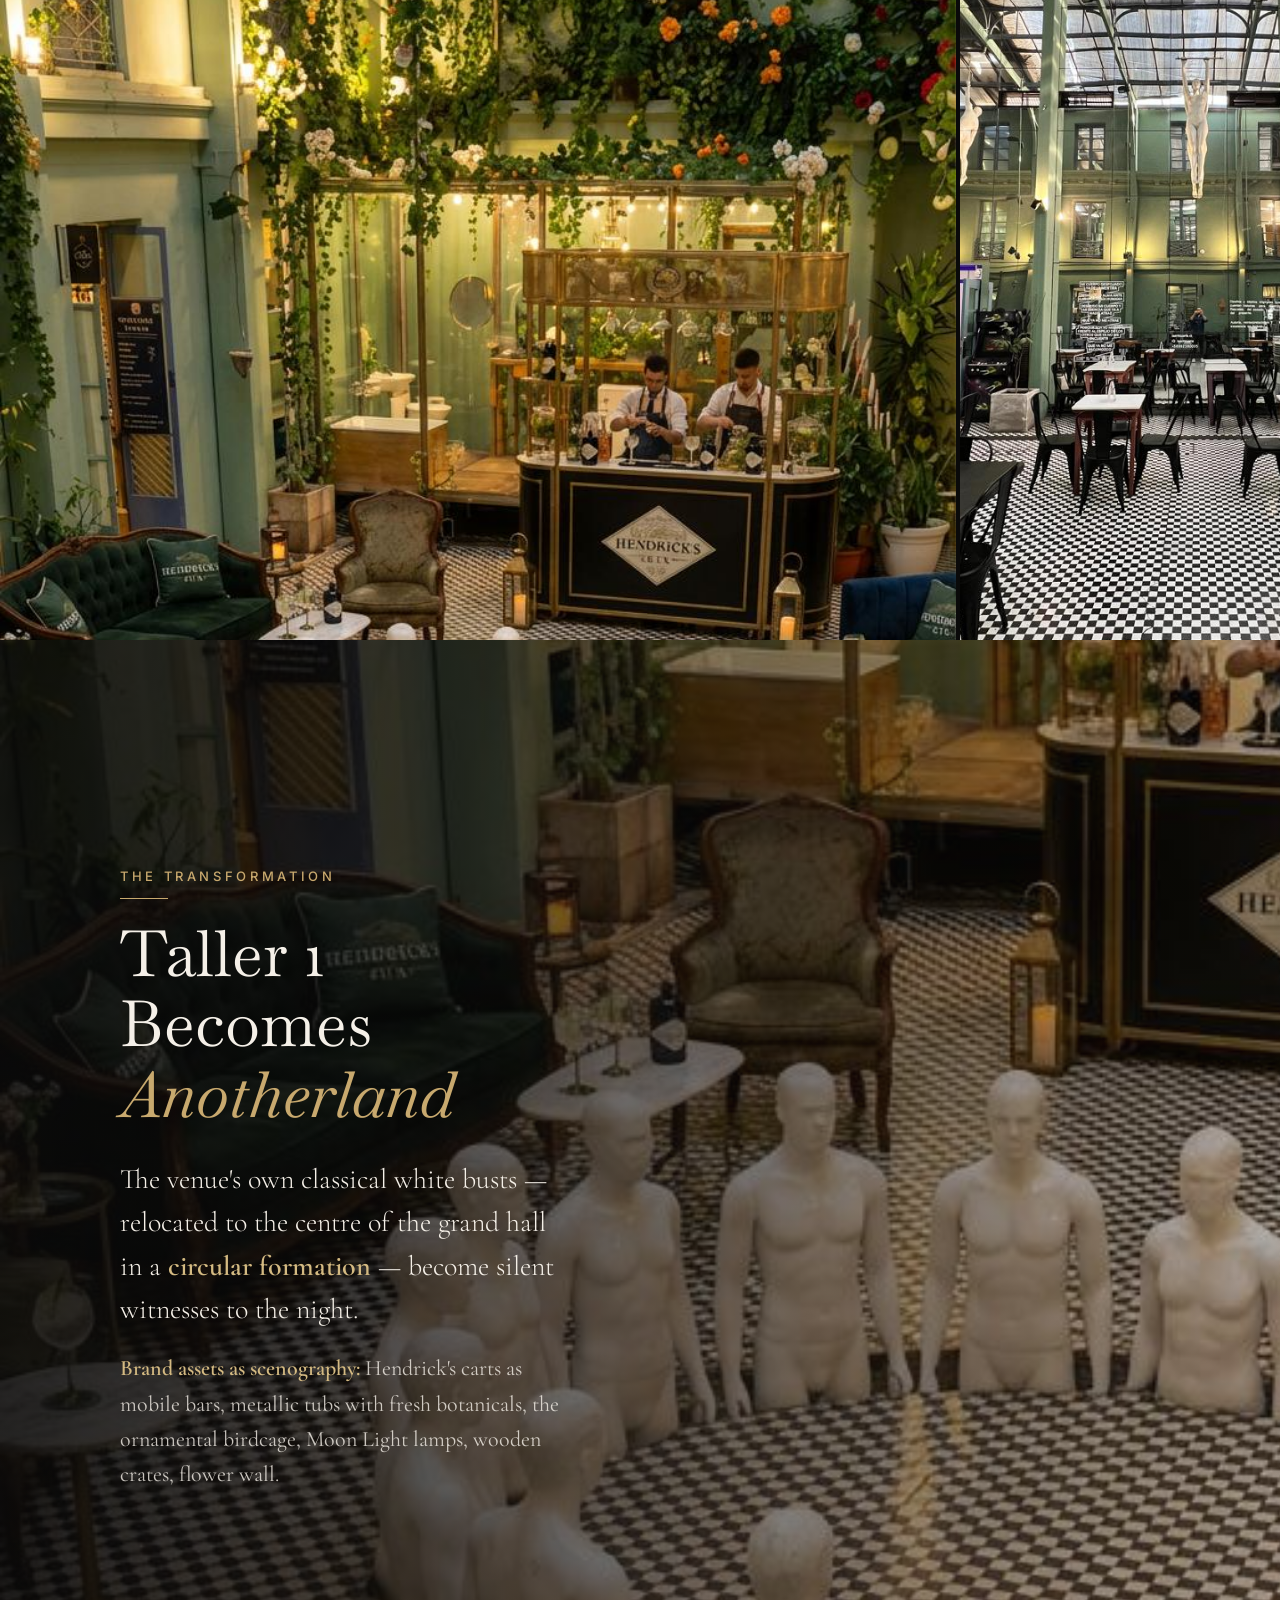
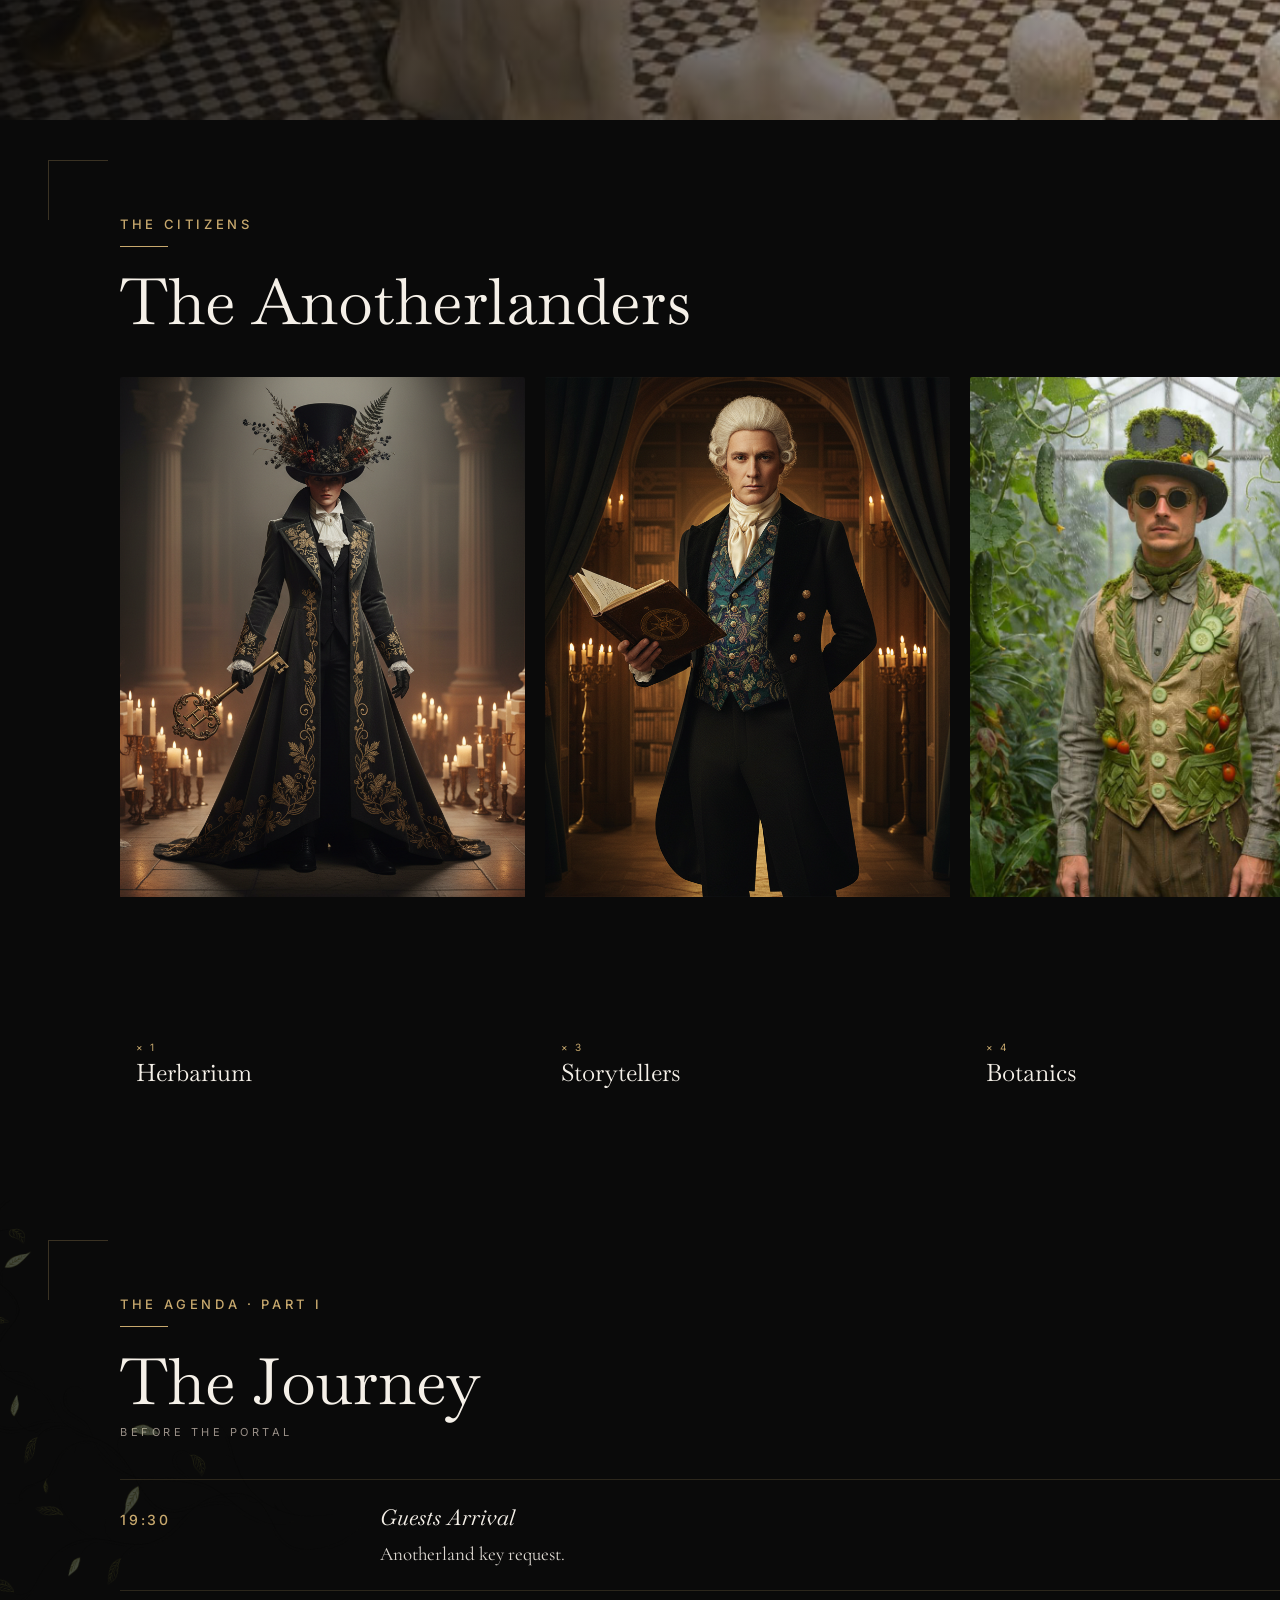
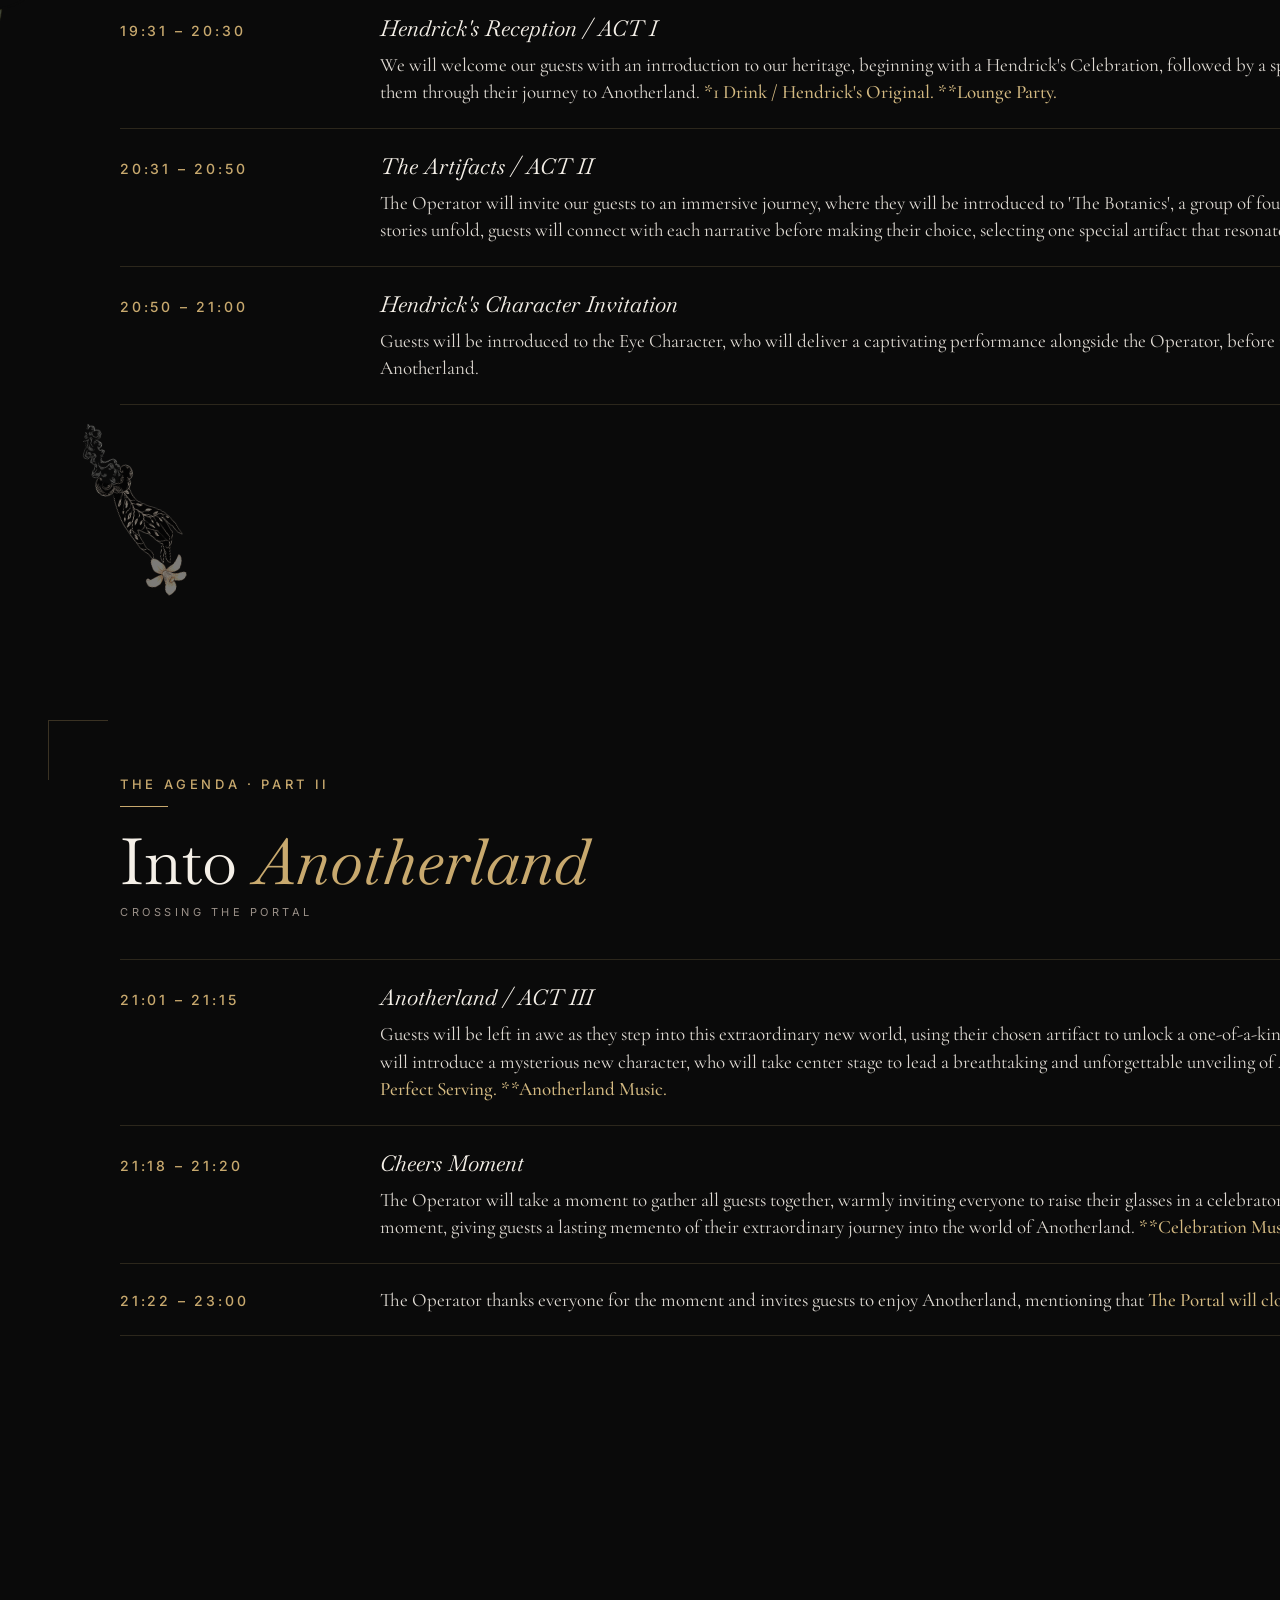
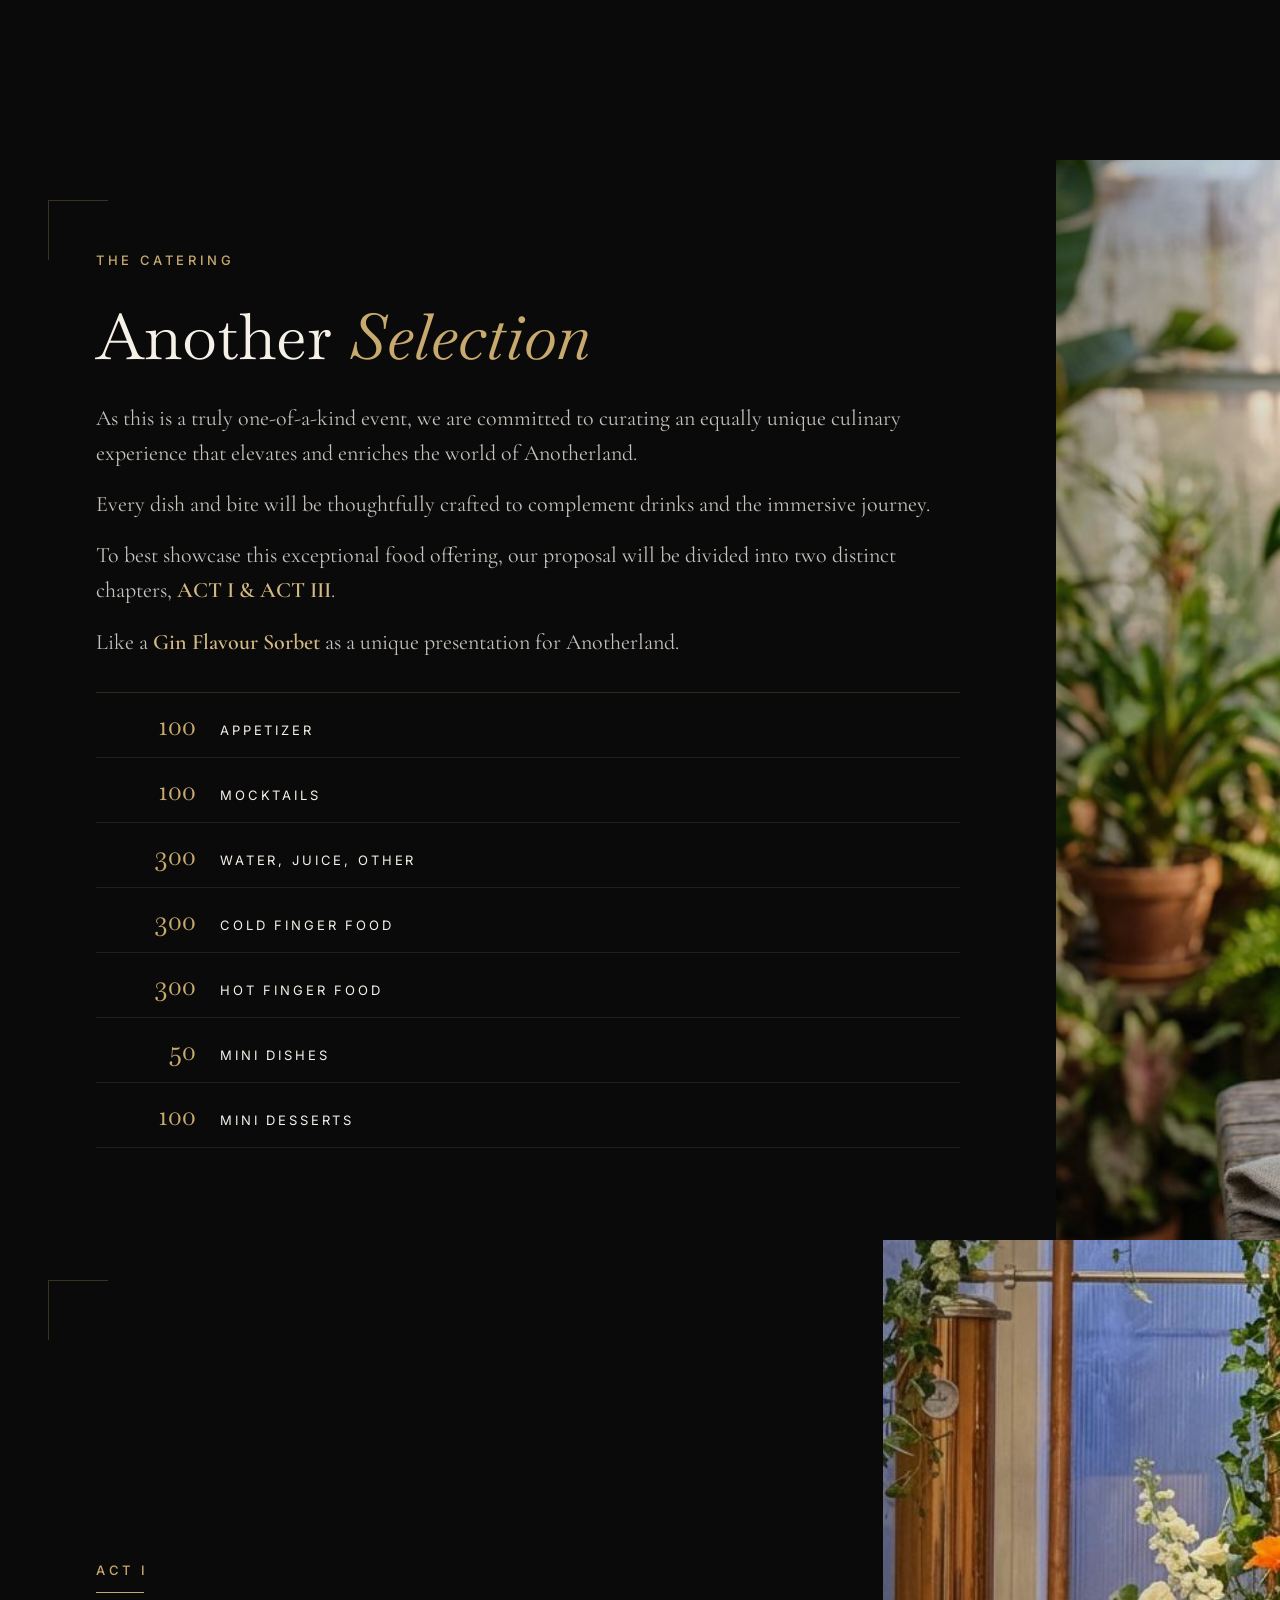
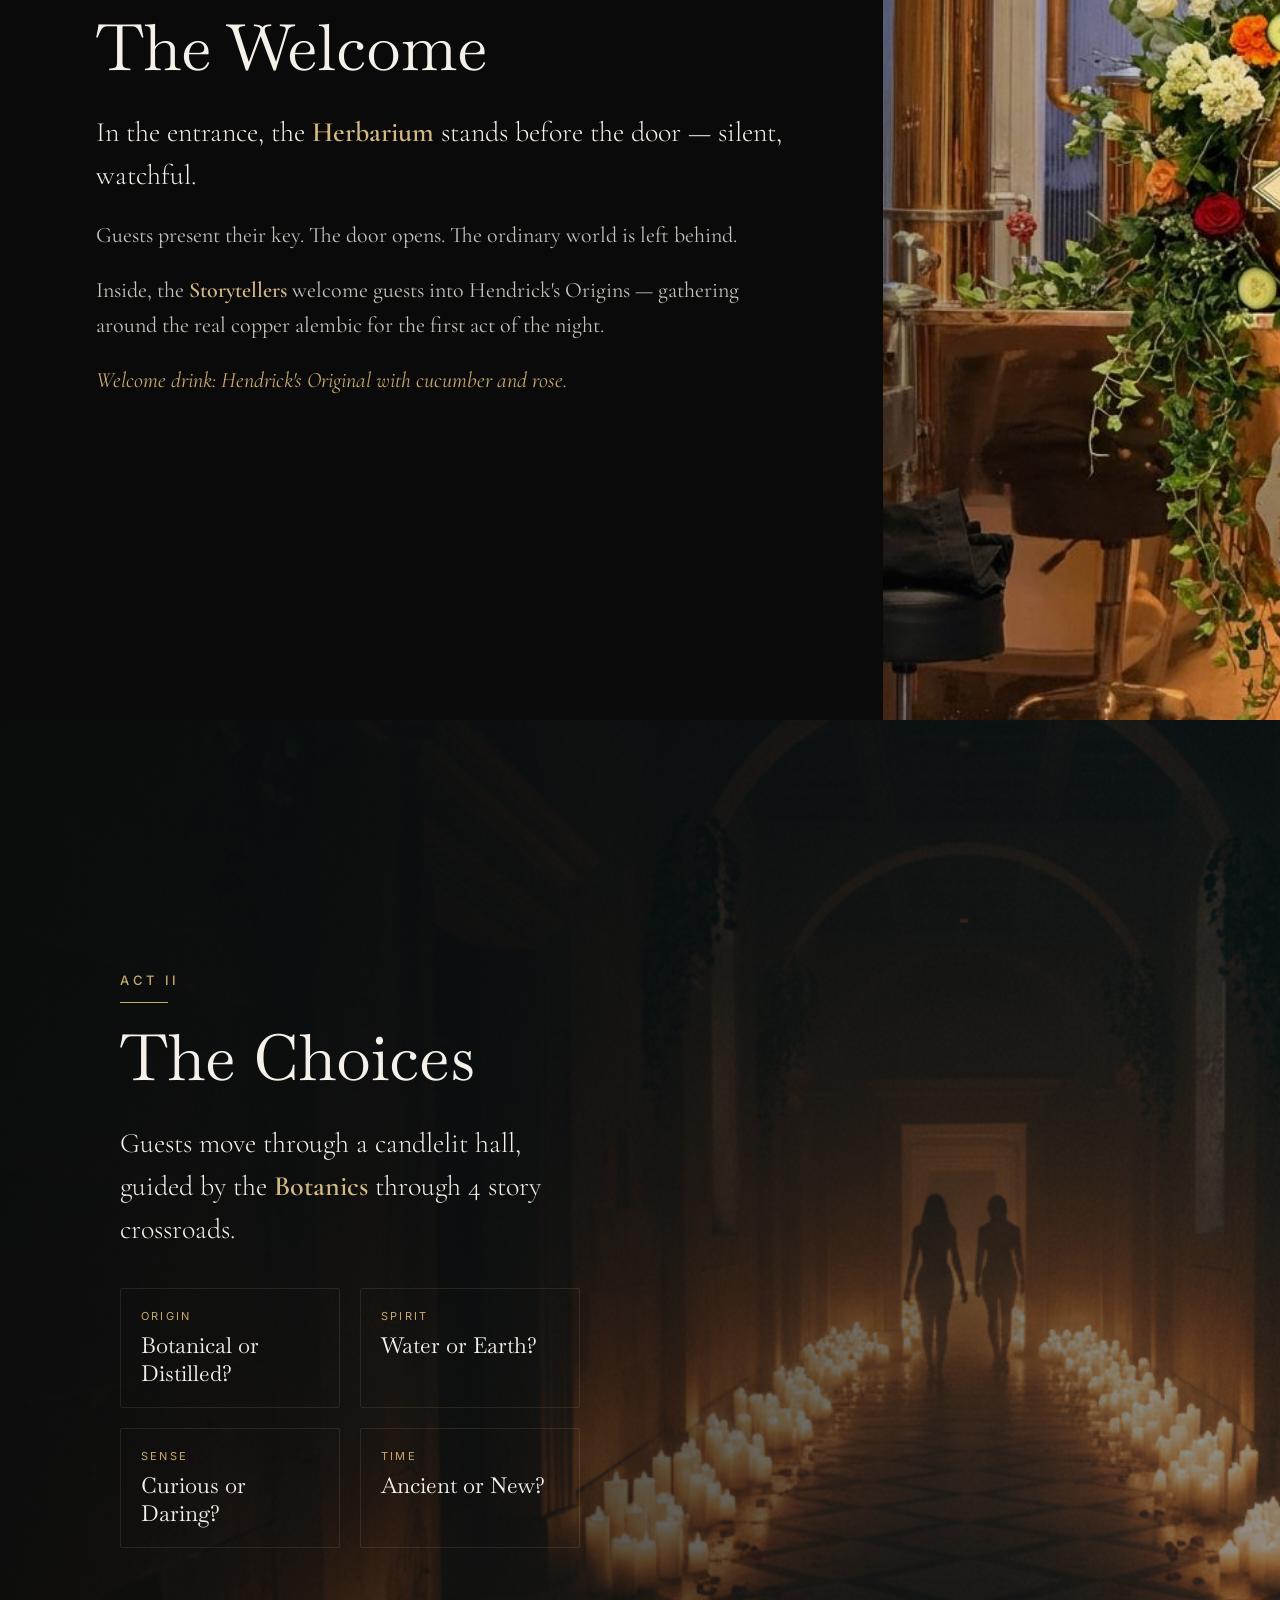
==== commit 3ee4d41a: "feat: split Journey into 2 slides with brand botanical ornaments" ====
--- a/site/print.html
+++ b/site/print.html
@@ -477,40 +477,89 @@
     }
     .journey__row {
       display: grid;
-      grid-template-columns: 200px 1fr;
-      gap: 32px;
-      padding: 11px 0;
-      border-top: 1px solid rgba(200, 169, 110, 0.15);
+      grid-template-columns: 220px 1fr;
+      gap: 40px;
+      padding: 22px 0;
+      border-top: 1px solid rgba(200, 169, 110, 0.18);
       align-items: baseline;
+      position: relative;
+      z-index: 2;
     }
     .journey__row:last-child {
-      border-bottom: 1px solid rgba(200, 169, 110, 0.15);
+      border-bottom: 1px solid rgba(200, 169, 110, 0.18);
     }
     .journey__time {
       font-family: var(--f-ui);
-      font-size: 13px;
+      font-size: 14px;
       font-weight: 500;
-      letter-spacing: 0.18em;
+      letter-spacing: 0.2em;
       color: var(--gold);
       text-transform: uppercase;
     }
     .journey__desc {
       font-family: var(--f-body);
-      font-size: 16px;
-      line-height: 1.4;
-      color: rgba(245, 240, 232, 0.88);
+      font-size: 19px;
+      line-height: 1.45;
+      color: rgba(245, 240, 232, 0.9);
     }
     .journey__desc em {
       color: var(--cream);
       font-style: italic;
       font-family: var(--f-title);
-      font-size: 18px;
+      font-size: 22px;
       display: block;
-      margin-bottom: 3px;
+      margin-bottom: 6px;
     }
     .journey__desc strong {
       color: var(--gold2);
       font-weight: 500;
+    }
+    /* Decorative botanicals for Journey slides */
+    .journey__vine-tl,
+    .journey__vine-br,
+    .journey__hand-tr,
+    .journey__hand-bl {
+      position: absolute;
+      pointer-events: none;
+      z-index: 1;
+    }
+    .journey__vine-tl {
+      top: -40px;
+      left: -40px;
+      width: 380px;
+      opacity: 0.28;
+      transform: rotate(-8deg);
+    }
+    .journey__vine-br {
+      bottom: -60px;
+      right: -40px;
+      width: 420px;
+      opacity: 0.24;
+      transform: rotate(180deg) rotate(-10deg);
+    }
+    .journey__hand-tr {
+      top: 60px;
+      right: 80px;
+      width: 180px;
+      opacity: 0.55;
+      transform: scaleX(-1) rotate(-15deg);
+      filter: sepia(0.4) hue-rotate(-10deg) brightness(0.85);
+    }
+    .journey__hand-bl {
+      bottom: 40px;
+      left: 60px;
+      width: 180px;
+      opacity: 0.55;
+      transform: rotate(15deg);
+      filter: sepia(0.4) hue-rotate(-10deg) brightness(0.85);
+    }
+    .journey__part {
+      font-family: var(--f-ui);
+      font-size: 11px;
+      letter-spacing: 0.32em;
+      text-transform: uppercase;
+      color: var(--muted);
+      margin-top: 8px;
     }
 
     /* ══════════════════════════════════════════
@@ -851,13 +900,16 @@
   </div>
 </div>
 
-<!-- ══ SLIDE 9 — THE JOURNEY (Agenda / Timing) ══ -->
-<div class="slide" style="flex-direction:column; padding: var(--pad-y) var(--pad-x-lg);">
-  <div class="corner-tl"></div>
-  <div class="corner-br"></div>
-  <div class="label">The Agenda</div>
+<!-- ══ SLIDE 9A — THE JOURNEY · PART I (Before The Portal) ══ -->
+<div class="slide" style="flex-direction:column; padding: var(--pad-y) var(--pad-x-lg); overflow:hidden;">
+  <div class="corner-tl"></div>
+  <div class="corner-br"></div>
+  <img class="journey__vine-tl" src="images/brand/vine-left.png" alt="">
+  <img class="journey__hand-bl" src="images/brand/hand-blossom-left.png" alt="">
+  <div class="label">The Agenda · Part I</div>
   <div class="rule"></div>
   <h2 class="h2">The Journey</h2>
+  <div class="journey__part">Before The Portal</div>
   <div class="journey__table">
     <div class="journey__row">
       <div class="journey__time">19:30</div>
@@ -875,6 +927,20 @@
       <div class="journey__time">20:50 – 21:00</div>
       <div class="journey__desc"><em>Hendrick's Character Invitation</em>Guests will be introduced to the Eye Character, who will deliver a captivating performance alongside the Operator, before they are invited to cross 'The Portal' and step into the world of Anotherland.</div>
     </div>
+  </div>
+</div>
+
+<!-- ══ SLIDE 9B — THE JOURNEY · PART II (Into Anotherland) ══ -->
+<div class="slide" style="flex-direction:column; padding: var(--pad-y) var(--pad-x-lg); overflow:hidden;">
+  <div class="corner-tl"></div>
+  <div class="corner-br"></div>
+  <img class="journey__vine-br" src="images/brand/vine-right.png" alt="">
+  <img class="journey__hand-tr" src="images/brand/hand-blossom-right.png" alt="">
+  <div class="label">The Agenda · Part II</div>
+  <div class="rule"></div>
+  <h2 class="h2">Into <em>Anotherland</em></h2>
+  <div class="journey__part">Crossing The Portal</div>
+  <div class="journey__table">
     <div class="journey__row">
       <div class="journey__time">21:01 – 21:15</div>
       <div class="journey__desc"><em>Anotherland / ACT III</em>Guests will be left in awe as they step into this extraordinary new world, using their chosen artifact to unlock a one-of-a-kind experience. Once everyone has received their drink, the Operator will introduce a mysterious new character, who will take center stage to lead a breathtaking and unforgettable unveiling of Another Hendrick's. <strong>*1 Drink with Artifact + Another Hendrick's Perfect Serving. **Anotherland Music.</strong></div>
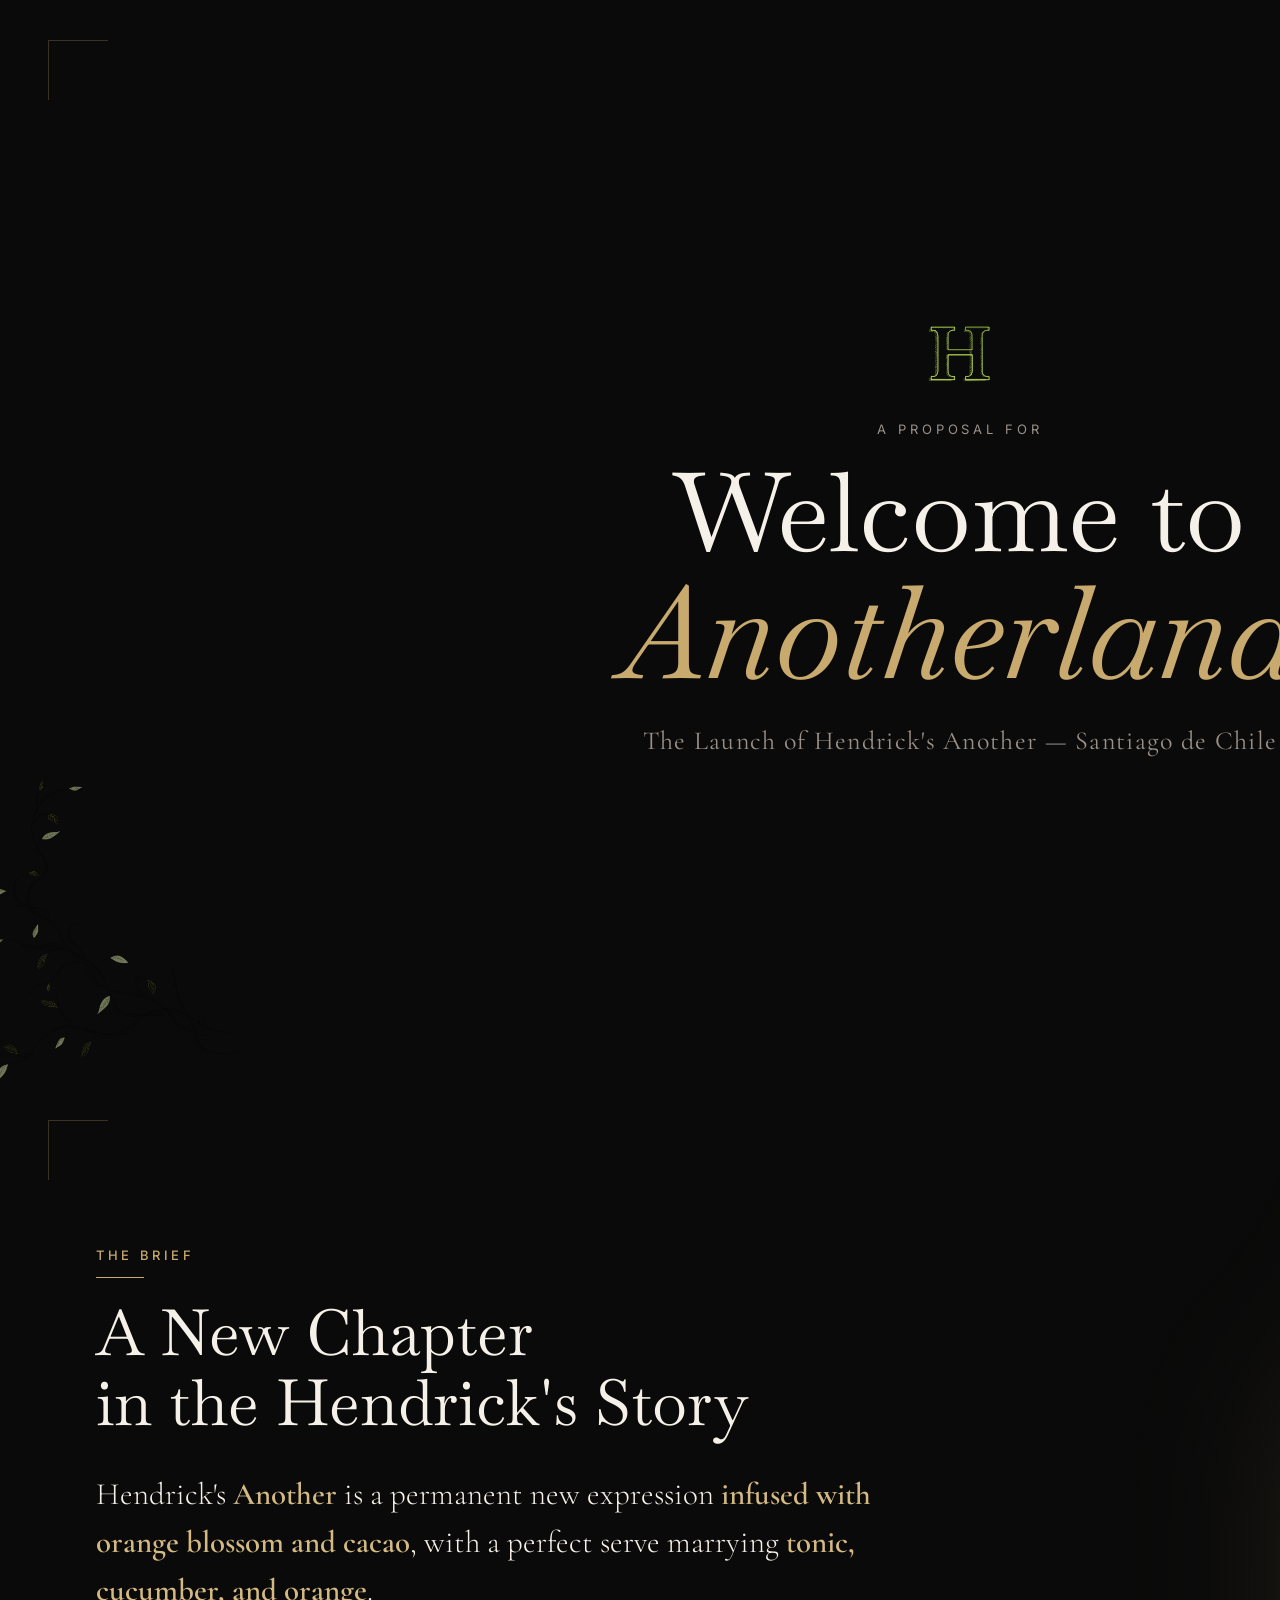
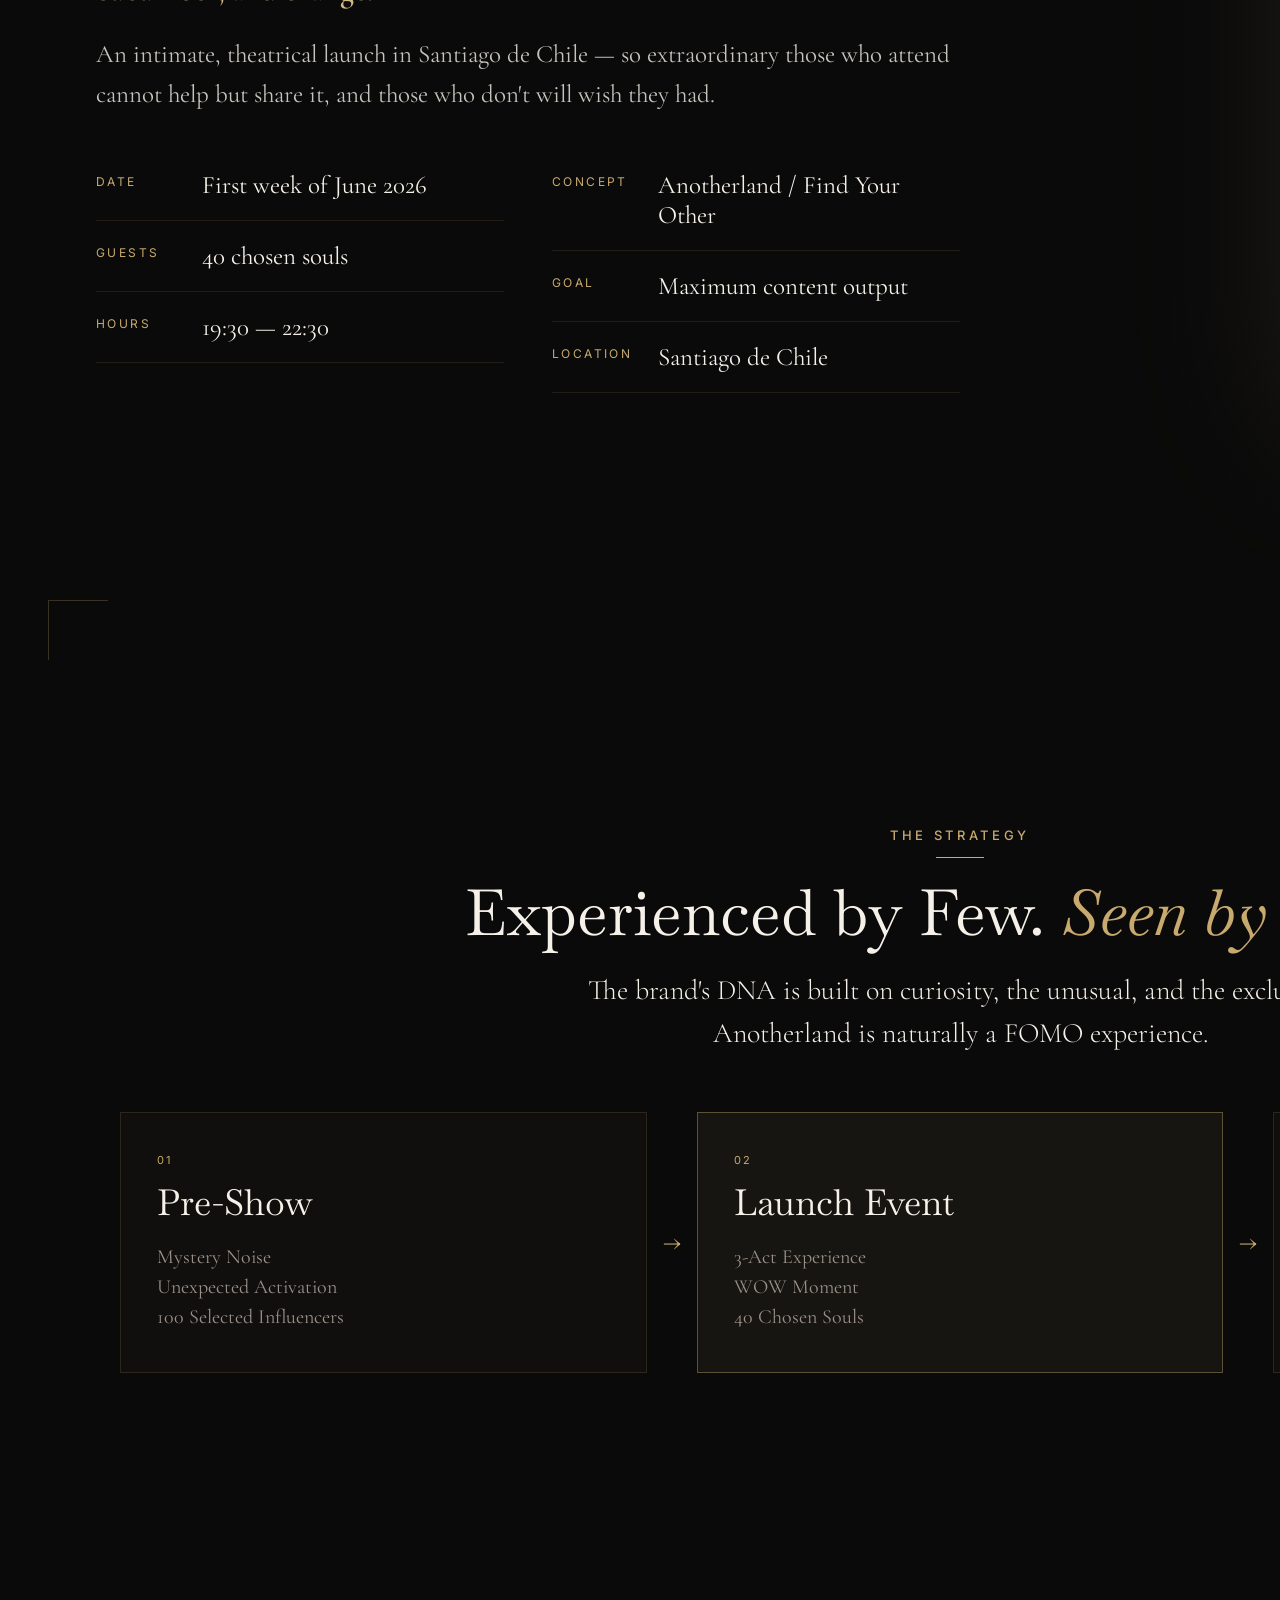
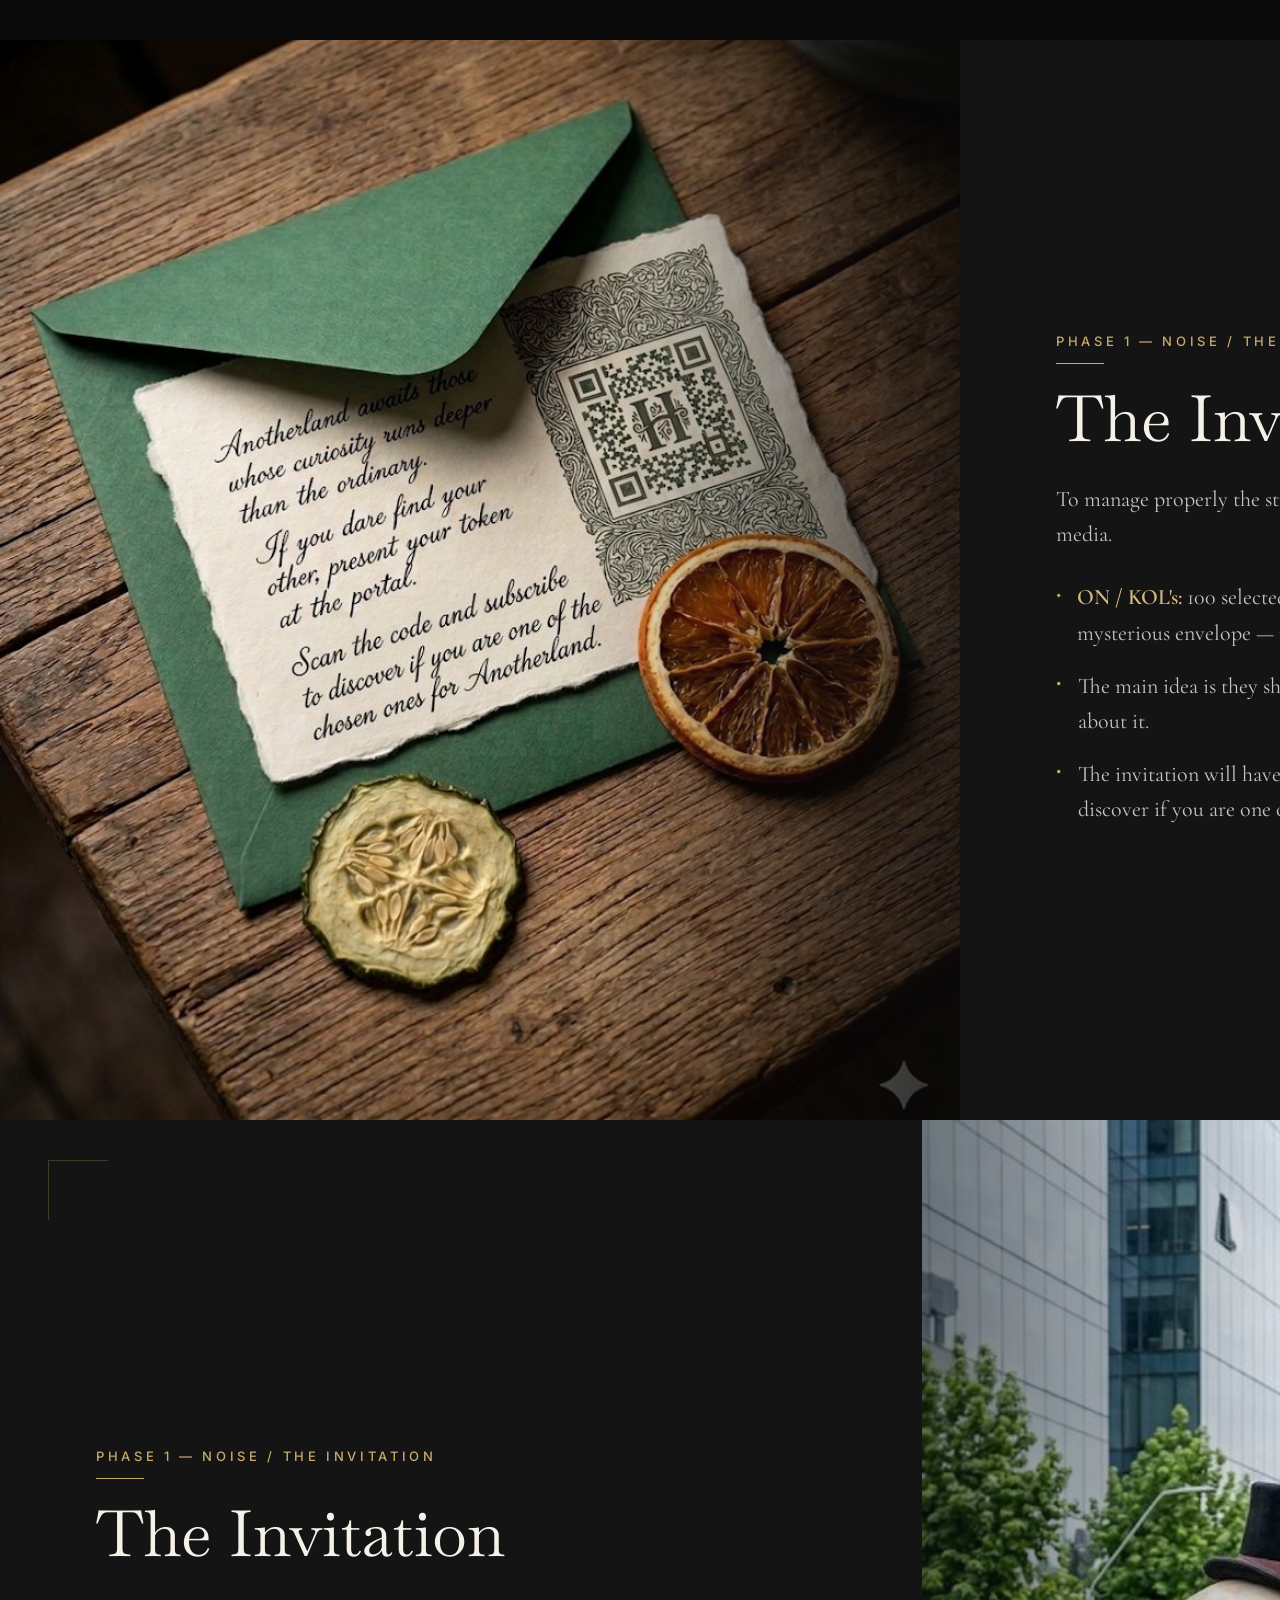
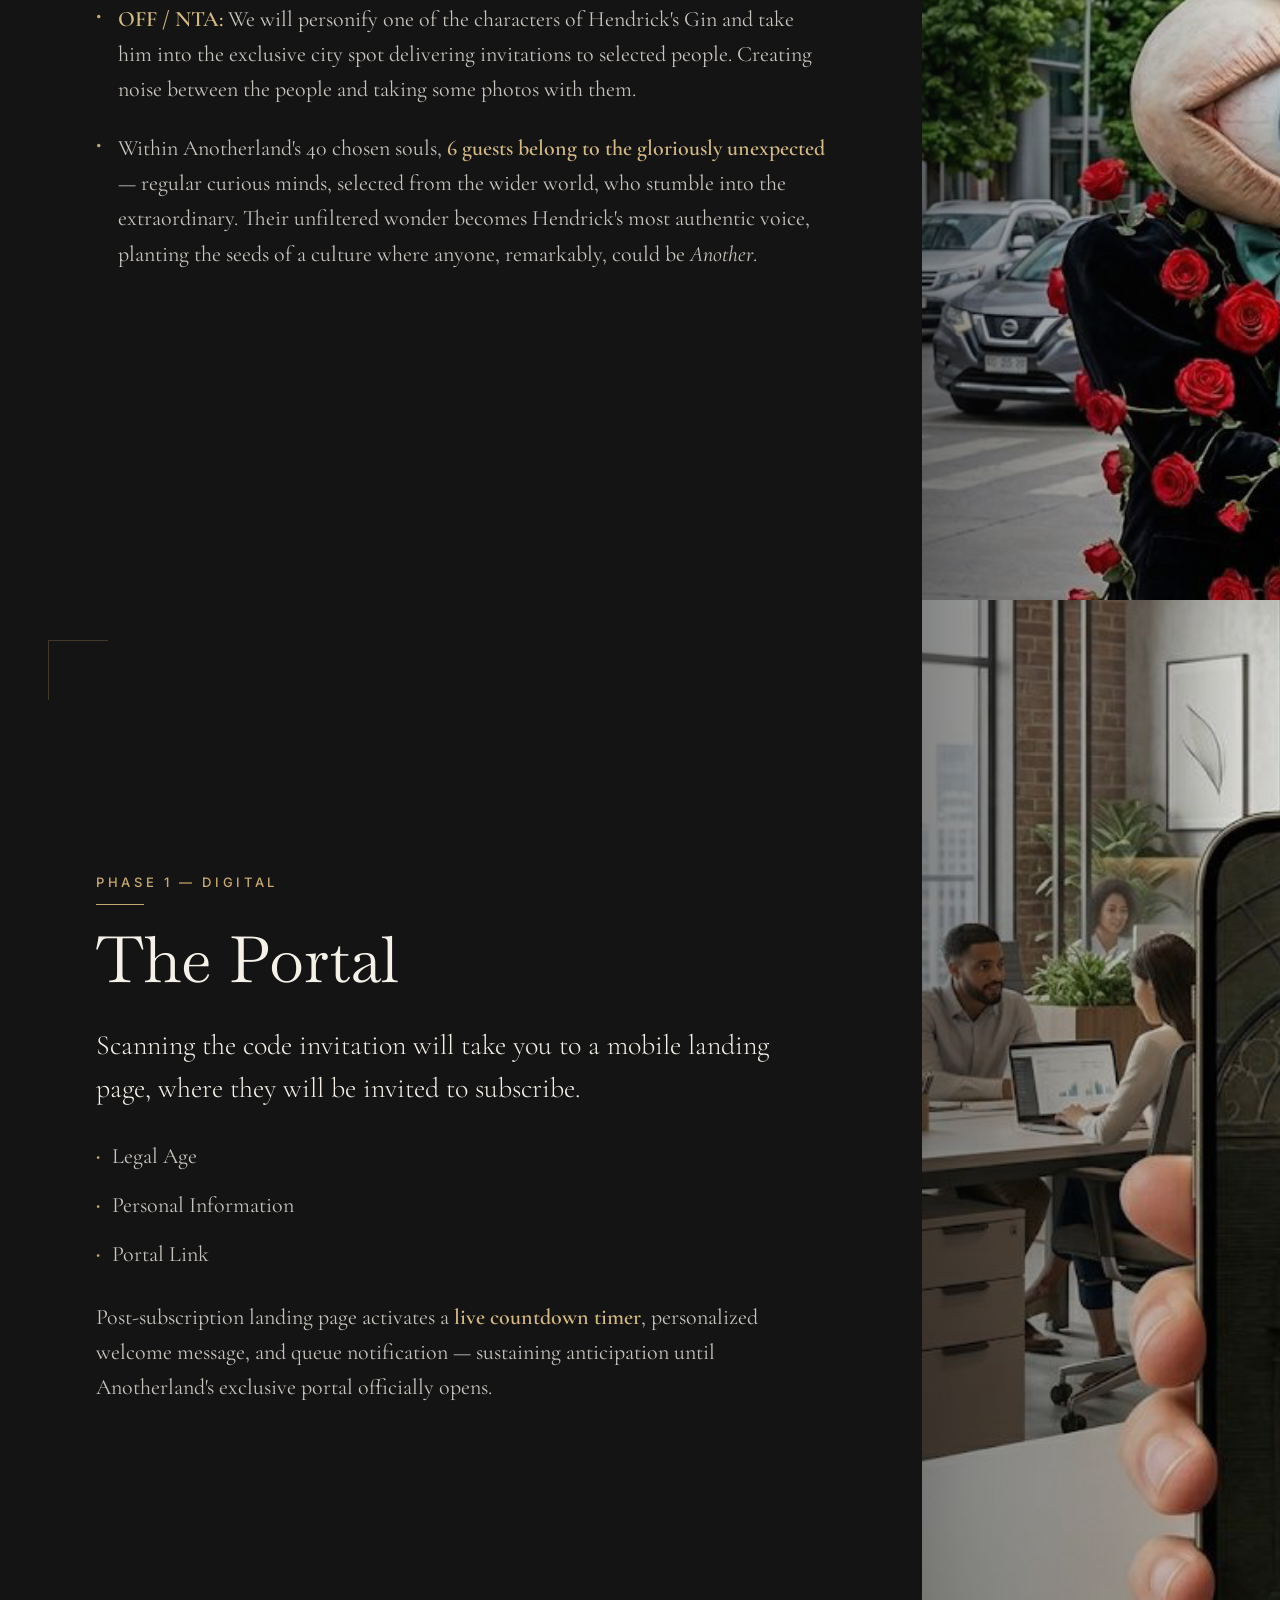
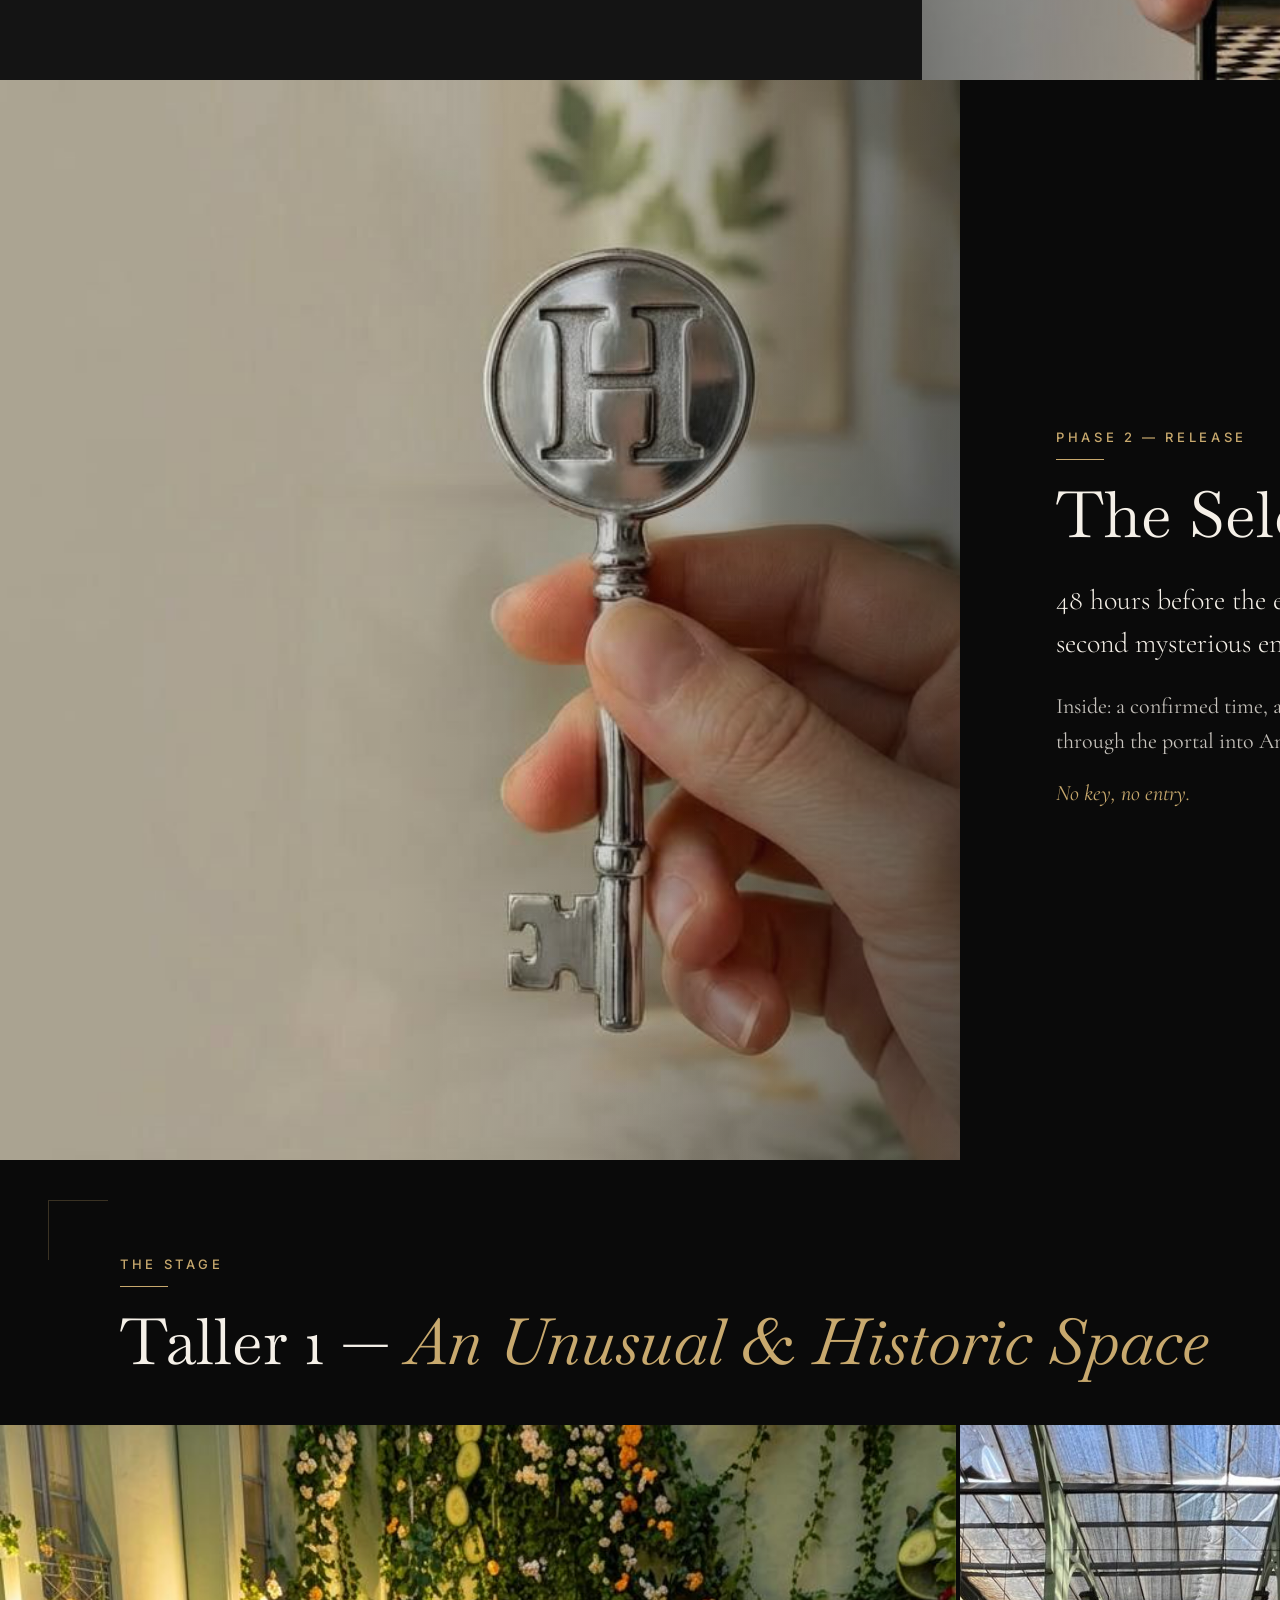
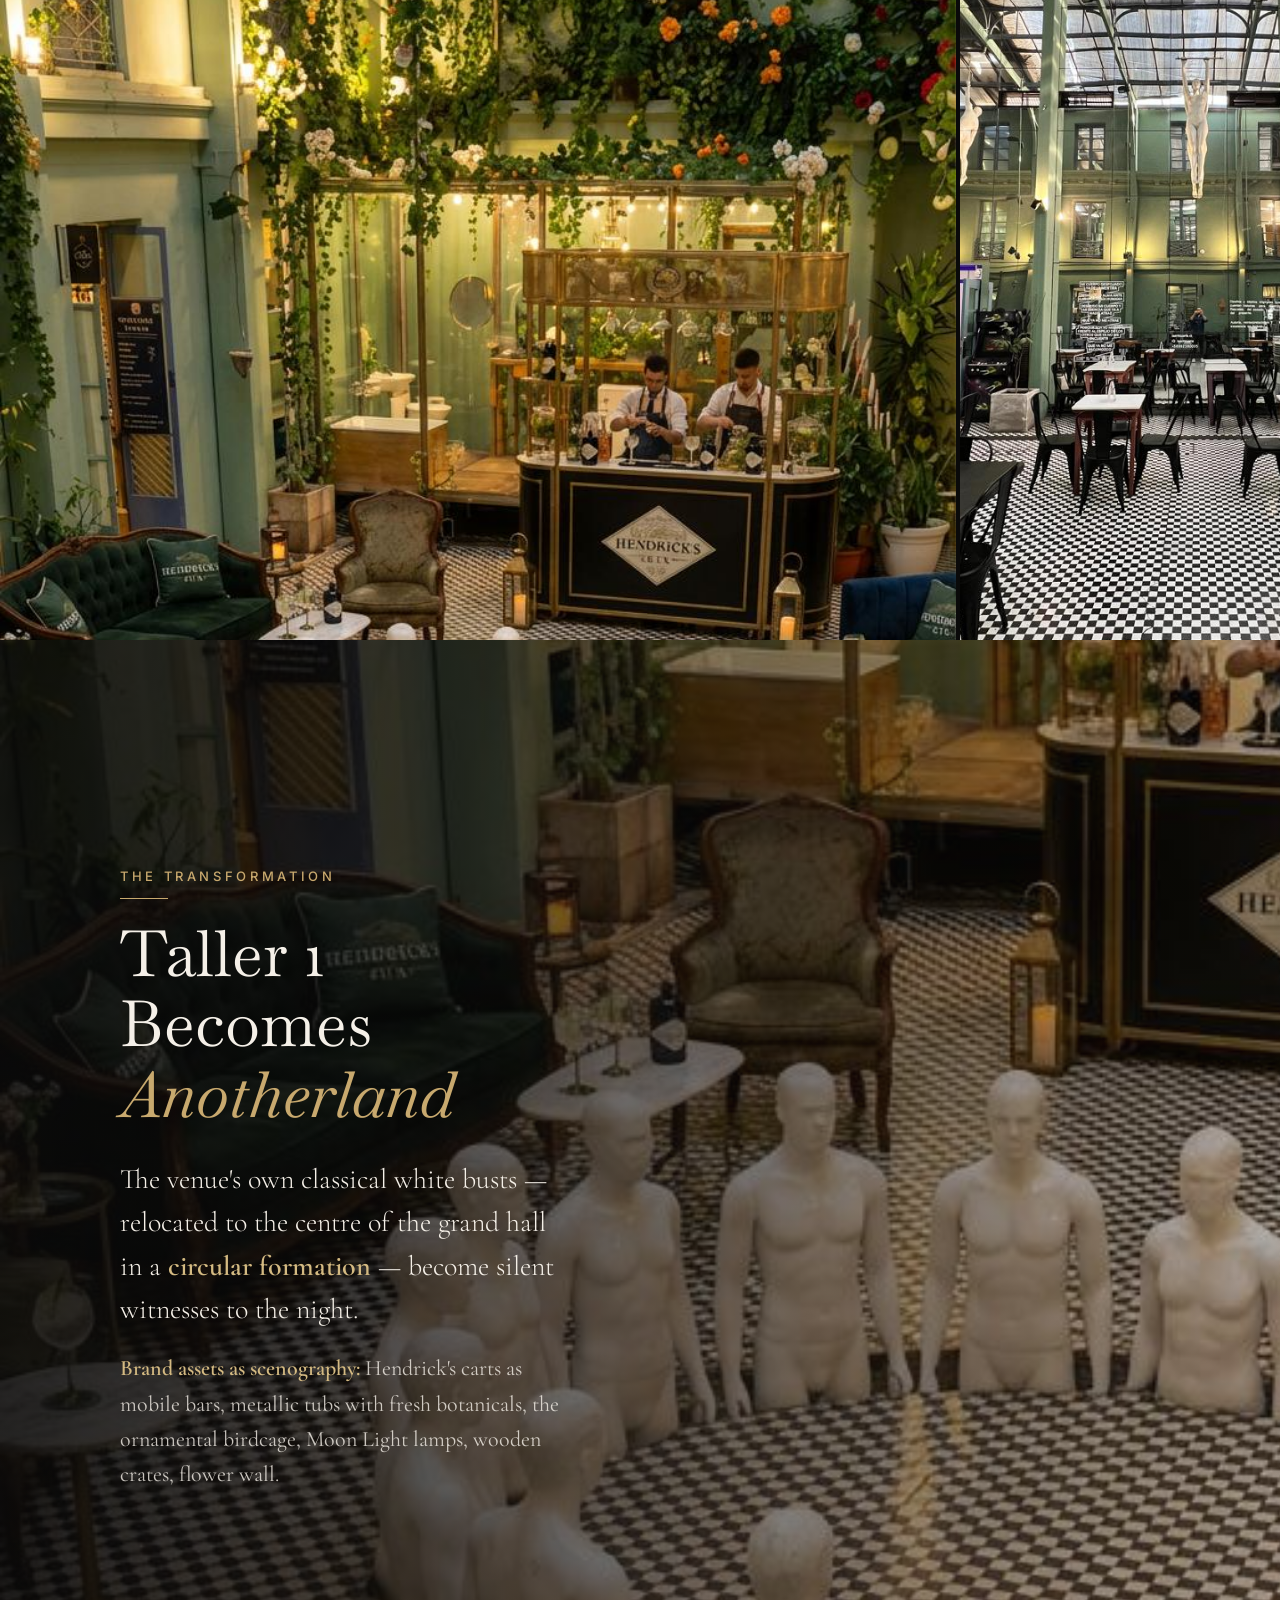
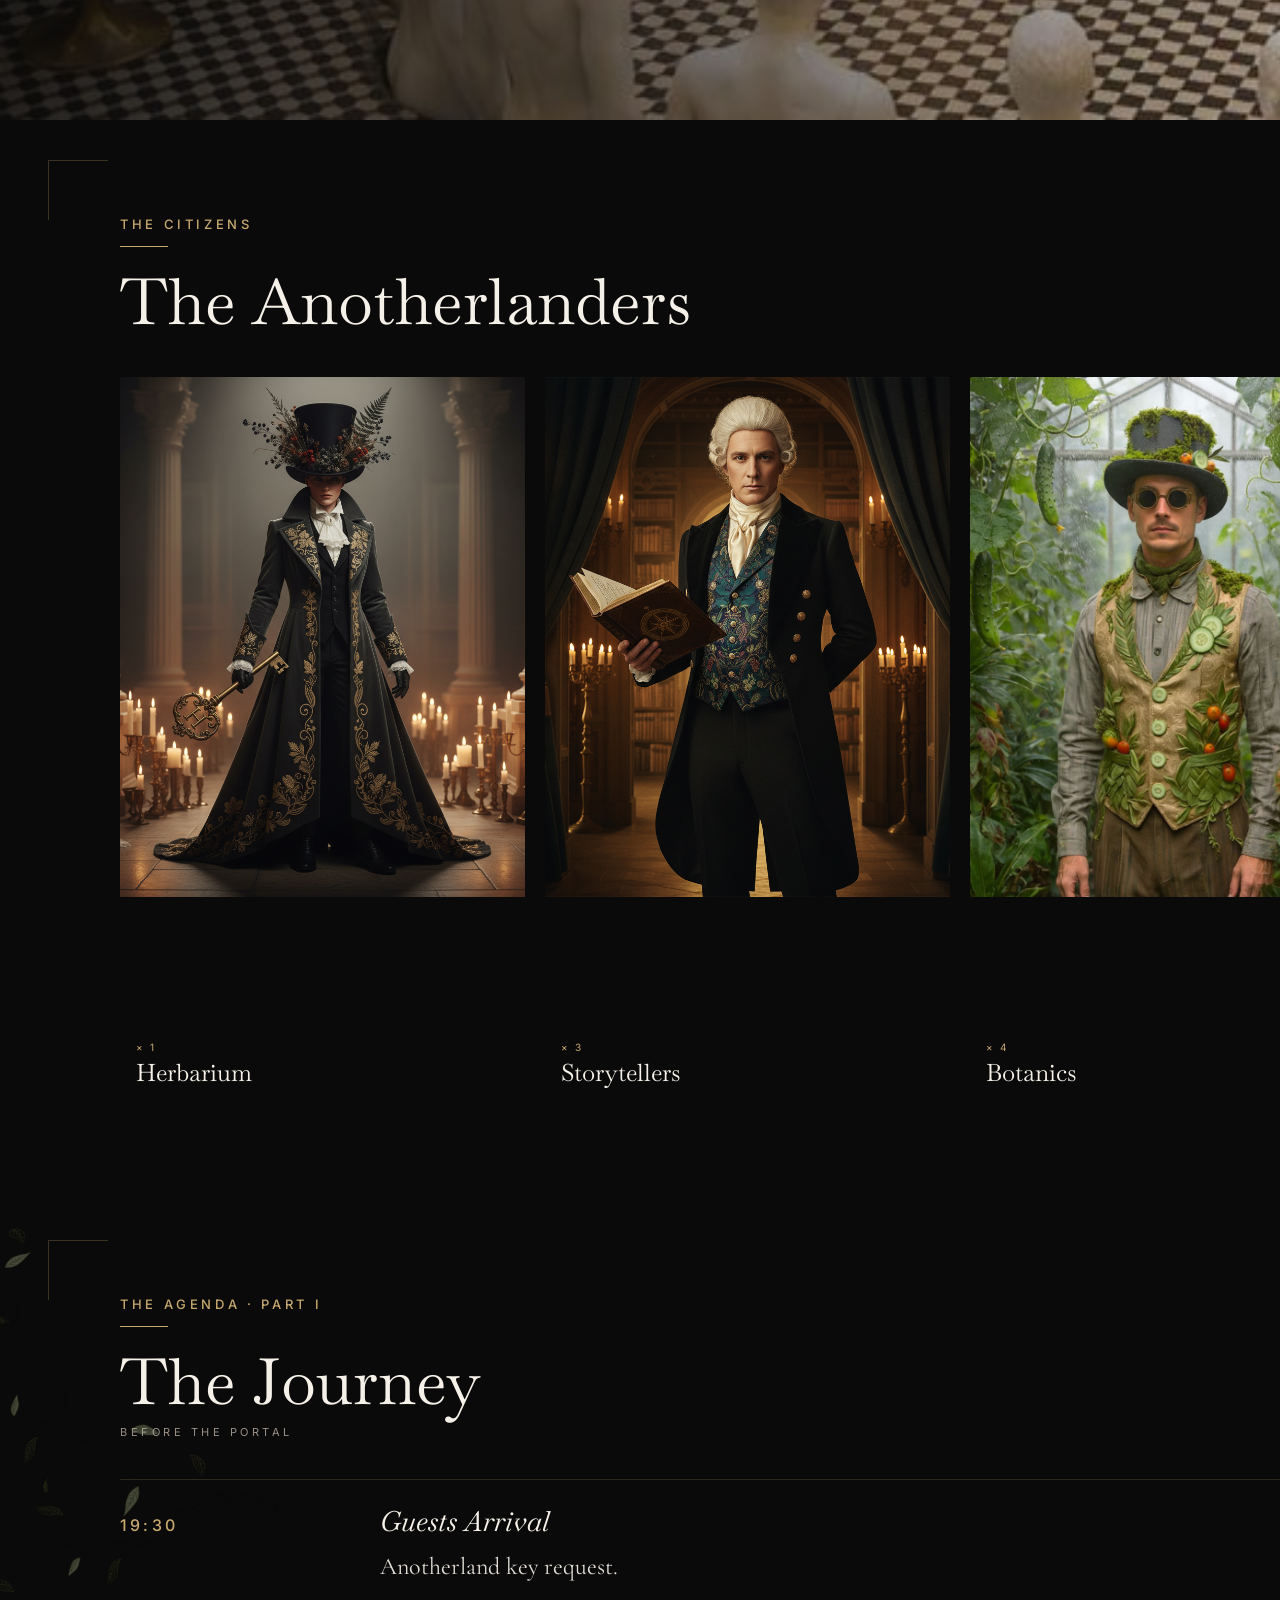
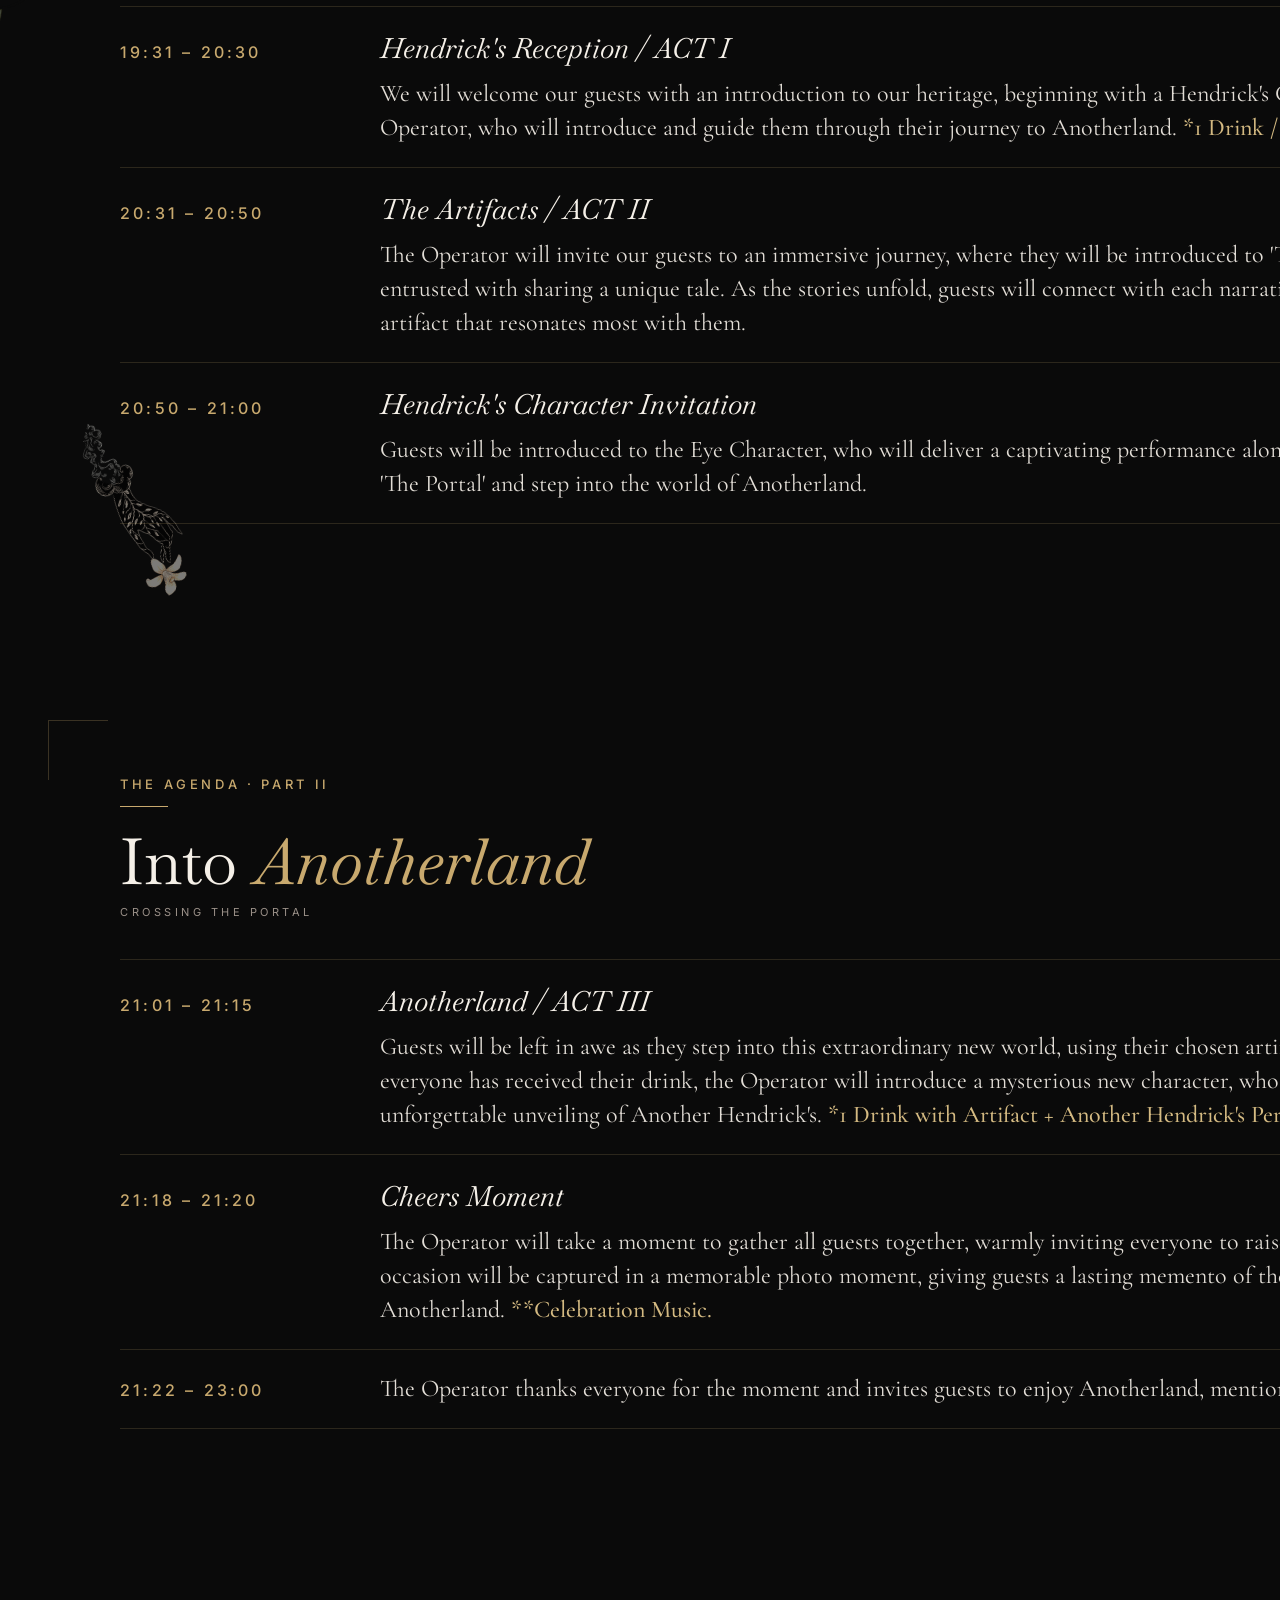
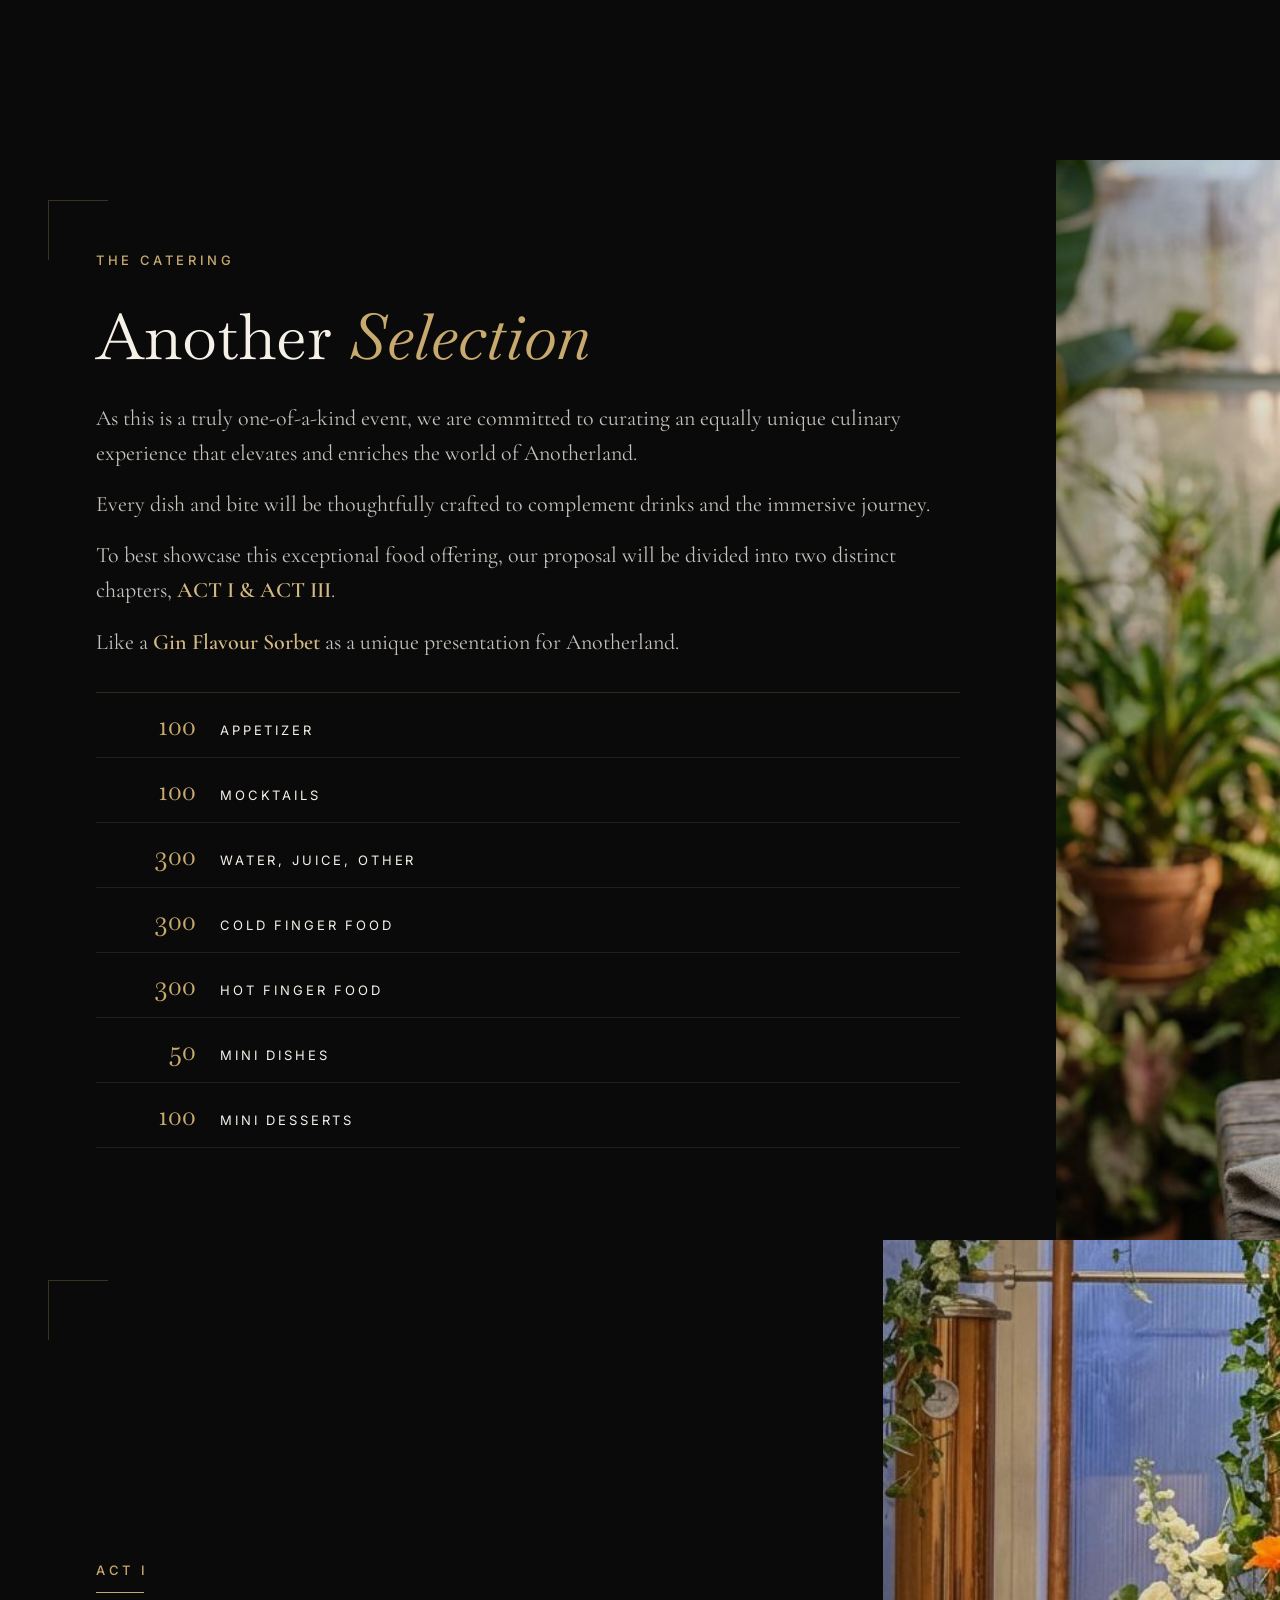
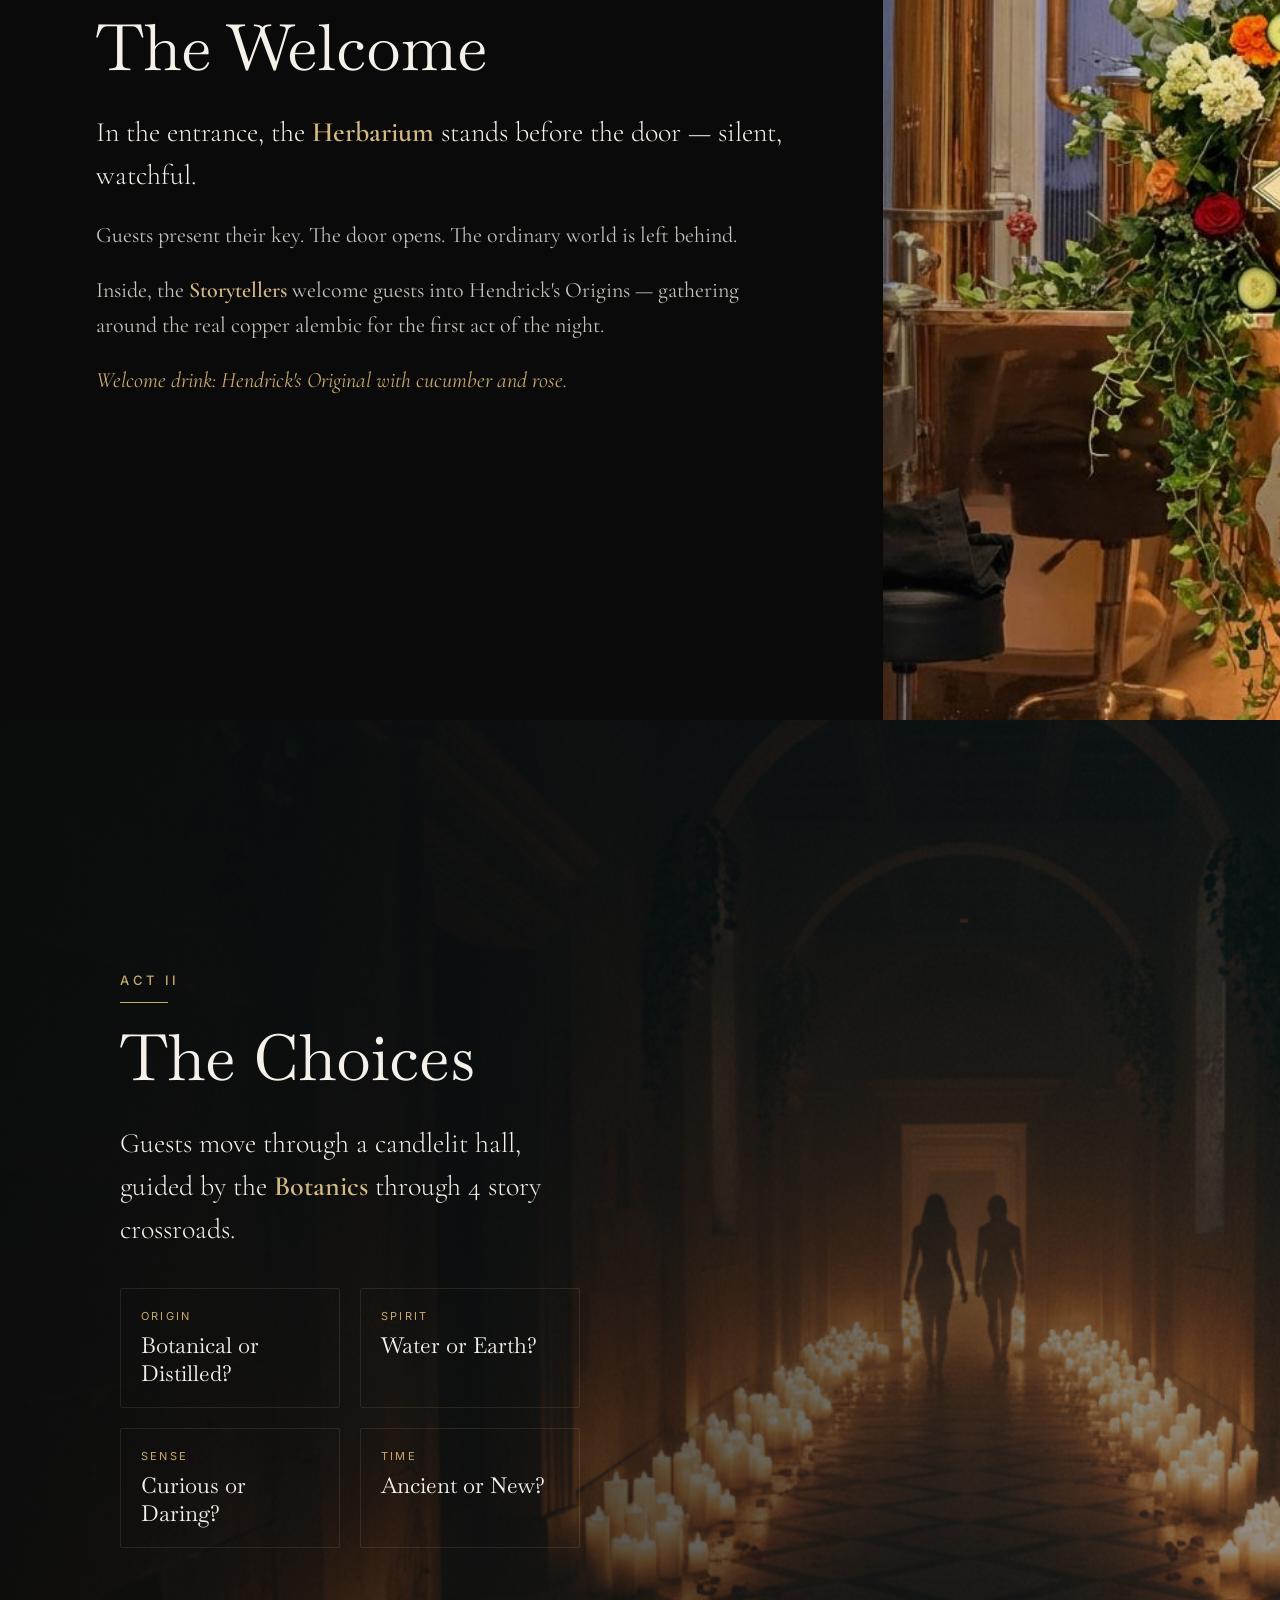
==== commit 573d98c1: "style: enlarge Journey slide typography for readability" ====
--- a/site/print.html
+++ b/site/print.html
@@ -490,7 +490,7 @@
     }
     .journey__time {
       font-family: var(--f-ui);
-      font-size: 14px;
+      font-size: 16px;
       font-weight: 500;
       letter-spacing: 0.2em;
       color: var(--gold);
@@ -498,17 +498,17 @@
     }
     .journey__desc {
       font-family: var(--f-body);
-      font-size: 19px;
-      line-height: 1.45;
-      color: rgba(245, 240, 232, 0.9);
+      font-size: 24px;
+      line-height: 1.42;
+      color: rgba(245, 240, 232, 0.92);
     }
     .journey__desc em {
       color: var(--cream);
       font-style: italic;
       font-family: var(--f-title);
-      font-size: 22px;
+      font-size: 28px;
       display: block;
-      margin-bottom: 6px;
+      margin-bottom: 8px;
     }
     .journey__desc strong {
       color: var(--gold2);
